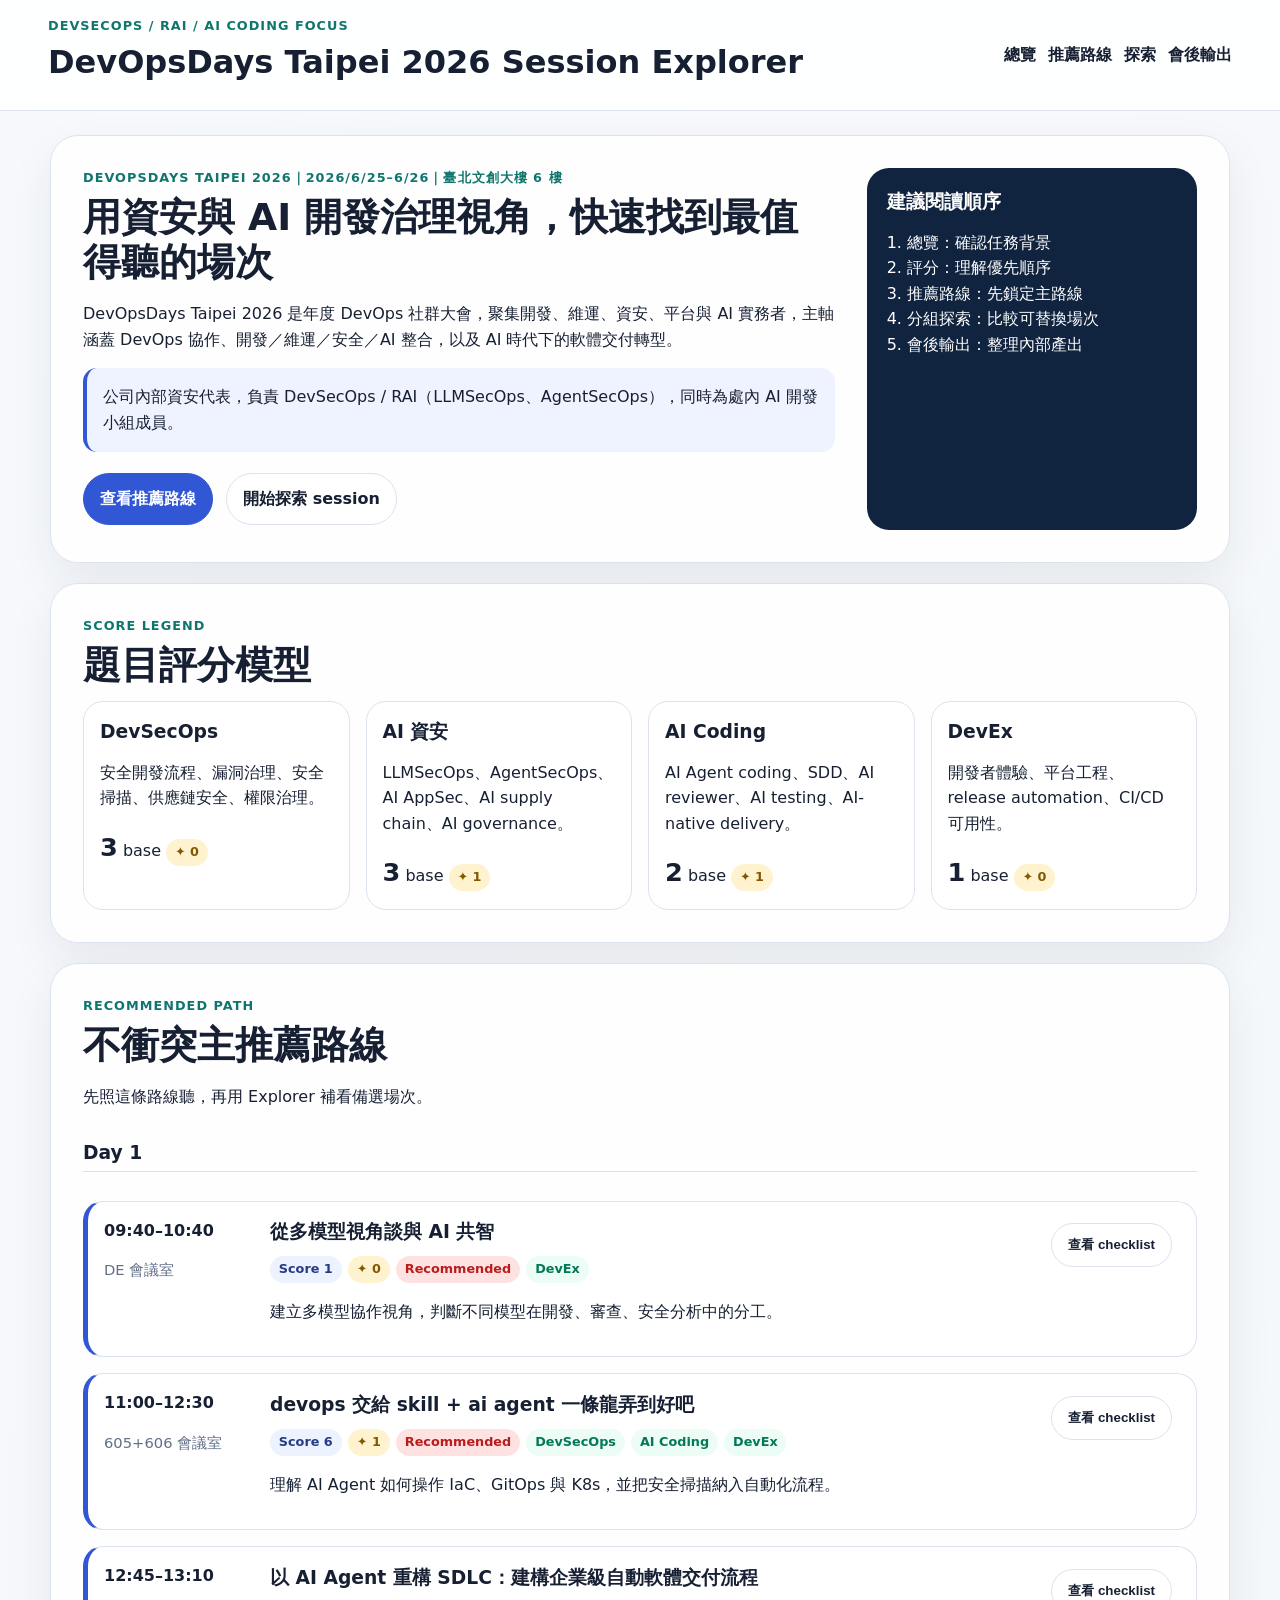
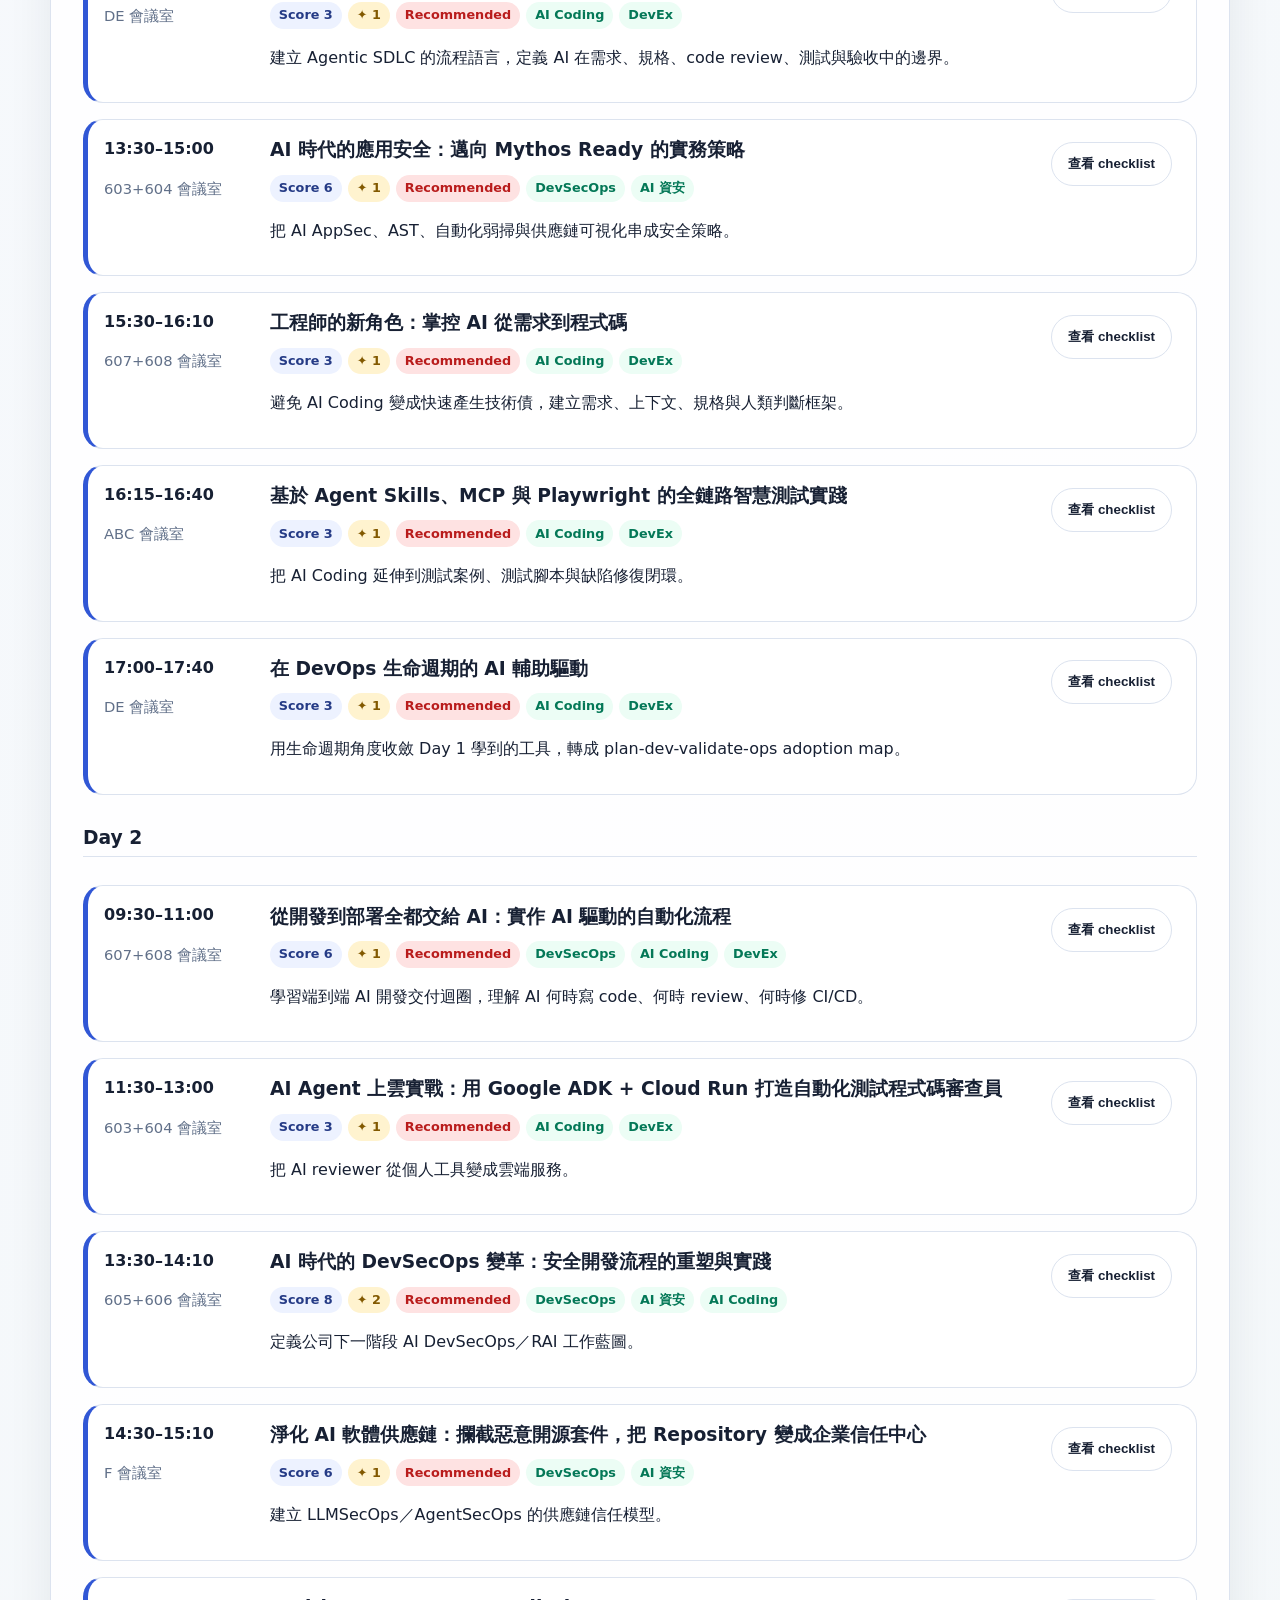
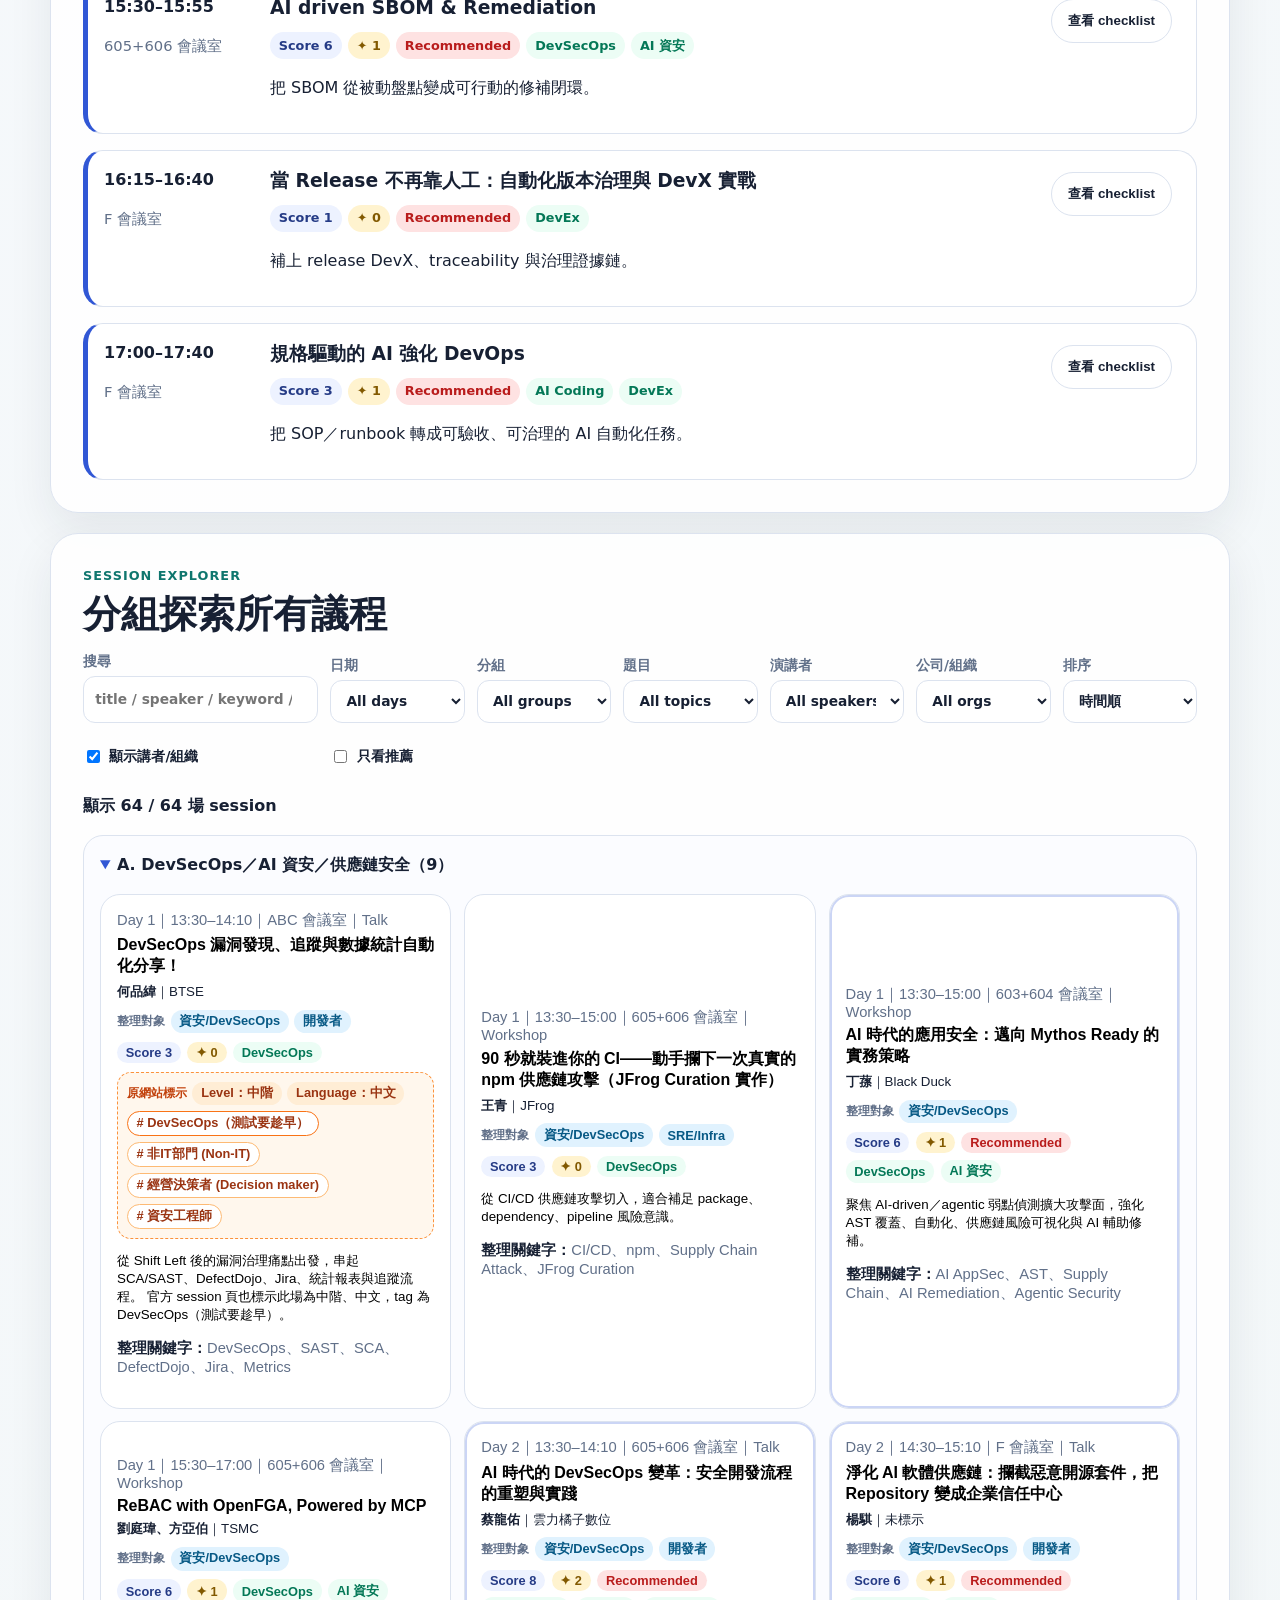
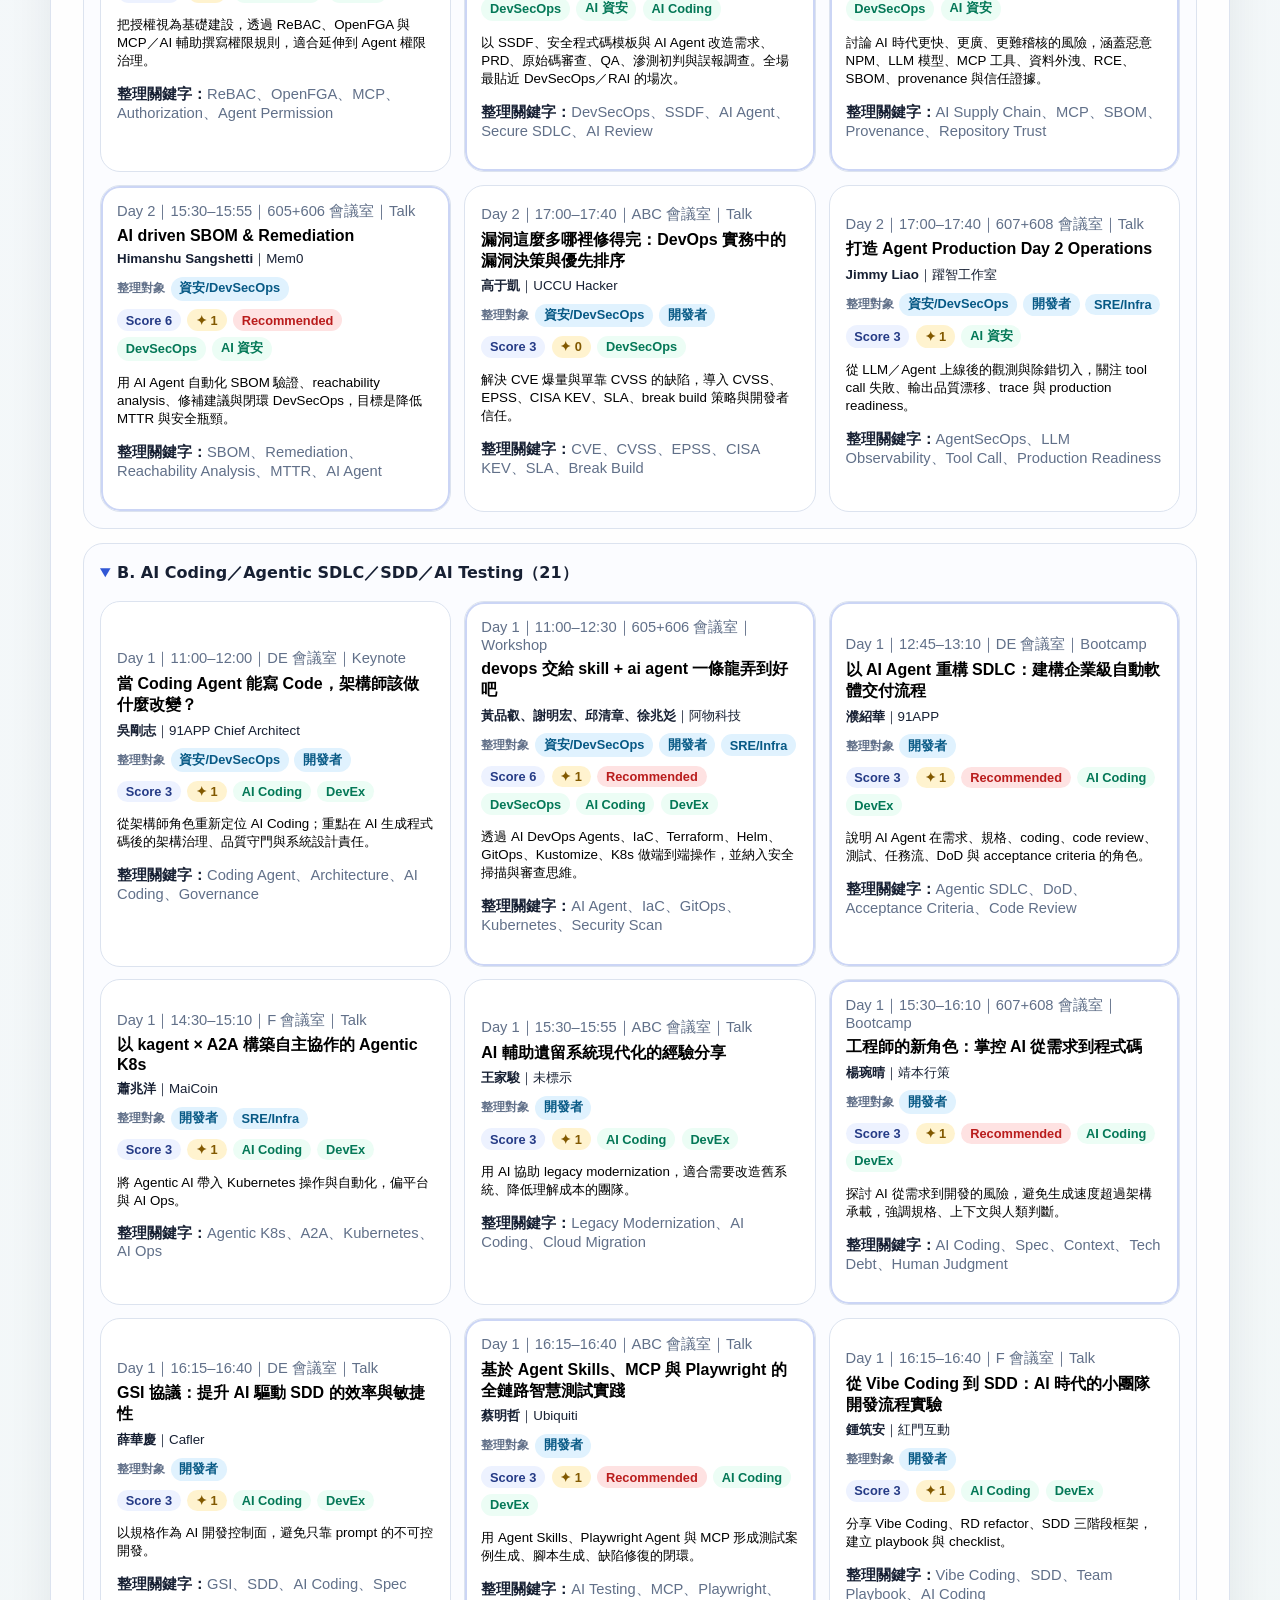
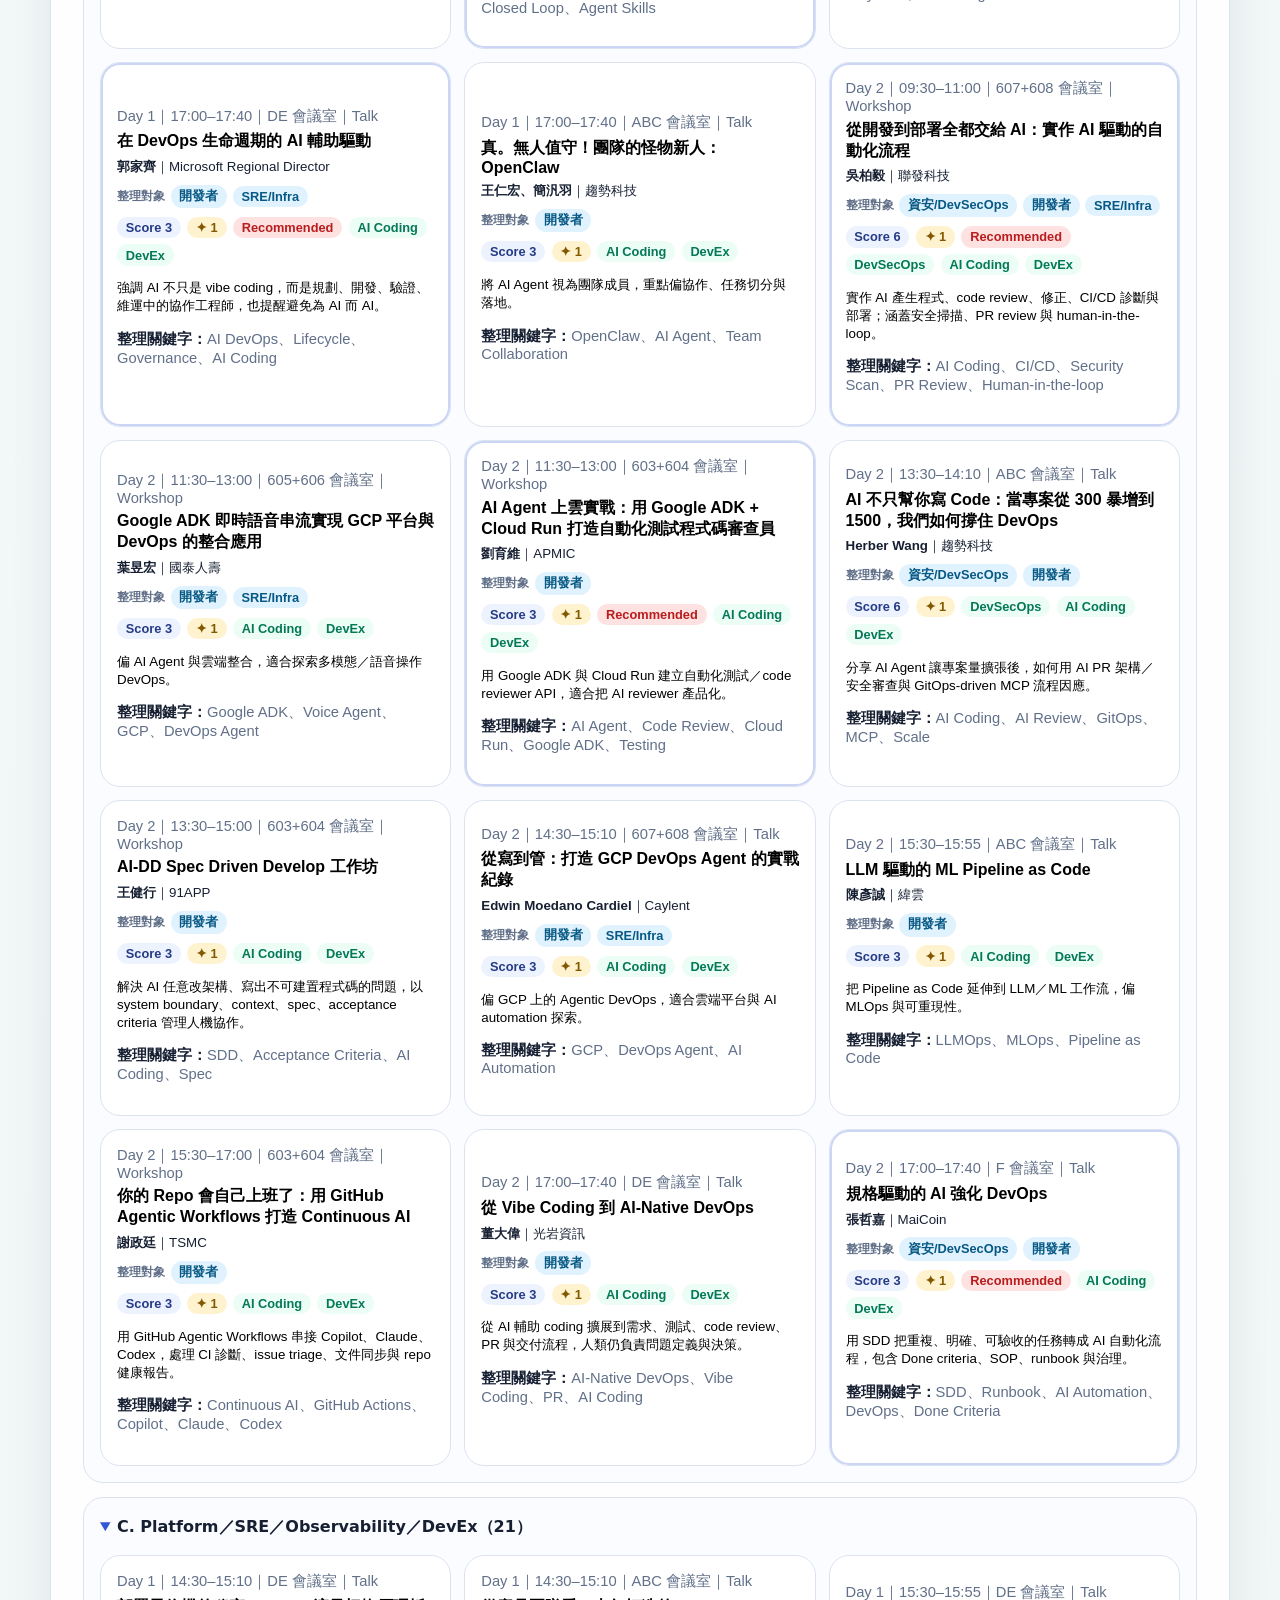
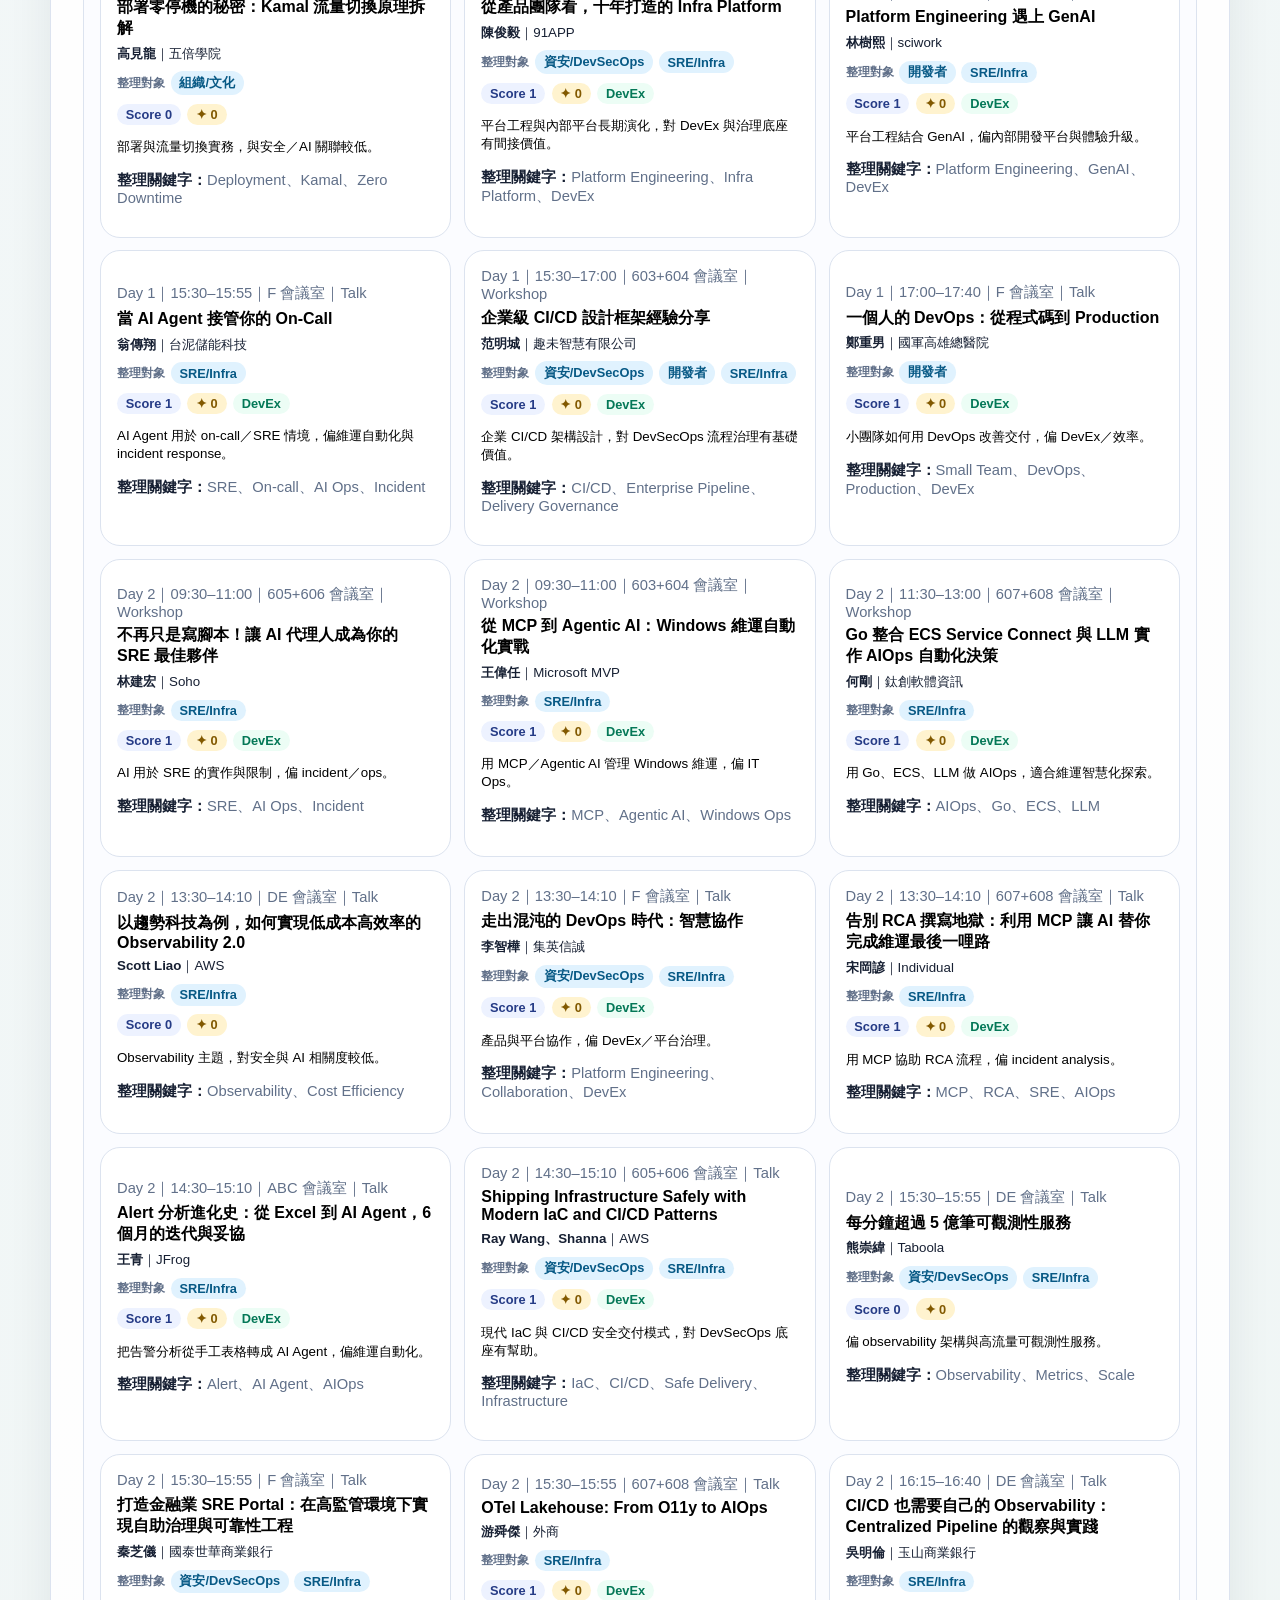
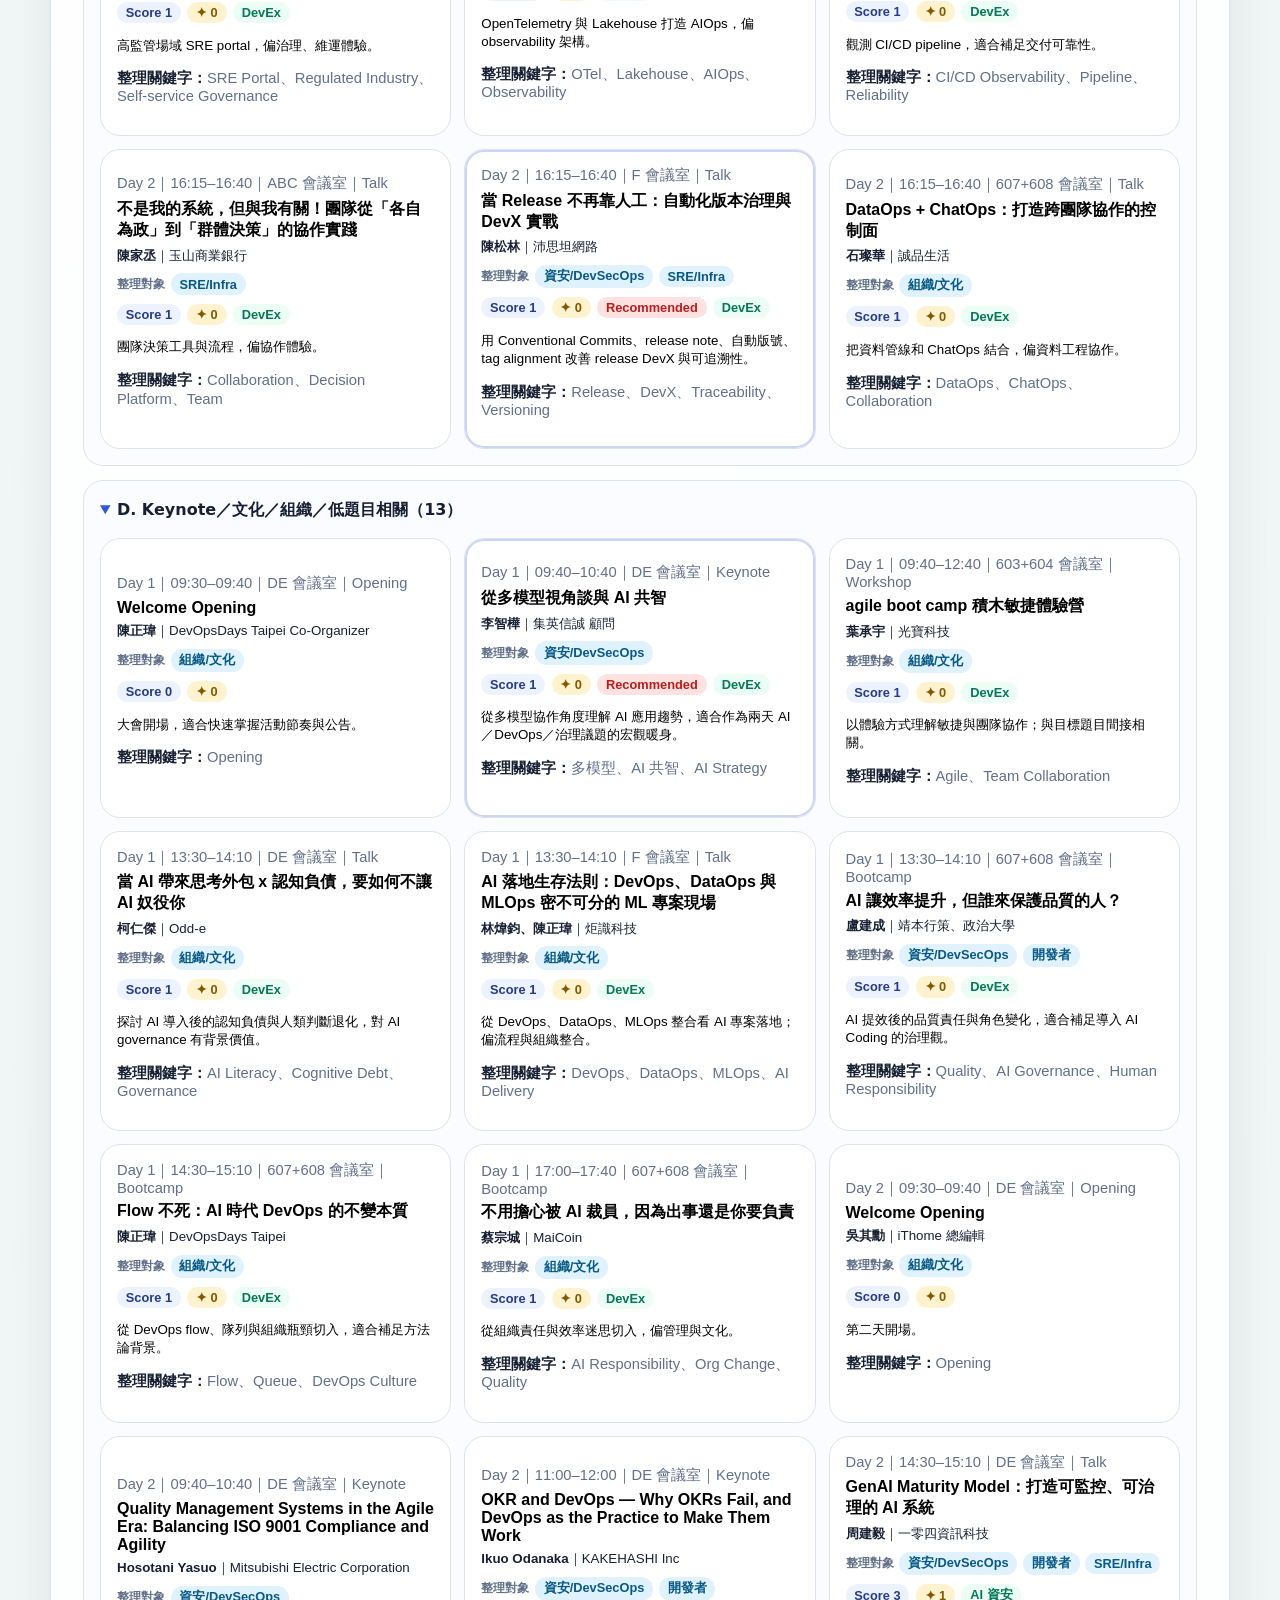
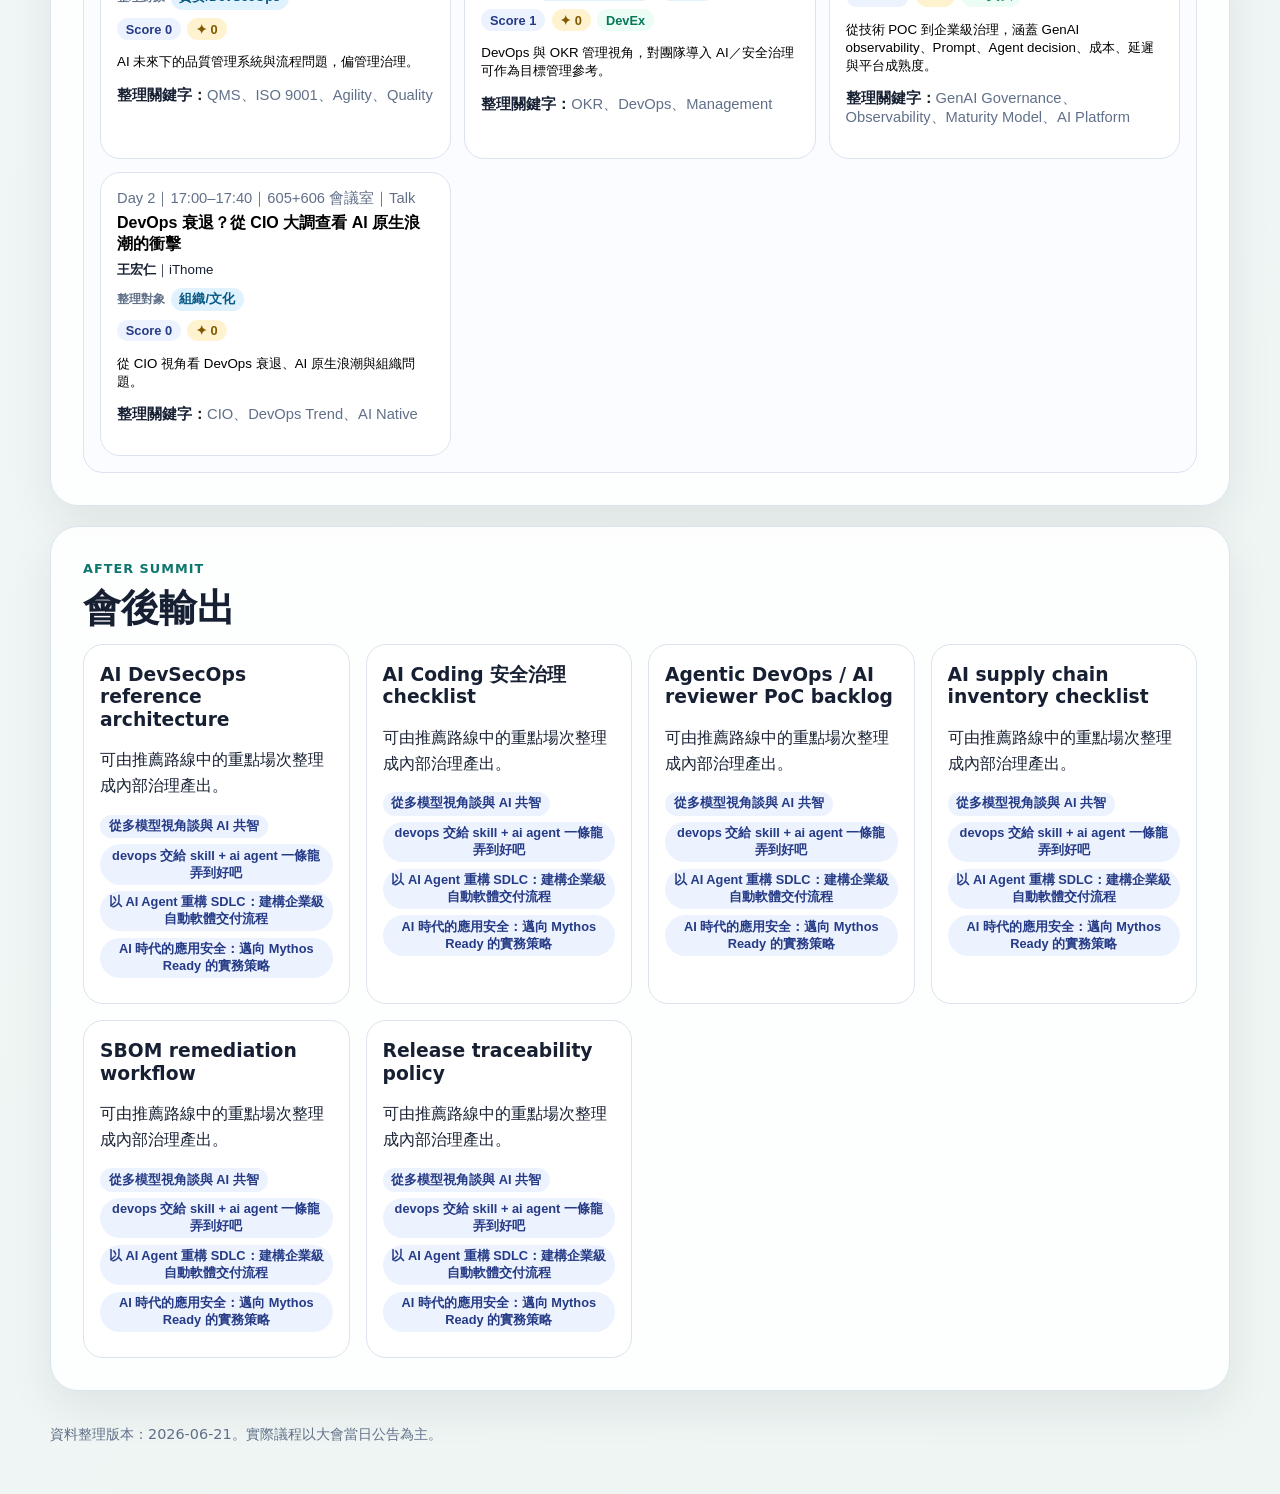
==== web-app/index.html @ 25a5f5fe "Add speaker filters and official session metadata" ====
<!doctype html>
<html lang="zh-Hant">
<head>
  <meta charset="utf-8" />
  <meta name="viewport" content="width=device-width, initial-scale=1" />
  <title>DevOpsDays Taipei 2026 Session Explorer</title>
  <link rel="stylesheet" href="styles.css" />
</head>
<body>
  <header class="site-header">
    <div>
      <p class="eyebrow">DevSecOps / RAI / AI Coding Focus</p>
      <h1>DevOpsDays Taipei 2026 Session Explorer</h1>
    </div>
    <nav aria-label="主要導覽">
      <a href="#overview">總覽</a>
      <a href="#path">推薦路線</a>
      <a href="#explorer">探索</a>
      <a href="#outcomes">會後輸出</a>
    </nav>
  </header>

  <main>
    <section id="overview" class="hero section-card">
      <div>
        <p class="eyebrow" id="summit-dates"></p>
        <h2>用資安與 AI 開發治理視角，快速找到最值得聽的場次</h2>
        <p id="summit-overview"></p>
        <p class="role" id="role-context"></p>
        <div class="hero-actions">
          <a class="button primary" href="#path">查看推薦路線</a>
          <a class="button" href="#explorer">開始探索 session</a>
        </div>
      </div>
      <aside class="reading-order" aria-labelledby="reading-order-title">
        <h3 id="reading-order-title">建議閱讀順序</h3>
        <ol>
          <li>總覽：確認任務背景</li>
          <li>評分：理解優先順序</li>
          <li>推薦路線：先鎖定主路線</li>
          <li>分組探索：比較可替換場次</li>
          <li>會後輸出：整理內部產出</li>
        </ol>
      </aside>
    </section>

    <section id="score" class="section-card">
      <div class="section-heading">
        <p class="eyebrow">Score Legend</p>
        <h2>題目評分模型</h2>
      </div>
      <div id="score-legend" class="score-grid"></div>
    </section>

    <section id="path" class="section-card">
      <div class="section-heading">
        <p class="eyebrow">Recommended Path</p>
        <h2>不衝突主推薦路線</h2>
        <p>先照這條路線聽，再用 Explorer 補看備選場次。</p>
      </div>
      <div id="recommended-path" class="timeline"></div>
    </section>

    <section id="explorer" class="section-card">
      <div class="section-heading">
        <p class="eyebrow">Session Explorer</p>
        <h2>分組探索所有議程</h2>
      </div>
      <form class="filters" id="filters">
        <label>搜尋<input id="search" type="search" placeholder="title / speaker / keyword / summary" /></label>
        <label>日期<select id="day-filter"><option value="all">All days</option></select></label>
        <label>分組<select id="group-filter"><option value="all">All groups</option></select></label>
        <label>題目<select id="topic-filter"><option value="all">All topics</option></select></label>
        <label>演講者<select id="speaker-filter"><option value="all">All speakers</option></select></label>
        <label>公司/組織<select id="company-filter"><option value="all">All orgs</option></select></label>
        <label>排序<select id="sort-filter"><option value="time">時間順</option><option value="score">分數高到低</option><option value="magic">魔力高到低</option></select></label>
        <label class="checkbox"><input id="show-speaker" type="checkbox" checked /> 顯示講者/組織</label>
        <label class="checkbox"><input id="recommended-only" type="checkbox" /> 只看推薦</label>
      </form>
      <p class="result-count" id="result-count"></p>
      <div id="session-groups" class="group-list"></div>
    </section>

    <section id="outcomes" class="section-card">
      <div class="section-heading">
        <p class="eyebrow">After Summit</p>
        <h2>會後輸出</h2>
      </div>
      <div id="outcome-cards" class="outcome-grid"></div>
    </section>
  </main>

  <footer class="site-footer">
    <p>資料整理版本：<span id="last-reviewed"></span>。實際議程以大會當日公告為主。</p>
  </footer>

  <dialog id="session-dialog">
    <article class="dialog-card">
      <button class="close" type="button" value="cancel" aria-label="關閉">×</button>
      <div id="session-detail"></div>
    </article>
  </dialog>

  <script src="data.js"></script>
  <script src="app.js"></script>
</body>
</html>
---- web-app/styles.css ----
:root {
  --bg: #f5f7fb;
  --card: #ffffff;
  --ink: #172033;
  --muted: #617089;
  --brand: #3157d5;
  --brand-2: #0f766e;
  --line: #dce3ef;
  --soft: #eef3ff;
  --magic: #fff3cf;
  --shadow: 0 18px 45px rgba(23, 32, 51, 0.08);
}

* {
  box-sizing: border-box;
}

html {
  scroll-behavior: smooth;
}

body {
  margin: 0;
  background: linear-gradient(135deg, #f7f9fd, #eef5f3);
  color: var(--ink);
  font: 16px/1.6 system-ui, -apple-system, BlinkMacSystemFont, "Segoe UI", "Noto Sans TC", "Microsoft JhengHei", sans-serif;
}

.site-header {
  position: sticky;
  top: 0;
  z-index: 10;
  display: flex;
  justify-content: space-between;
  gap: 1rem;
  align-items: center;
  padding: 1rem clamp(1rem, 4vw, 3rem);
  background: rgba(255, 255, 255, 0.88);
  backdrop-filter: blur(14px);
  border-bottom: 1px solid var(--line);
}

h1,
h2,
h3 {
  line-height: 1.2;
  margin: 0.2rem 0 0.8rem;
}

h1 {
  font-size: clamp(1.25rem, 2.5vw, 2rem);
}

h2 {
  font-size: clamp(1.5rem, 3vw, 2.35rem);
}

a {
  color: var(--brand);
  text-decoration: none;
}

nav {
  display: flex;
  gap: 0.75rem;
  flex-wrap: wrap;
}

nav a {
  color: var(--ink);
  font-weight: 700;
}

main {
  width: min(1180px, calc(100% - 2rem));
  margin: 1.5rem auto 4rem;
}

.section-card {
  margin-bottom: 1.25rem;
  padding: clamp(1rem, 3vw, 2rem);
  border: 1px solid var(--line);
  border-radius: 28px;
  background: rgba(255, 255, 255, 0.9);
  box-shadow: var(--shadow);
}

.hero {
  display: grid;
  grid-template-columns: minmax(0, 1fr) 330px;
  gap: 2rem;
}

.eyebrow {
  margin: 0 0 0.4rem;
  color: var(--brand-2);
  font-size: 0.8rem;
  font-weight: 800;
  letter-spacing: 0.08em;
  text-transform: uppercase;
}

.role {
  padding: 1rem;
  border-left: 4px solid var(--brand);
  border-radius: 14px;
  background: var(--soft);
}

.button {
  display: inline-flex;
  align-items: center;
  justify-content: center;
  margin: 0.35rem 0.5rem 0.35rem 0;
  padding: 0.75rem 1rem;
  border: 1px solid var(--line);
  border-radius: 999px;
  background: #ffffff;
  color: var(--ink);
  font-weight: 800;
  cursor: pointer;
}

.button.primary {
  border-color: var(--brand);
  background: var(--brand);
  color: #ffffff;
}

.reading-order {
  padding: 1.25rem;
  border-radius: 22px;
  background: #10233f;
  color: #ffffff;
}

.reading-order h3 {
  color: #ffffff;
}

.reading-order ol {
  padding-left: 1.25rem;
}

.score-grid,
.outcome-grid {
  display: grid;
  grid-template-columns: repeat(4, minmax(0, 1fr));
  gap: 1rem;
}

.score-card,
.outcome-card,
.session-card,
.path-card {
  padding: 1rem;
  border: 1px solid var(--line);
  border-radius: 20px;
  background: var(--card);
}

.score-values strong {
  font-size: 1.6rem;
}

.badges {
  display: flex;
  gap: 0.4rem;
  flex-wrap: wrap;
  margin: 0.55rem 0;
}

.badge {
  display: inline-flex;
  align-items: center;
  border: 0;
  border-radius: 999px;
  padding: 0.2rem 0.55rem;
  background: #edf2ff;
  color: #253b86;
  font-size: 0.8rem;
  font-weight: 800;
}

.badge.magic {
  background: var(--magic);
  color: #825900;
}

.badge.topic {
  background: #ecfdf5;
  color: #047857;
}

.badge.recommended {
  background: #fee2e2;
  color: #b91c1c;
}

.link-badge {
  cursor: pointer;
}

.timeline {
  display: grid;
  gap: 1rem;
}

.day-title {
  margin-top: 1rem;
  padding-bottom: 0.4rem;
  border-bottom: 1px solid var(--line);
}

.path-card {
  display: grid;
  grid-template-columns: 150px minmax(0, 1fr) auto;
  gap: 1rem;
  align-items: start;
  border-left: 5px solid var(--brand);
}

.meta,
.keywords,
.source-note {
  color: var(--muted);
  font-size: 0.92rem;
}

.filters {
  display: grid;
  grid-template-columns: 2fr repeat(4, 1fr) auto;
  gap: 0.75rem;
  align-items: end;
}

.filters label {
  display: grid;
  gap: 0.25rem;
  color: var(--muted);
  font-size: 0.86rem;
  font-weight: 800;
}

.filters input,
.filters select {
  width: 100%;
  padding: 0.7rem;
  border: 1px solid var(--line);
  border-radius: 12px;
  background: #ffffff;
  color: var(--ink);
  font: inherit;
}

.filters .checkbox {
  display: flex;
  align-items: center;
  gap: 0.4rem;
  padding: 0.65rem 0;
  color: var(--ink);
}

.filters .checkbox input {
  width: auto;
}

.result-count {
  font-weight: 800;
}

.group-list {
  display: grid;
  gap: 0.85rem;
}

details {
  overflow: hidden;
  border: 1px solid var(--line);
  border-radius: 20px;
  background: #fbfcff;
}

summary {
  padding: 1rem;
  cursor: pointer;
  font-weight: 900;
}

summary::marker {
  color: var(--brand);
}

.cards {
  display: grid;
  grid-template-columns: repeat(3, minmax(0, 1fr));
  gap: 0.8rem;
  padding: 0 1rem 1rem;
}

.session-card {
  width: 100%;
  text-align: left;
  cursor: pointer;
  transition: 0.18s transform, 0.18s border-color;
}

.session-card:hover,
.session-card:focus-visible {
  transform: translateY(-2px);
  border-color: var(--brand);
  outline: none;
}

.session-card.is-recommended {
  box-shadow: inset 0 0 0 2px rgba(49, 87, 213, 0.25);
}

.session-card h4 {
  margin: 0.35rem 0;
  font-size: 1rem;
}

dialog {
  width: min(860px, 100%);
  padding: 1rem;
  border: 0;
  background: transparent;
}

dialog::backdrop {
  background: rgba(15, 23, 42, 0.55);
}

.dialog-card {
  position: relative;
  overflow: auto;
  max-height: 85vh;
  padding: 1.25rem;
  border-radius: 24px;
  background: #ffffff;
  box-shadow: var(--shadow);
}

.close {
  position: absolute;
  top: 1rem;
  right: 1rem;
  width: 2.3rem;
  height: 2.3rem;
  border: 0;
  border-radius: 50%;
  background: #eef2f7;
  font-size: 1.5rem;
  cursor: pointer;
}

.checklist {
  display: grid;
  gap: 0.5rem;
  padding: 0;
}

.checklist li {
  list-style: none;
  padding: 0.65rem;
  border: 1px solid var(--line);
  border-radius: 14px;
}

.checklist label {
  display: flex;
  gap: 0.5rem;
}

@media (max-width: 900px) {
  .site-header,
  .hero {
    display: block;
  }

  .site-header nav {
    margin-top: 0.75rem;
  }

  .score-grid,
  .outcome-grid,
  .cards {
    grid-template-columns: 1fr;
  }

  .path-card,
  .filters {
    grid-template-columns: 1fr;
  }
}

.site-footer {
  width: min(1180px, calc(100% - 2rem));
  margin: -2rem auto 3rem;
  color: var(--muted);
  font-size: 0.9rem;
}

.speaker-line {
  margin: 0.25rem 0;
  color: var(--ink);
}

.badge-row-labelled,
.official-meta {
  align-items: center;
  gap: 0.35rem;
}

.badge-label {
  color: var(--muted);
  font-size: 0.76rem;
  font-weight: 900;
}

.badge-label.official {
  color: #c2410c;
}

.badge.persona {
  background: #e0f2fe;
  color: #075985;
}

.official-meta {
  display: flex;
  flex-wrap: wrap;
  margin: 0.55rem 0;
  padding: 0.55rem;
  border: 1px dashed #fb923c;
  border-radius: 14px;
  background: #fff7ed;
}

.badge.official-fact {
  background: #ffedd5;
  color: #9a3412;
}

.badge.official-tag {
  border: 1px solid #f97316;
  background: #ffffff;
  color: #9a3412;
}

.badge.official-audience {
  border: 1px solid #fdba74;
  background: #ffffff;
  color: #9a3412;
}

.keywords span {
  color: var(--ink);
  font-weight: 800;
}

@media (min-width: 901px) {
  .filters {
    grid-template-columns: minmax(220px, 1.4fr) repeat(6, minmax(120px, 0.8fr));
  }
}
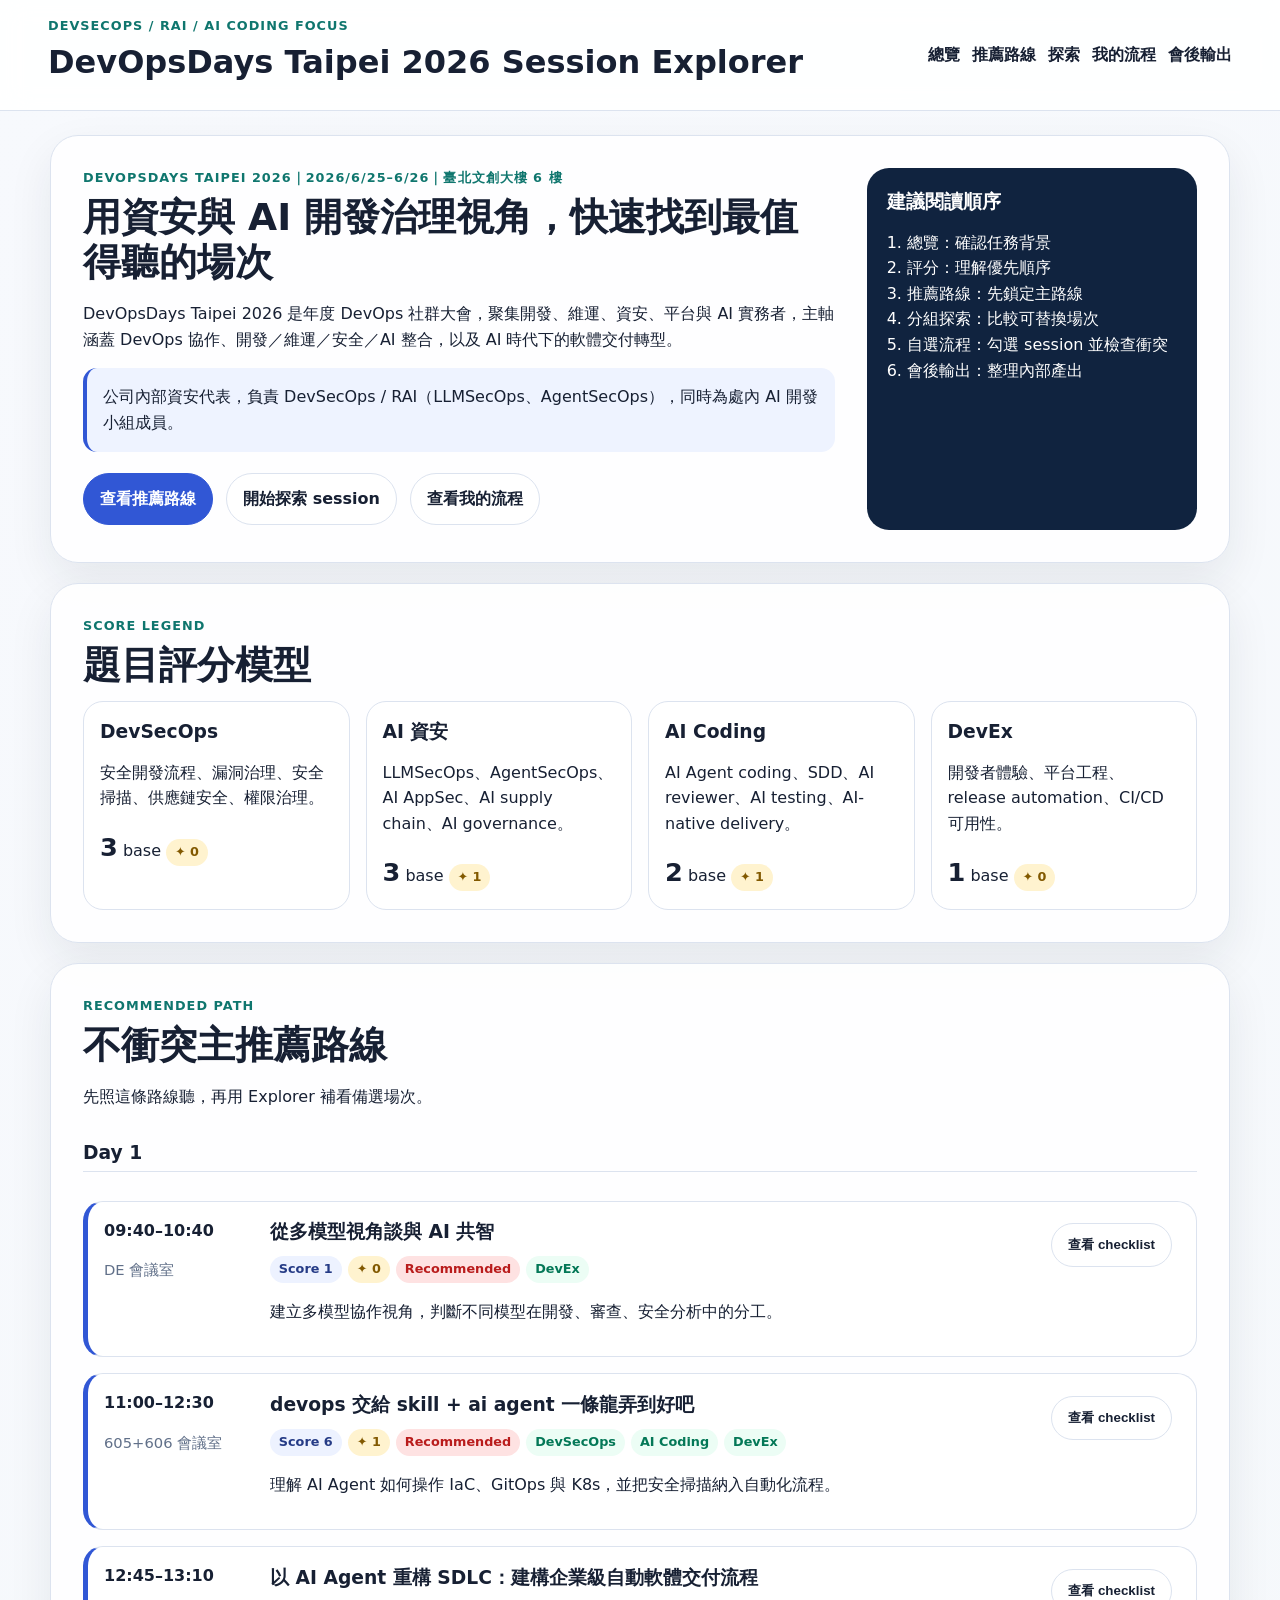
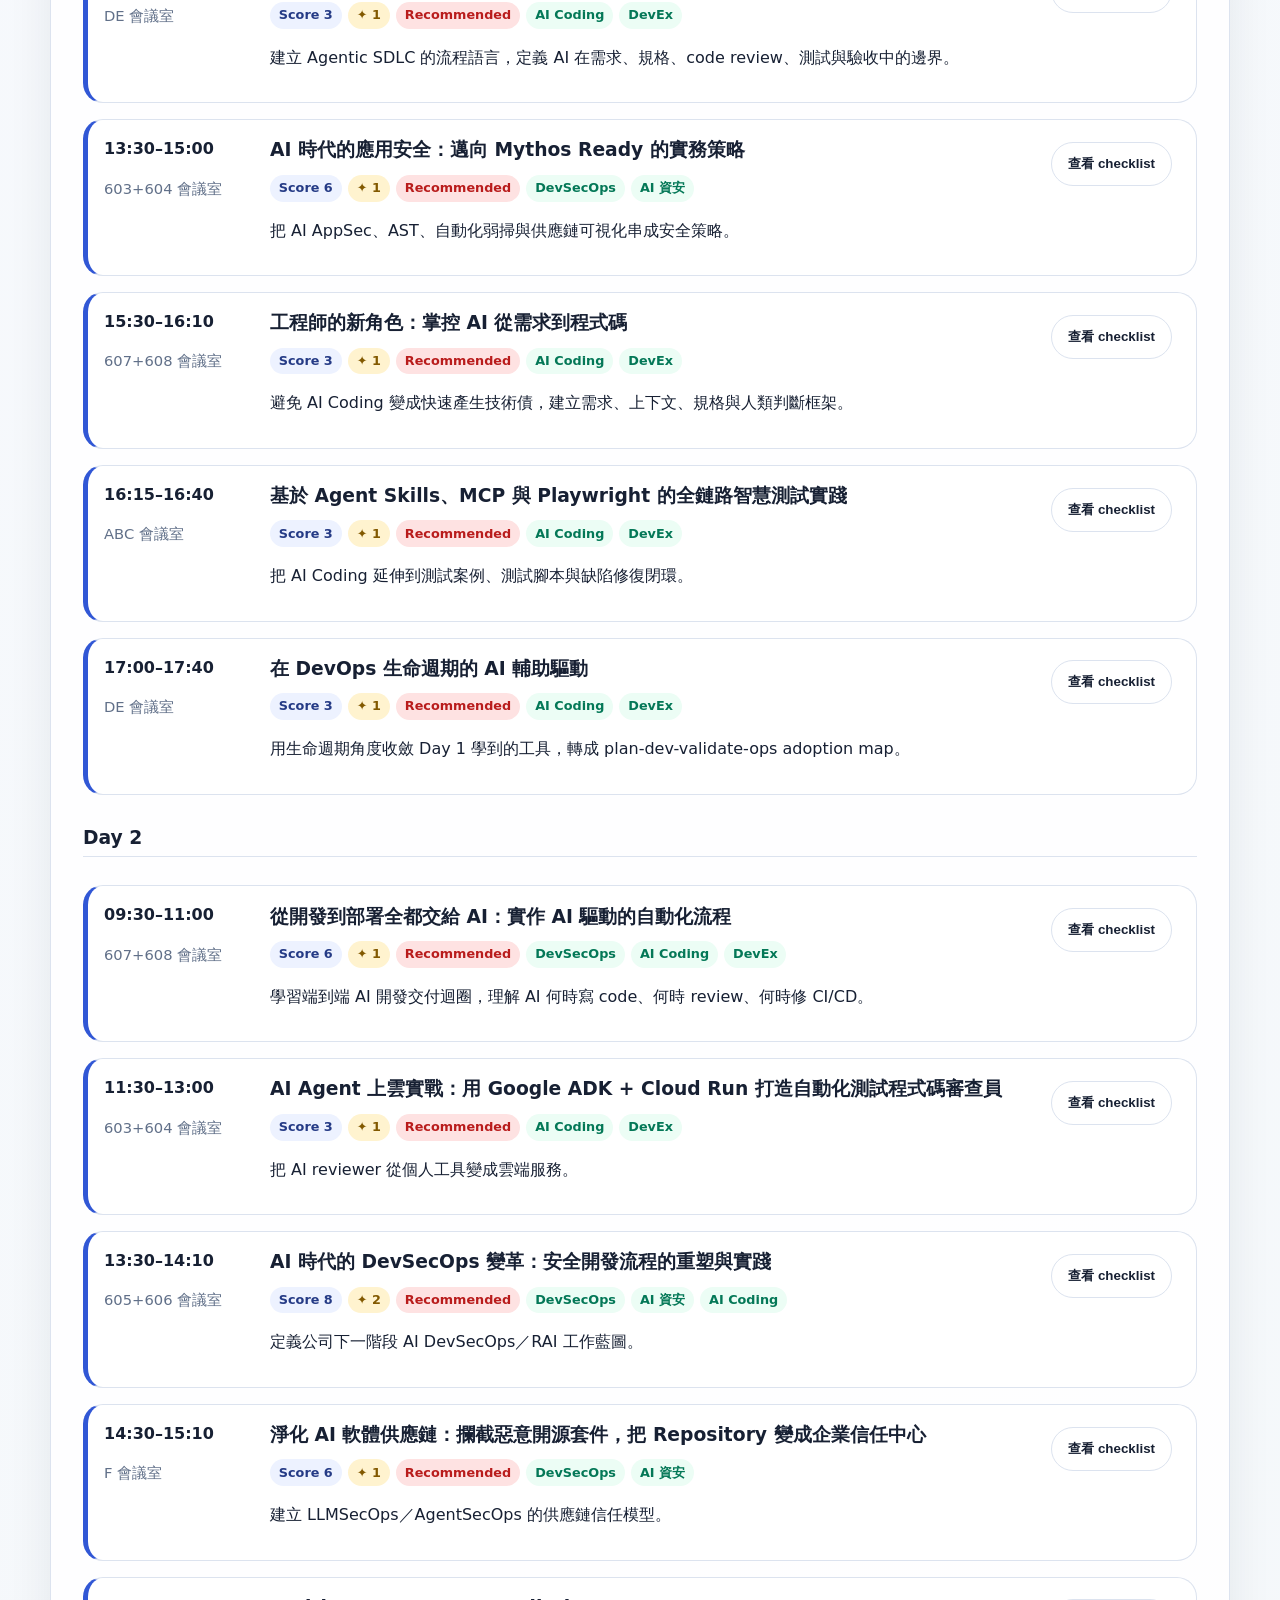
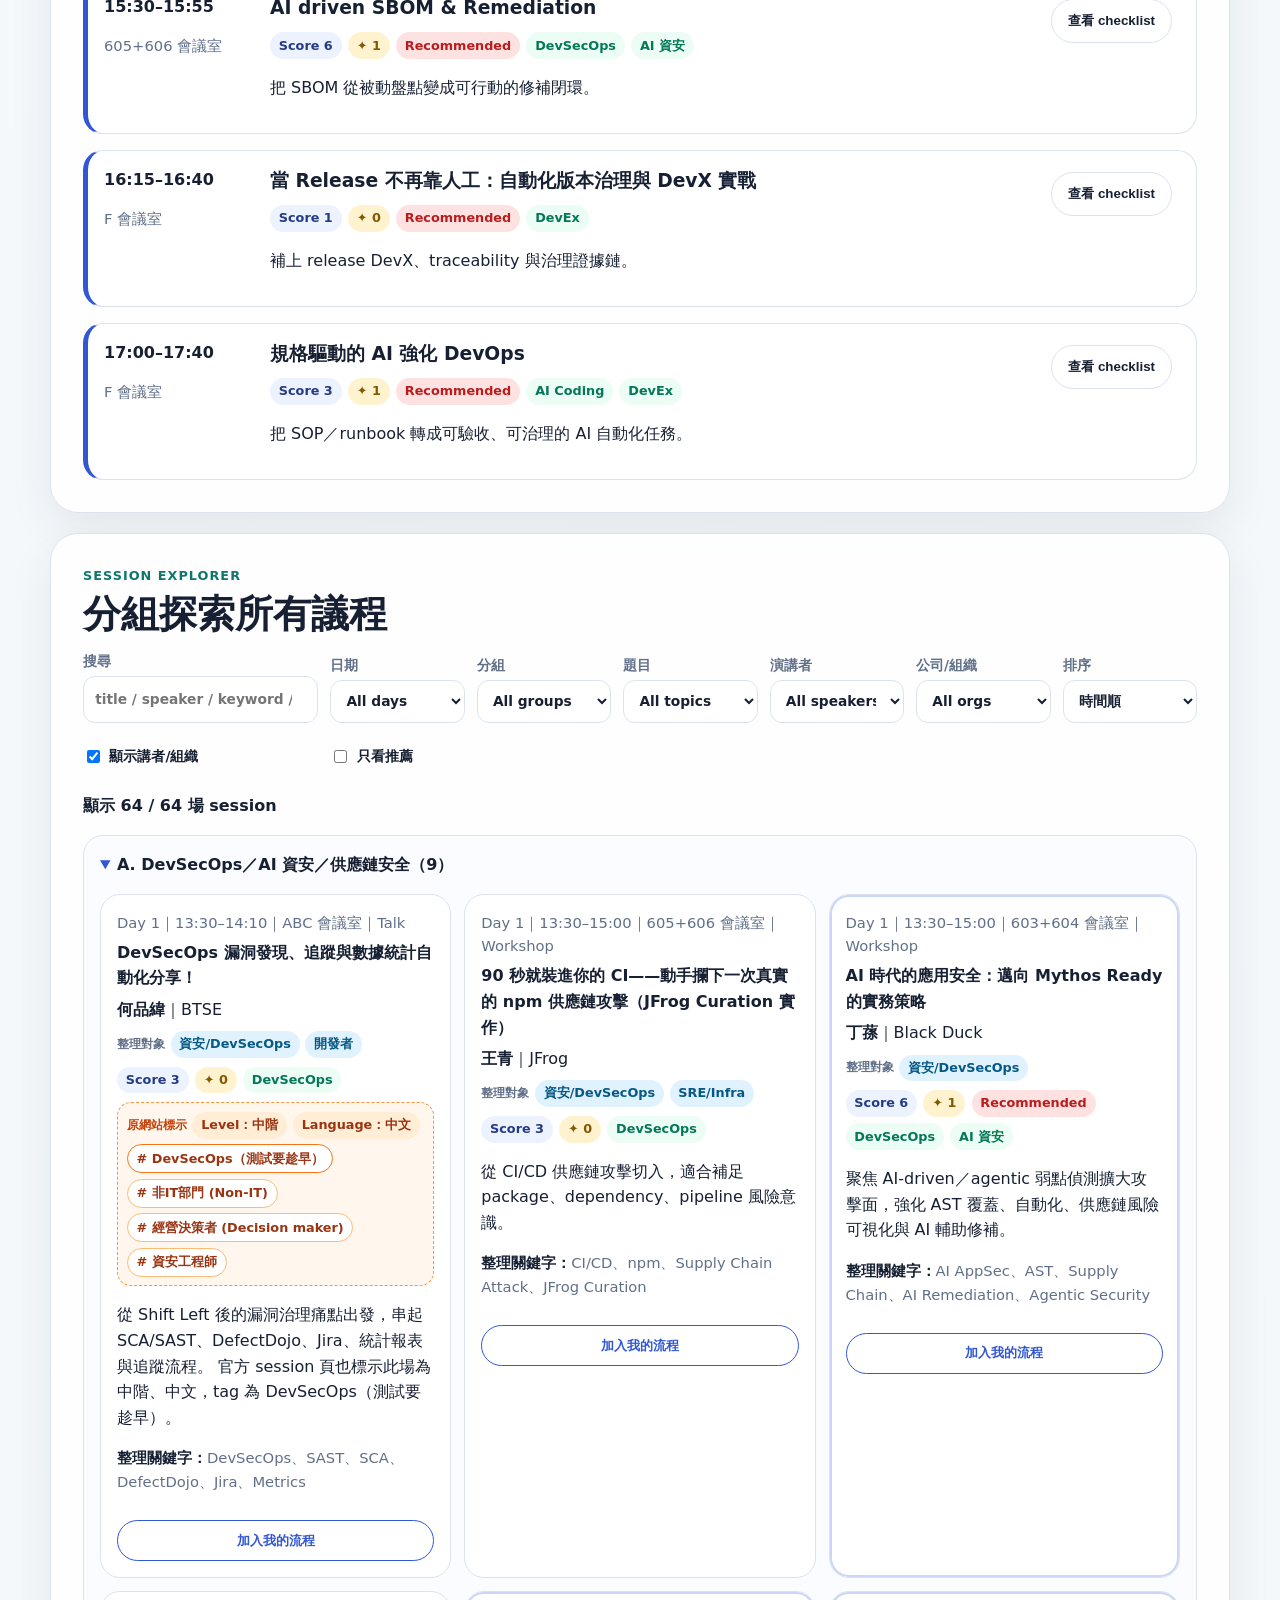
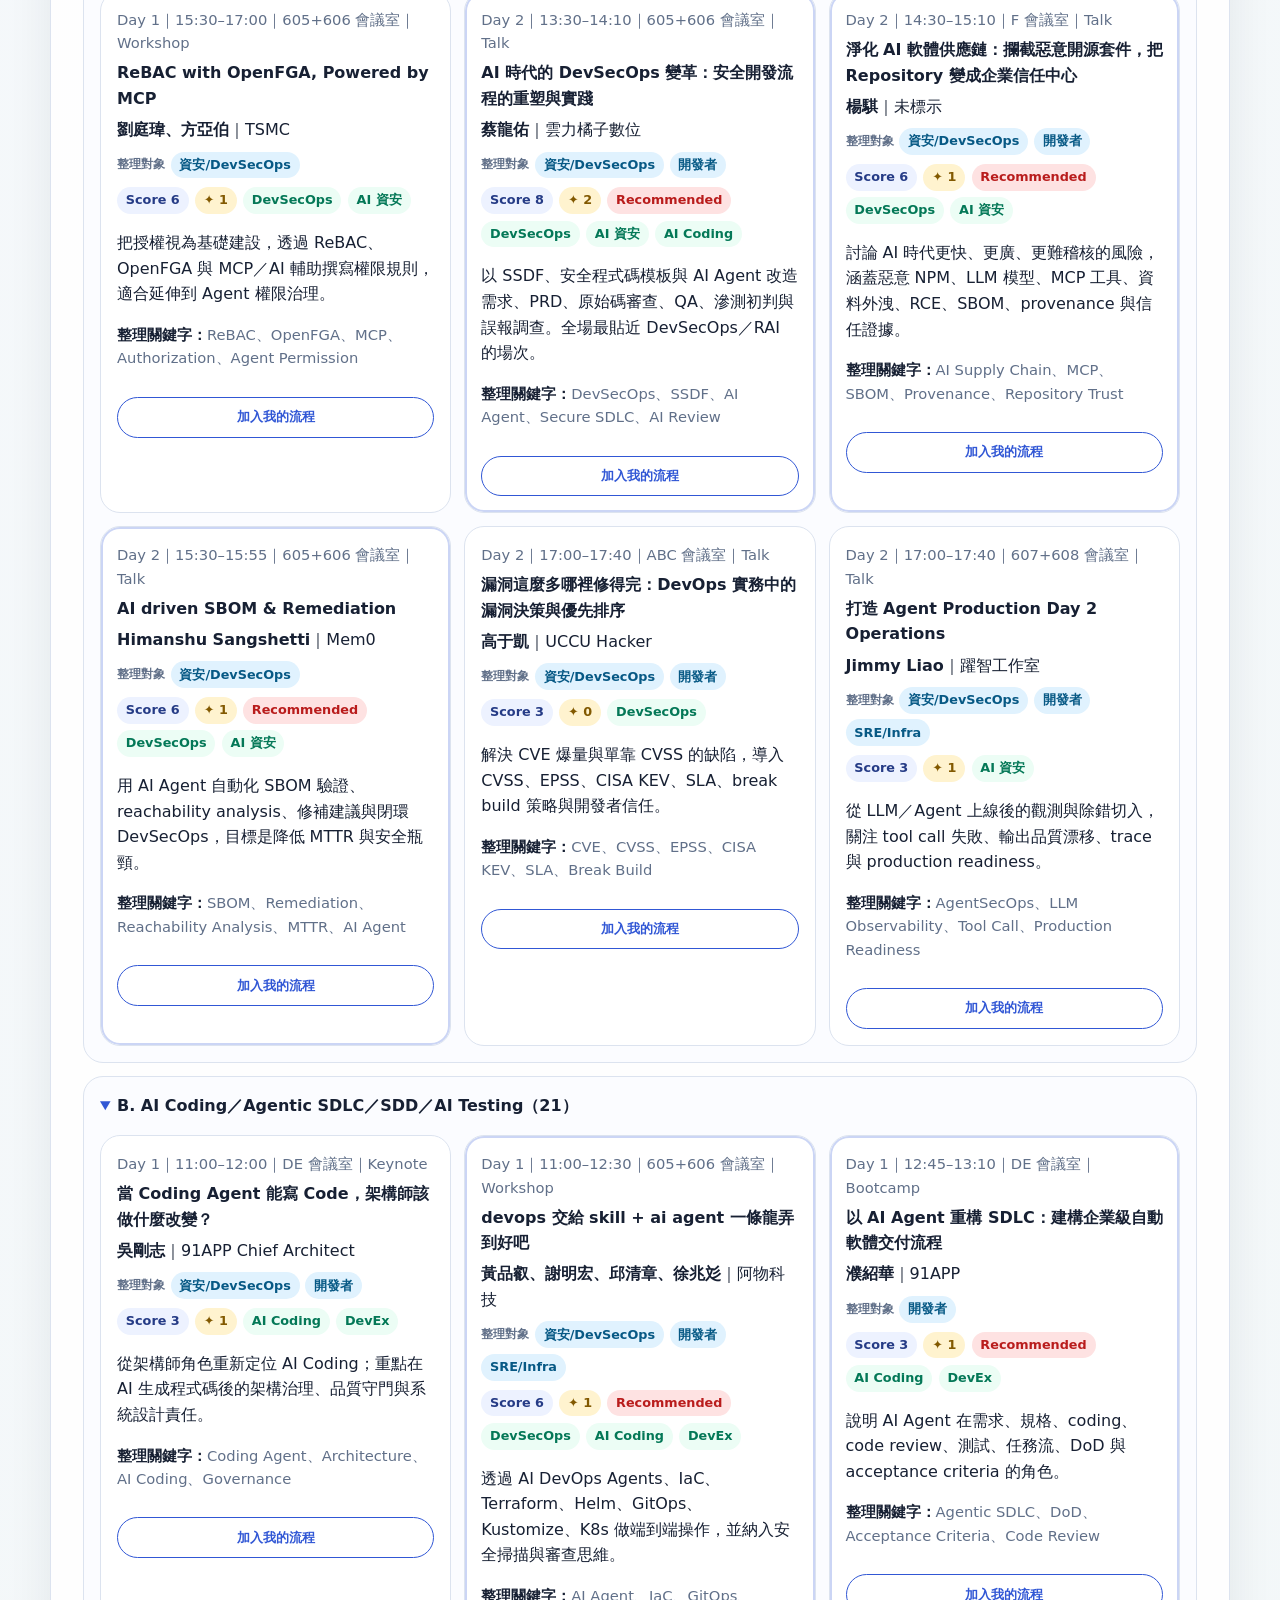
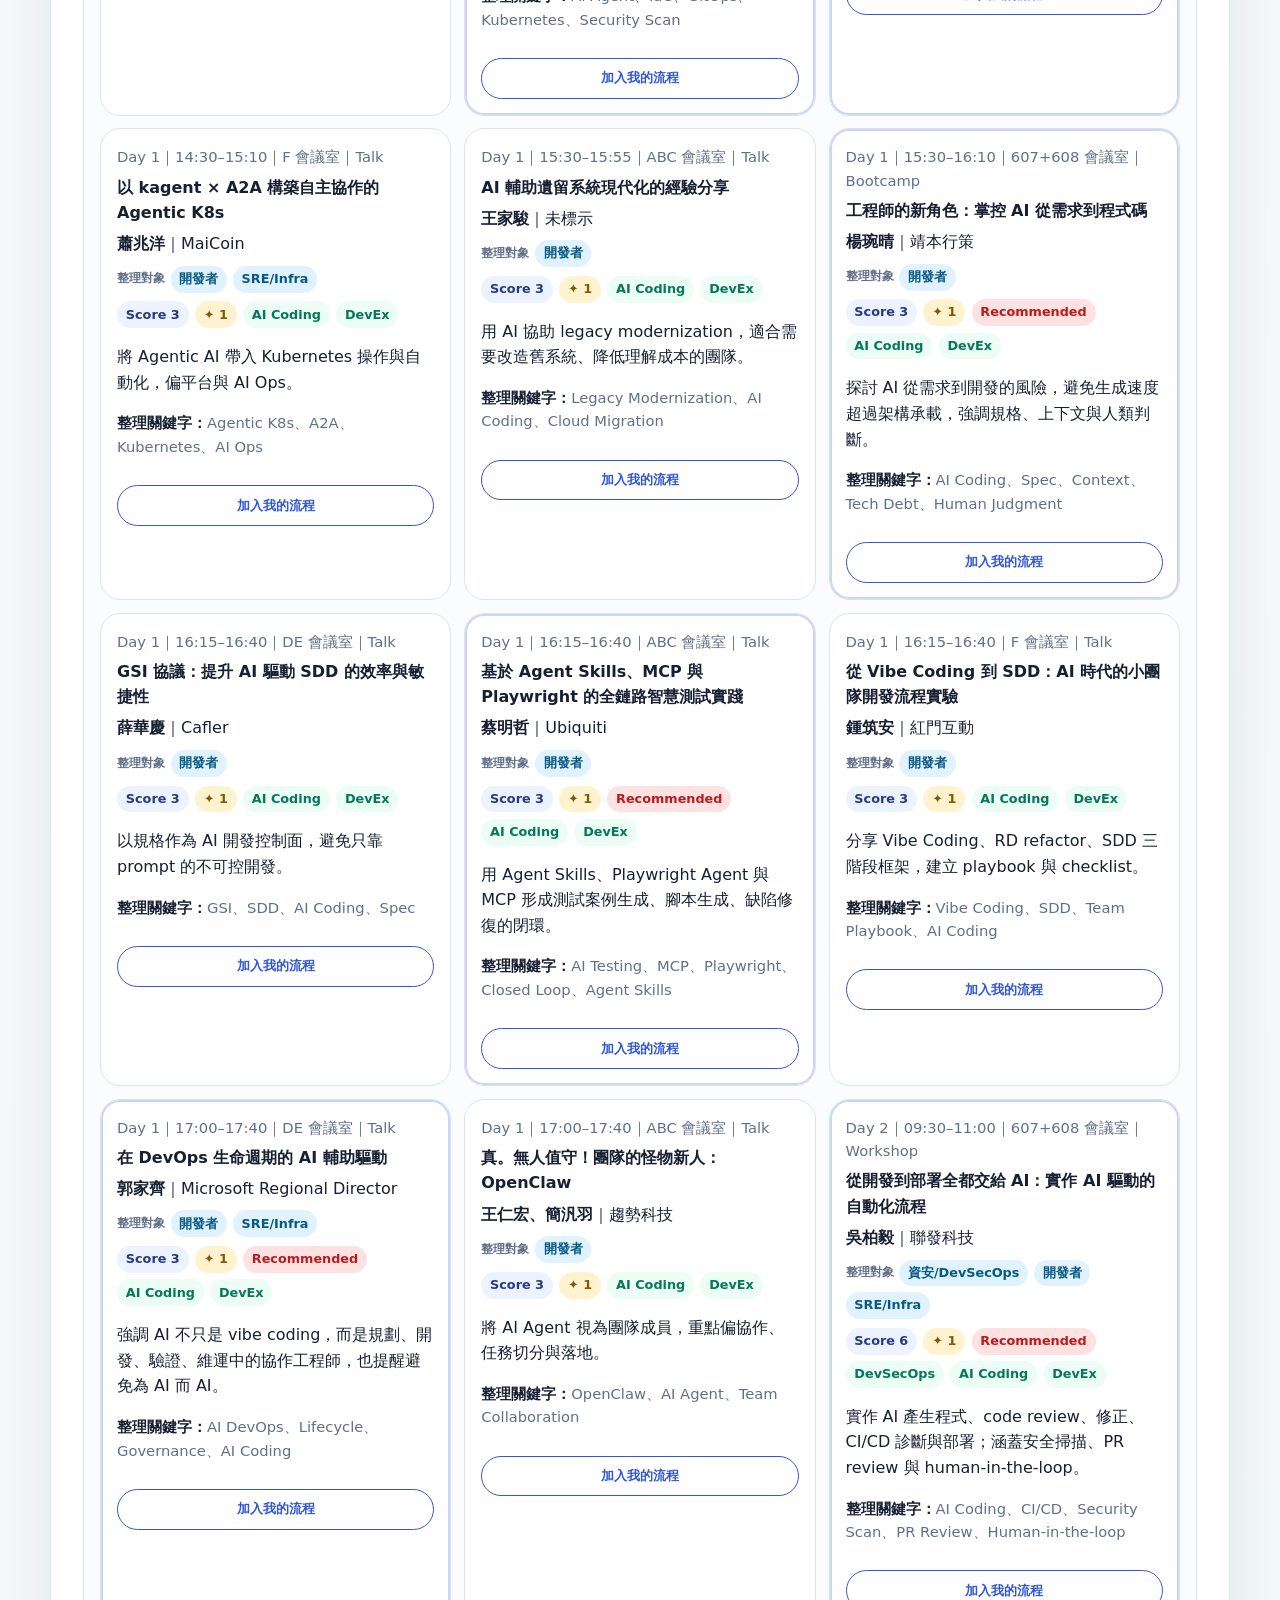
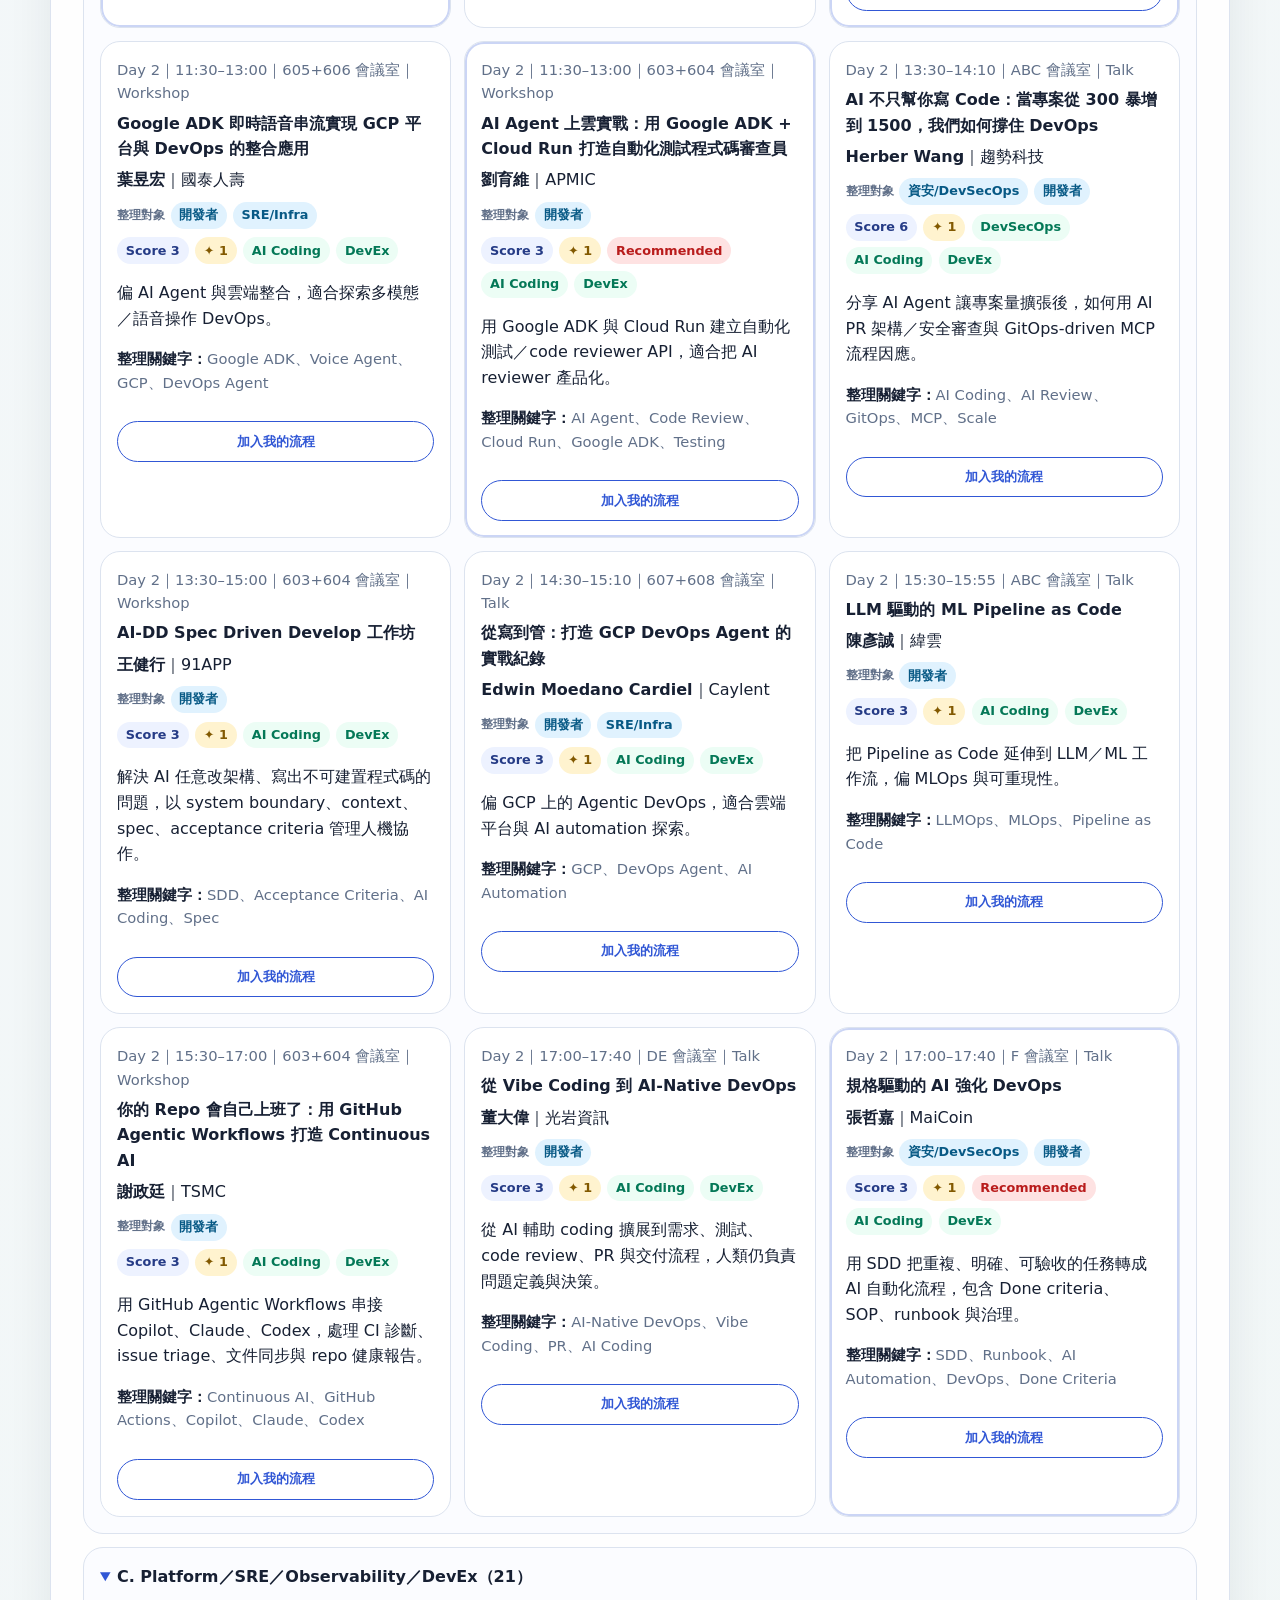
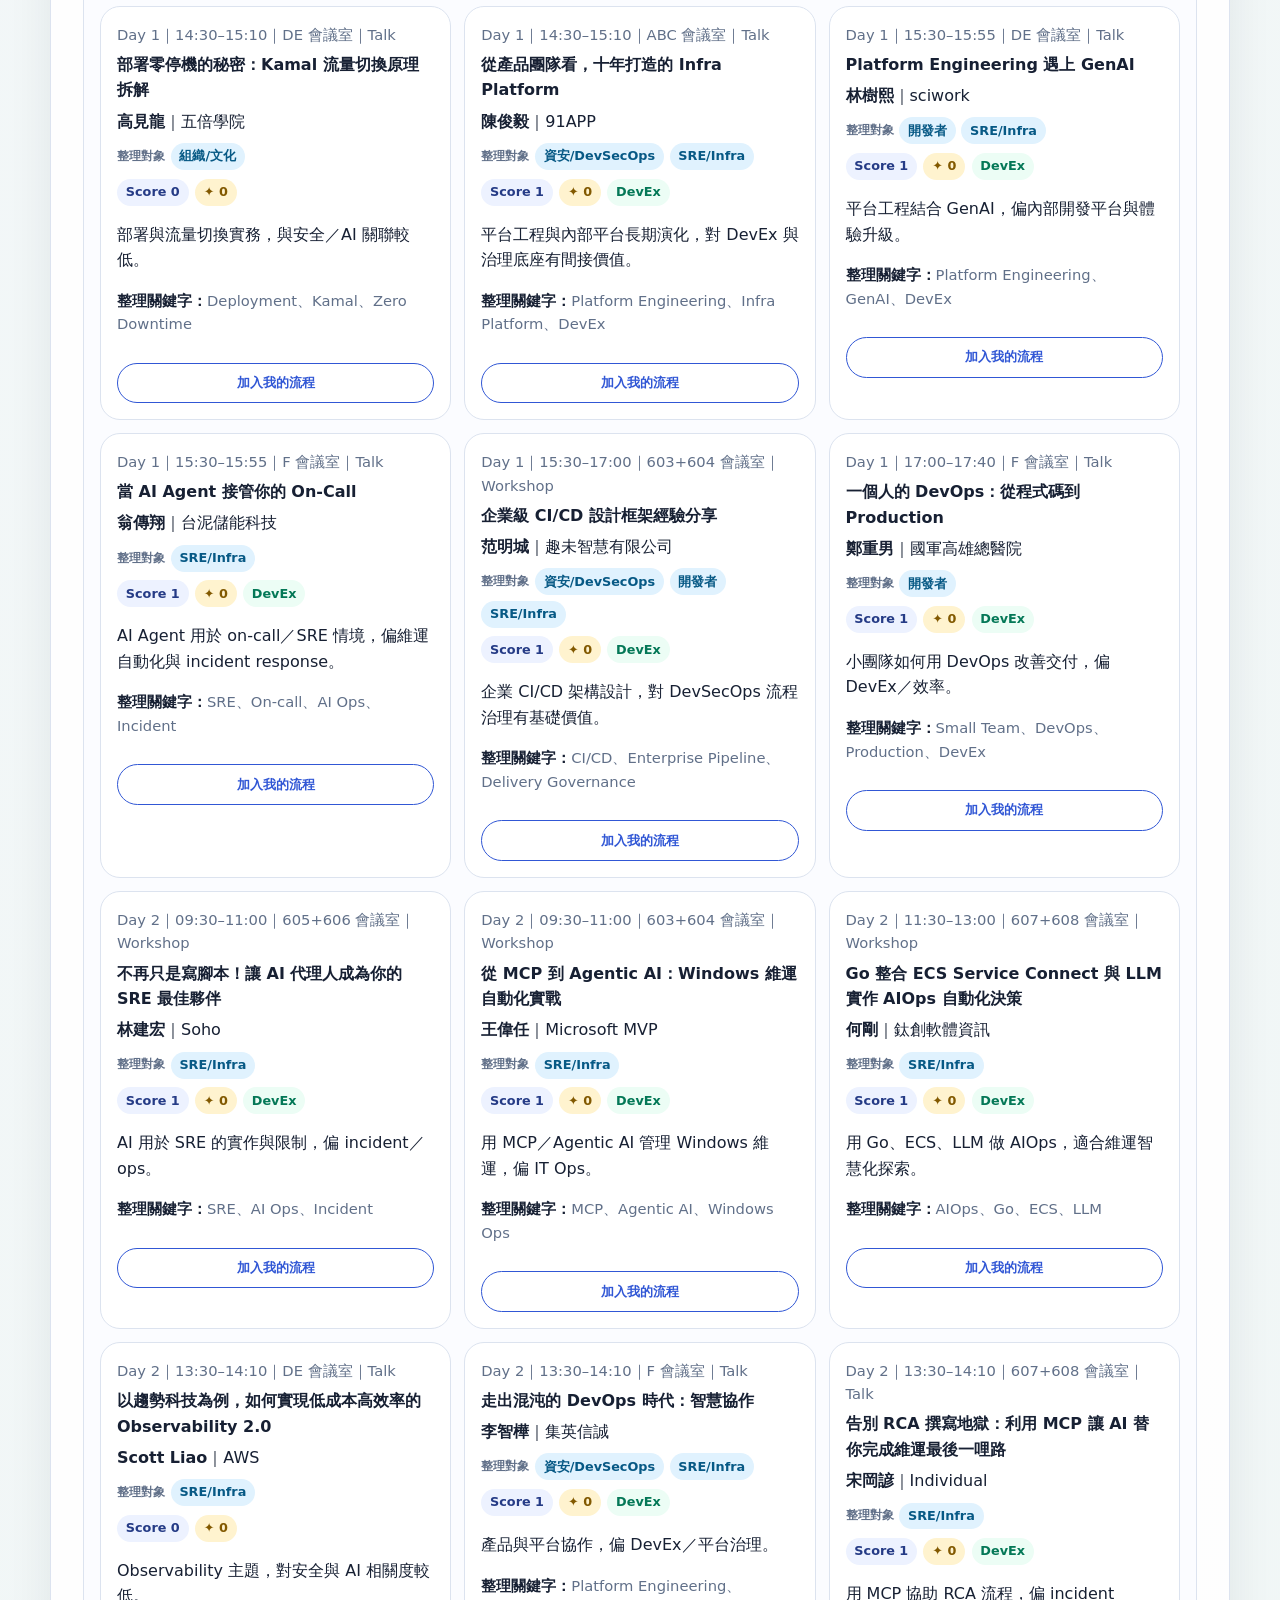
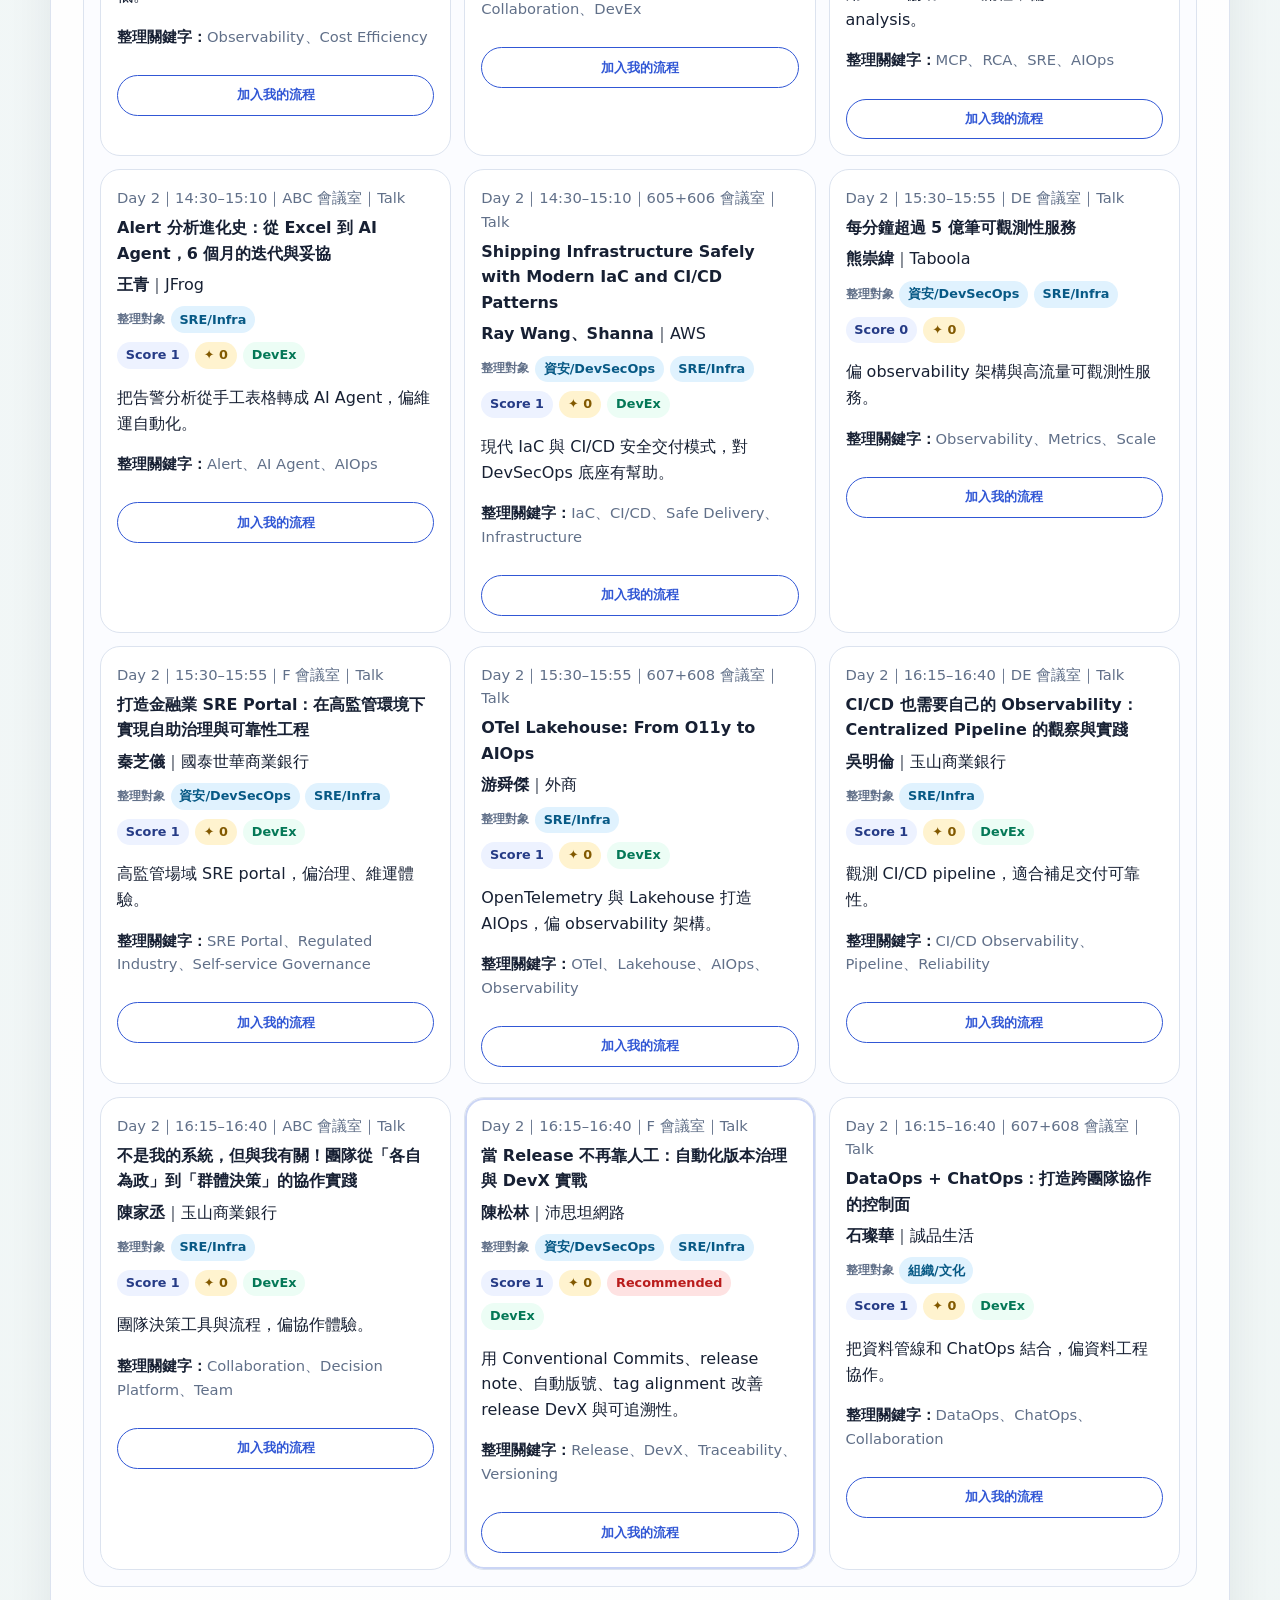
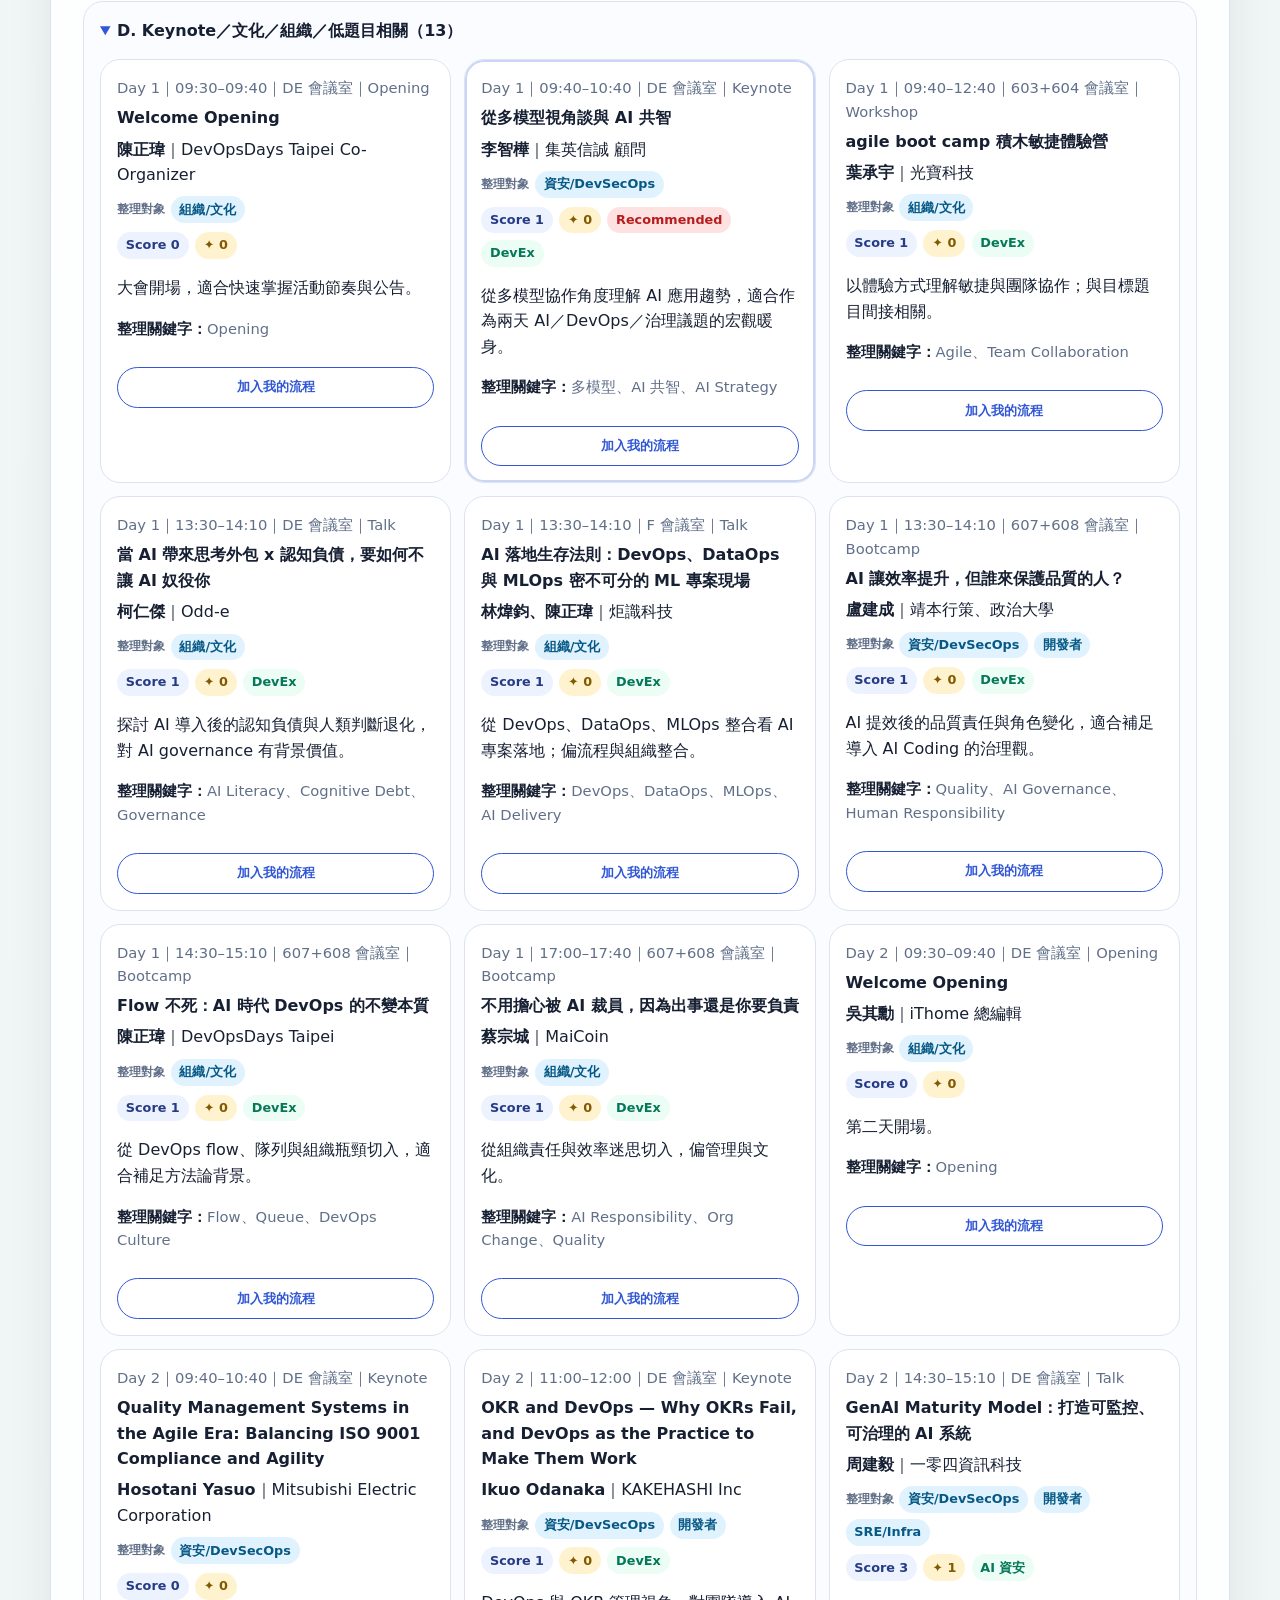
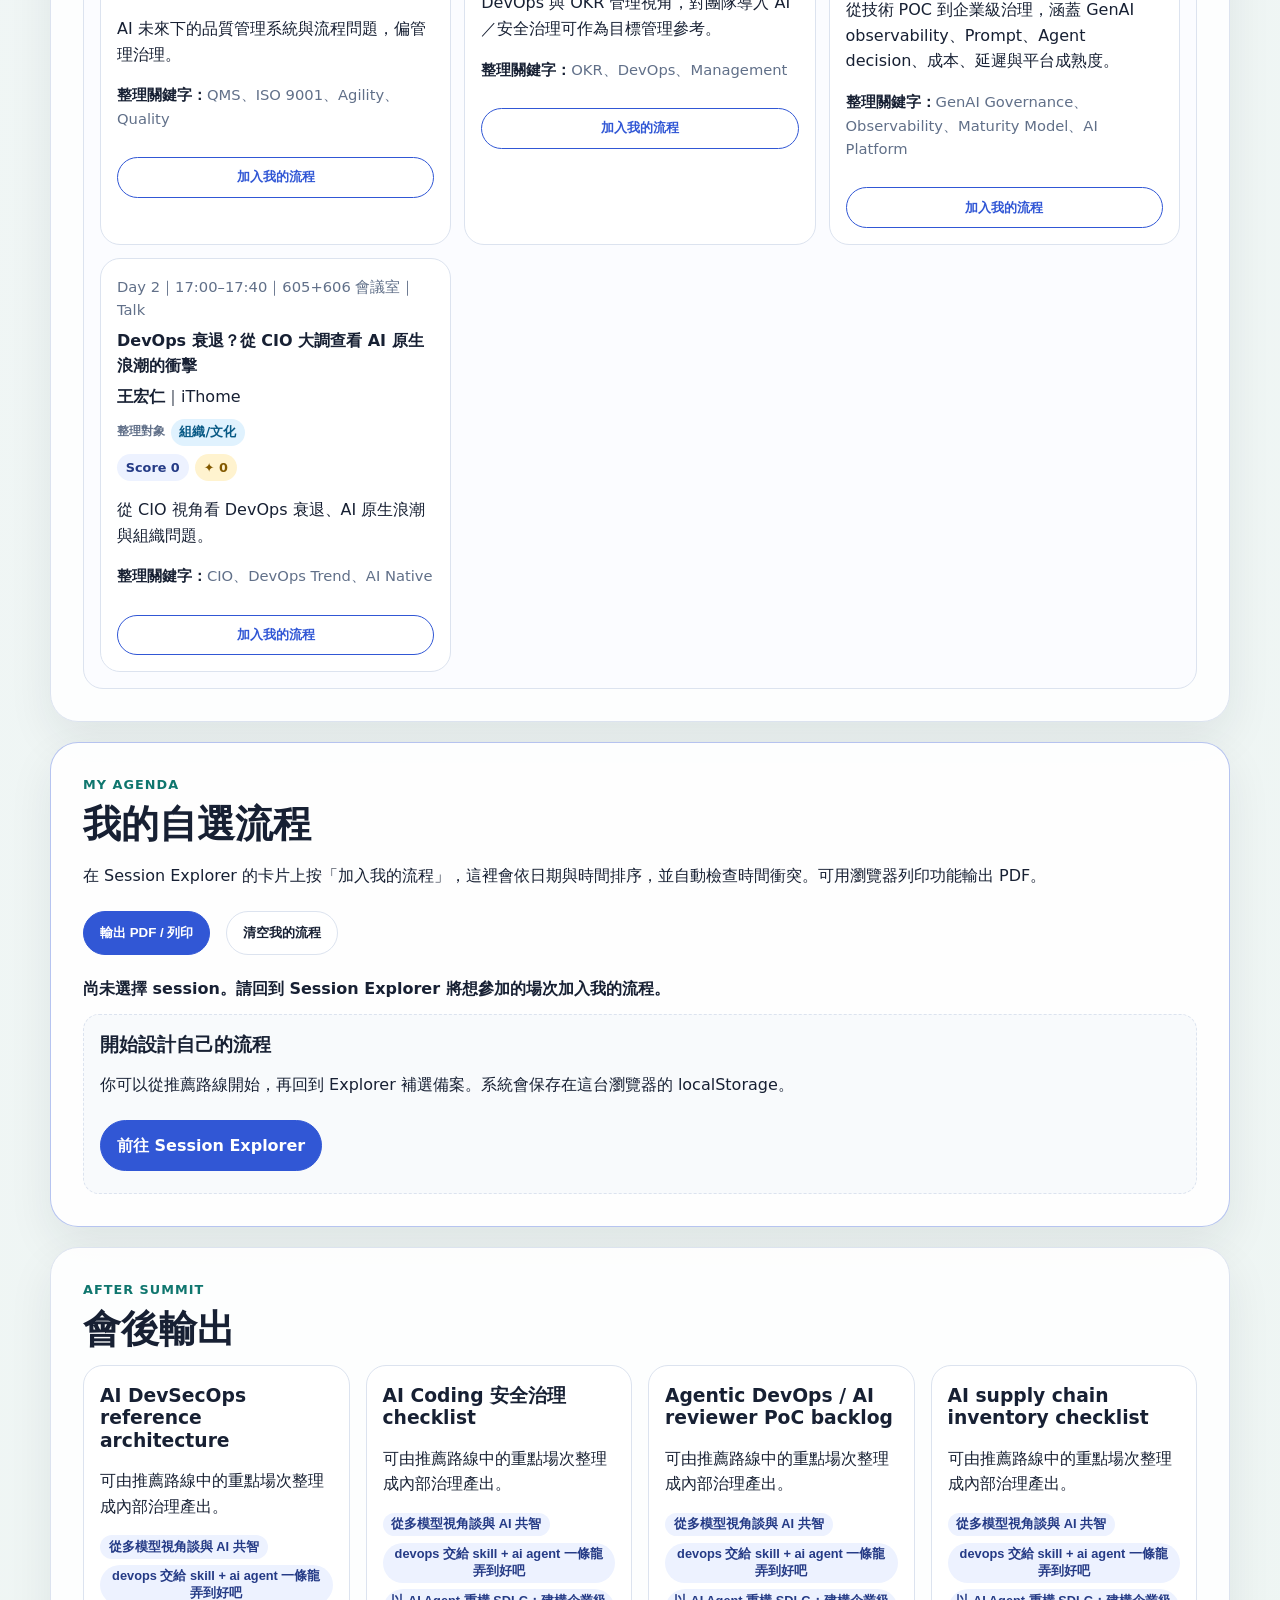
==== commit f393a53a: "Add planner toggle to session detail" ====
--- a/web-app/index.html
+++ b/web-app/index.html
@@ -16,6 +16,7 @@
       <a href="#overview">總覽</a>
       <a href="#path">推薦路線</a>
       <a href="#explorer">探索</a>
+      <a href="#planner">我的流程</a>
       <a href="#outcomes">會後輸出</a>
     </nav>
   </header>
@@ -30,6 +31,7 @@
         <div class="hero-actions">
           <a class="button primary" href="#path">查看推薦路線</a>
           <a class="button" href="#explorer">開始探索 session</a>
+          <a class="button" href="#planner">查看我的流程</a>
         </div>
       </div>
       <aside class="reading-order" aria-labelledby="reading-order-title">
@@ -39,6 +41,7 @@
           <li>評分：理解優先順序</li>
           <li>推薦路線：先鎖定主路線</li>
           <li>分組探索：比較可替換場次</li>
+          <li>自選流程：勾選 session 並檢查衝突</li>
           <li>會後輸出：整理內部產出</li>
         </ol>
       </aside>
@@ -81,6 +84,21 @@
       <div id="session-groups" class="group-list"></div>
     </section>
 
+    <section id="planner" class="section-card planner-section">
+      <div class="section-heading">
+        <p class="eyebrow">My Agenda</p>
+        <h2>我的自選流程</h2>
+        <p>在 Session Explorer 的卡片上按「加入我的流程」，這裡會依日期與時間排序，並自動檢查時間衝突。可用瀏覽器列印功能輸出 PDF。</p>
+      </div>
+      <div class="planner-actions">
+        <button class="button primary" type="button" id="print-plan">輸出 PDF / 列印</button>
+        <button class="button" type="button" id="clear-plan">清空我的流程</button>
+      </div>
+      <div id="planner-alerts" class="planner-alerts" aria-live="polite"></div>
+      <div id="planner-summary" class="planner-summary"></div>
+      <div id="planner-result" class="planner-result"></div>
+    </section>
+
     <section id="outcomes" class="section-card">
       <div class="section-heading">
         <p class="eyebrow">After Summit</p>
--- a/web-app/styles.css
+++ b/web-app/styles.css
@@ -465,3 +465,149 @@
     grid-template-columns: minmax(220px, 1.4fr) repeat(6, minmax(120px, 0.8fr));
   }
 }
+
+.session-open-area {
+  display: block;
+  width: 100%;
+  text-align: left;
+  cursor: pointer;
+}
+
+.session-open-area:focus-visible {
+  outline: 3px solid rgba(49, 87, 213, 0.35);
+  outline-offset: 4px;
+  border-radius: 14px;
+}
+
+.plan-toggle {
+  width: 100%;
+  margin-top: 0.75rem;
+  padding: 0.65rem 0.85rem;
+  border: 1px solid var(--brand);
+  border-radius: 999px;
+  background: #ffffff;
+  color: var(--brand);
+  font-weight: 900;
+  cursor: pointer;
+}
+
+.plan-toggle.is-selected {
+  background: var(--brand);
+  color: #ffffff;
+}
+
+.planner-section {
+  border-color: rgba(49, 87, 213, 0.35);
+}
+
+.planner-actions {
+  display: flex;
+  flex-wrap: wrap;
+  gap: 0.5rem;
+  margin-bottom: 1rem;
+}
+
+.planner-summary {
+  margin: 0.75rem 0;
+  font-weight: 900;
+}
+
+.conflict-box,
+.success-box,
+.empty-planner {
+  padding: 1rem;
+  border-radius: 16px;
+}
+
+.conflict-box {
+  border: 1px solid #f97316;
+  background: #fff7ed;
+  color: #9a3412;
+}
+
+.success-box {
+  border: 1px solid #34d399;
+  background: #ecfdf5;
+  color: #047857;
+}
+
+.empty-planner {
+  border: 1px dashed var(--line);
+  background: #f8fafc;
+}
+
+.planner-result {
+  display: grid;
+  gap: 0.85rem;
+}
+
+.planner-item {
+  display: grid;
+  grid-template-columns: 150px minmax(0, 1fr) auto;
+  gap: 1rem;
+  align-items: start;
+  padding: 1rem;
+  border: 1px solid var(--line);
+  border-left: 5px solid var(--brand-2);
+  border-radius: 18px;
+  background: #ffffff;
+}
+
+.planner-item.has-conflict {
+  border-left-color: #f97316;
+  background: #fff7ed;
+}
+
+.planner-time {
+  display: grid;
+  gap: 0.25rem;
+  color: var(--muted);
+}
+
+.planner-time strong {
+  color: var(--ink);
+}
+
+@media (max-width: 900px) {
+  .planner-item {
+    grid-template-columns: 1fr;
+  }
+}
+
+@media print {
+  .site-header,
+  #overview,
+  #score,
+  #path,
+  #explorer,
+  #outcomes,
+  .planner-actions,
+  dialog {
+    display: none !important;
+  }
+
+  body {
+    background: #ffffff;
+  }
+
+  main,
+  .planner-section {
+    width: 100%;
+    margin: 0;
+    box-shadow: none;
+    border: 0;
+  }
+
+  .planner-section {
+    display: block !important;
+  }
+}
+
+.dialog-plan-action {
+  margin: 1rem 0;
+}
+
+.dialog-plan-action .plan-toggle {
+  width: auto;
+  min-width: 12rem;
+}
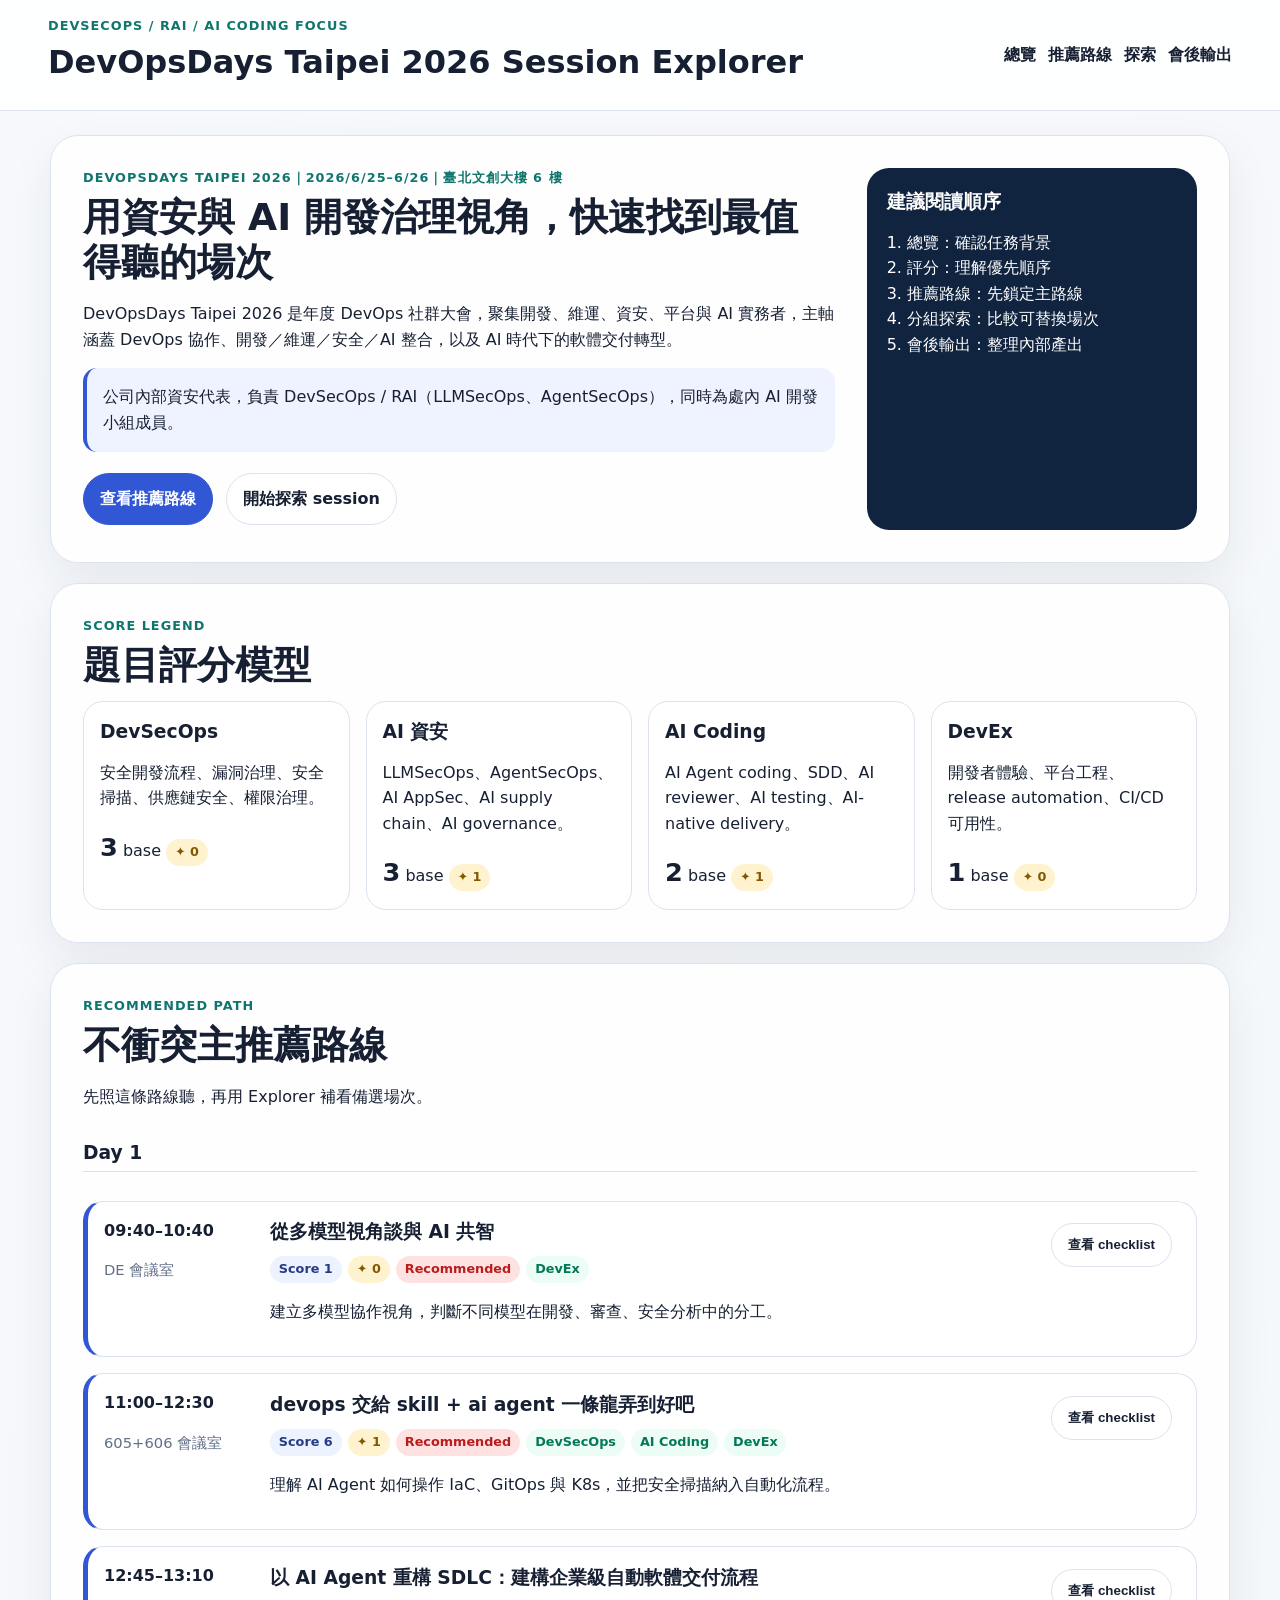
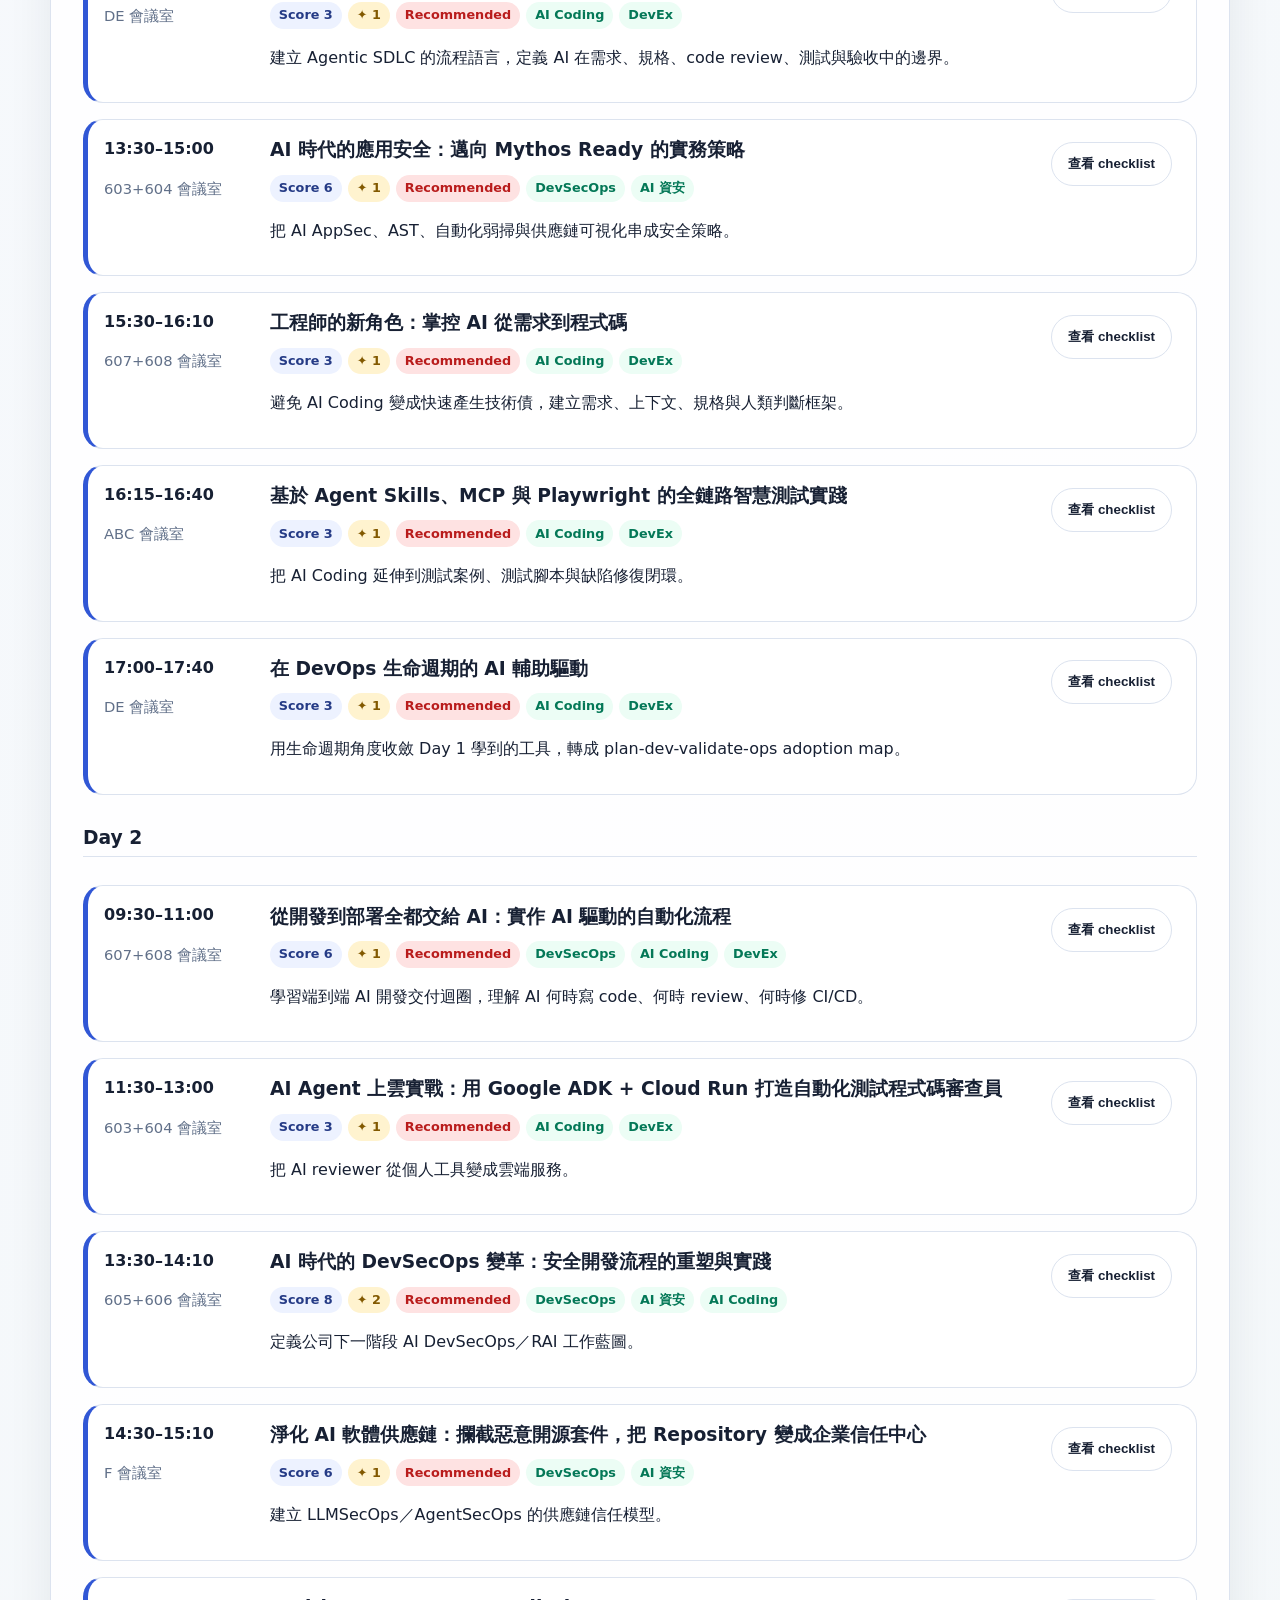
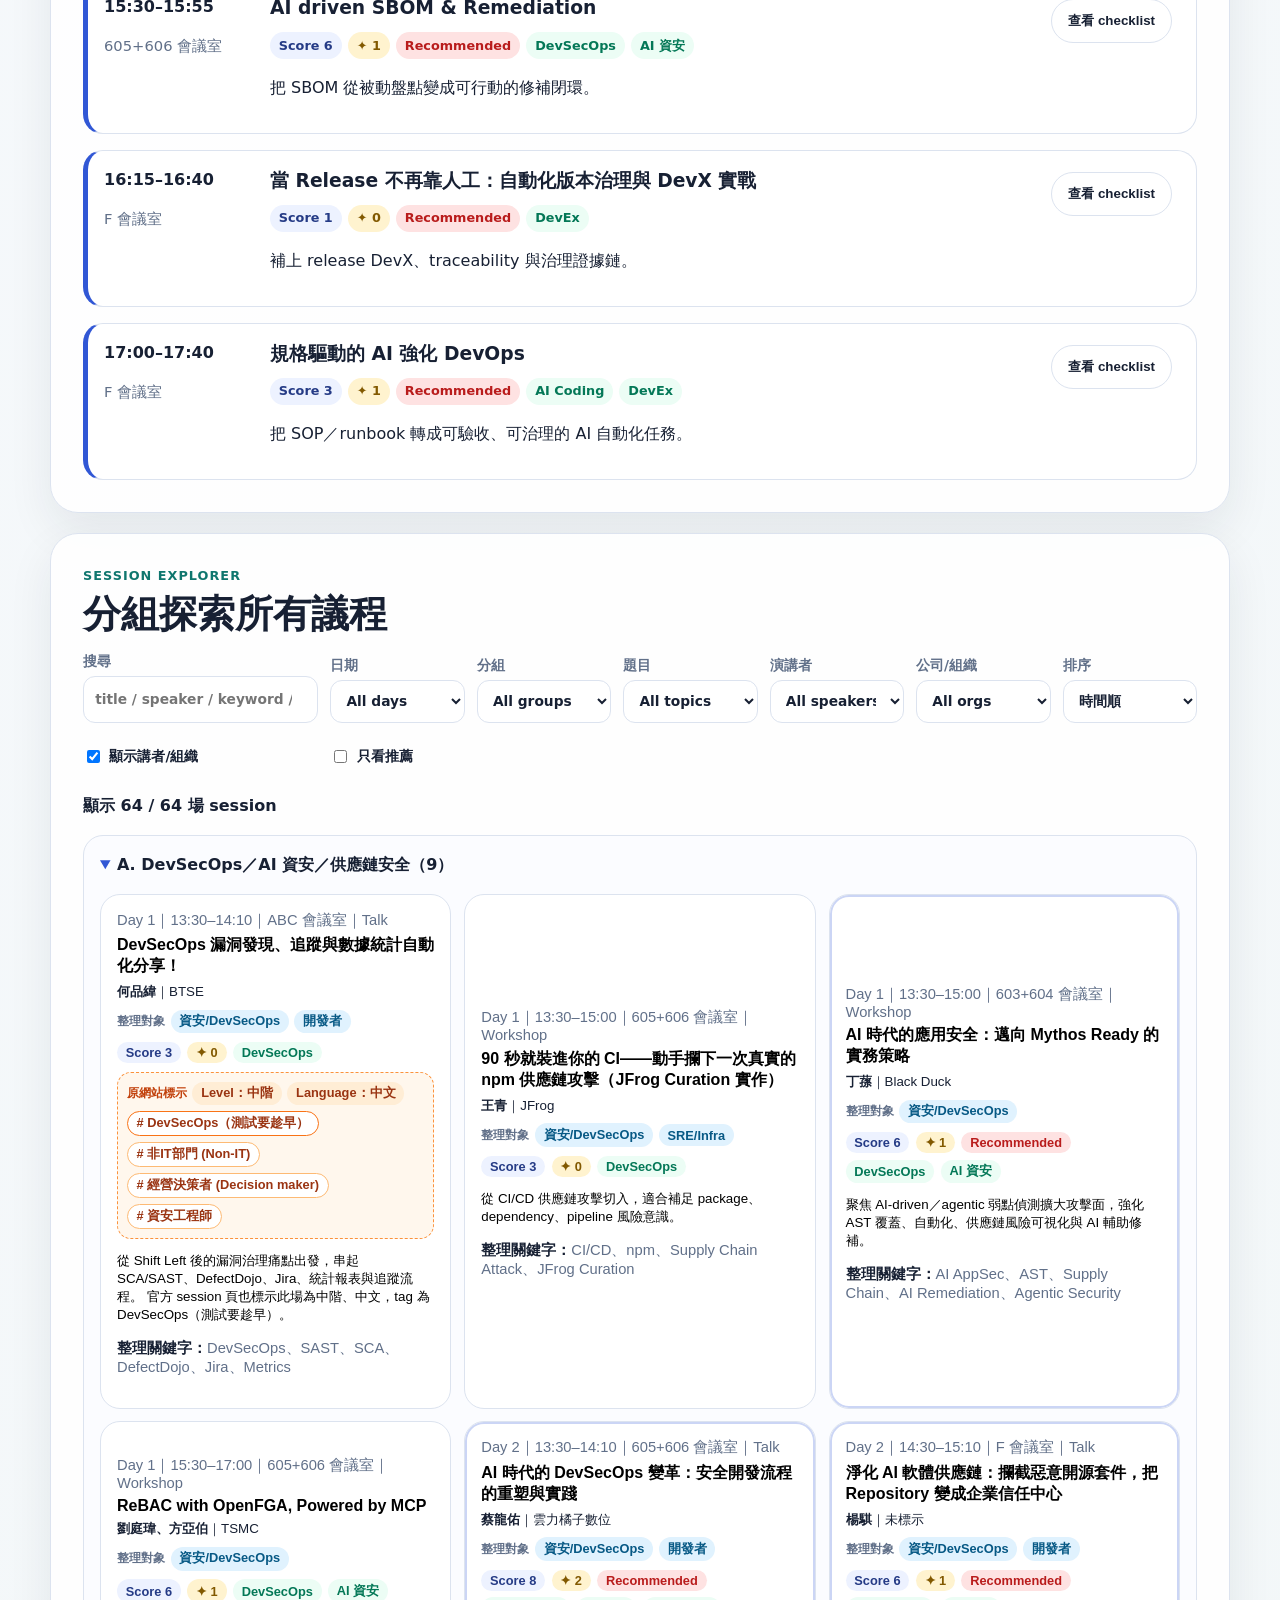
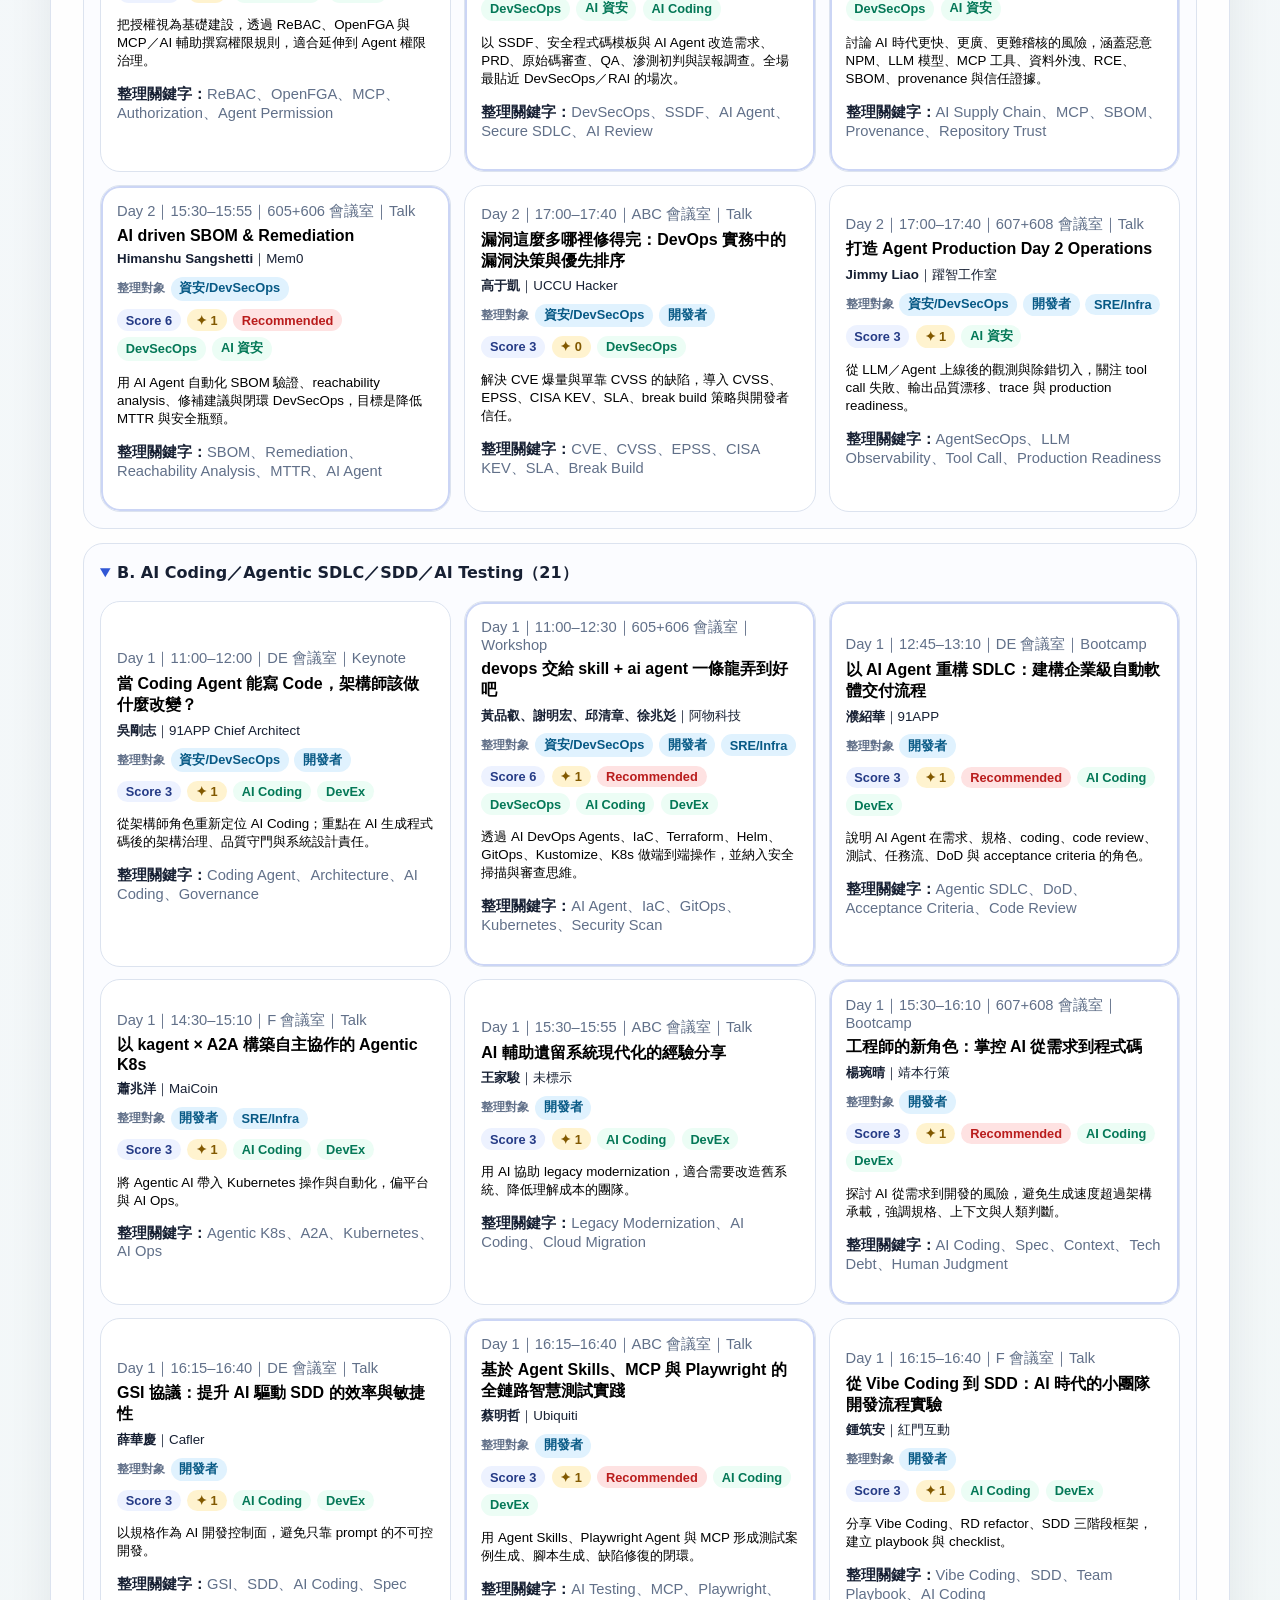
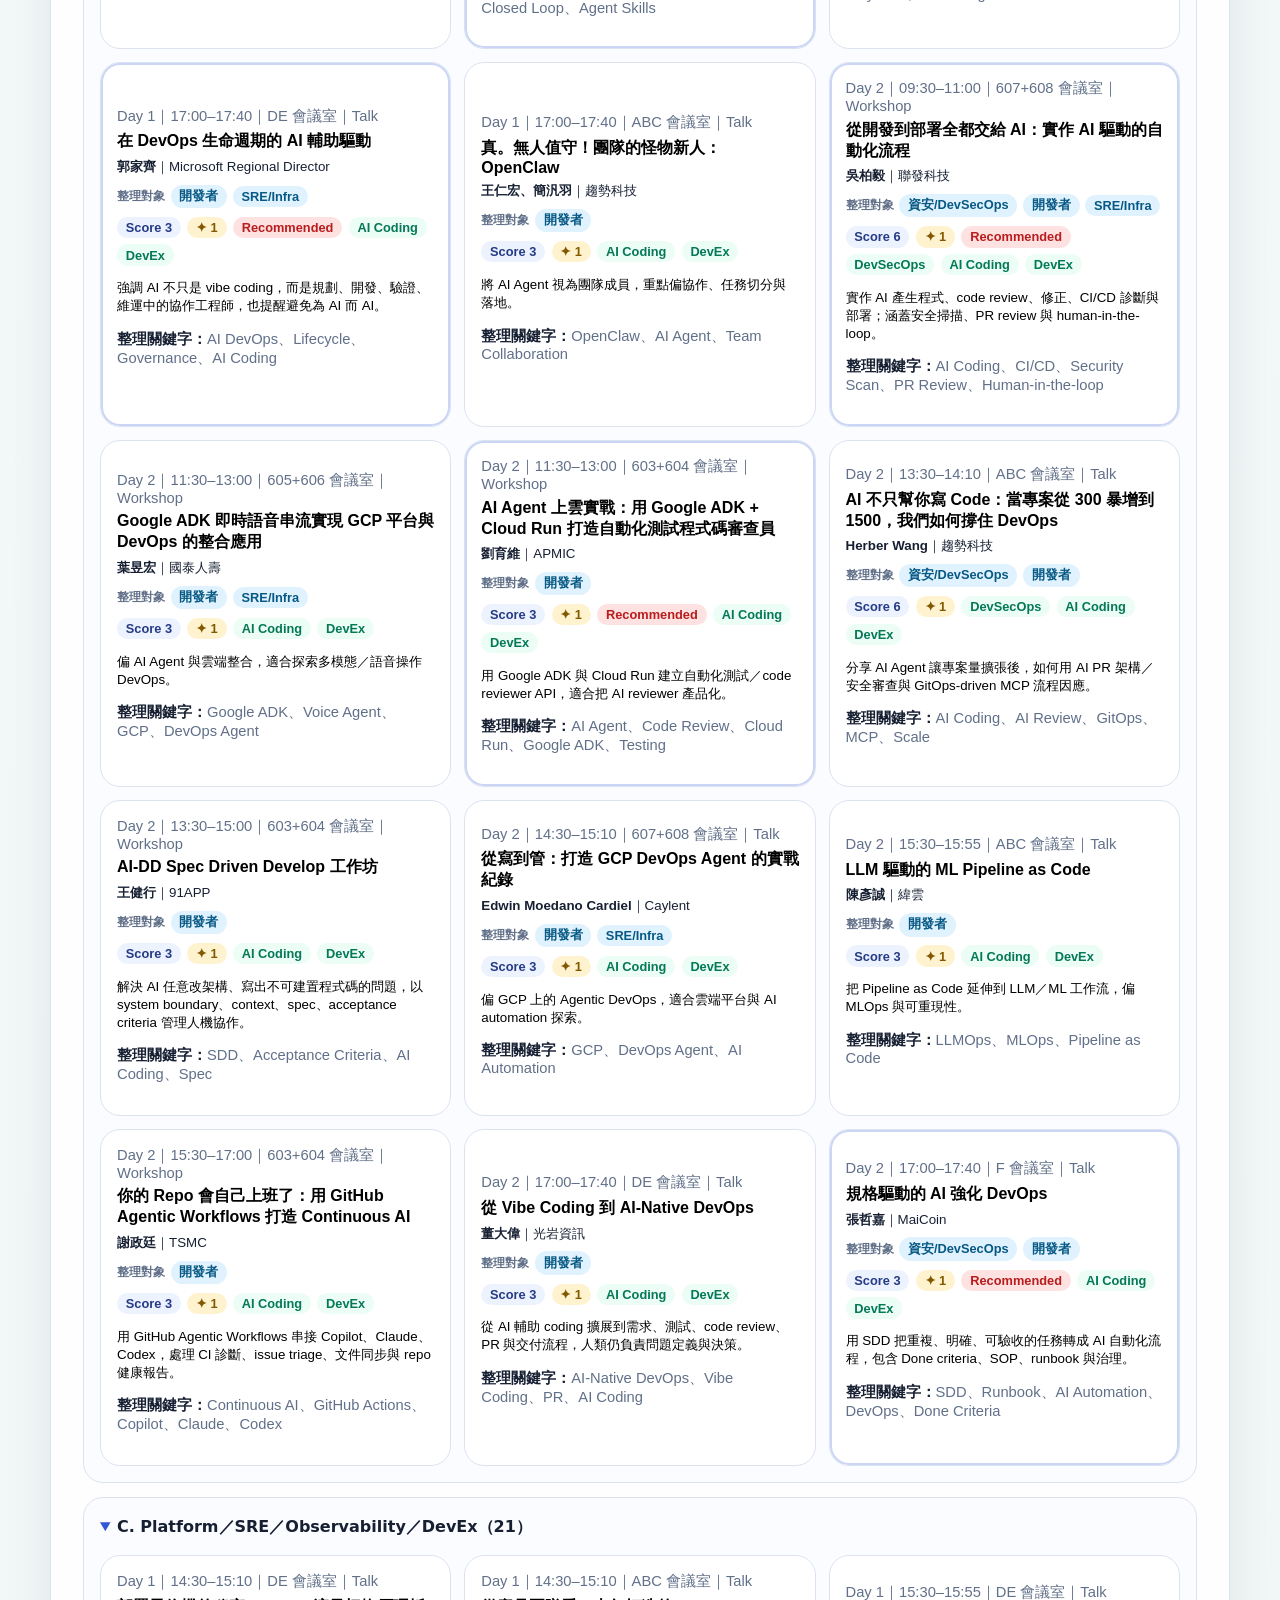
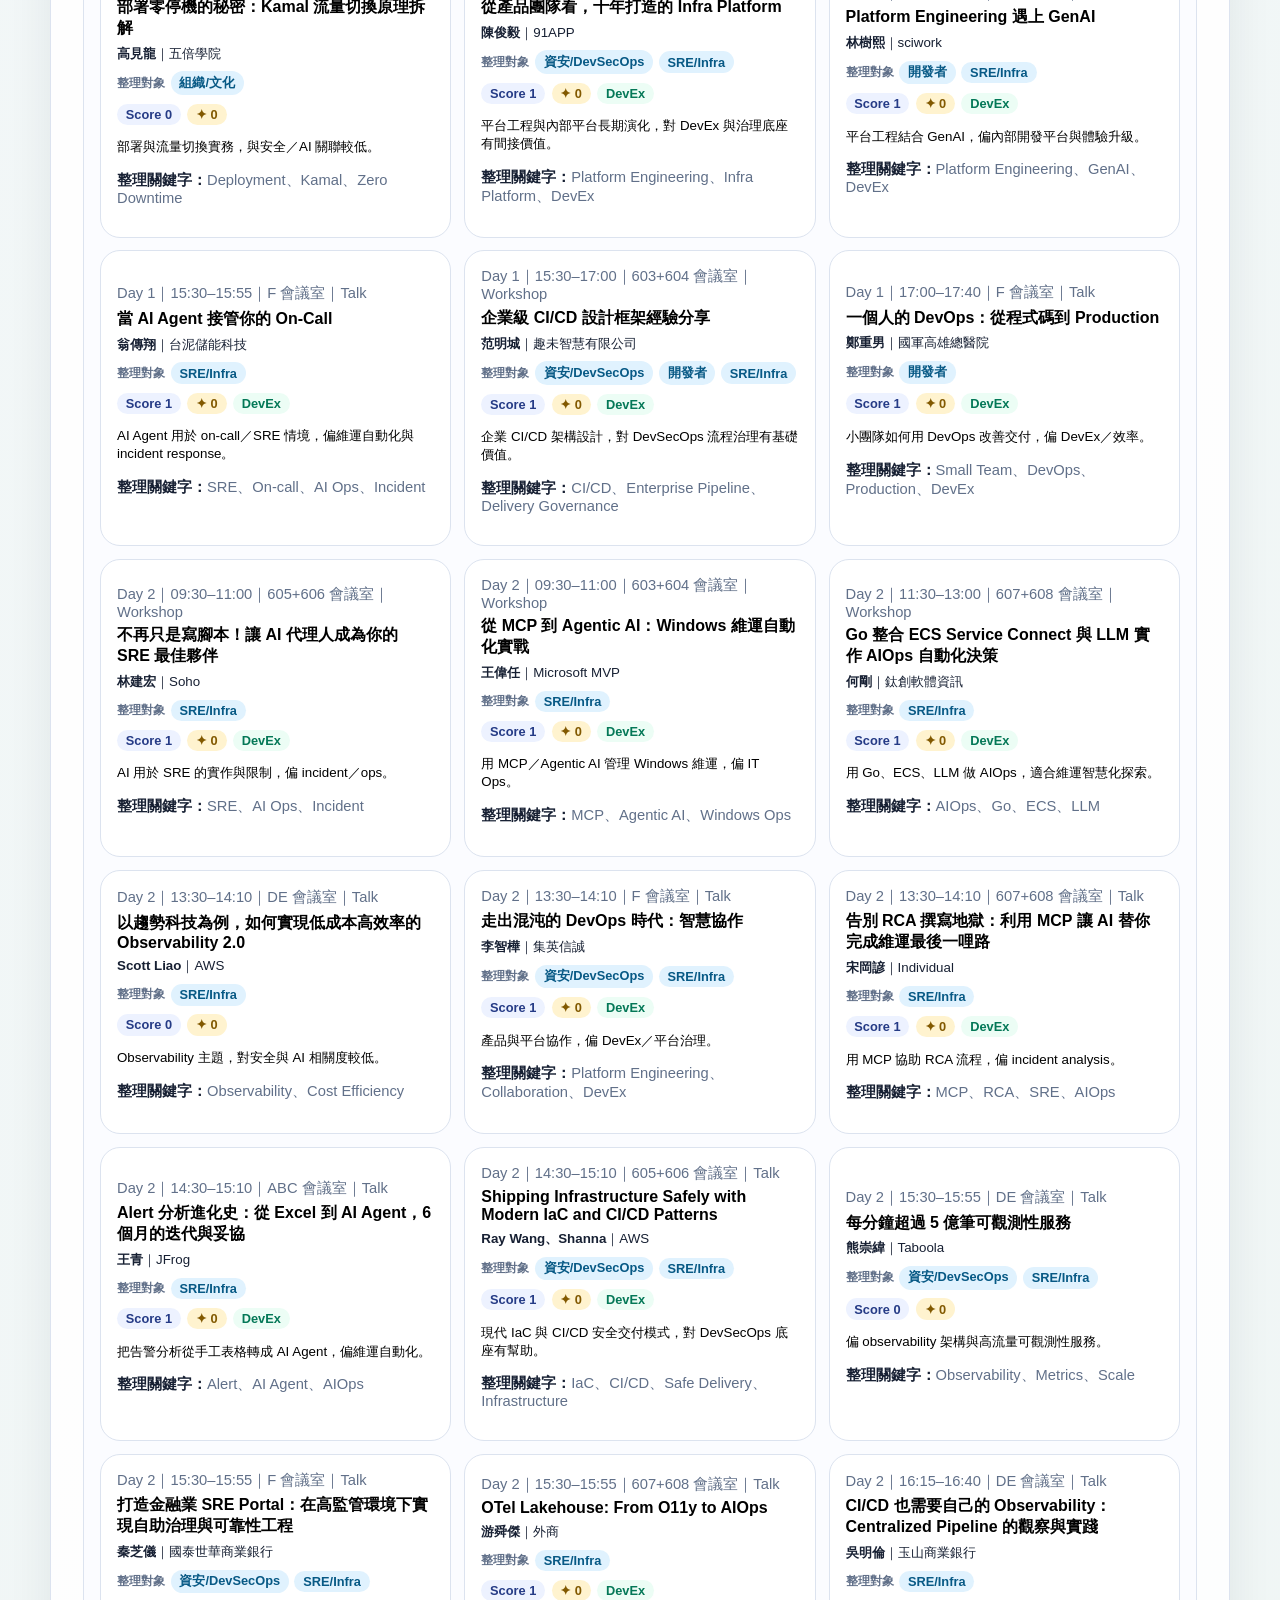
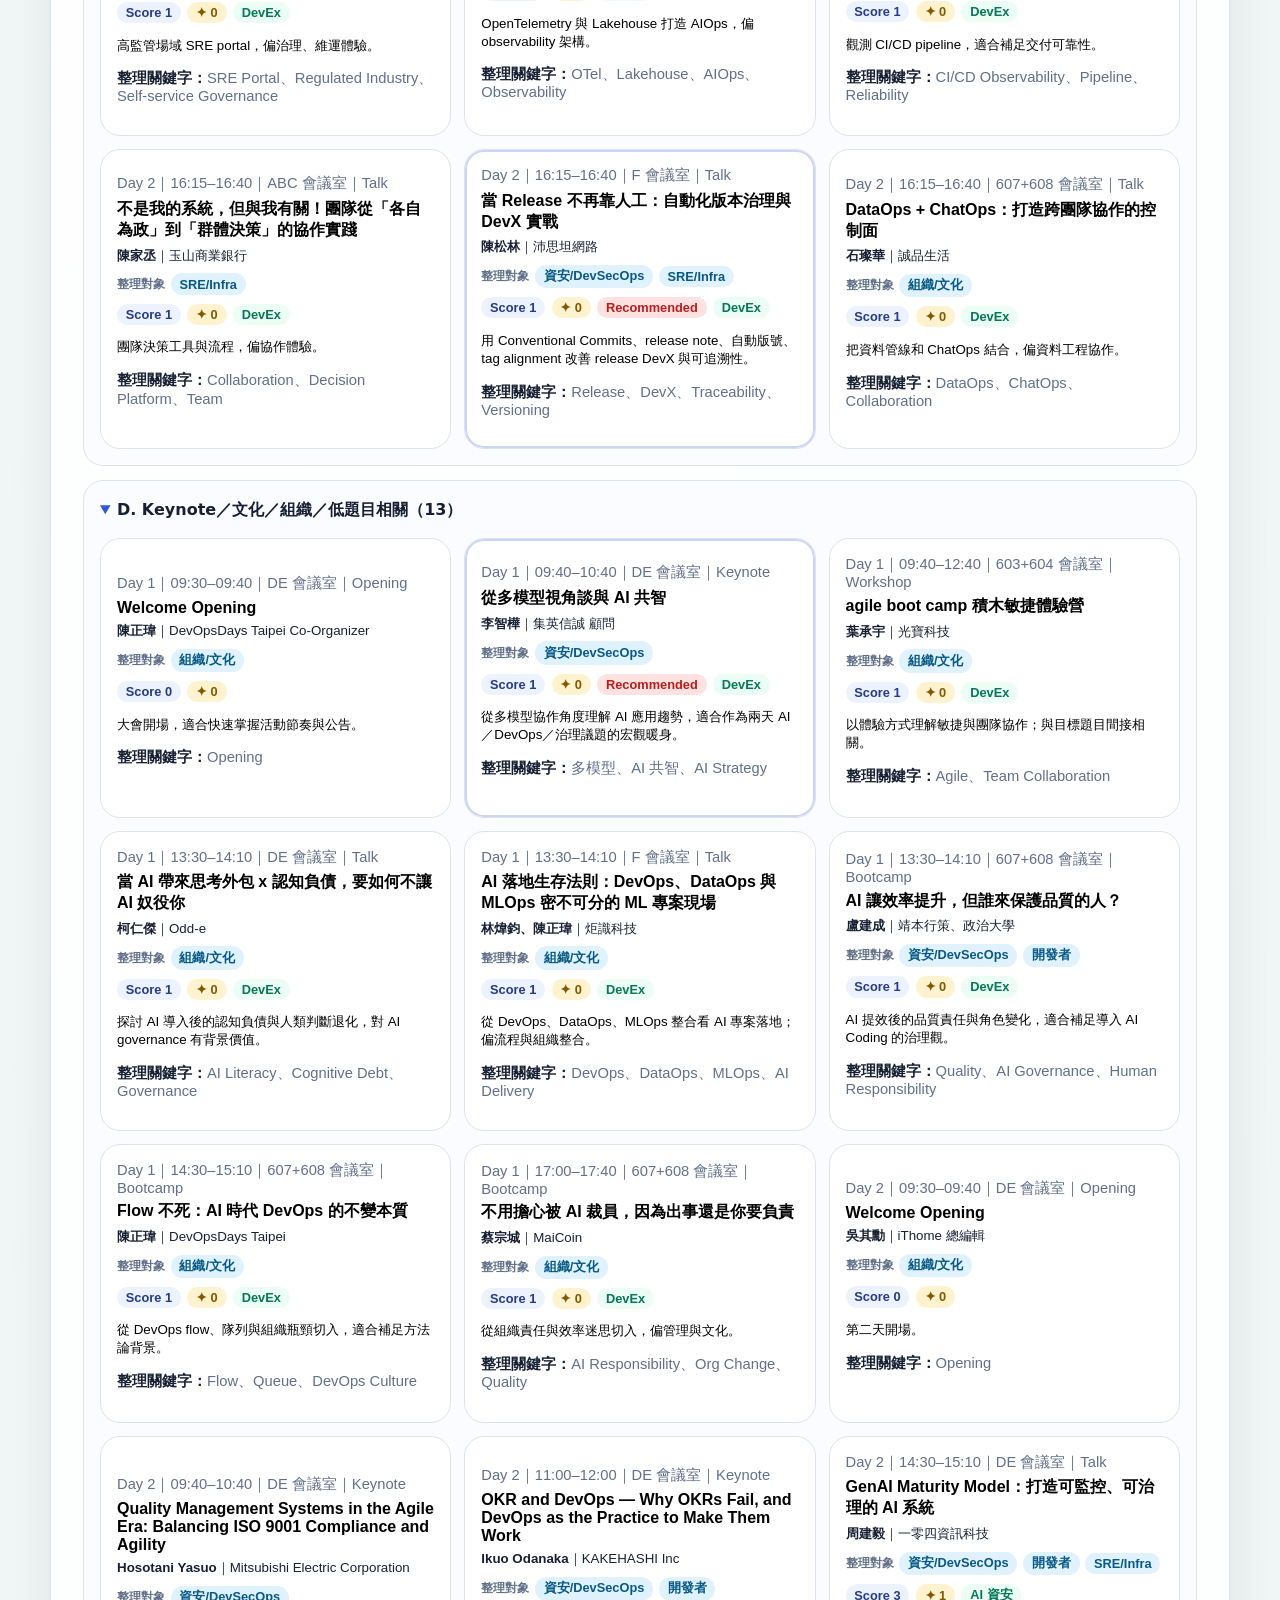
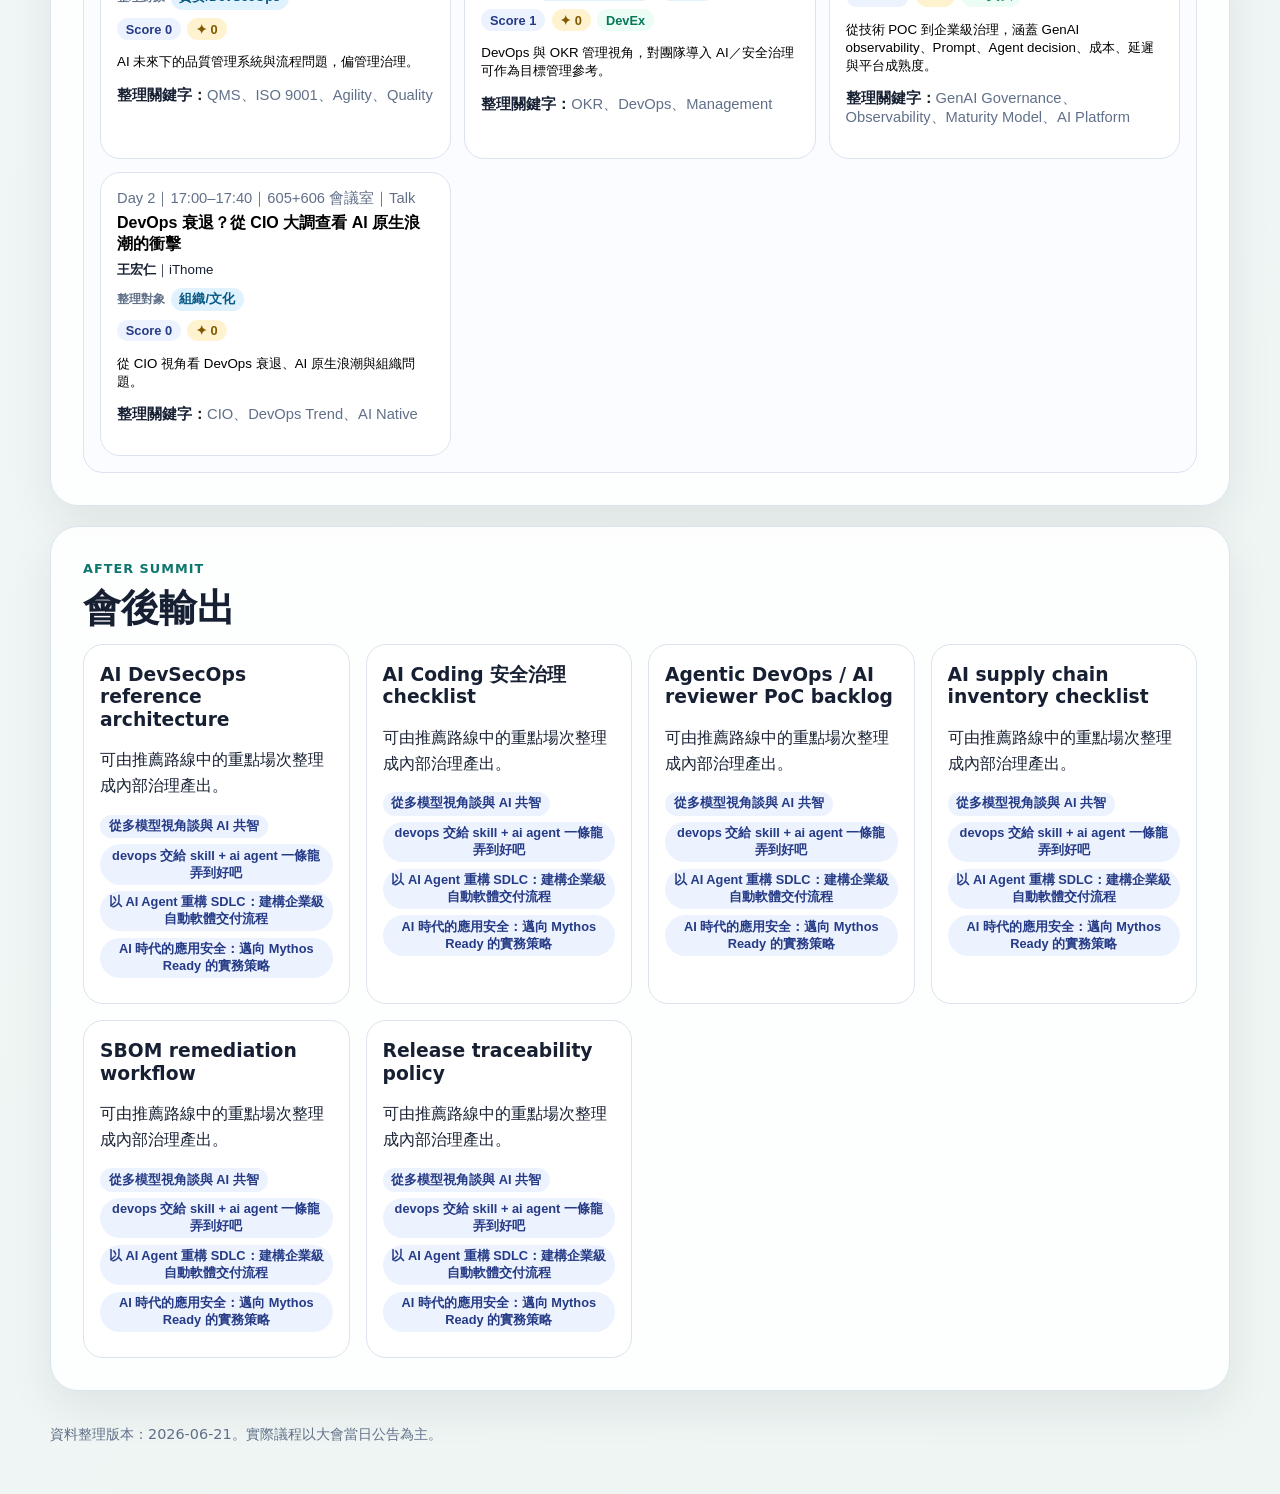
==== commit 136673e7: "Merge pull request #2 from bggJoe/codex/-devopsdays-taipei-2026-j3nmez Add zero-build static Session" ====
--- a/web-app/index.html
+++ b/web-app/index.html
@@ -16,7 +16,6 @@
       <a href="#overview">總覽</a>
       <a href="#path">推薦路線</a>
       <a href="#explorer">探索</a>
-      <a href="#planner">我的流程</a>
       <a href="#outcomes">會後輸出</a>
     </nav>
   </header>
@@ -31,7 +30,6 @@
         <div class="hero-actions">
           <a class="button primary" href="#path">查看推薦路線</a>
           <a class="button" href="#explorer">開始探索 session</a>
-          <a class="button" href="#planner">查看我的流程</a>
         </div>
       </div>
       <aside class="reading-order" aria-labelledby="reading-order-title">
@@ -41,7 +39,6 @@
           <li>評分：理解優先順序</li>
           <li>推薦路線：先鎖定主路線</li>
           <li>分組探索：比較可替換場次</li>
-          <li>自選流程：勾選 session 並檢查衝突</li>
           <li>會後輸出：整理內部產出</li>
         </ol>
       </aside>
@@ -84,21 +81,6 @@
       <div id="session-groups" class="group-list"></div>
     </section>
 
-    <section id="planner" class="section-card planner-section">
-      <div class="section-heading">
-        <p class="eyebrow">My Agenda</p>
-        <h2>我的自選流程</h2>
-        <p>在 Session Explorer 的卡片上按「加入我的流程」，這裡會依日期與時間排序，並自動檢查時間衝突。可用瀏覽器列印功能輸出 PDF。</p>
-      </div>
-      <div class="planner-actions">
-        <button class="button primary" type="button" id="print-plan">輸出 PDF / 列印</button>
-        <button class="button" type="button" id="clear-plan">清空我的流程</button>
-      </div>
-      <div id="planner-alerts" class="planner-alerts" aria-live="polite"></div>
-      <div id="planner-summary" class="planner-summary"></div>
-      <div id="planner-result" class="planner-result"></div>
-    </section>
-
     <section id="outcomes" class="section-card">
       <div class="section-heading">
         <p class="eyebrow">After Summit</p>
--- a/web-app/styles.css
+++ b/web-app/styles.css
@@ -465,149 +465,3 @@
     grid-template-columns: minmax(220px, 1.4fr) repeat(6, minmax(120px, 0.8fr));
   }
 }
-
-.session-open-area {
-  display: block;
-  width: 100%;
-  text-align: left;
-  cursor: pointer;
-}
-
-.session-open-area:focus-visible {
-  outline: 3px solid rgba(49, 87, 213, 0.35);
-  outline-offset: 4px;
-  border-radius: 14px;
-}
-
-.plan-toggle {
-  width: 100%;
-  margin-top: 0.75rem;
-  padding: 0.65rem 0.85rem;
-  border: 1px solid var(--brand);
-  border-radius: 999px;
-  background: #ffffff;
-  color: var(--brand);
-  font-weight: 900;
-  cursor: pointer;
-}
-
-.plan-toggle.is-selected {
-  background: var(--brand);
-  color: #ffffff;
-}
-
-.planner-section {
-  border-color: rgba(49, 87, 213, 0.35);
-}
-
-.planner-actions {
-  display: flex;
-  flex-wrap: wrap;
-  gap: 0.5rem;
-  margin-bottom: 1rem;
-}
-
-.planner-summary {
-  margin: 0.75rem 0;
-  font-weight: 900;
-}
-
-.conflict-box,
-.success-box,
-.empty-planner {
-  padding: 1rem;
-  border-radius: 16px;
-}
-
-.conflict-box {
-  border: 1px solid #f97316;
-  background: #fff7ed;
-  color: #9a3412;
-}
-
-.success-box {
-  border: 1px solid #34d399;
-  background: #ecfdf5;
-  color: #047857;
-}
-
-.empty-planner {
-  border: 1px dashed var(--line);
-  background: #f8fafc;
-}
-
-.planner-result {
-  display: grid;
-  gap: 0.85rem;
-}
-
-.planner-item {
-  display: grid;
-  grid-template-columns: 150px minmax(0, 1fr) auto;
-  gap: 1rem;
-  align-items: start;
-  padding: 1rem;
-  border: 1px solid var(--line);
-  border-left: 5px solid var(--brand-2);
-  border-radius: 18px;
-  background: #ffffff;
-}
-
-.planner-item.has-conflict {
-  border-left-color: #f97316;
-  background: #fff7ed;
-}
-
-.planner-time {
-  display: grid;
-  gap: 0.25rem;
-  color: var(--muted);
-}
-
-.planner-time strong {
-  color: var(--ink);
-}
-
-@media (max-width: 900px) {
-  .planner-item {
-    grid-template-columns: 1fr;
-  }
-}
-
-@media print {
-  .site-header,
-  #overview,
-  #score,
-  #path,
-  #explorer,
-  #outcomes,
-  .planner-actions,
-  dialog {
-    display: none !important;
-  }
-
-  body {
-    background: #ffffff;
-  }
-
-  main,
-  .planner-section {
-    width: 100%;
-    margin: 0;
-    box-shadow: none;
-    border: 0;
-  }
-
-  .planner-section {
-    display: block !important;
-  }
-}
-
-.dialog-plan-action {
-  margin: 1rem 0;
-}
-
-.dialog-plan-action .plan-toggle {
-  width: auto;
-  min-width: 12rem;
-}
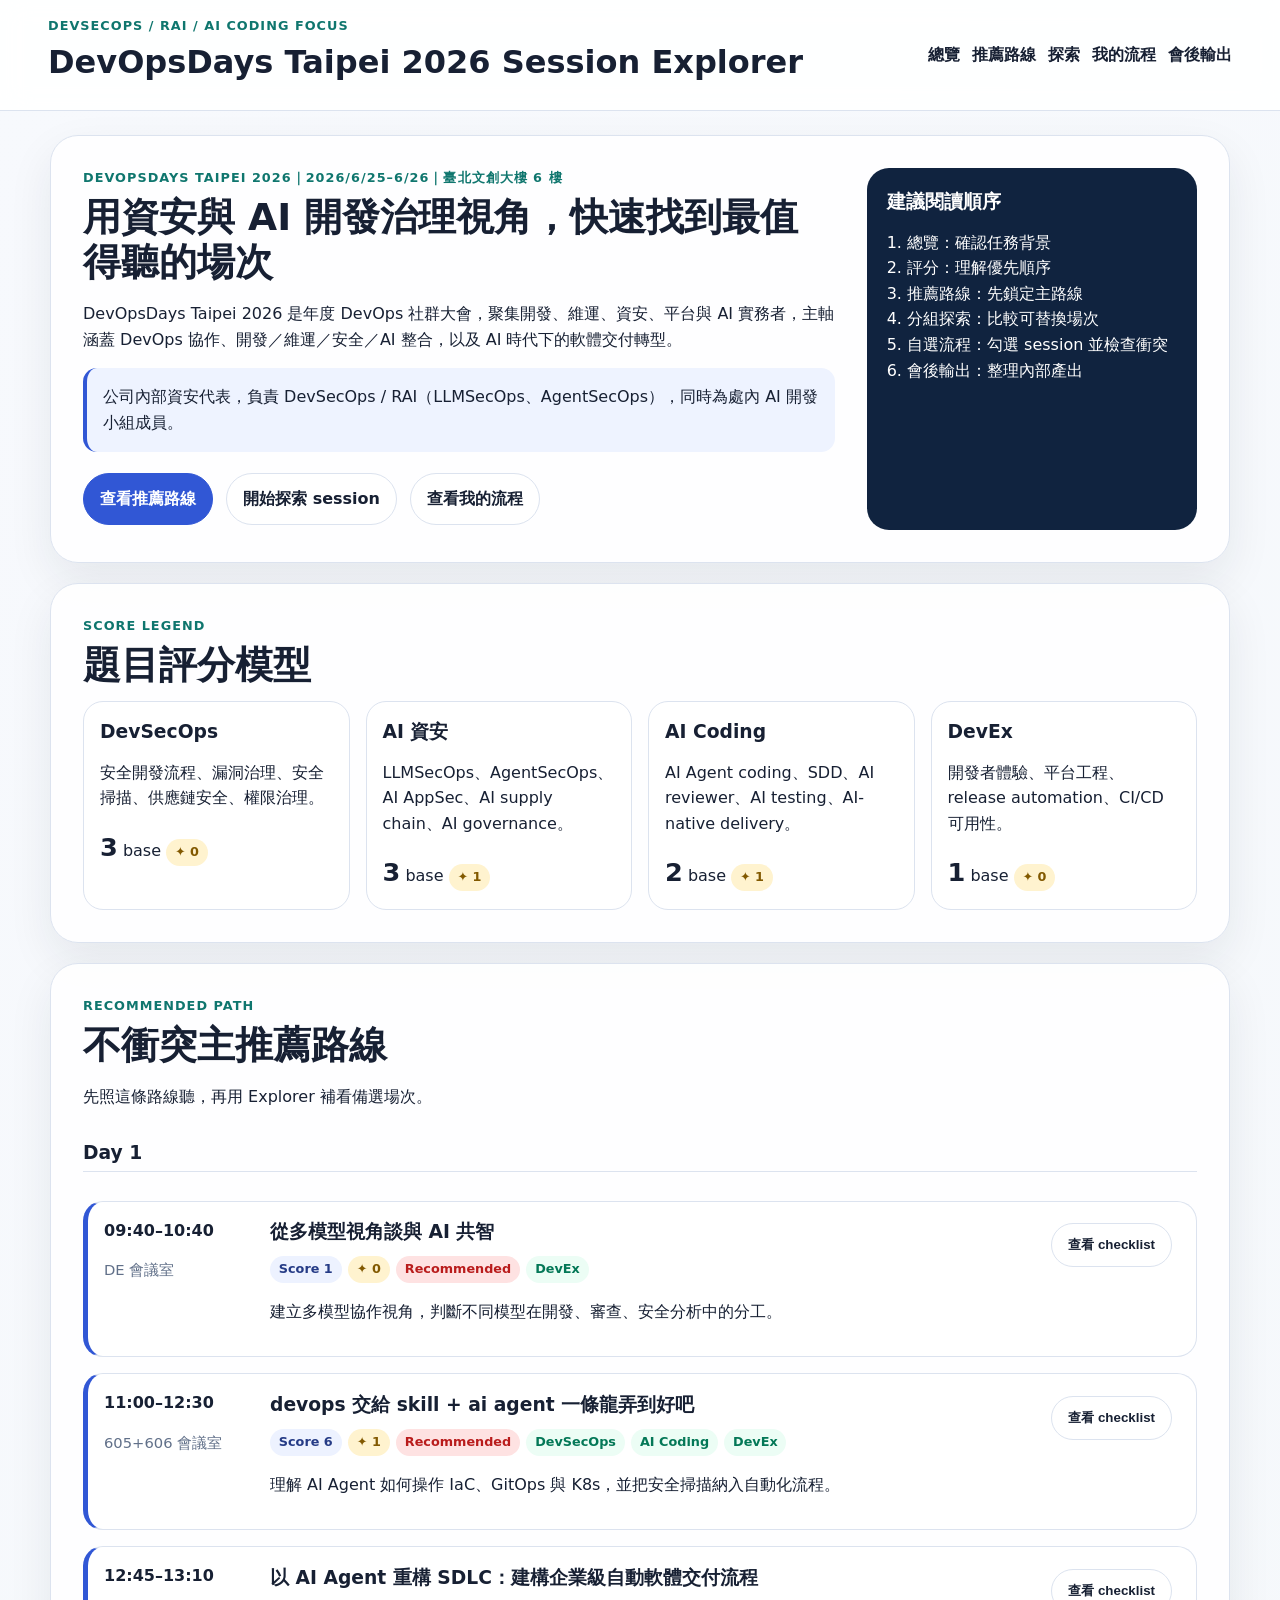
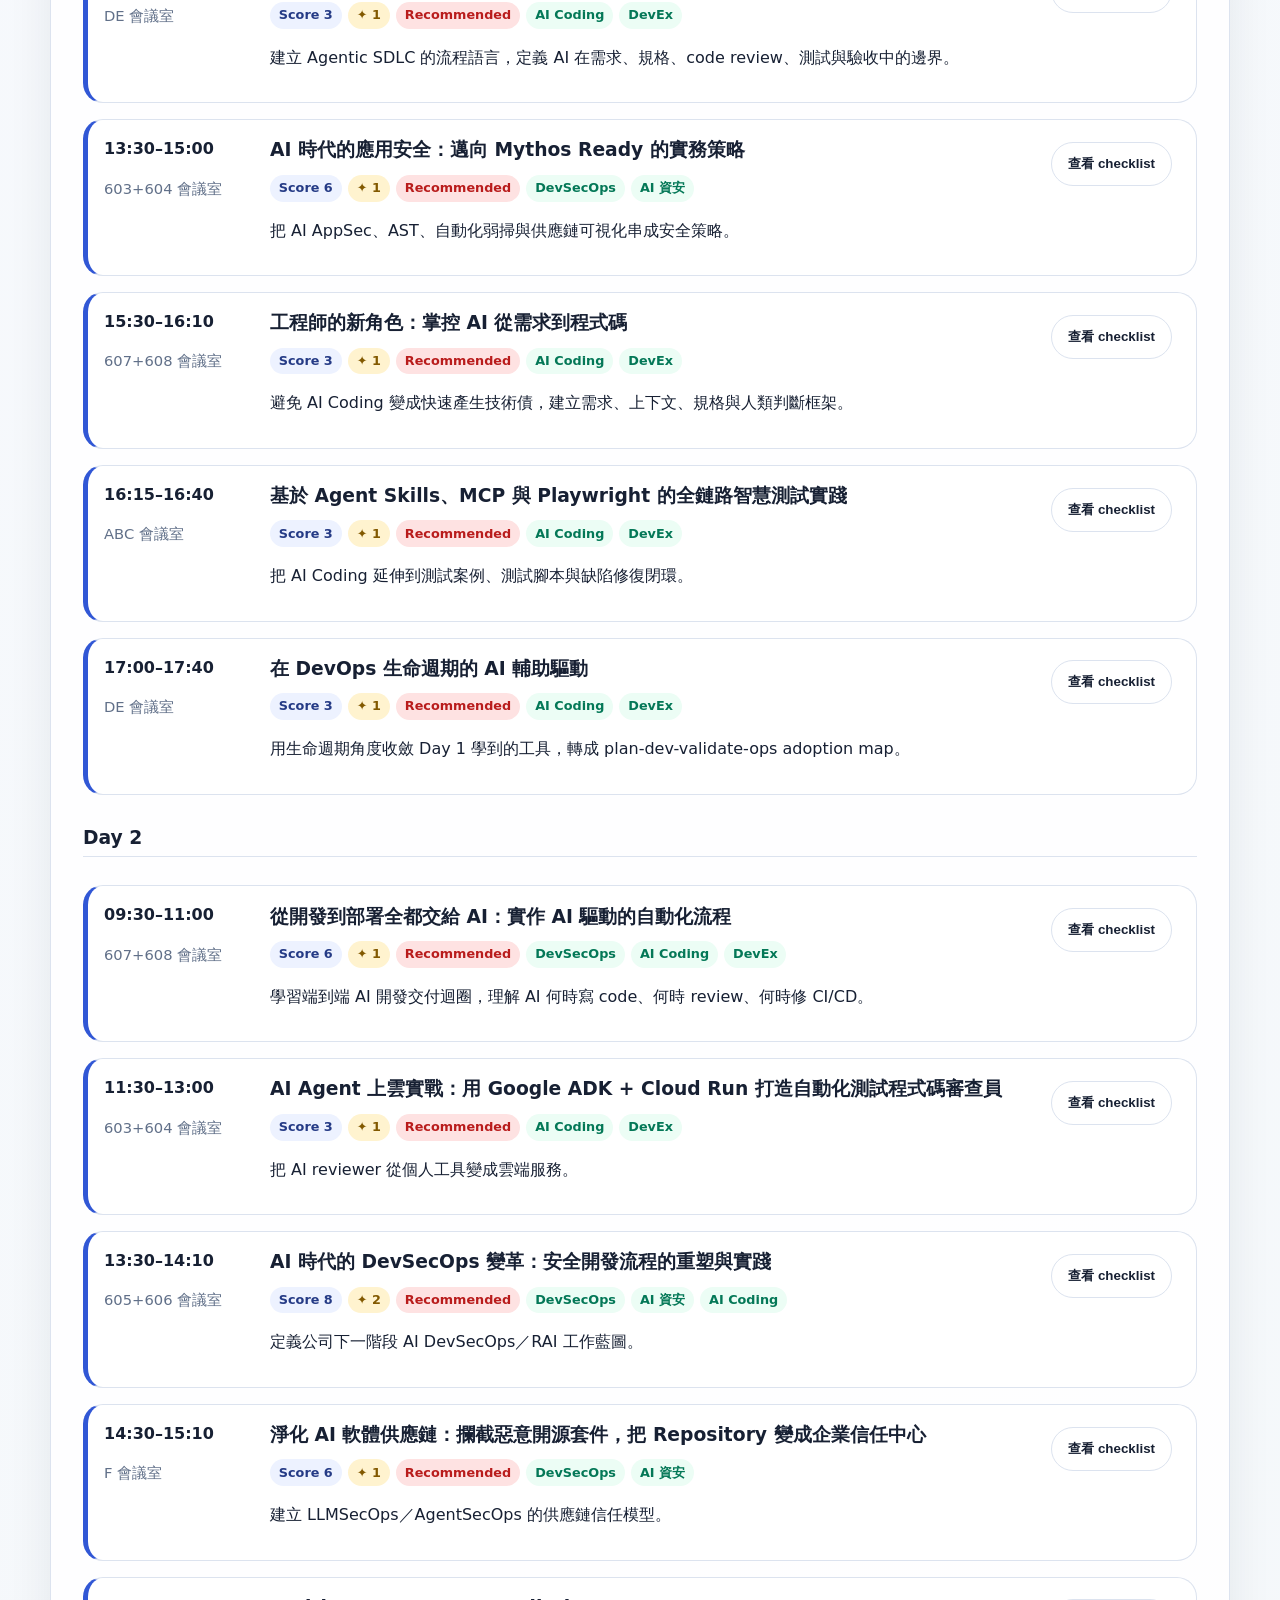
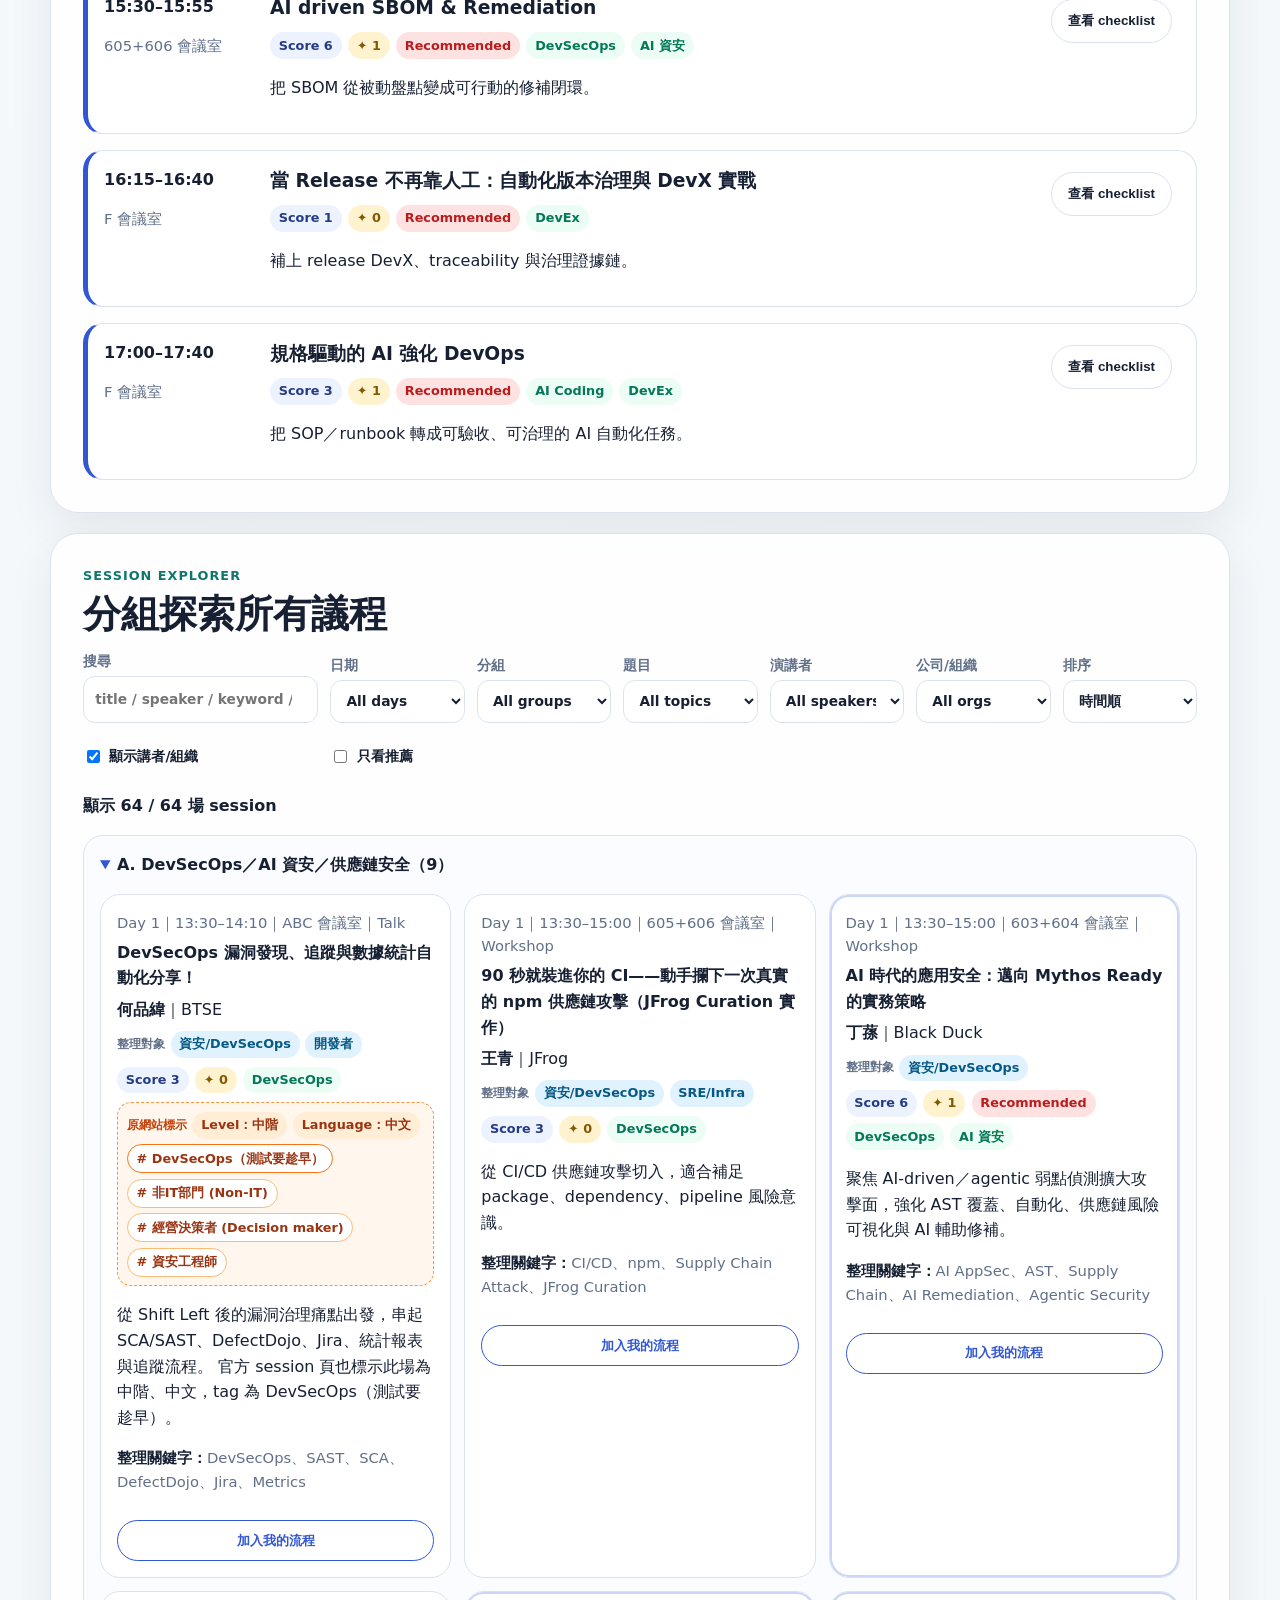
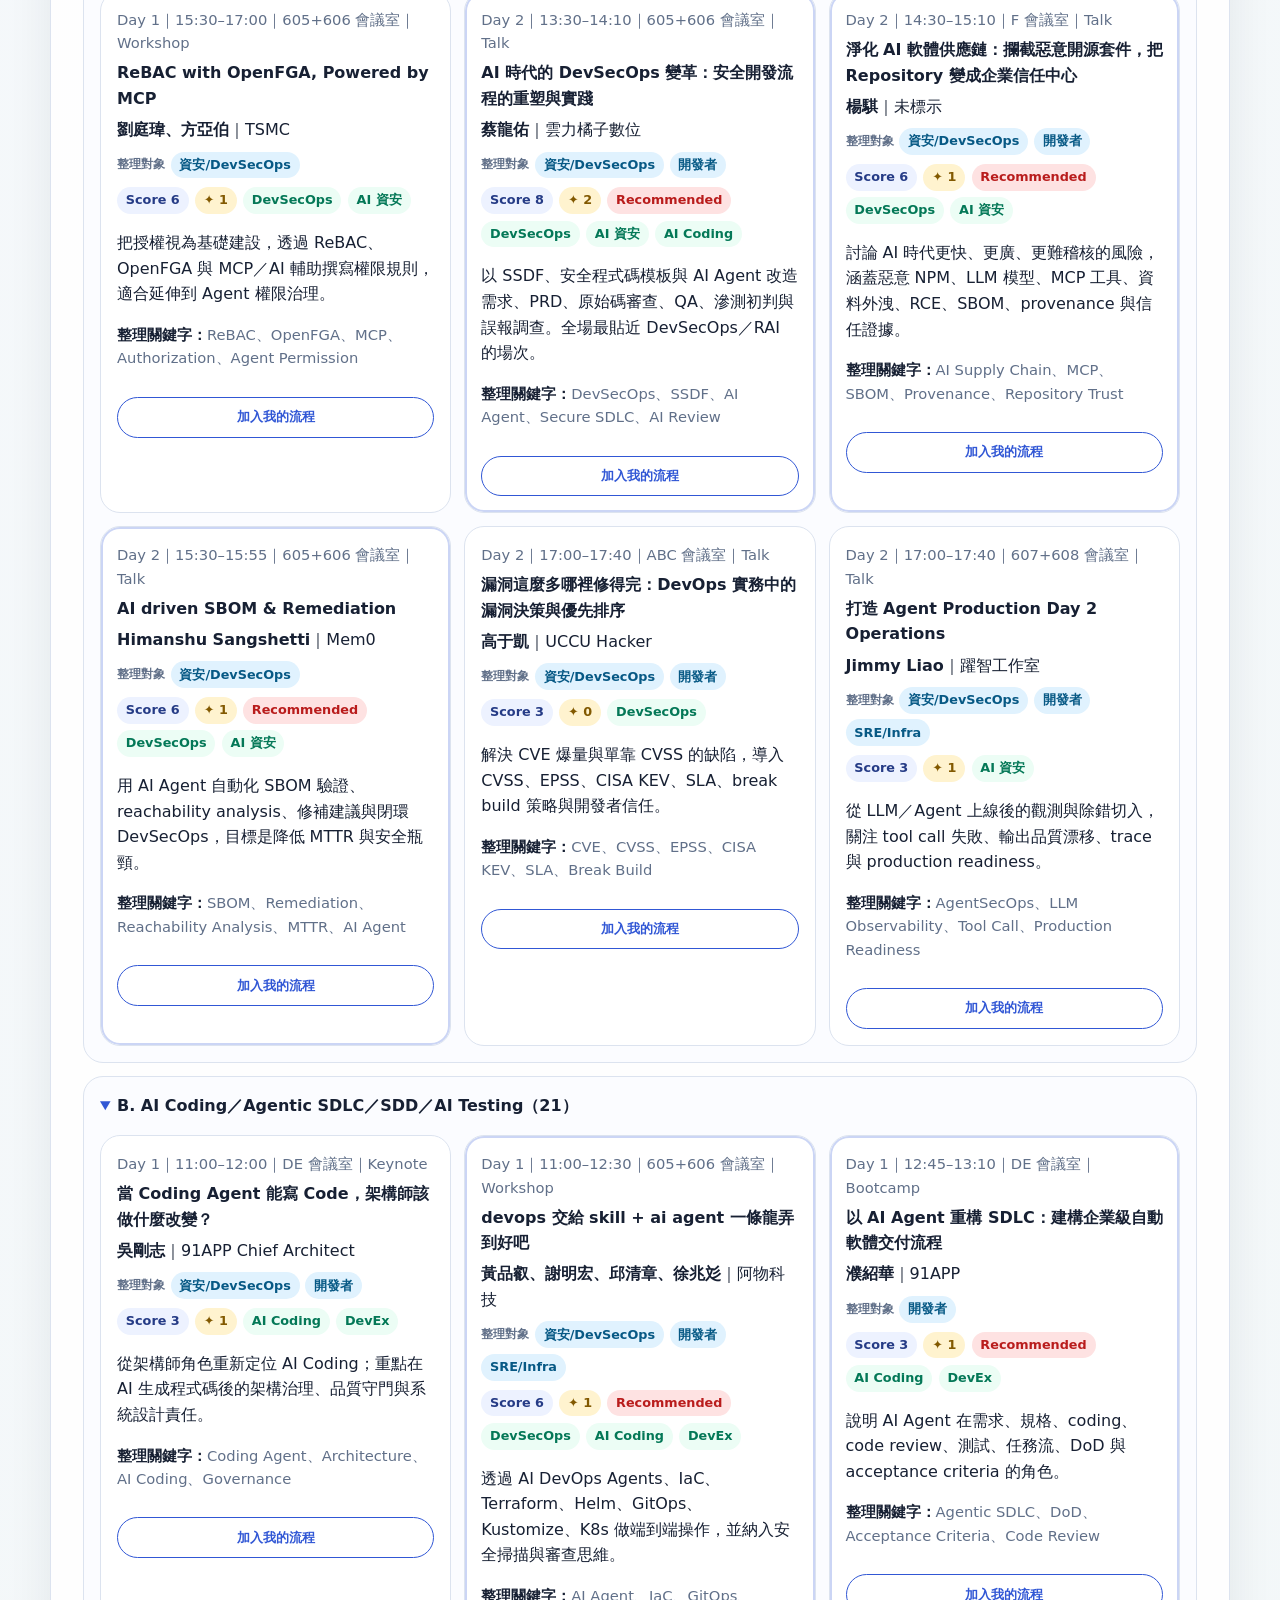
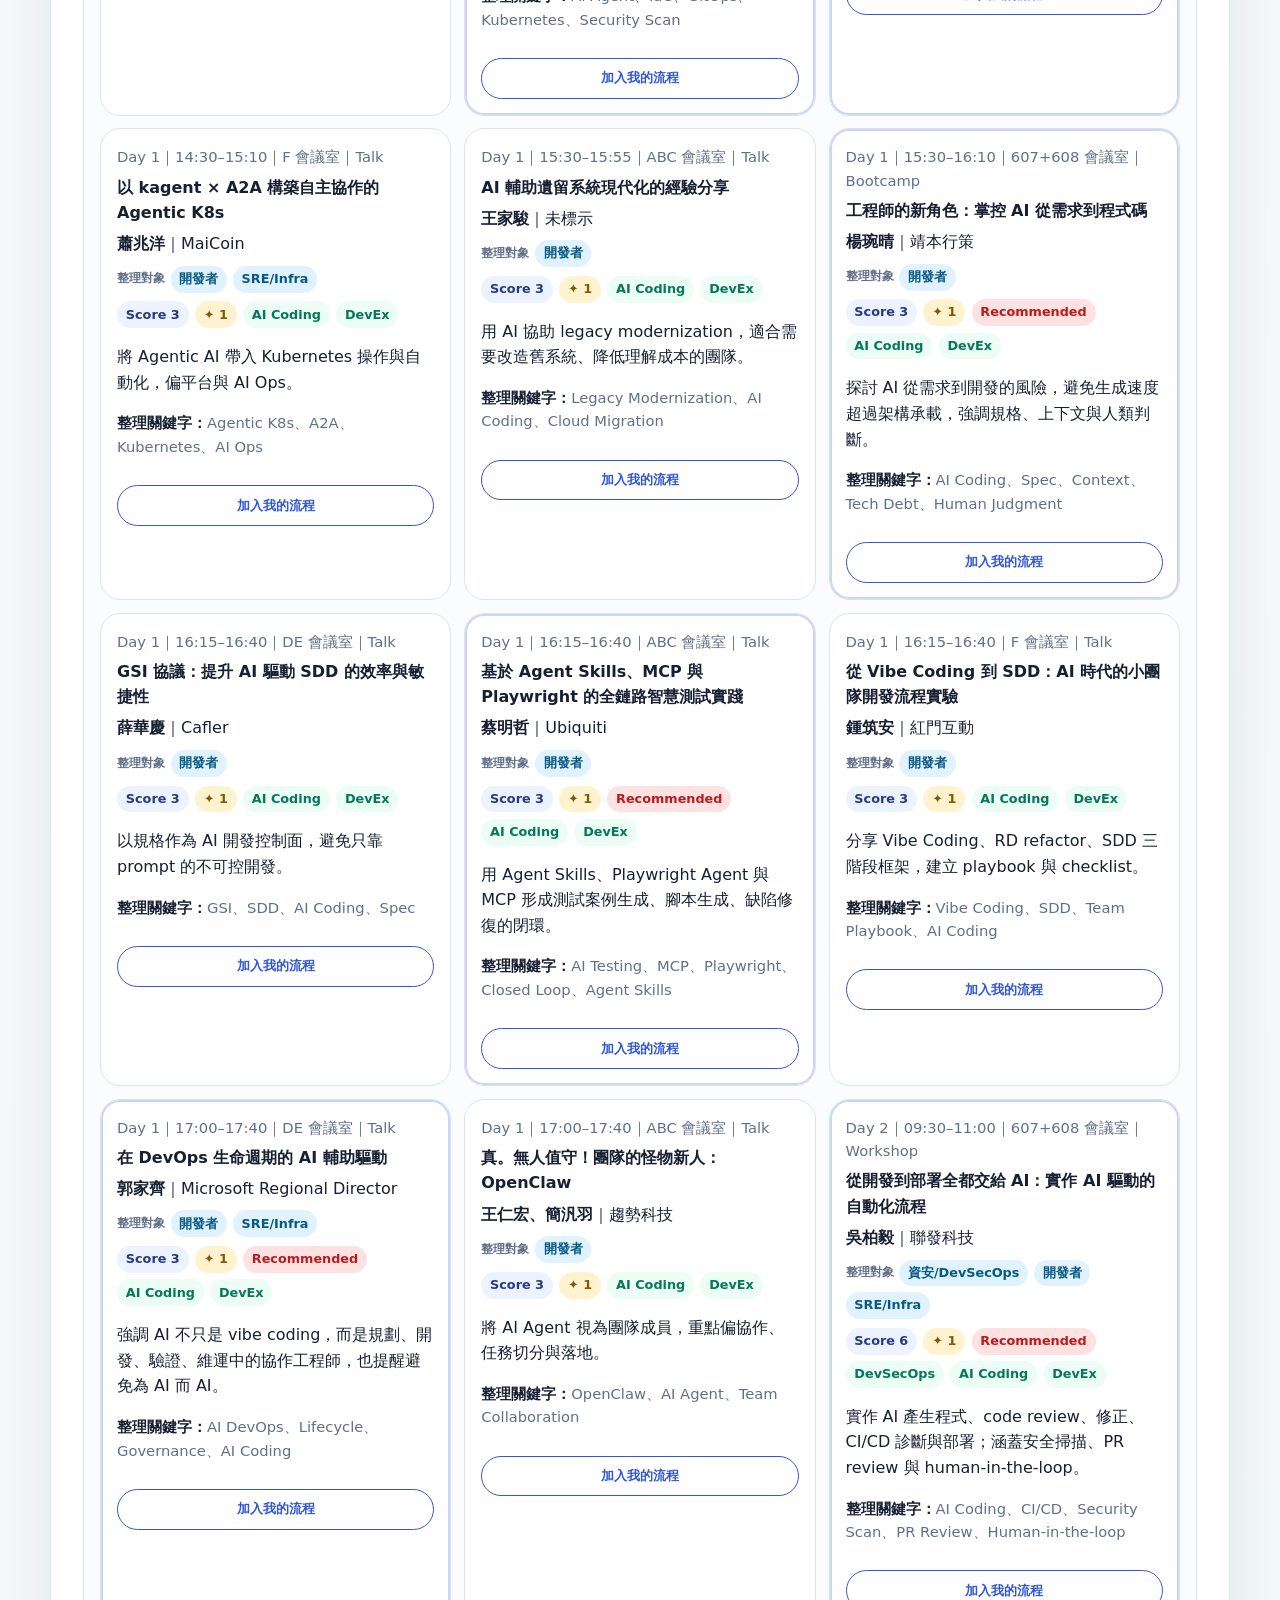
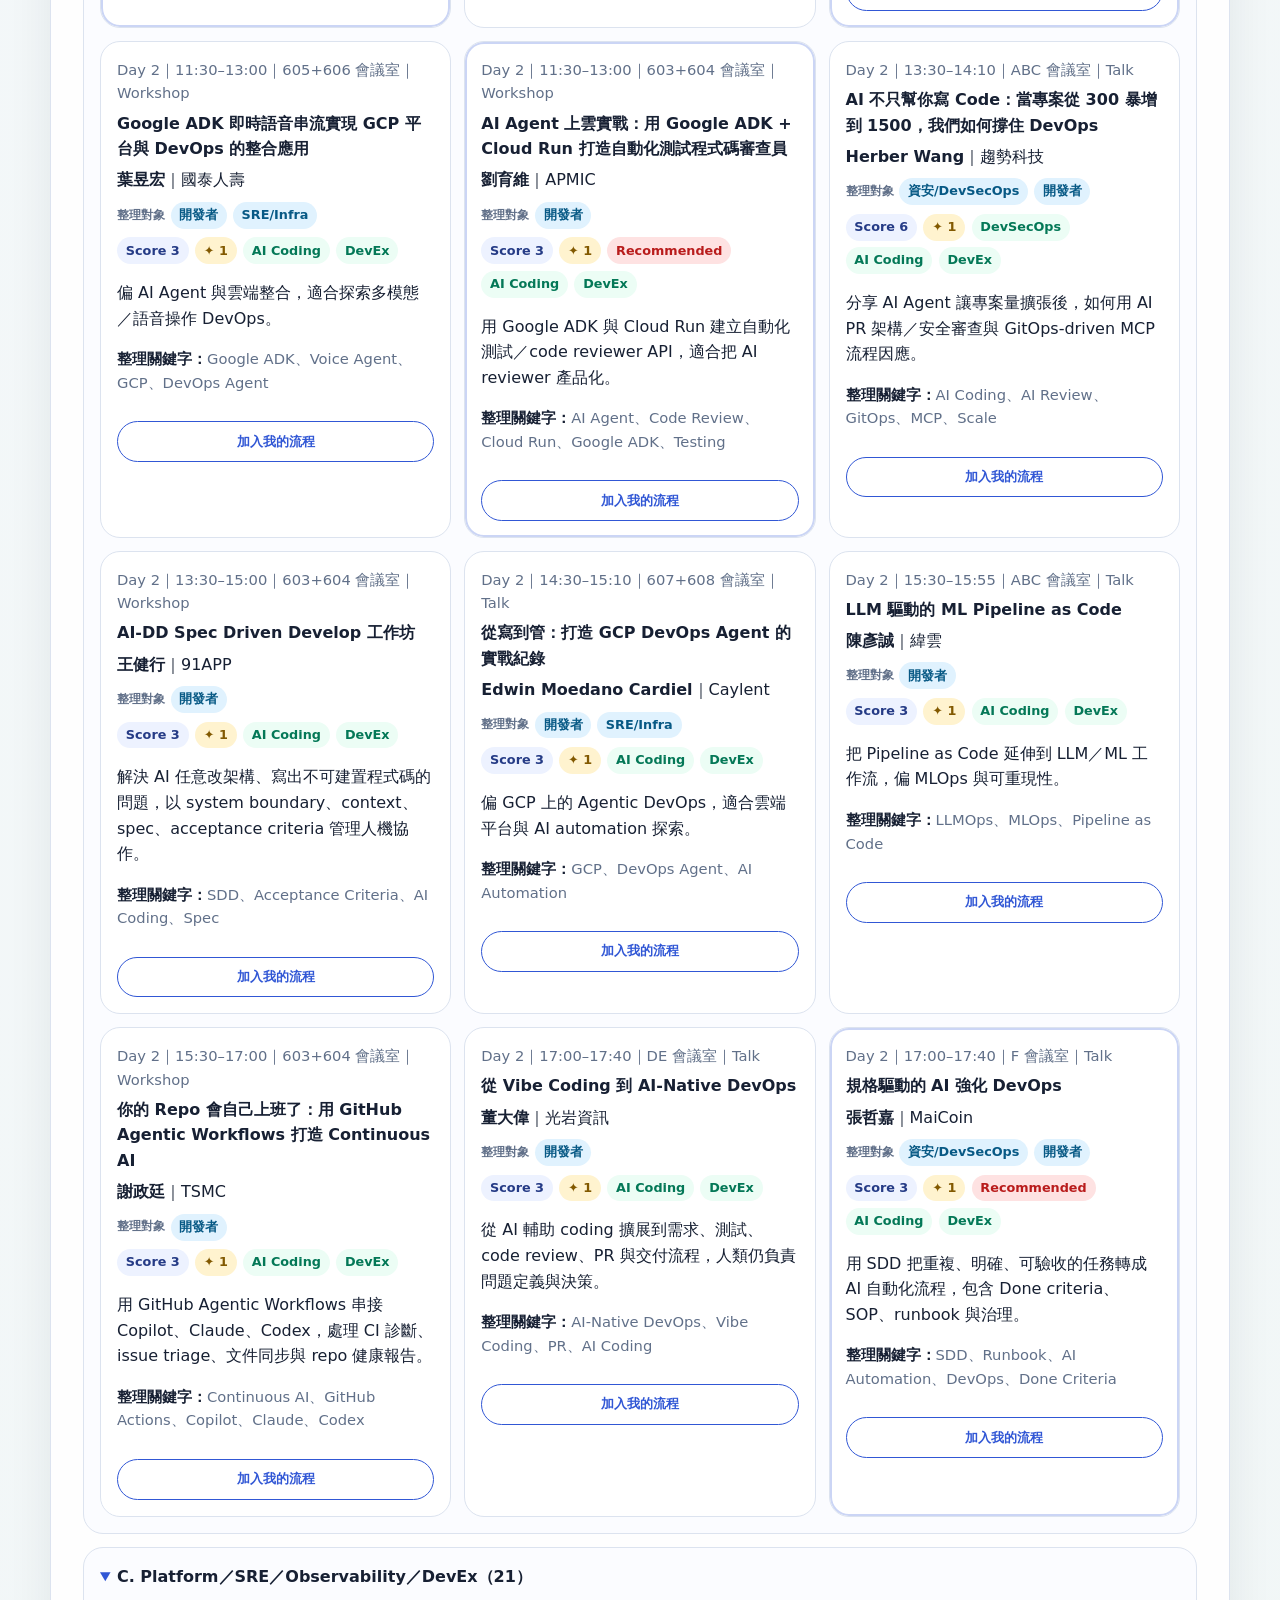
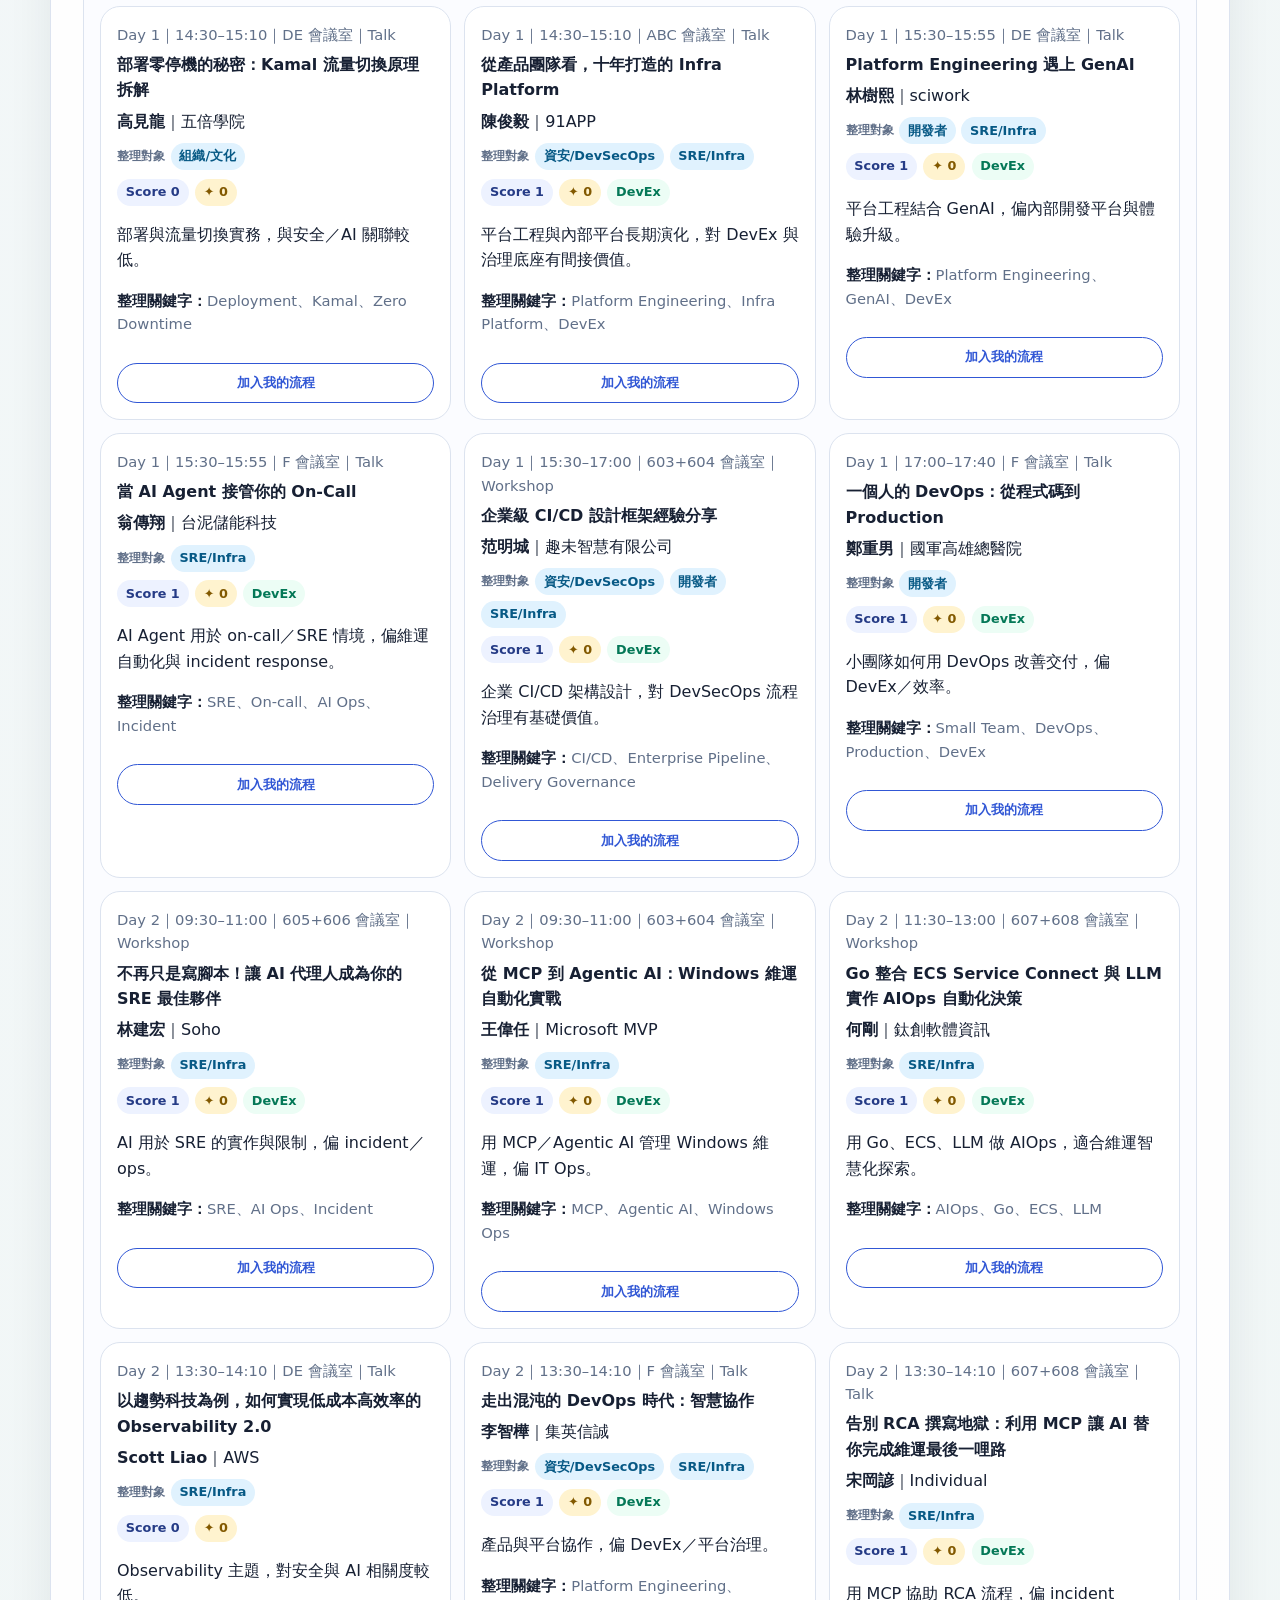
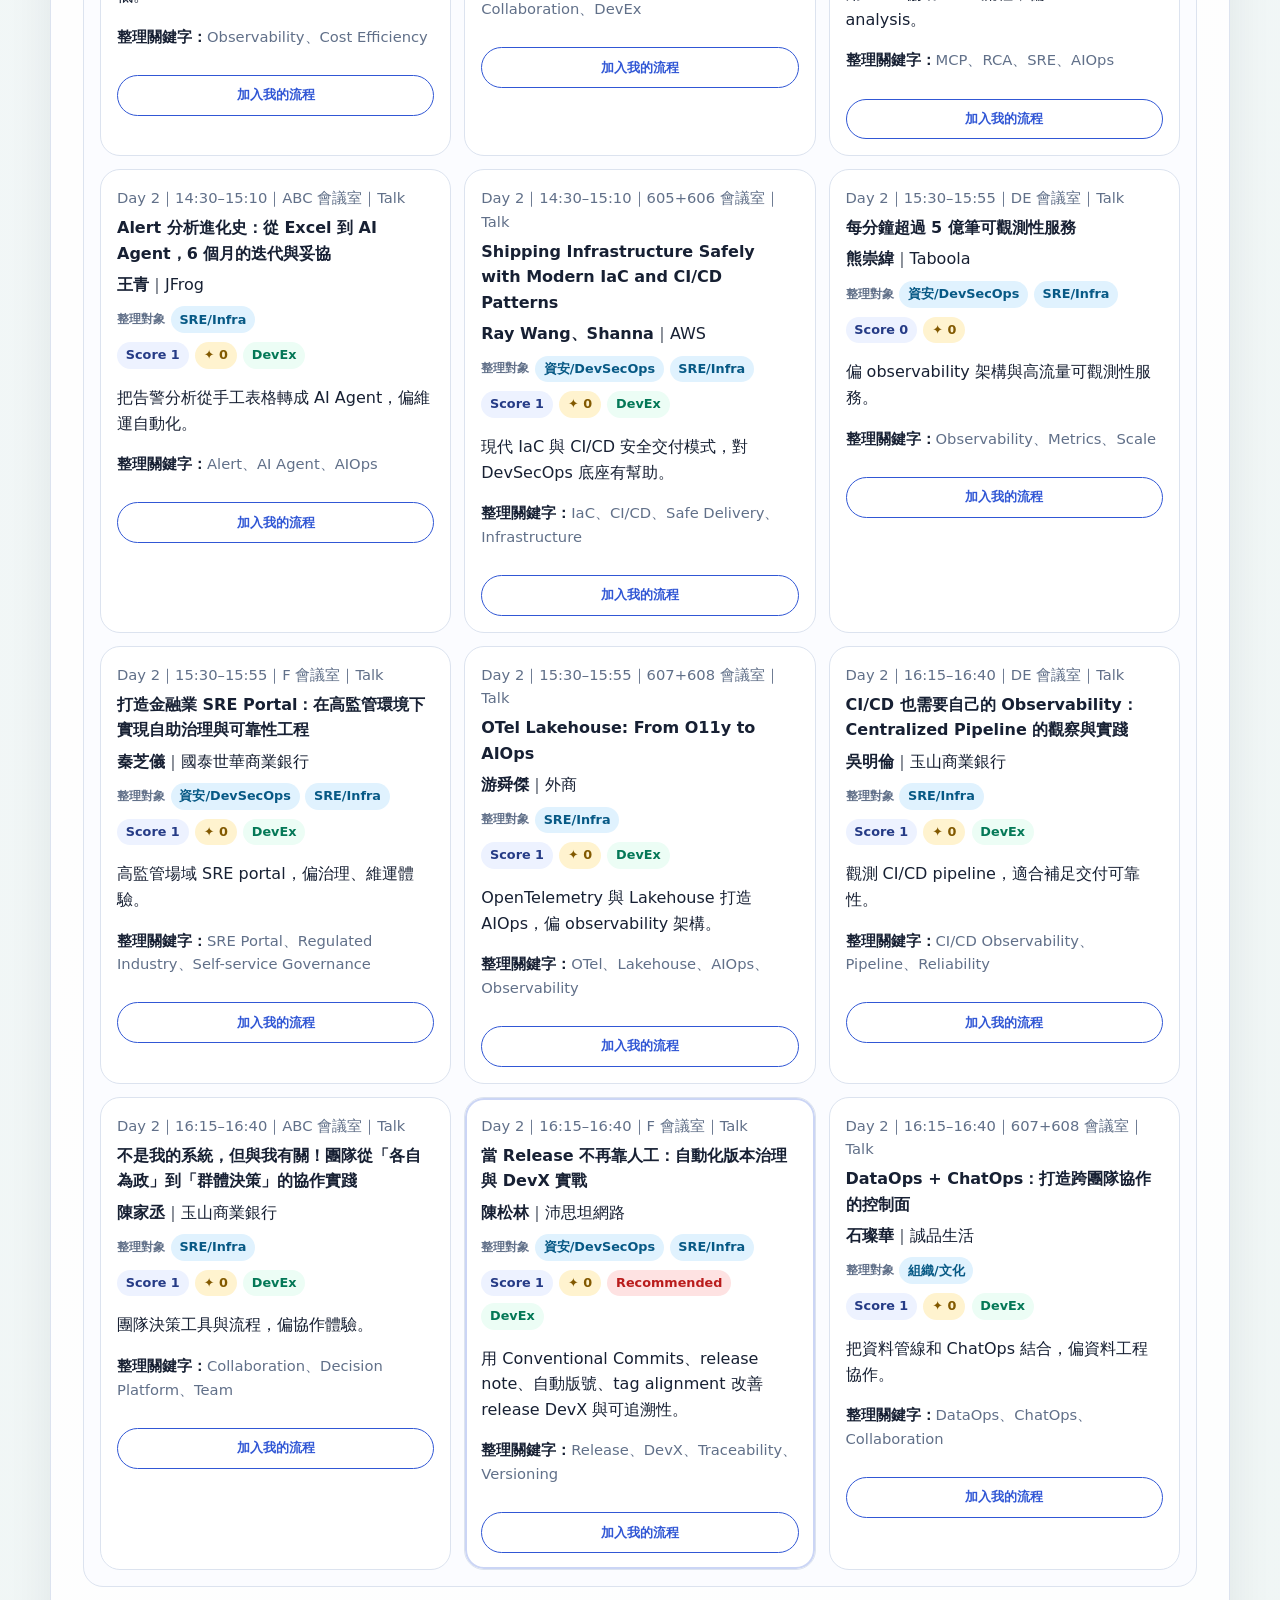
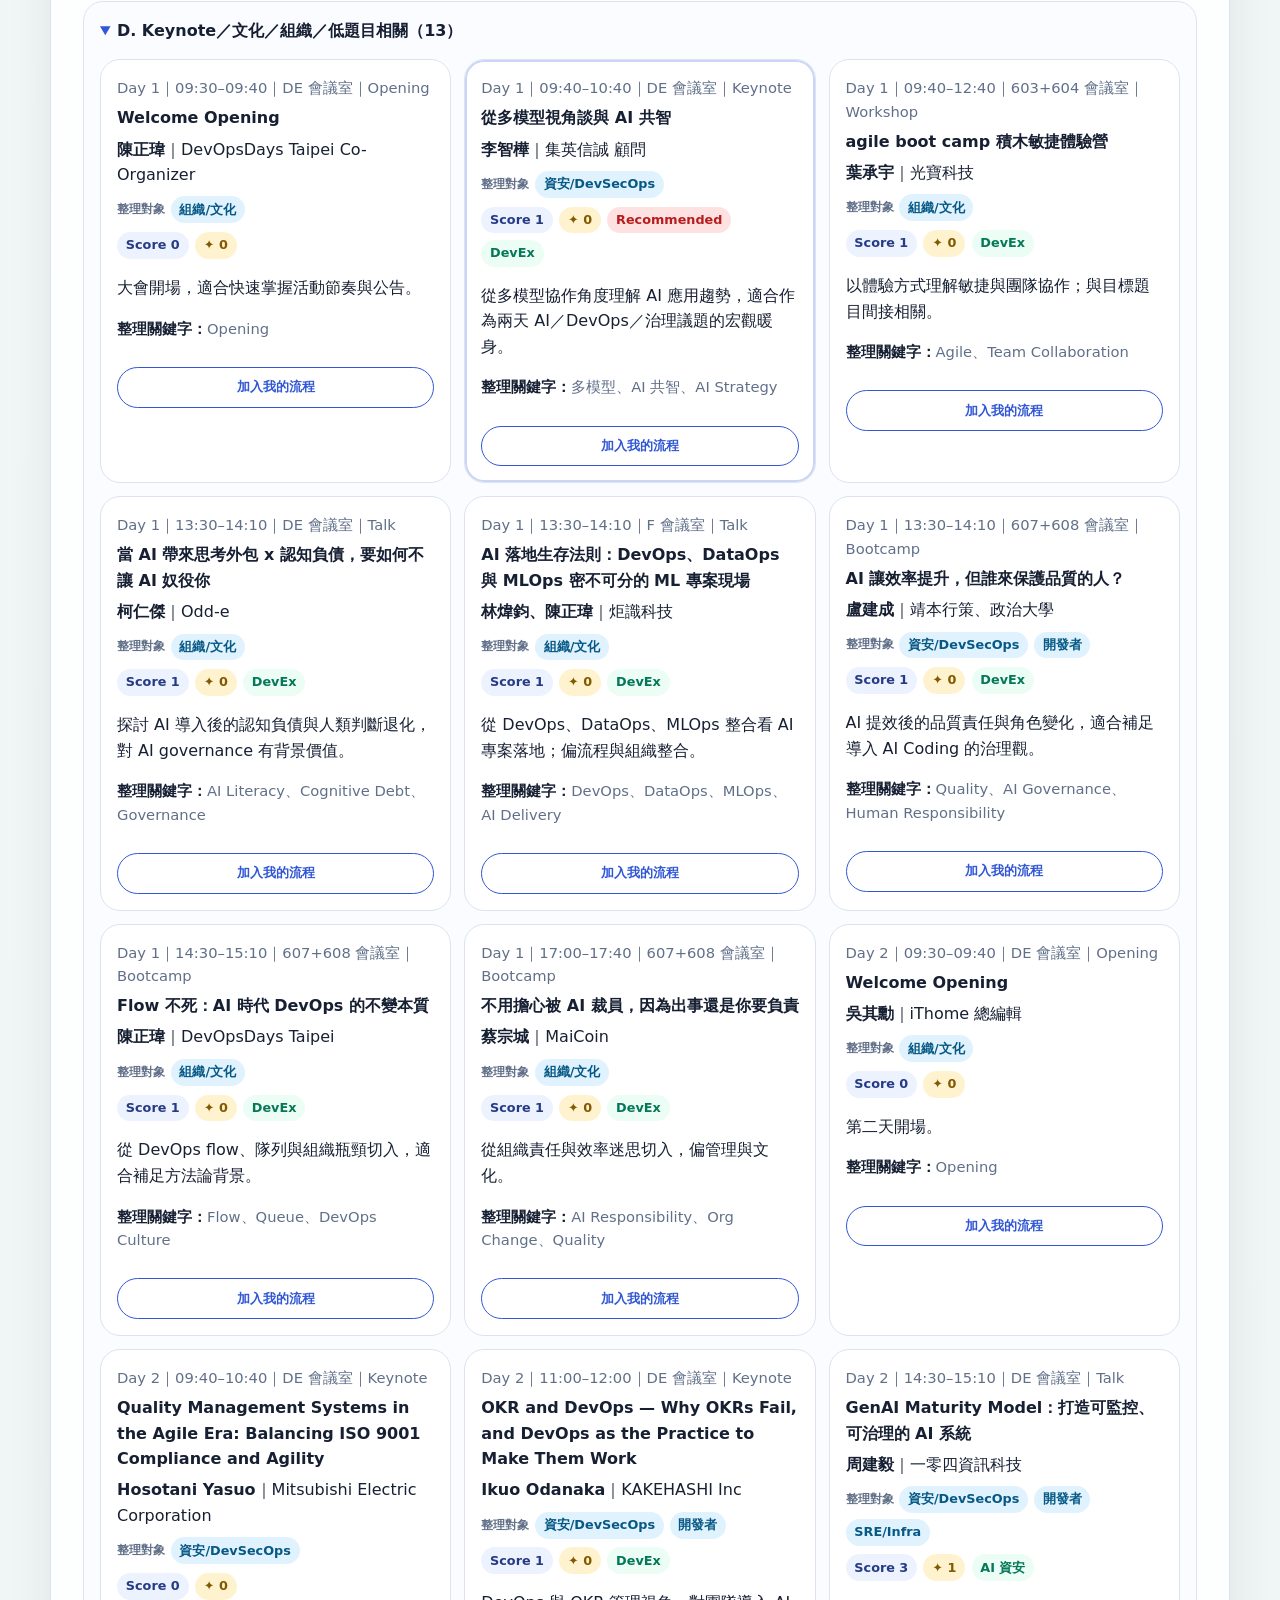
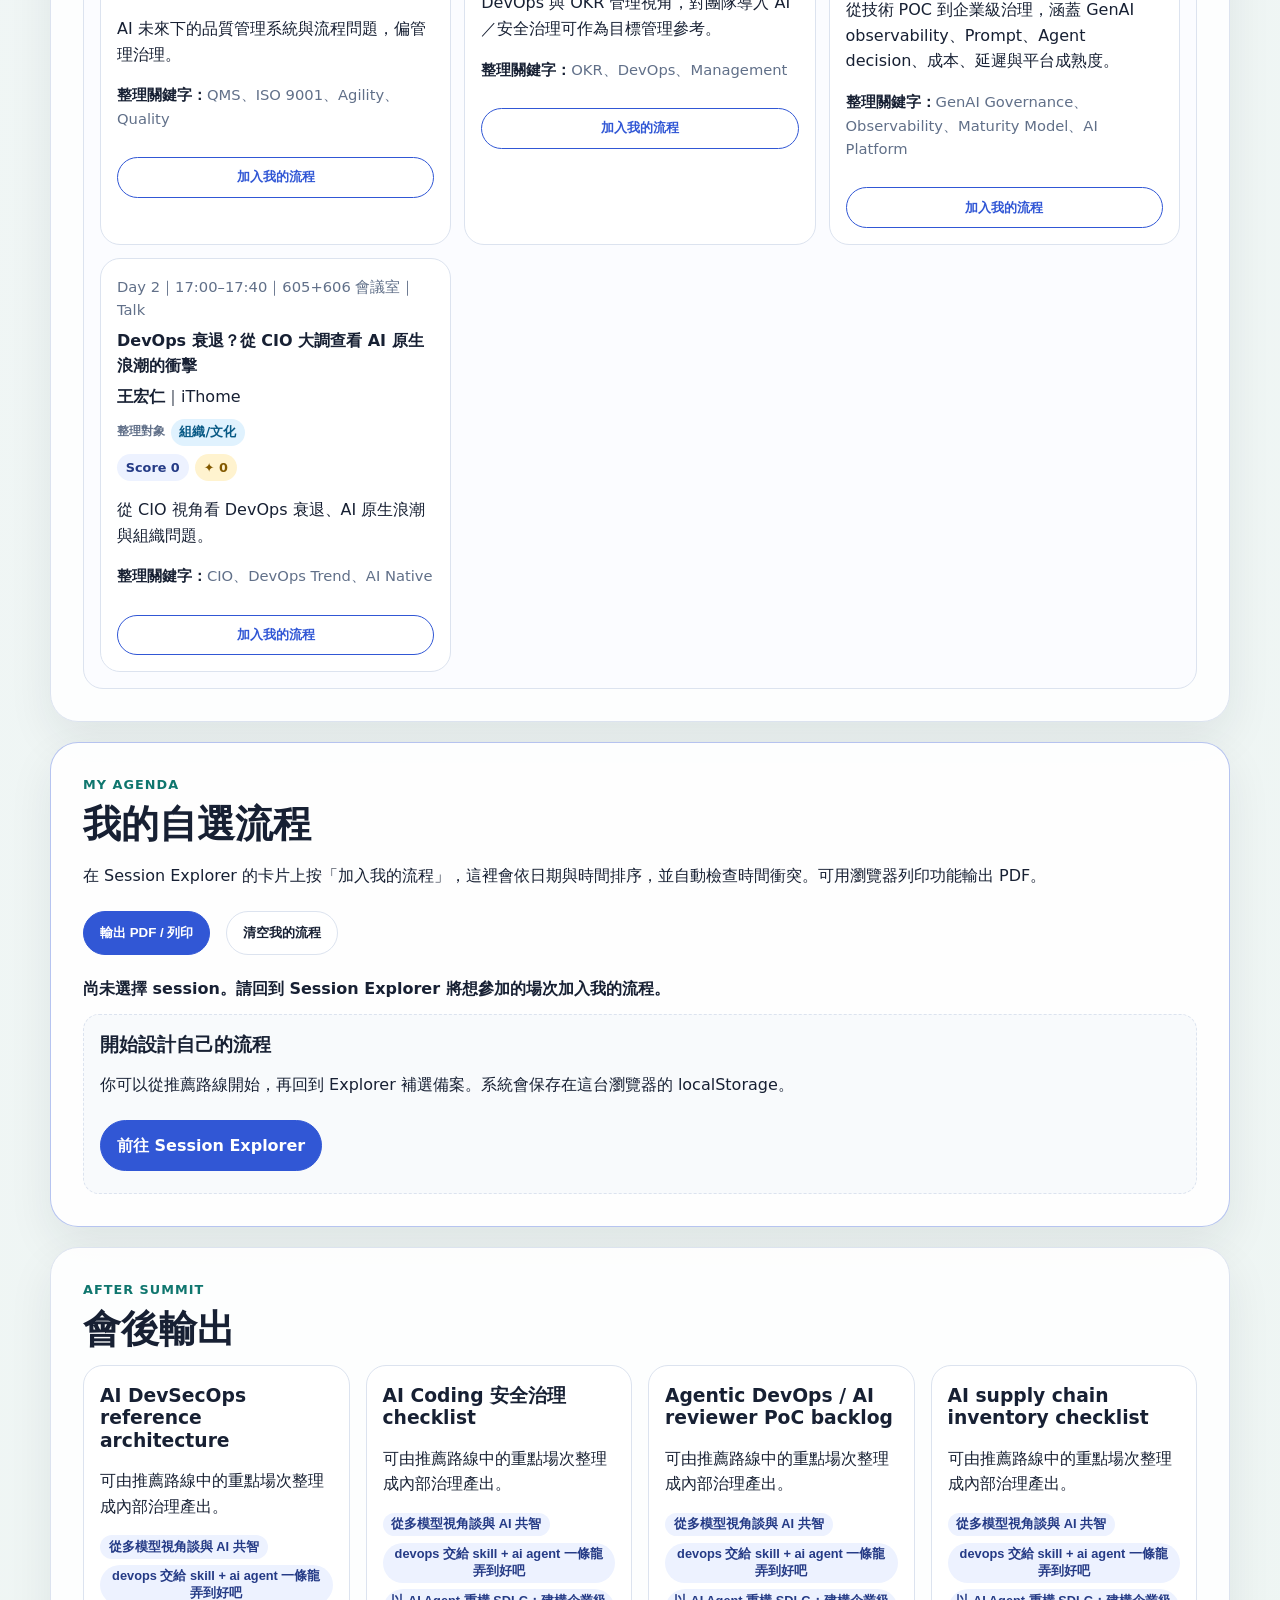
==== commit 08b63e2e: "Merge pull request #3 from bggJoe/codex/-devopsdays-taipei-2026-incpfw Add zero-build static `web-ap" ====
--- a/web-app/index.html
+++ b/web-app/index.html
@@ -16,6 +16,7 @@
       <a href="#overview">總覽</a>
       <a href="#path">推薦路線</a>
       <a href="#explorer">探索</a>
+      <a href="#planner">我的流程</a>
       <a href="#outcomes">會後輸出</a>
     </nav>
   </header>
@@ -30,6 +31,7 @@
         <div class="hero-actions">
           <a class="button primary" href="#path">查看推薦路線</a>
           <a class="button" href="#explorer">開始探索 session</a>
+          <a class="button" href="#planner">查看我的流程</a>
         </div>
       </div>
       <aside class="reading-order" aria-labelledby="reading-order-title">
@@ -39,6 +41,7 @@
           <li>評分：理解優先順序</li>
           <li>推薦路線：先鎖定主路線</li>
           <li>分組探索：比較可替換場次</li>
+          <li>自選流程：勾選 session 並檢查衝突</li>
           <li>會後輸出：整理內部產出</li>
         </ol>
       </aside>
@@ -81,6 +84,21 @@
       <div id="session-groups" class="group-list"></div>
     </section>
 
+    <section id="planner" class="section-card planner-section">
+      <div class="section-heading">
+        <p class="eyebrow">My Agenda</p>
+        <h2>我的自選流程</h2>
+        <p>在 Session Explorer 的卡片上按「加入我的流程」，這裡會依日期與時間排序，並自動檢查時間衝突。可用瀏覽器列印功能輸出 PDF。</p>
+      </div>
+      <div class="planner-actions">
+        <button class="button primary" type="button" id="print-plan">輸出 PDF / 列印</button>
+        <button class="button" type="button" id="clear-plan">清空我的流程</button>
+      </div>
+      <div id="planner-alerts" class="planner-alerts" aria-live="polite"></div>
+      <div id="planner-summary" class="planner-summary"></div>
+      <div id="planner-result" class="planner-result"></div>
+    </section>
+
     <section id="outcomes" class="section-card">
       <div class="section-heading">
         <p class="eyebrow">After Summit</p>
--- a/web-app/styles.css
+++ b/web-app/styles.css
@@ -465,3 +465,149 @@
     grid-template-columns: minmax(220px, 1.4fr) repeat(6, minmax(120px, 0.8fr));
   }
 }
+
+.session-open-area {
+  display: block;
+  width: 100%;
+  text-align: left;
+  cursor: pointer;
+}
+
+.session-open-area:focus-visible {
+  outline: 3px solid rgba(49, 87, 213, 0.35);
+  outline-offset: 4px;
+  border-radius: 14px;
+}
+
+.plan-toggle {
+  width: 100%;
+  margin-top: 0.75rem;
+  padding: 0.65rem 0.85rem;
+  border: 1px solid var(--brand);
+  border-radius: 999px;
+  background: #ffffff;
+  color: var(--brand);
+  font-weight: 900;
+  cursor: pointer;
+}
+
+.plan-toggle.is-selected {
+  background: var(--brand);
+  color: #ffffff;
+}
+
+.planner-section {
+  border-color: rgba(49, 87, 213, 0.35);
+}
+
+.planner-actions {
+  display: flex;
+  flex-wrap: wrap;
+  gap: 0.5rem;
+  margin-bottom: 1rem;
+}
+
+.planner-summary {
+  margin: 0.75rem 0;
+  font-weight: 900;
+}
+
+.conflict-box,
+.success-box,
+.empty-planner {
+  padding: 1rem;
+  border-radius: 16px;
+}
+
+.conflict-box {
+  border: 1px solid #f97316;
+  background: #fff7ed;
+  color: #9a3412;
+}
+
+.success-box {
+  border: 1px solid #34d399;
+  background: #ecfdf5;
+  color: #047857;
+}
+
+.empty-planner {
+  border: 1px dashed var(--line);
+  background: #f8fafc;
+}
+
+.planner-result {
+  display: grid;
+  gap: 0.85rem;
+}
+
+.planner-item {
+  display: grid;
+  grid-template-columns: 150px minmax(0, 1fr) auto;
+  gap: 1rem;
+  align-items: start;
+  padding: 1rem;
+  border: 1px solid var(--line);
+  border-left: 5px solid var(--brand-2);
+  border-radius: 18px;
+  background: #ffffff;
+}
+
+.planner-item.has-conflict {
+  border-left-color: #f97316;
+  background: #fff7ed;
+}
+
+.planner-time {
+  display: grid;
+  gap: 0.25rem;
+  color: var(--muted);
+}
+
+.planner-time strong {
+  color: var(--ink);
+}
+
+@media (max-width: 900px) {
+  .planner-item {
+    grid-template-columns: 1fr;
+  }
+}
+
+@media print {
+  .site-header,
+  #overview,
+  #score,
+  #path,
+  #explorer,
+  #outcomes,
+  .planner-actions,
+  dialog {
+    display: none !important;
+  }
+
+  body {
+    background: #ffffff;
+  }
+
+  main,
+  .planner-section {
+    width: 100%;
+    margin: 0;
+    box-shadow: none;
+    border: 0;
+  }
+
+  .planner-section {
+    display: block !important;
+  }
+}
+
+.dialog-plan-action {
+  margin: 1rem 0;
+}
+
+.dialog-plan-action .plan-toggle {
+  width: auto;
+  min-width: 12rem;
+}
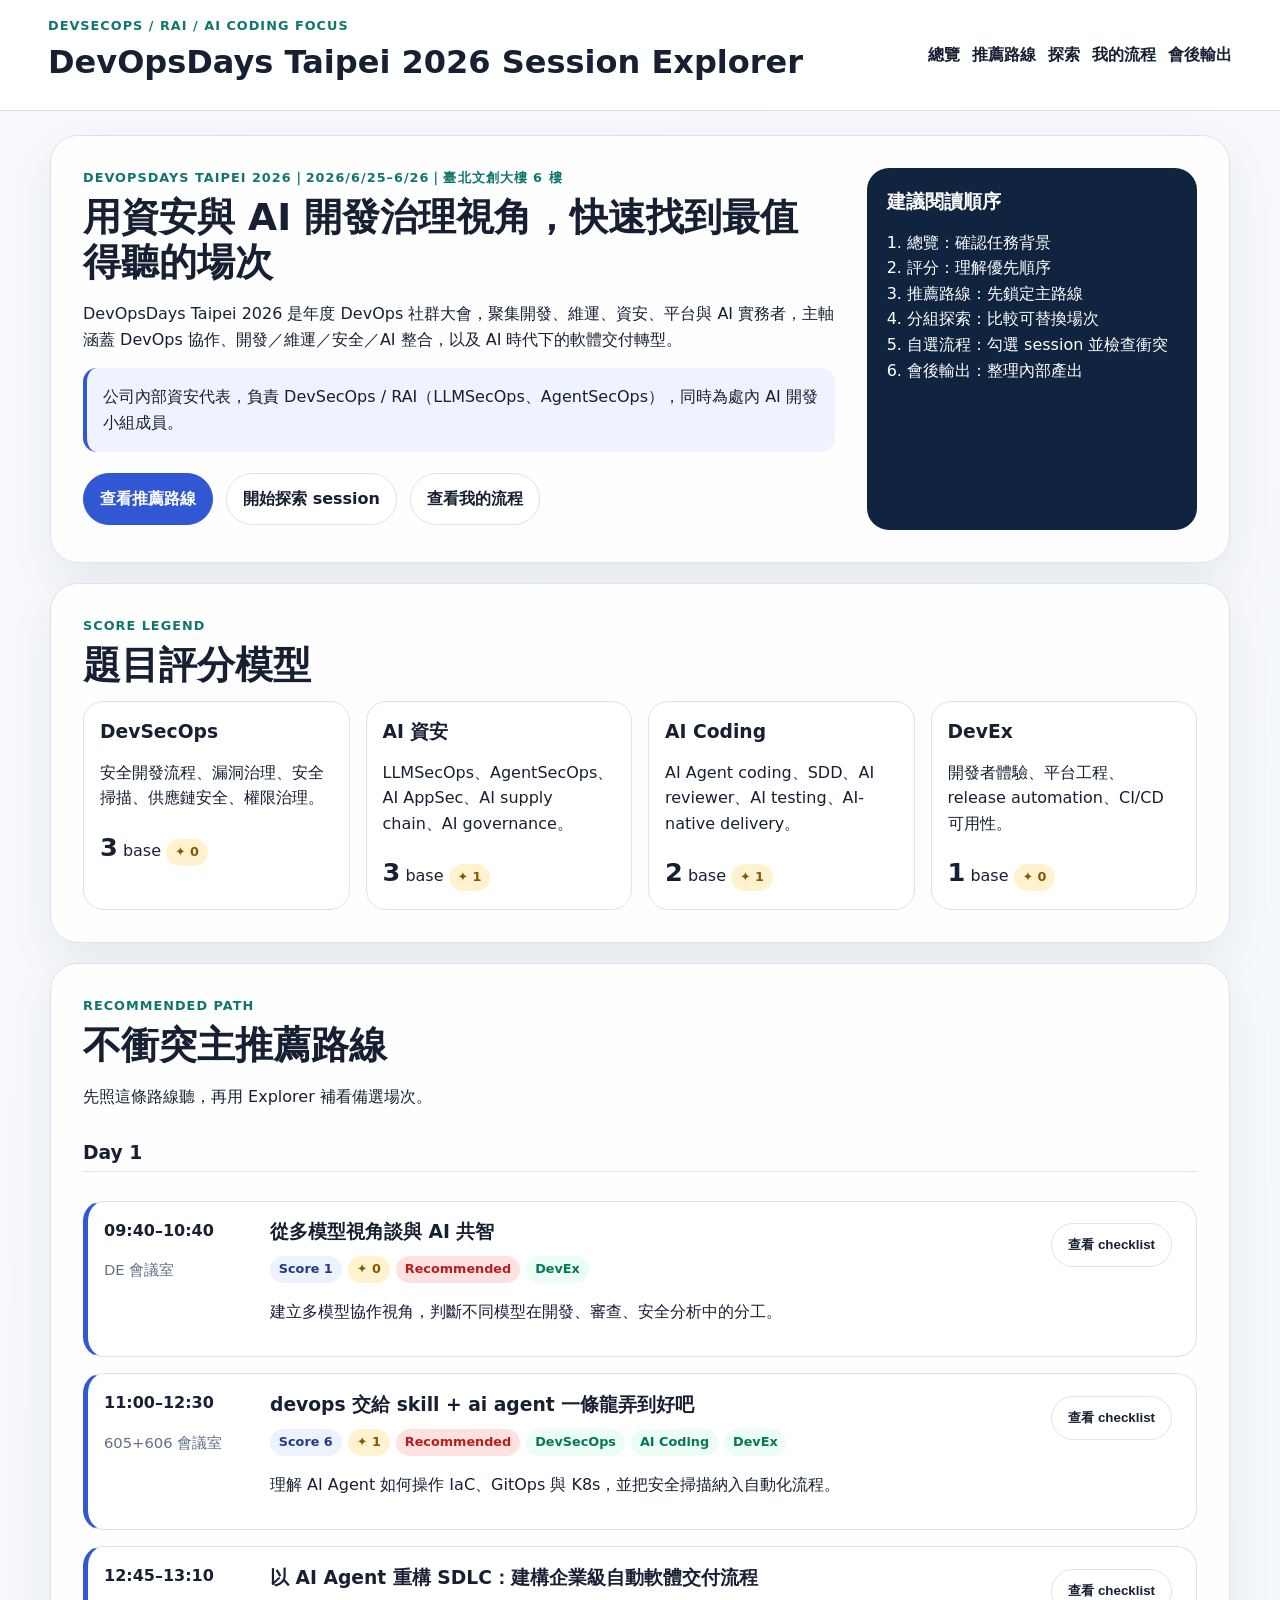
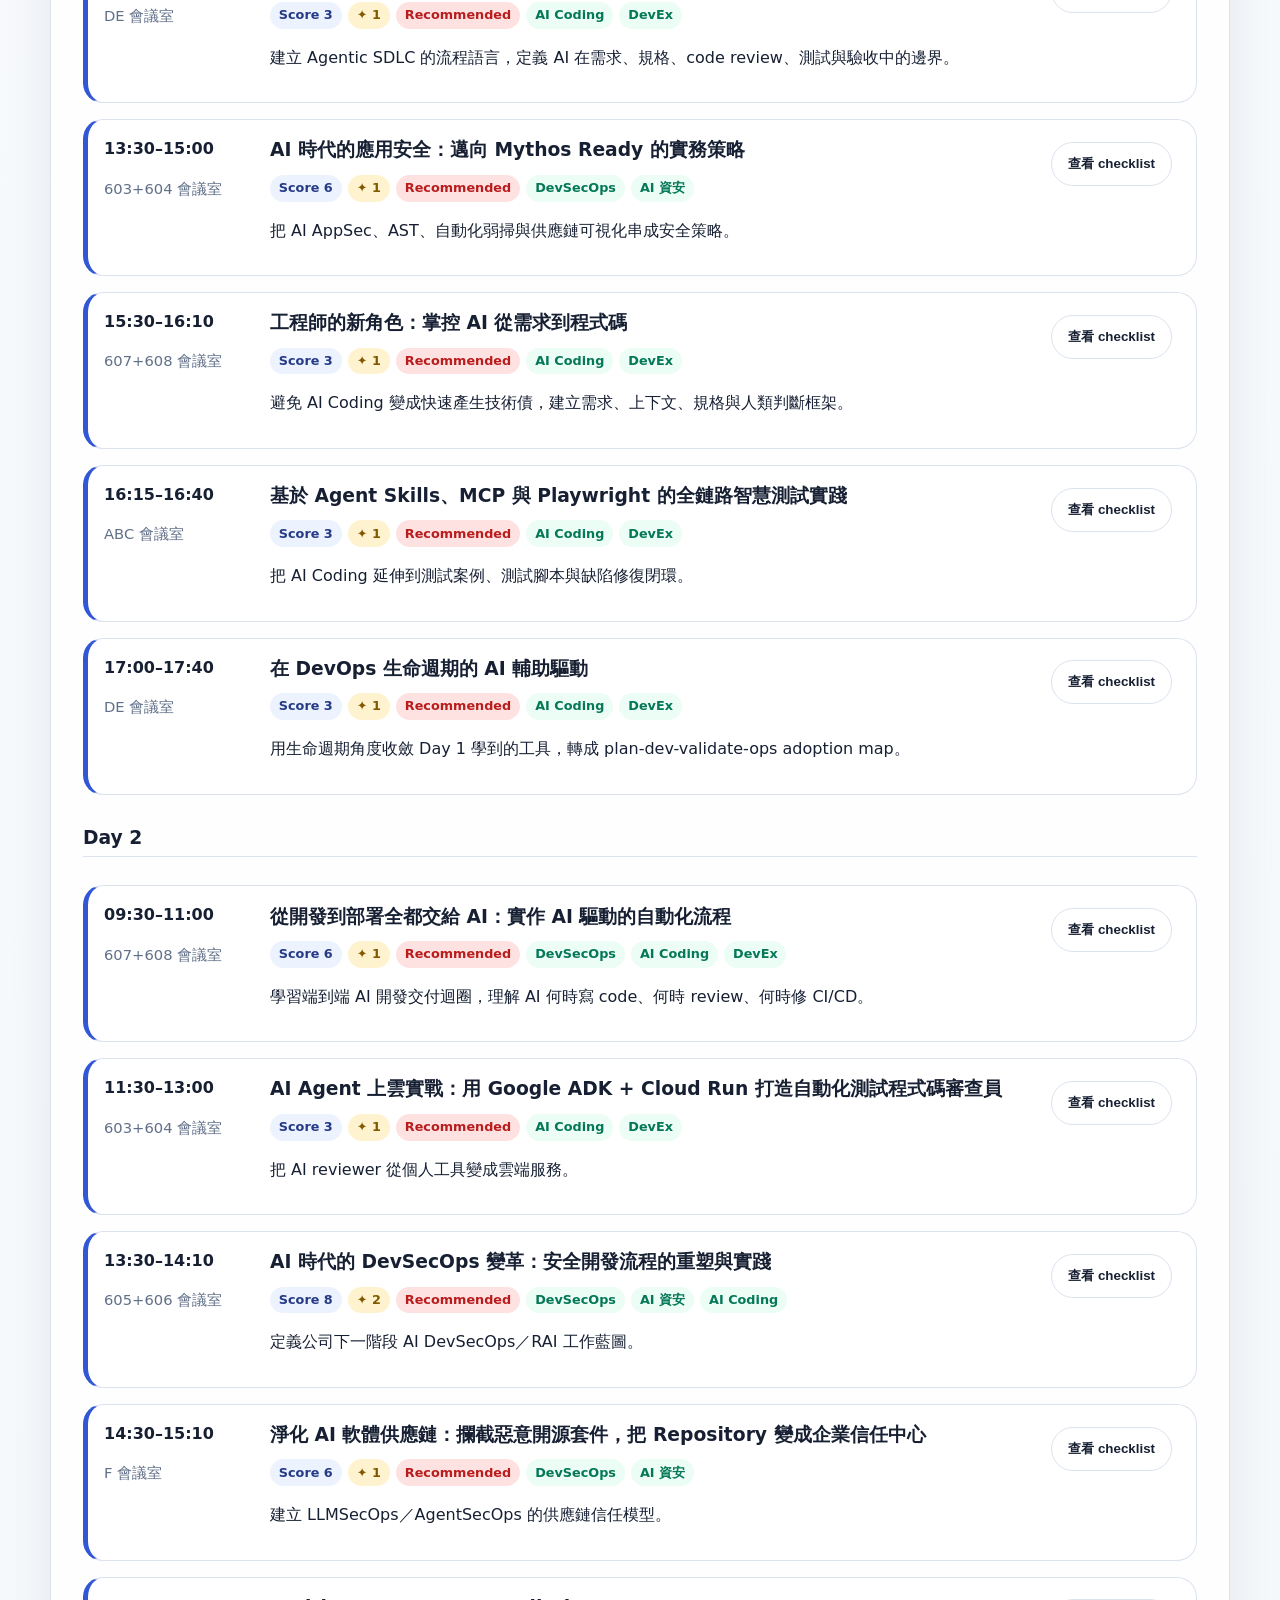
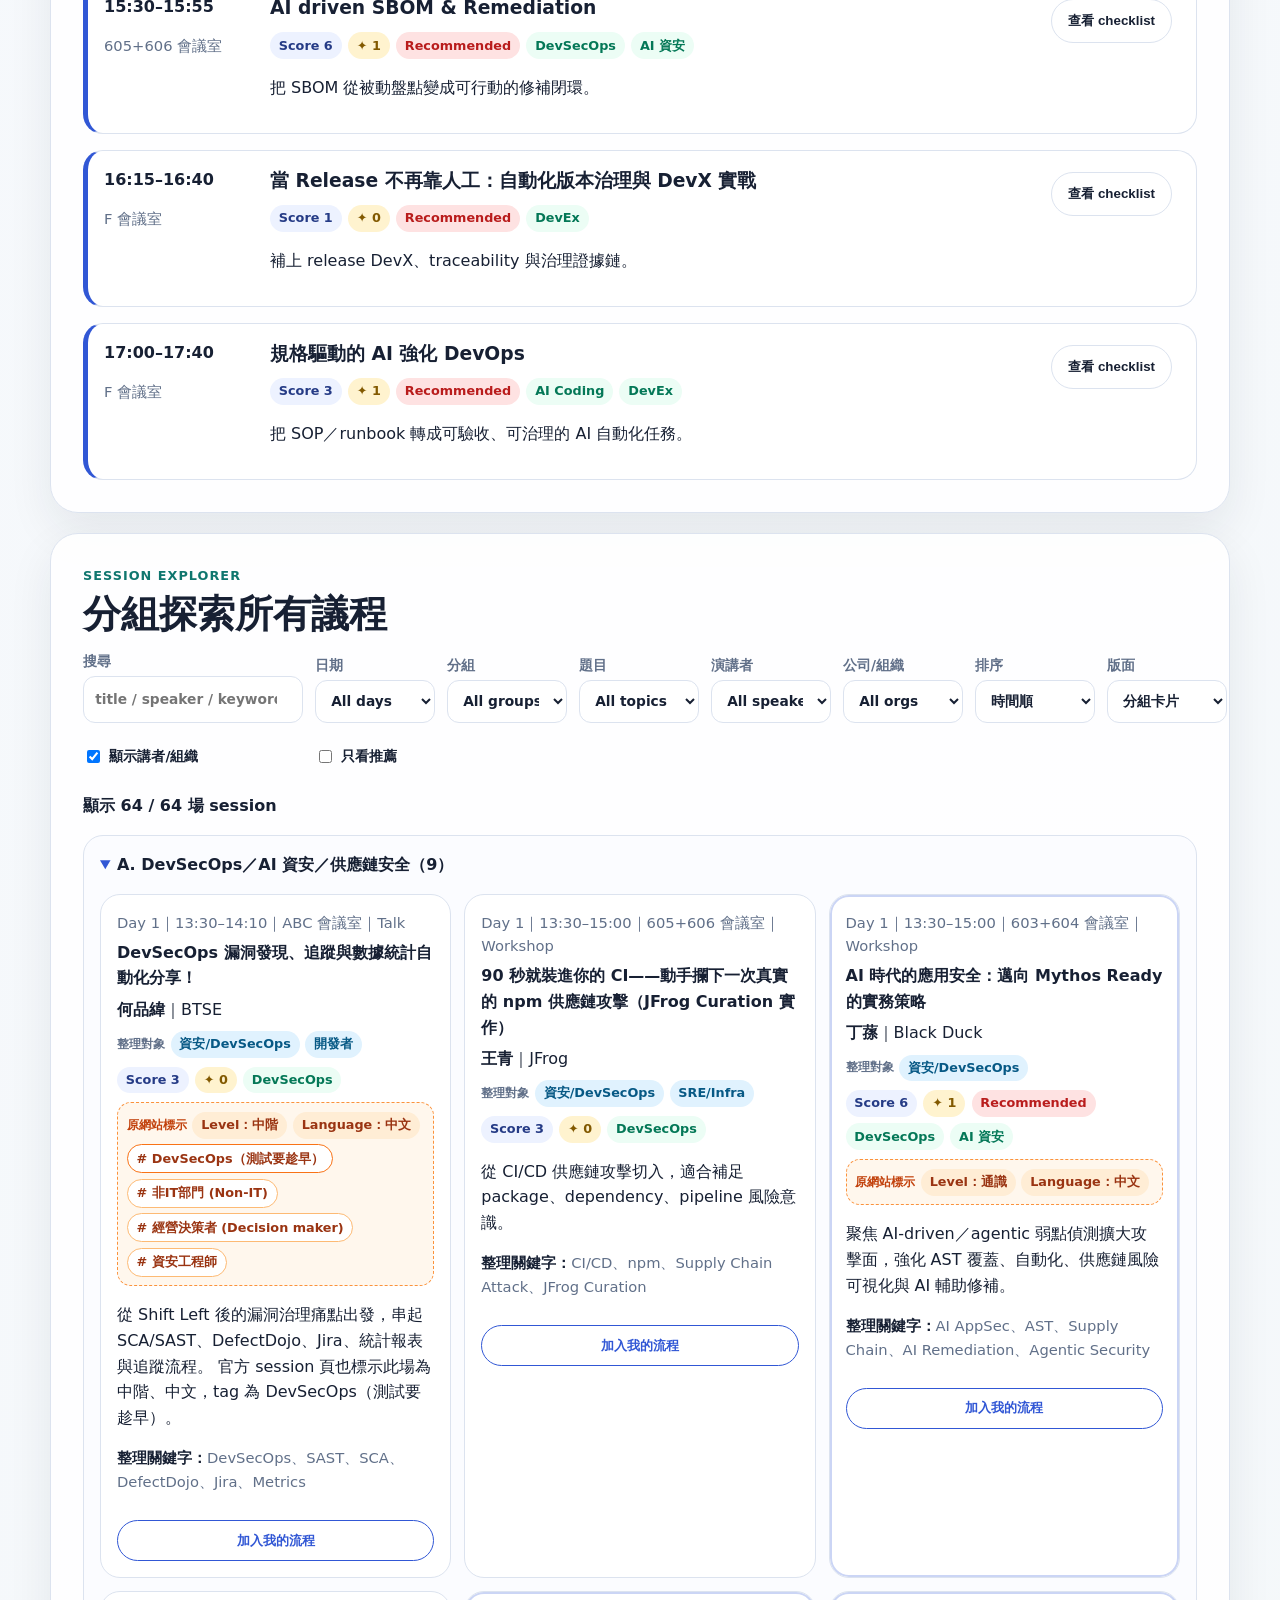
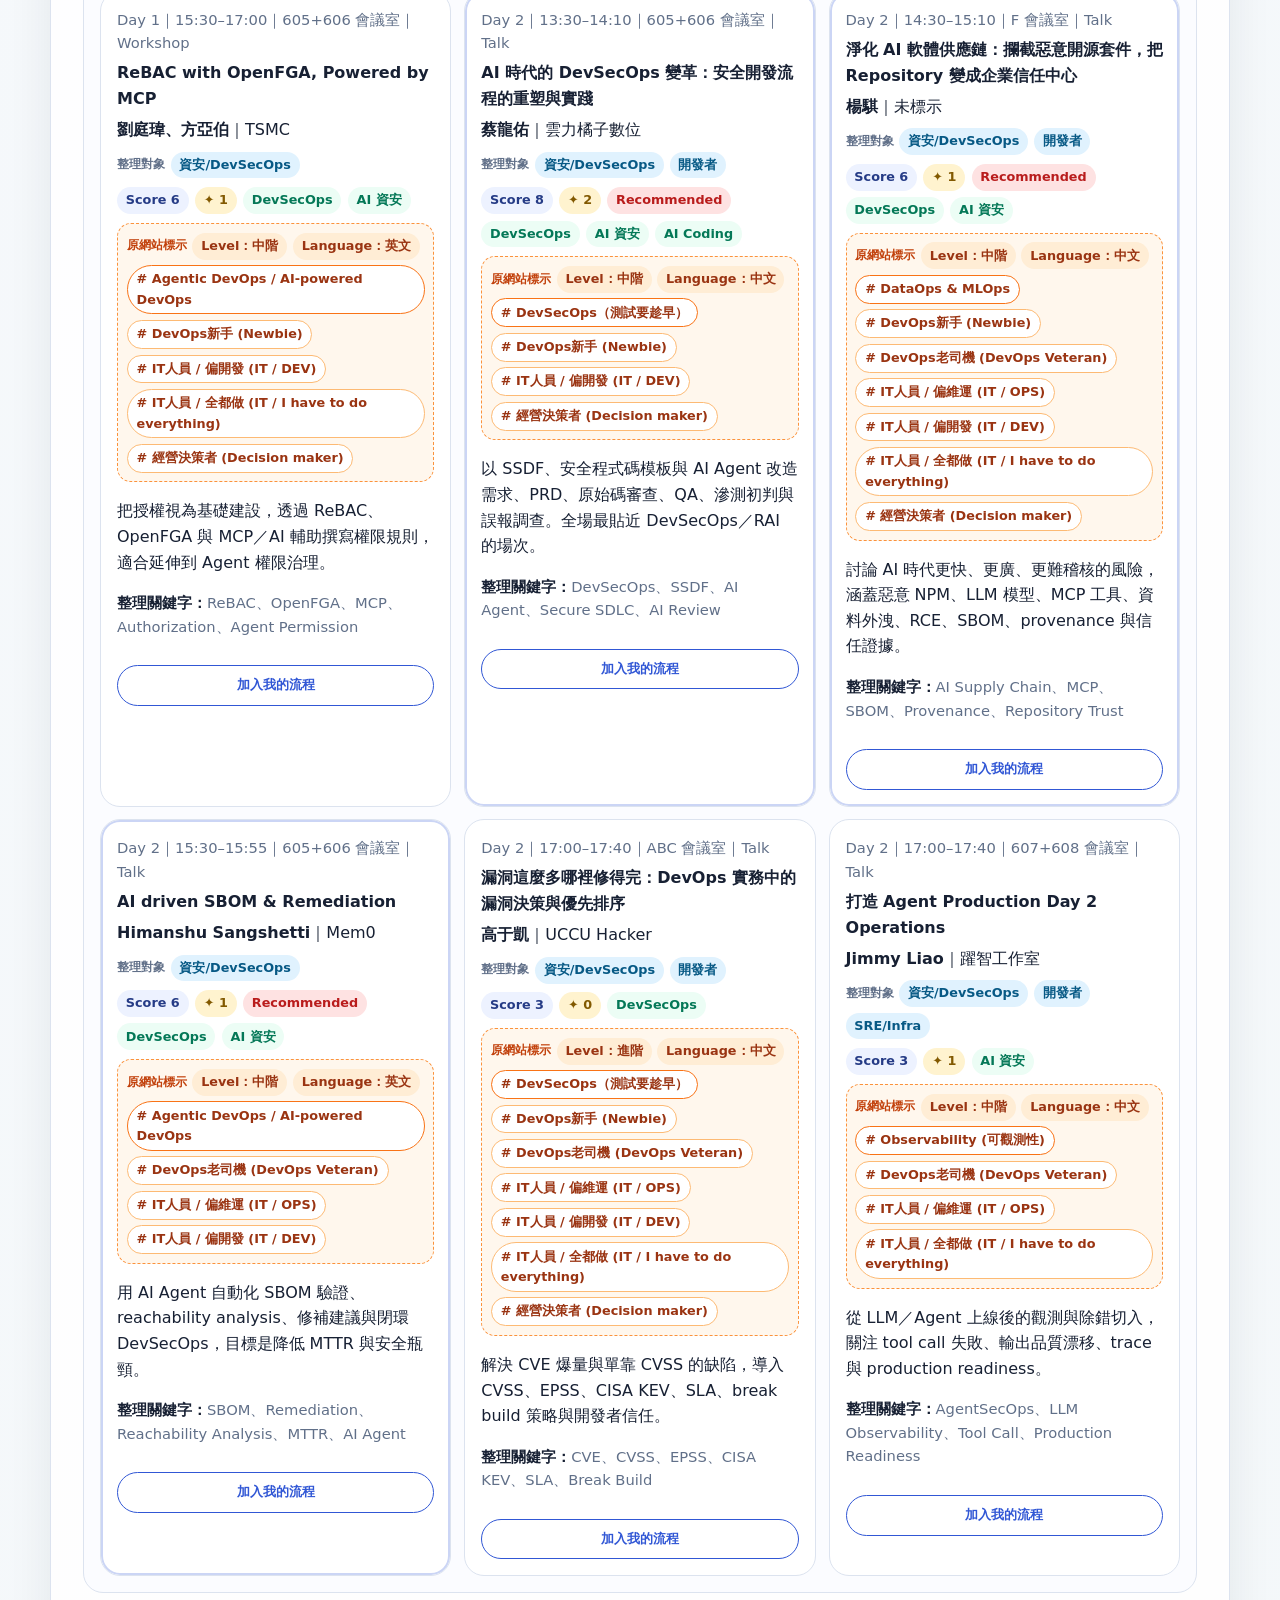
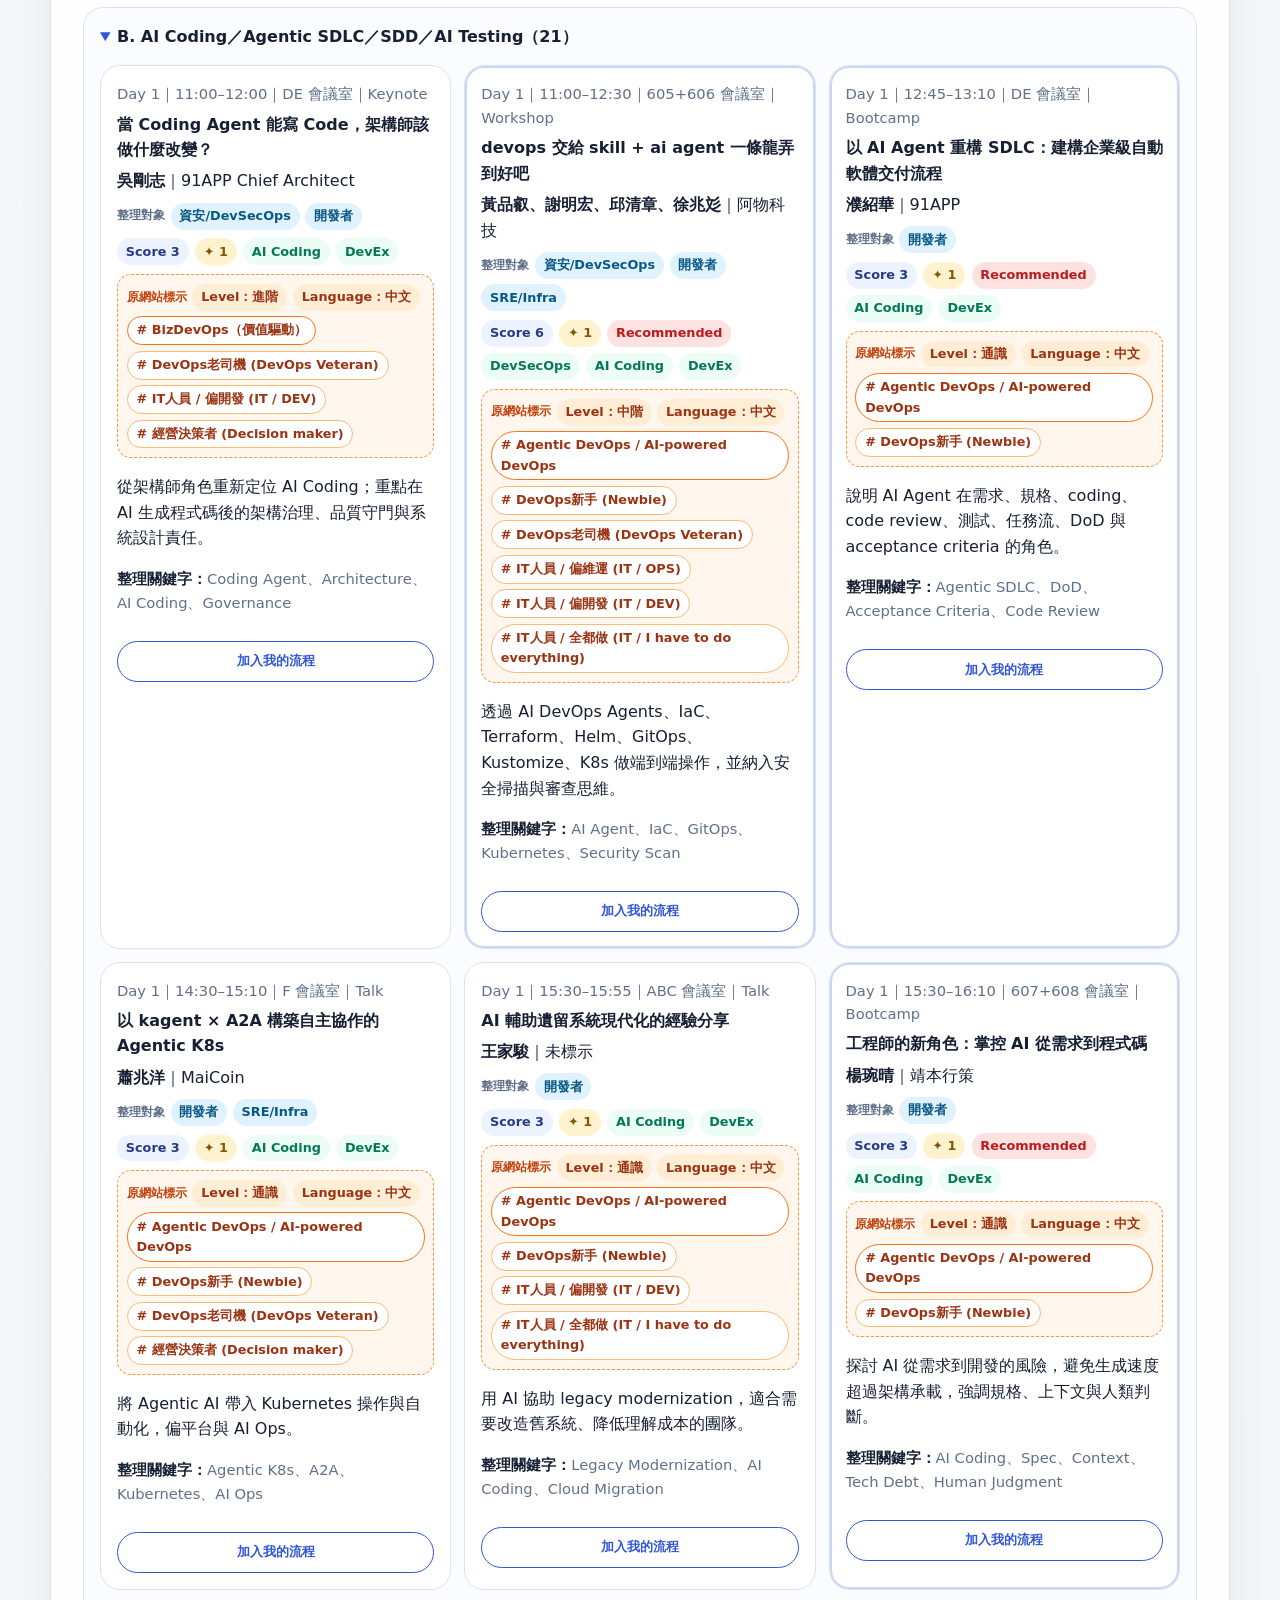
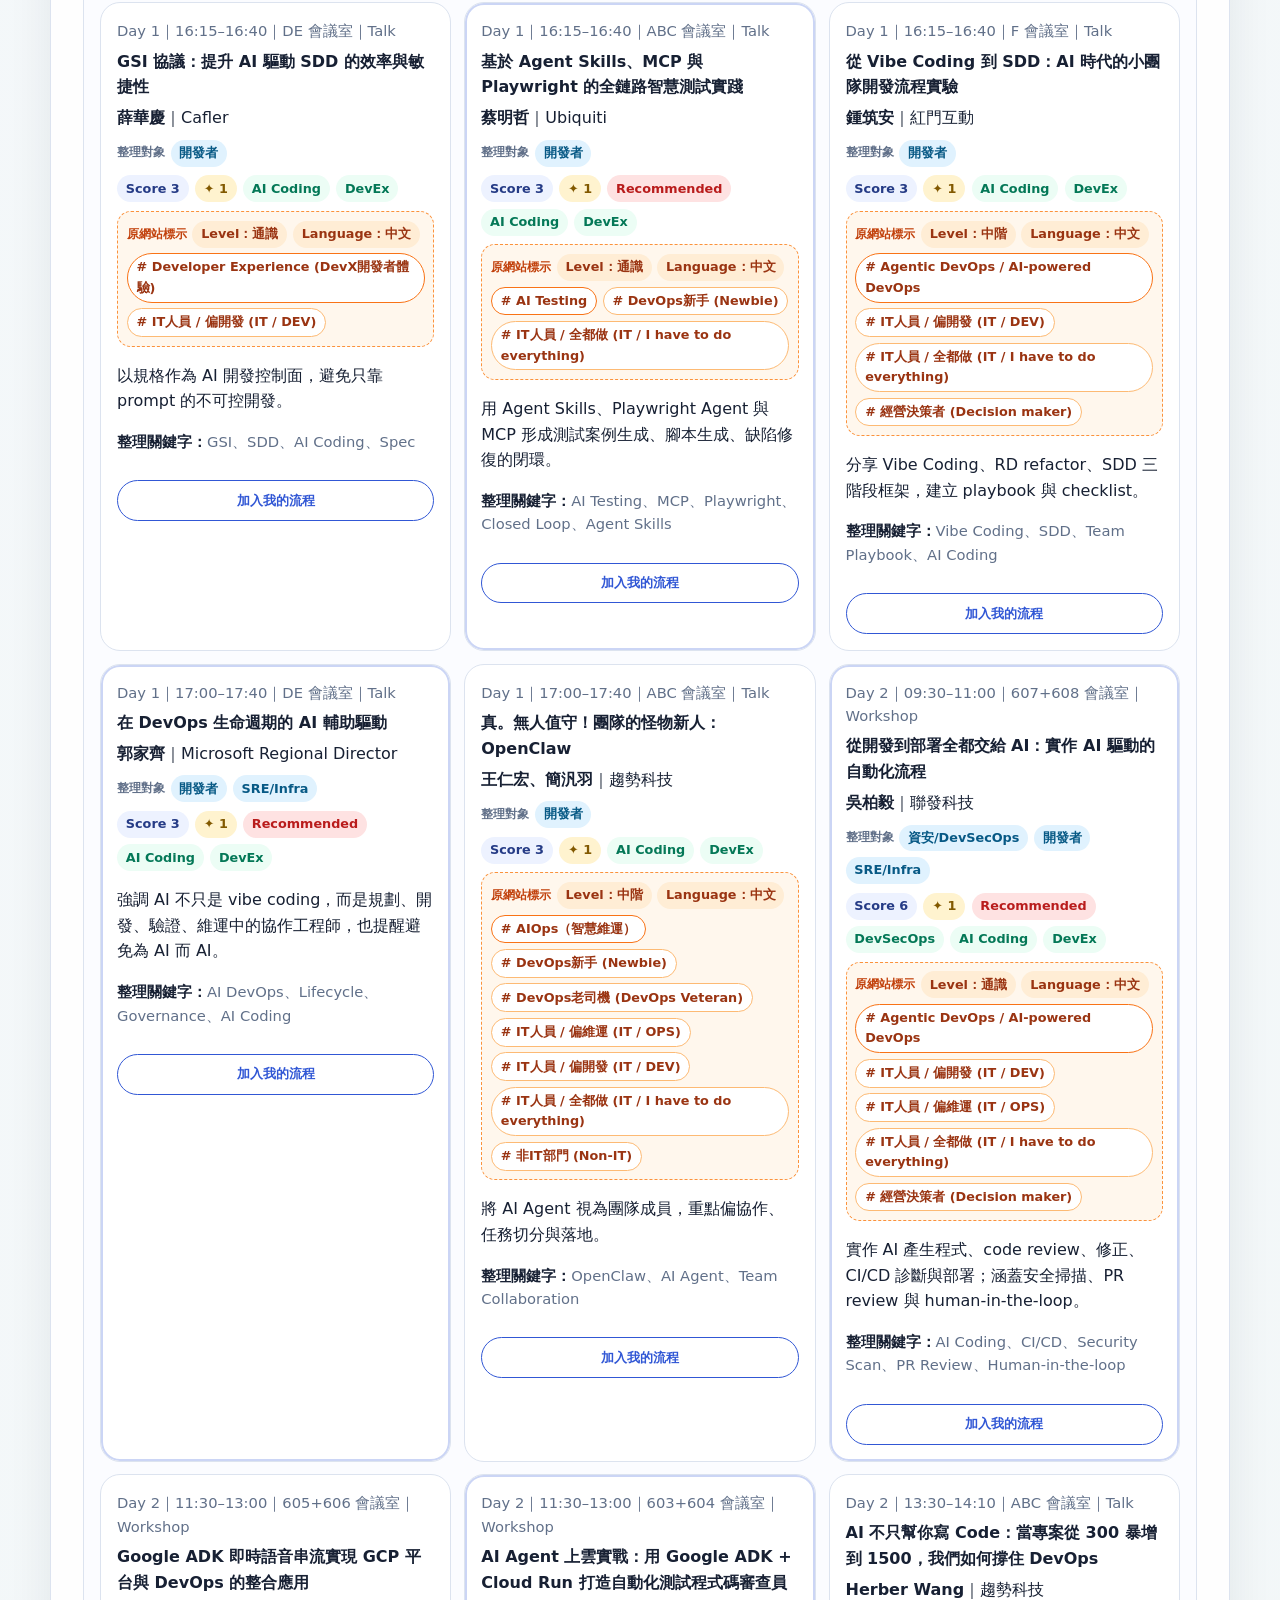
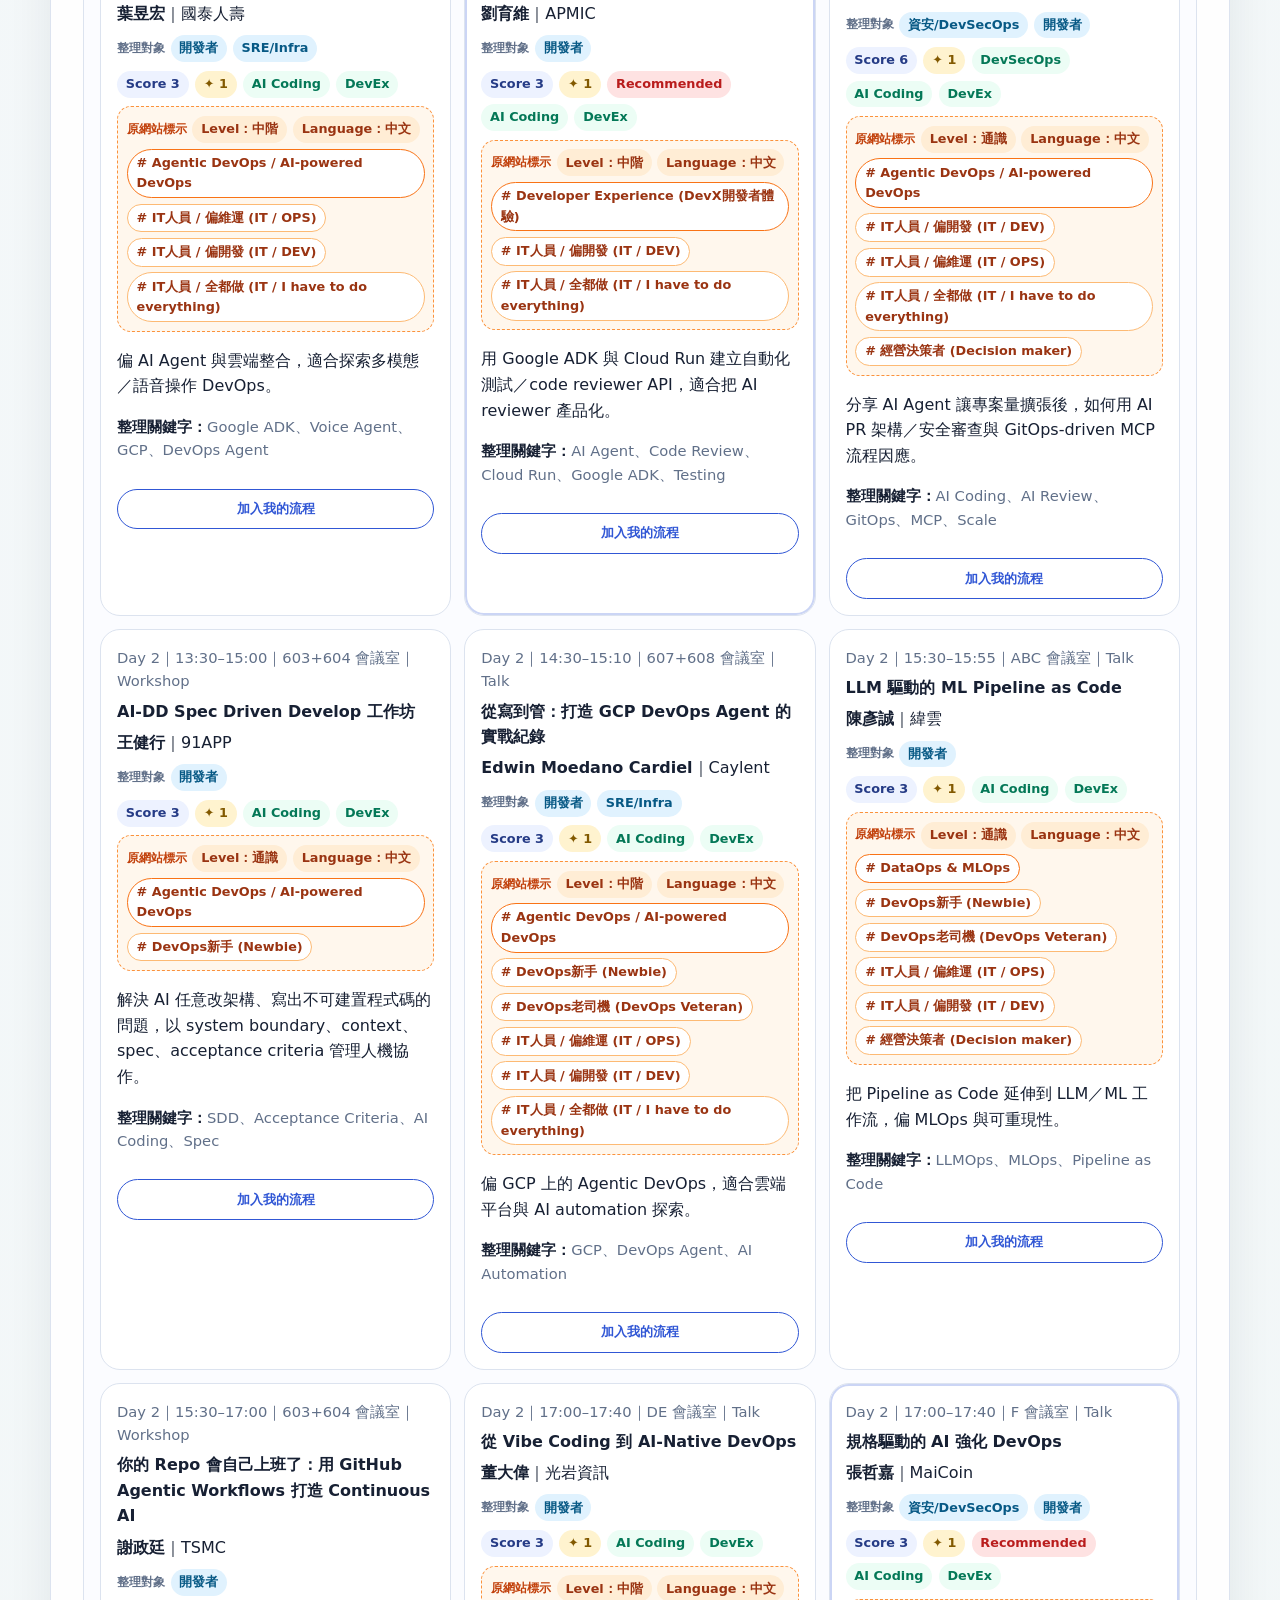
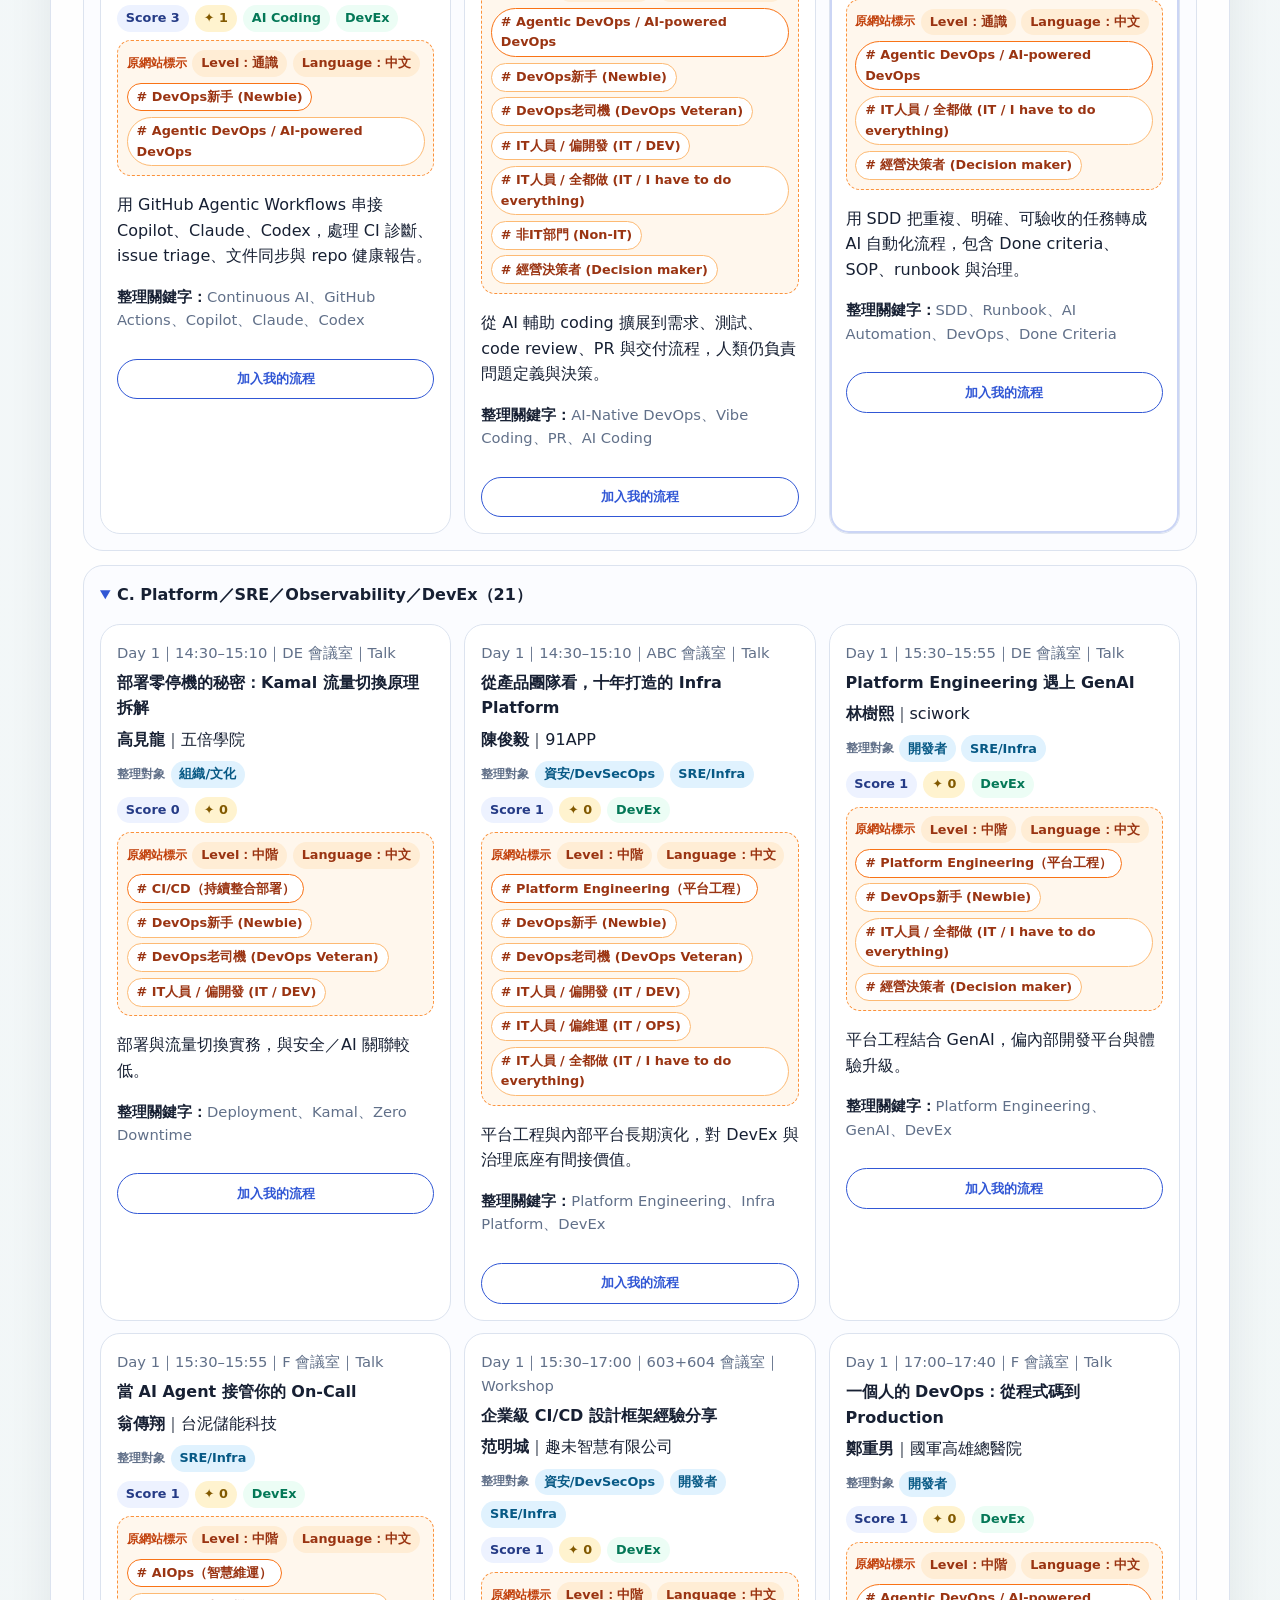
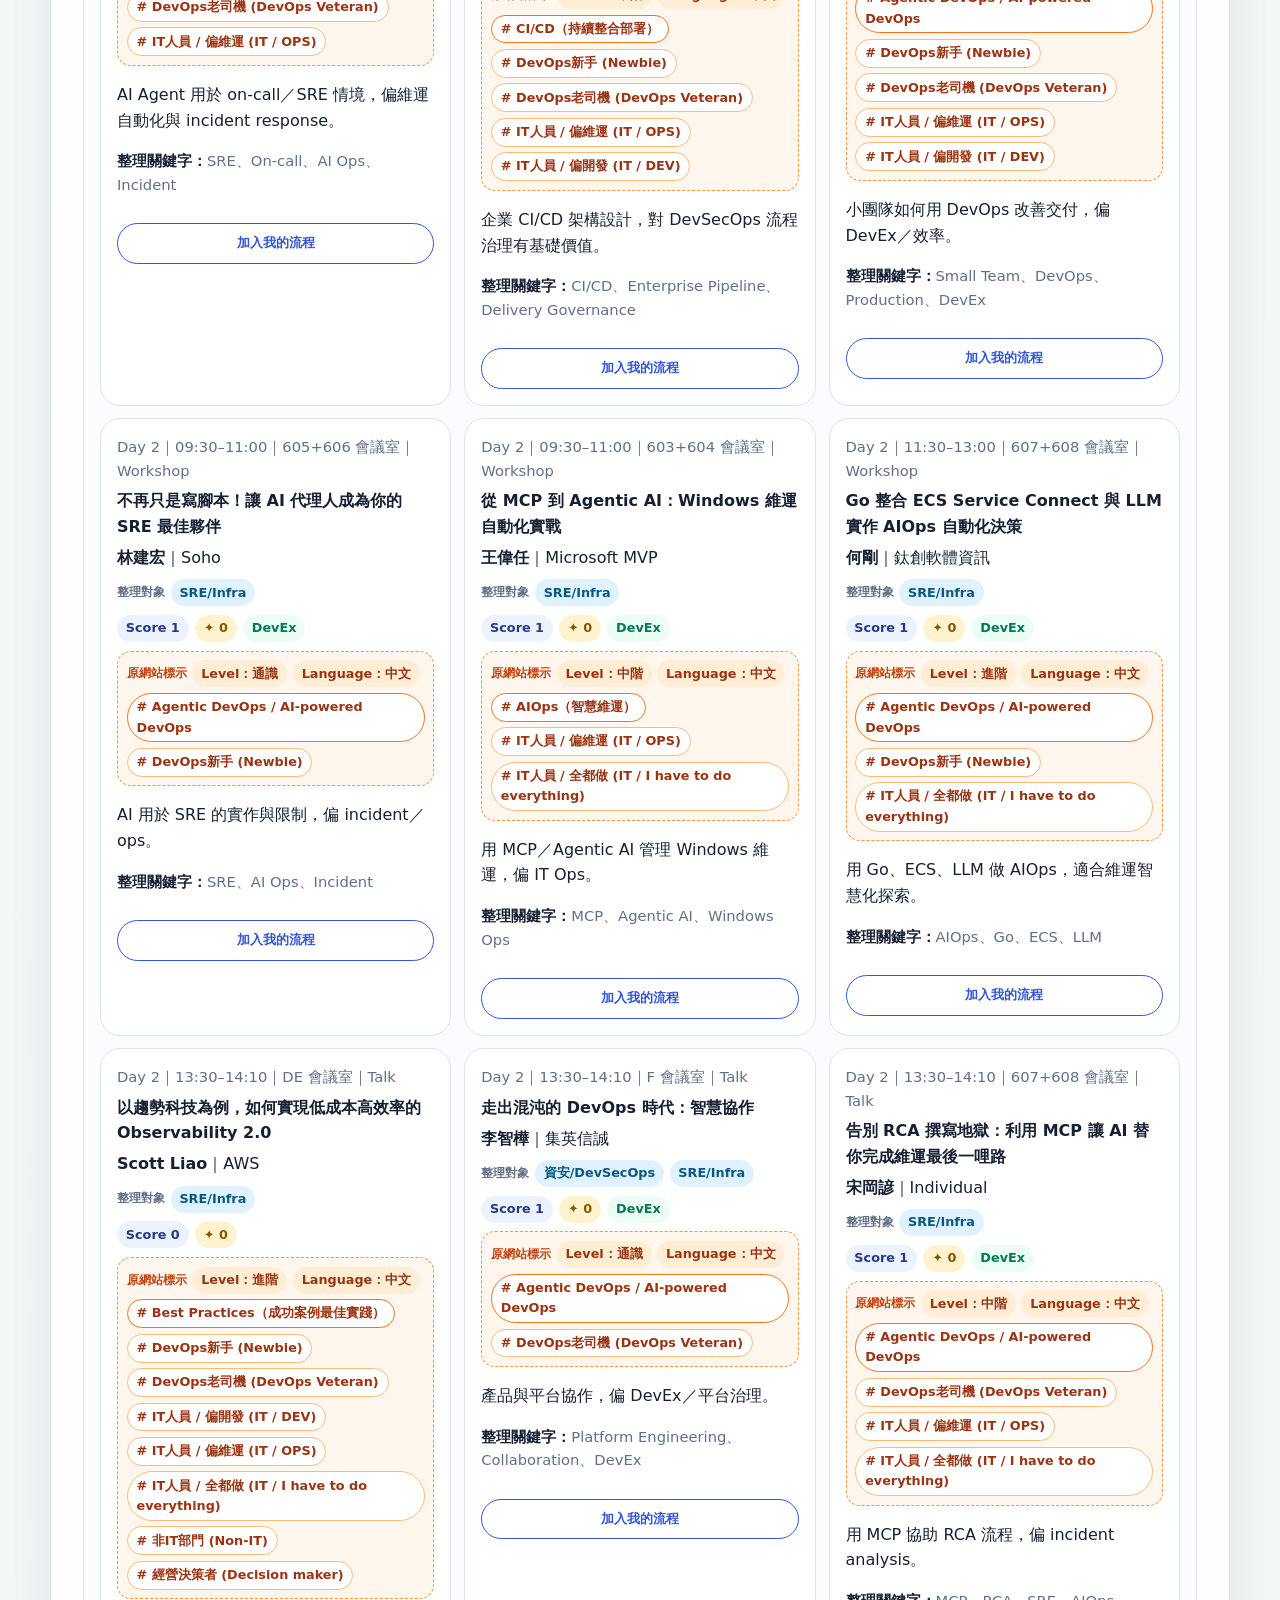
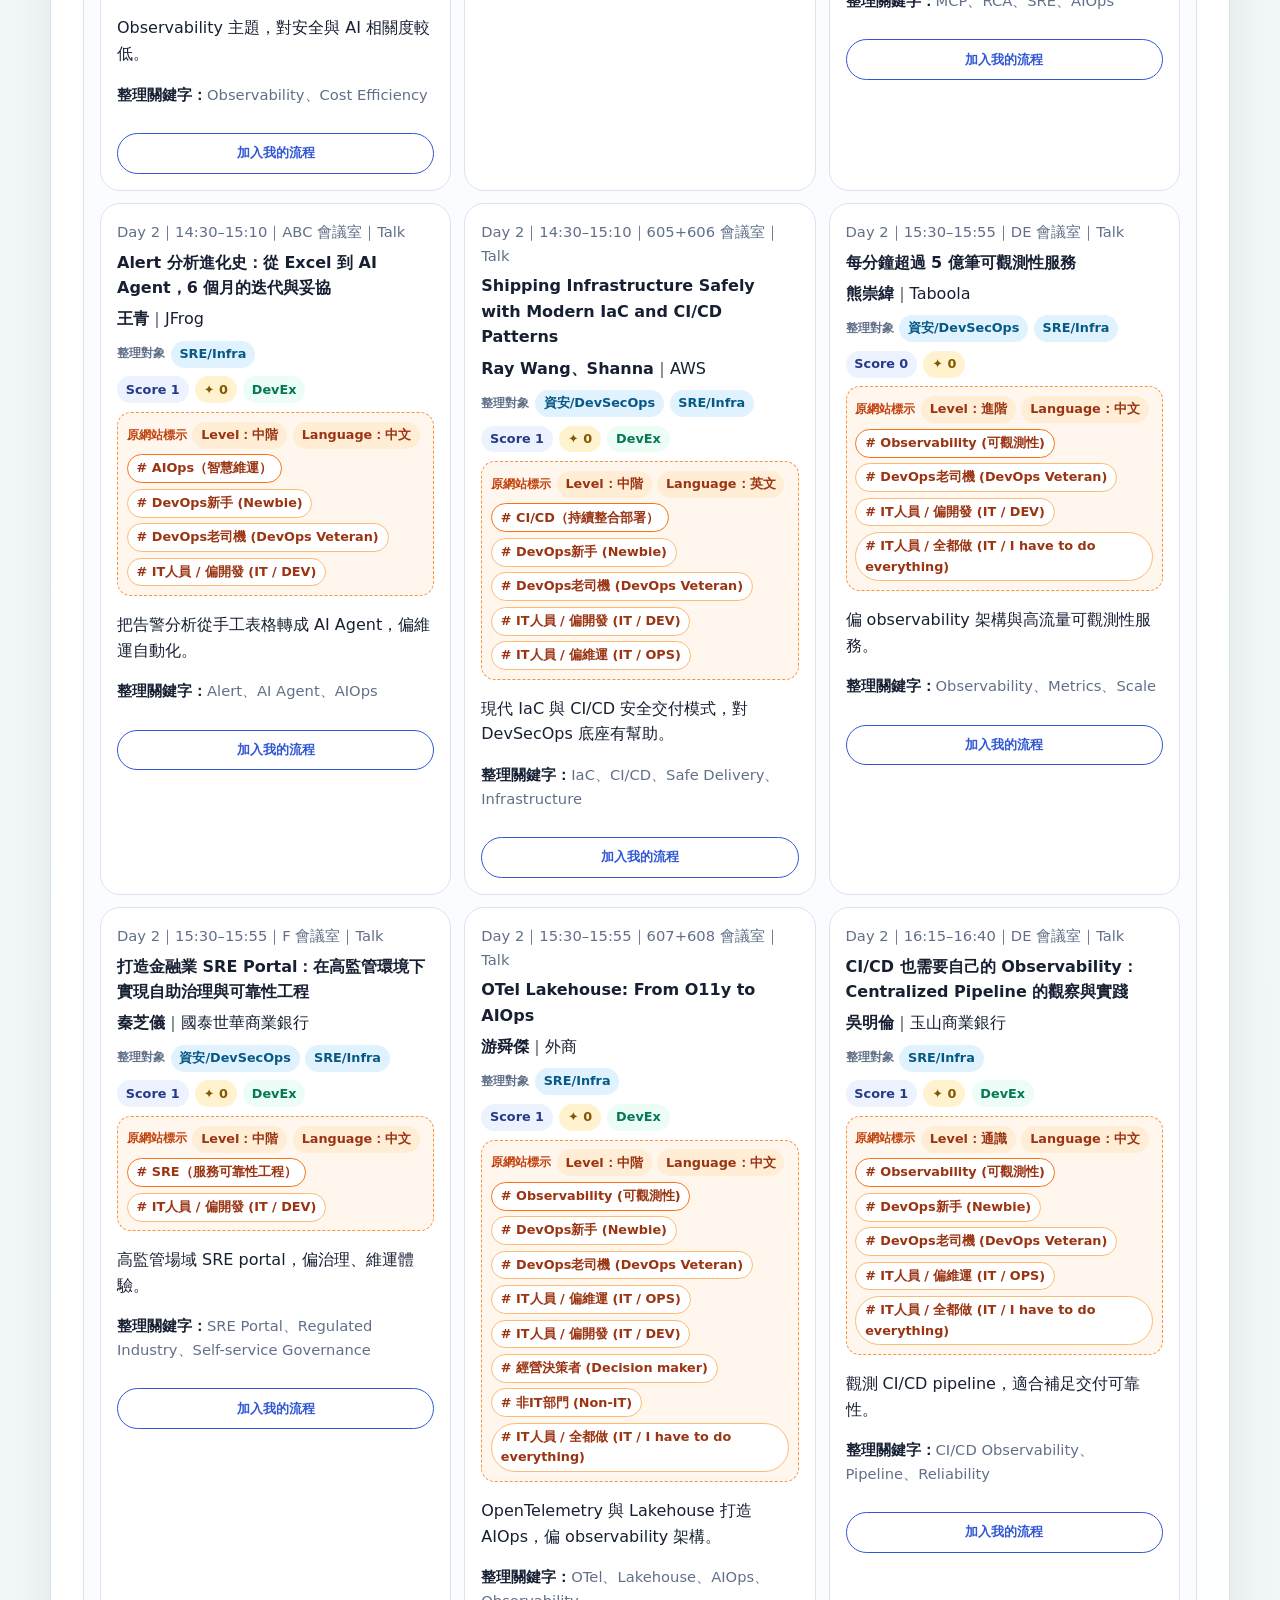
==== commit 05de2330: "Backfill session URLs and add time layout" ====
--- a/web-app/index.html
+++ b/web-app/index.html
@@ -77,6 +77,7 @@
         <label>演講者<select id="speaker-filter"><option value="all">All speakers</option></select></label>
         <label>公司/組織<select id="company-filter"><option value="all">All orgs</option></select></label>
         <label>排序<select id="sort-filter"><option value="time">時間順</option><option value="score">分數高到低</option><option value="magic">魔力高到低</option></select></label>
+        <label>版面<select id="layout-filter"><option value="group">分組卡片</option><option value="time">依 day/time</option></select></label>
         <label class="checkbox"><input id="show-speaker" type="checkbox" checked /> 顯示講者/組織</label>
         <label class="checkbox"><input id="recommended-only" type="checkbox" /> 只看推薦</label>
       </form>
--- a/web-app/styles.css
+++ b/web-app/styles.css
@@ -611,3 +611,57 @@
   width: auto;
   min-width: 12rem;
 }
+
+.time-day-section {
+  display: grid;
+  gap: 0.75rem;
+}
+
+.time-layout {
+  display: grid;
+  gap: 1rem;
+}
+
+.time-slot {
+  display: grid;
+  grid-template-columns: 120px minmax(0, 1fr);
+  gap: 1rem;
+  align-items: start;
+  padding: 0.75rem;
+  border: 1px solid var(--line);
+  border-radius: 20px;
+  background: #fbfcff;
+}
+
+.time-slot-label {
+  position: sticky;
+  top: 5.5rem;
+  color: var(--brand);
+  font-weight: 950;
+}
+
+.time-slot-cards {
+  display: grid;
+  grid-template-columns: repeat(2, minmax(0, 1fr));
+  gap: 0.8rem;
+}
+
+@media (min-width: 901px) {
+  .filters {
+    grid-template-columns: minmax(220px, 1.4fr) repeat(7, minmax(120px, 0.8fr));
+  }
+}
+
+@media (max-width: 900px) {
+  .time-slot {
+    grid-template-columns: 1fr;
+  }
+
+  .time-slot-label {
+    position: static;
+  }
+
+  .time-slot-cards {
+    grid-template-columns: 1fr;
+  }
+}
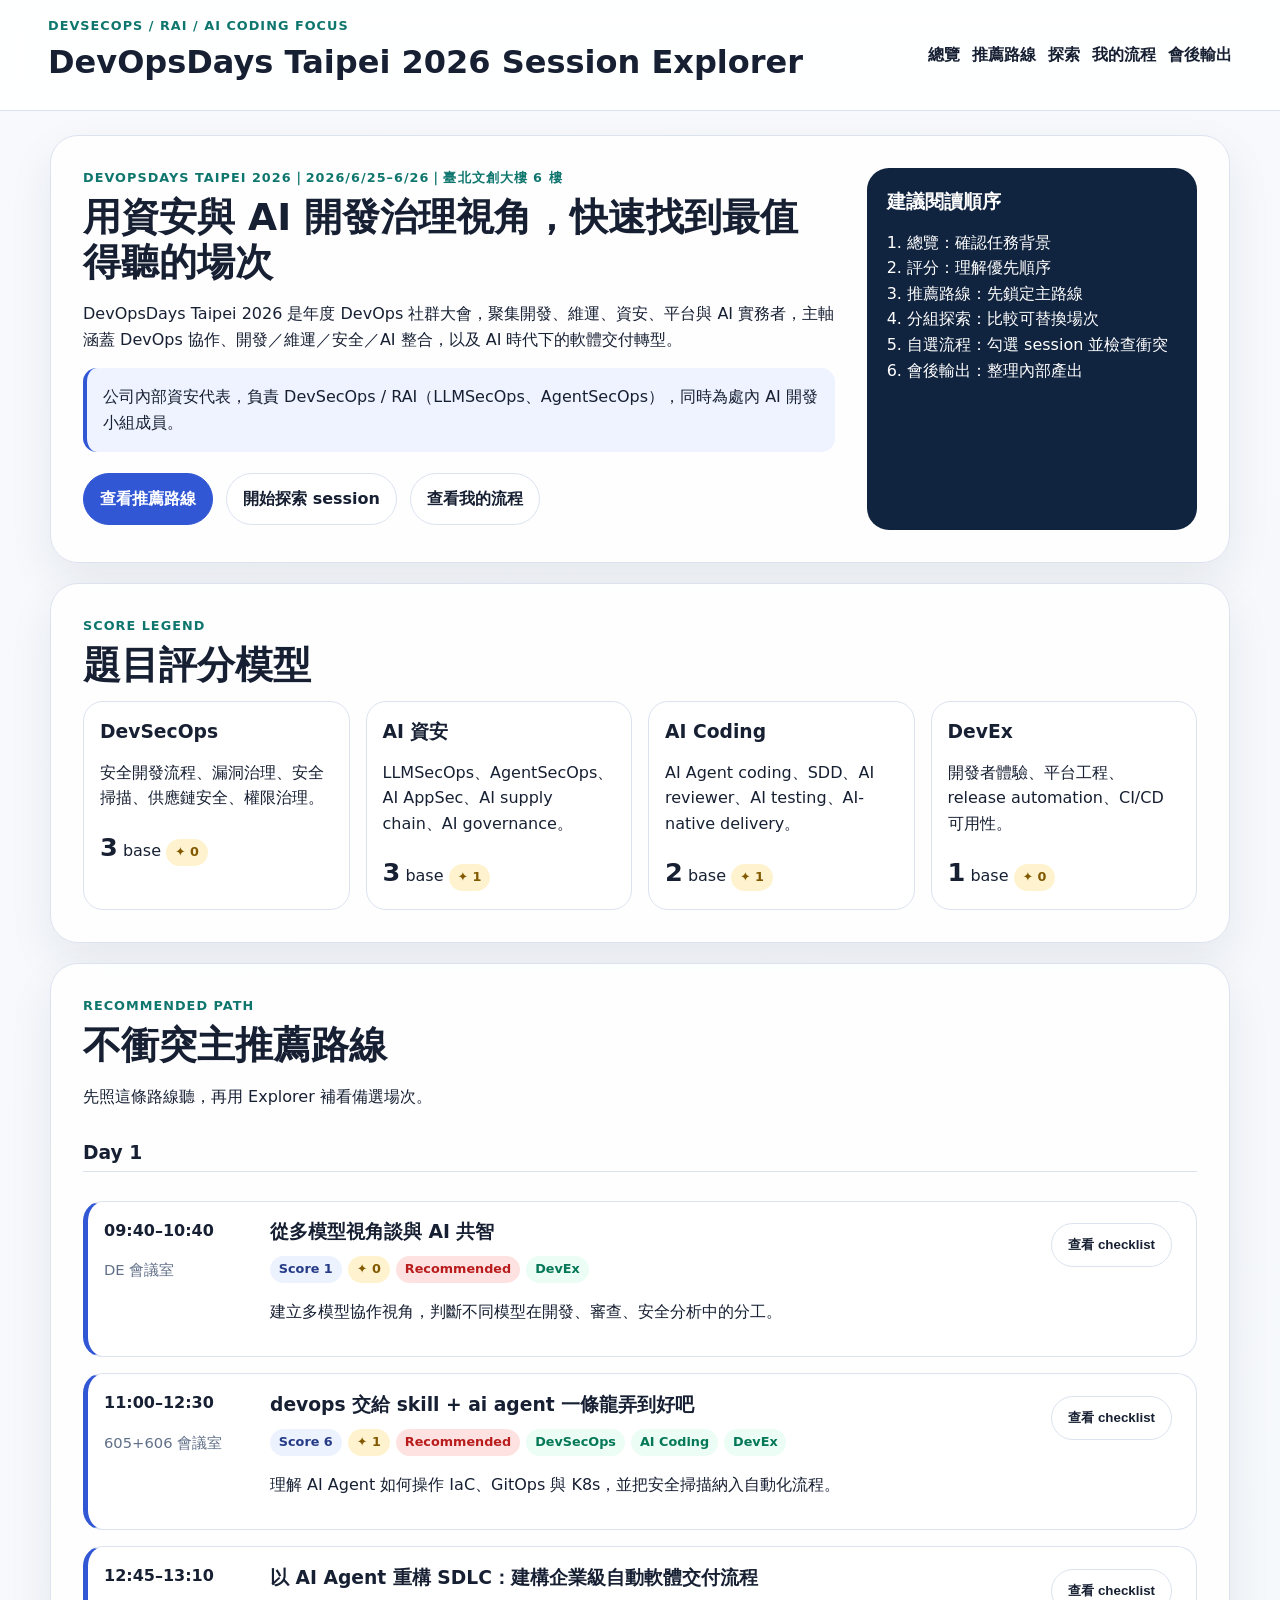
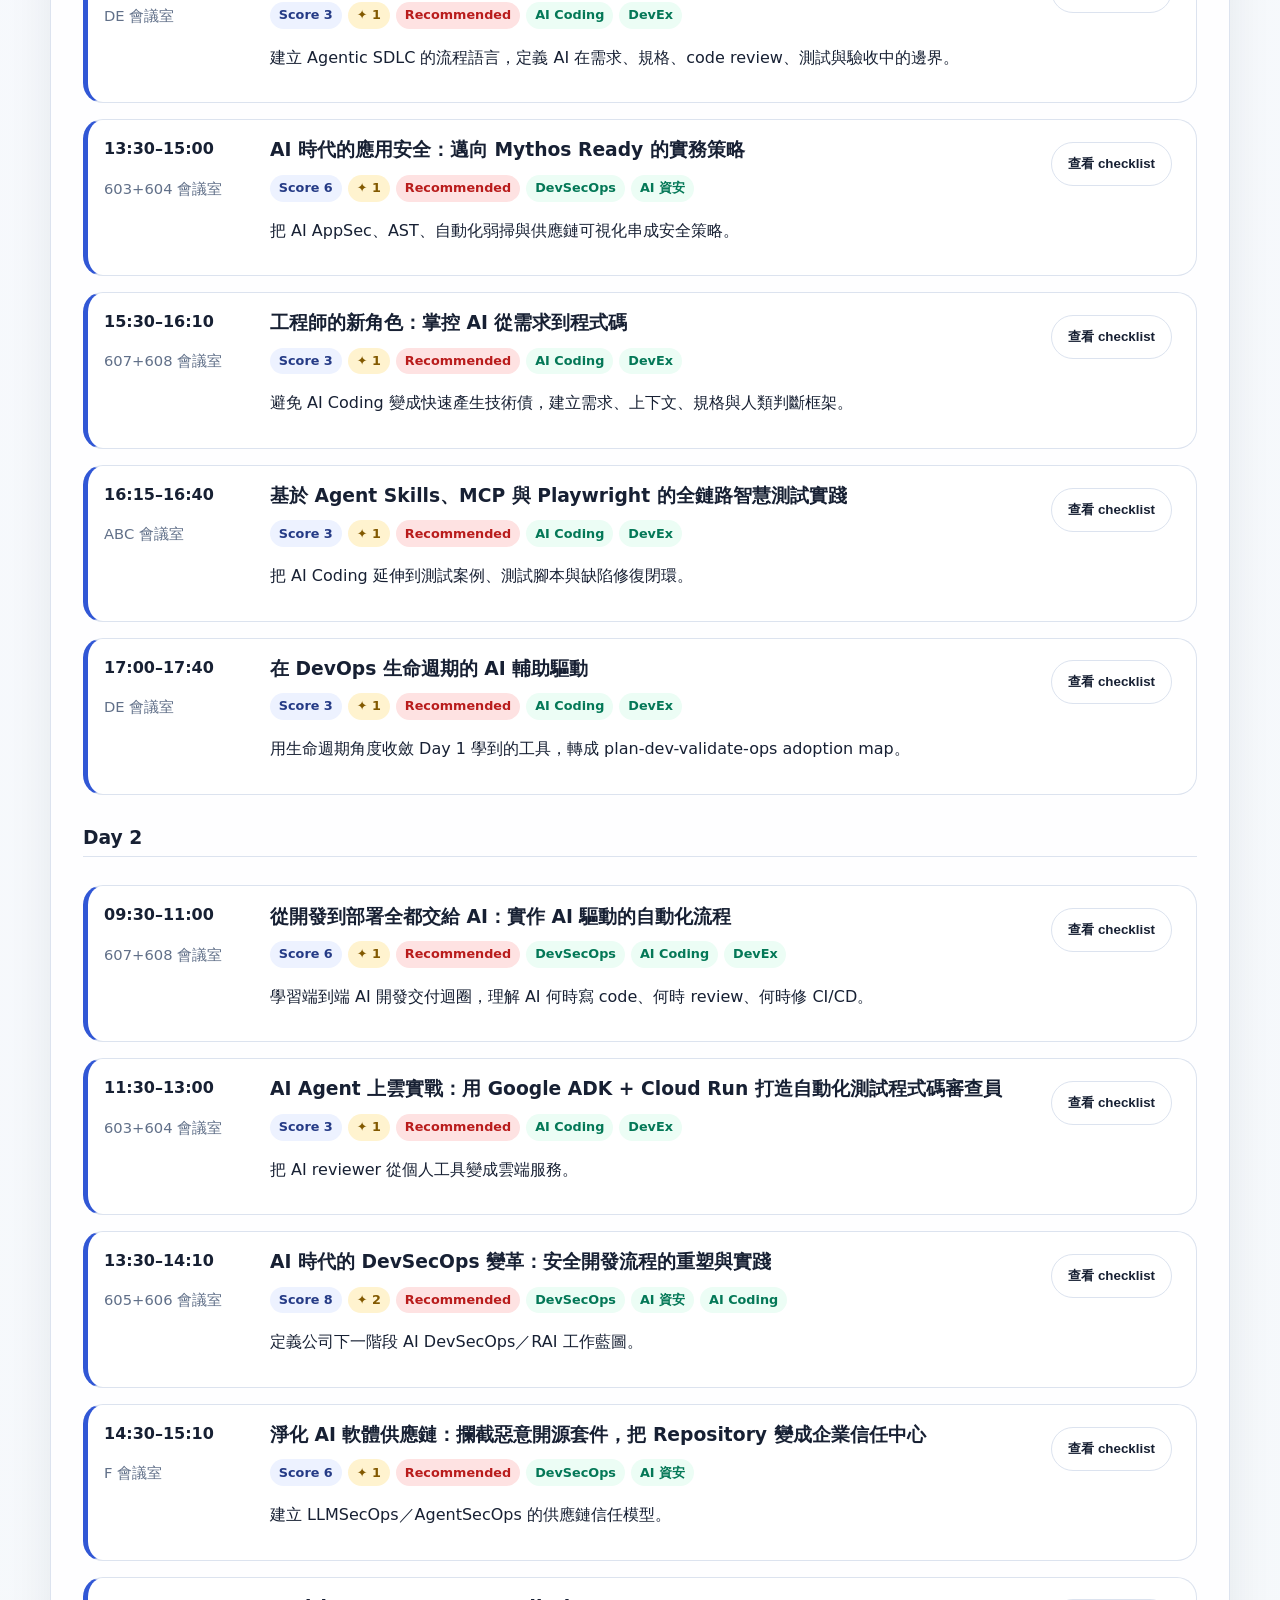
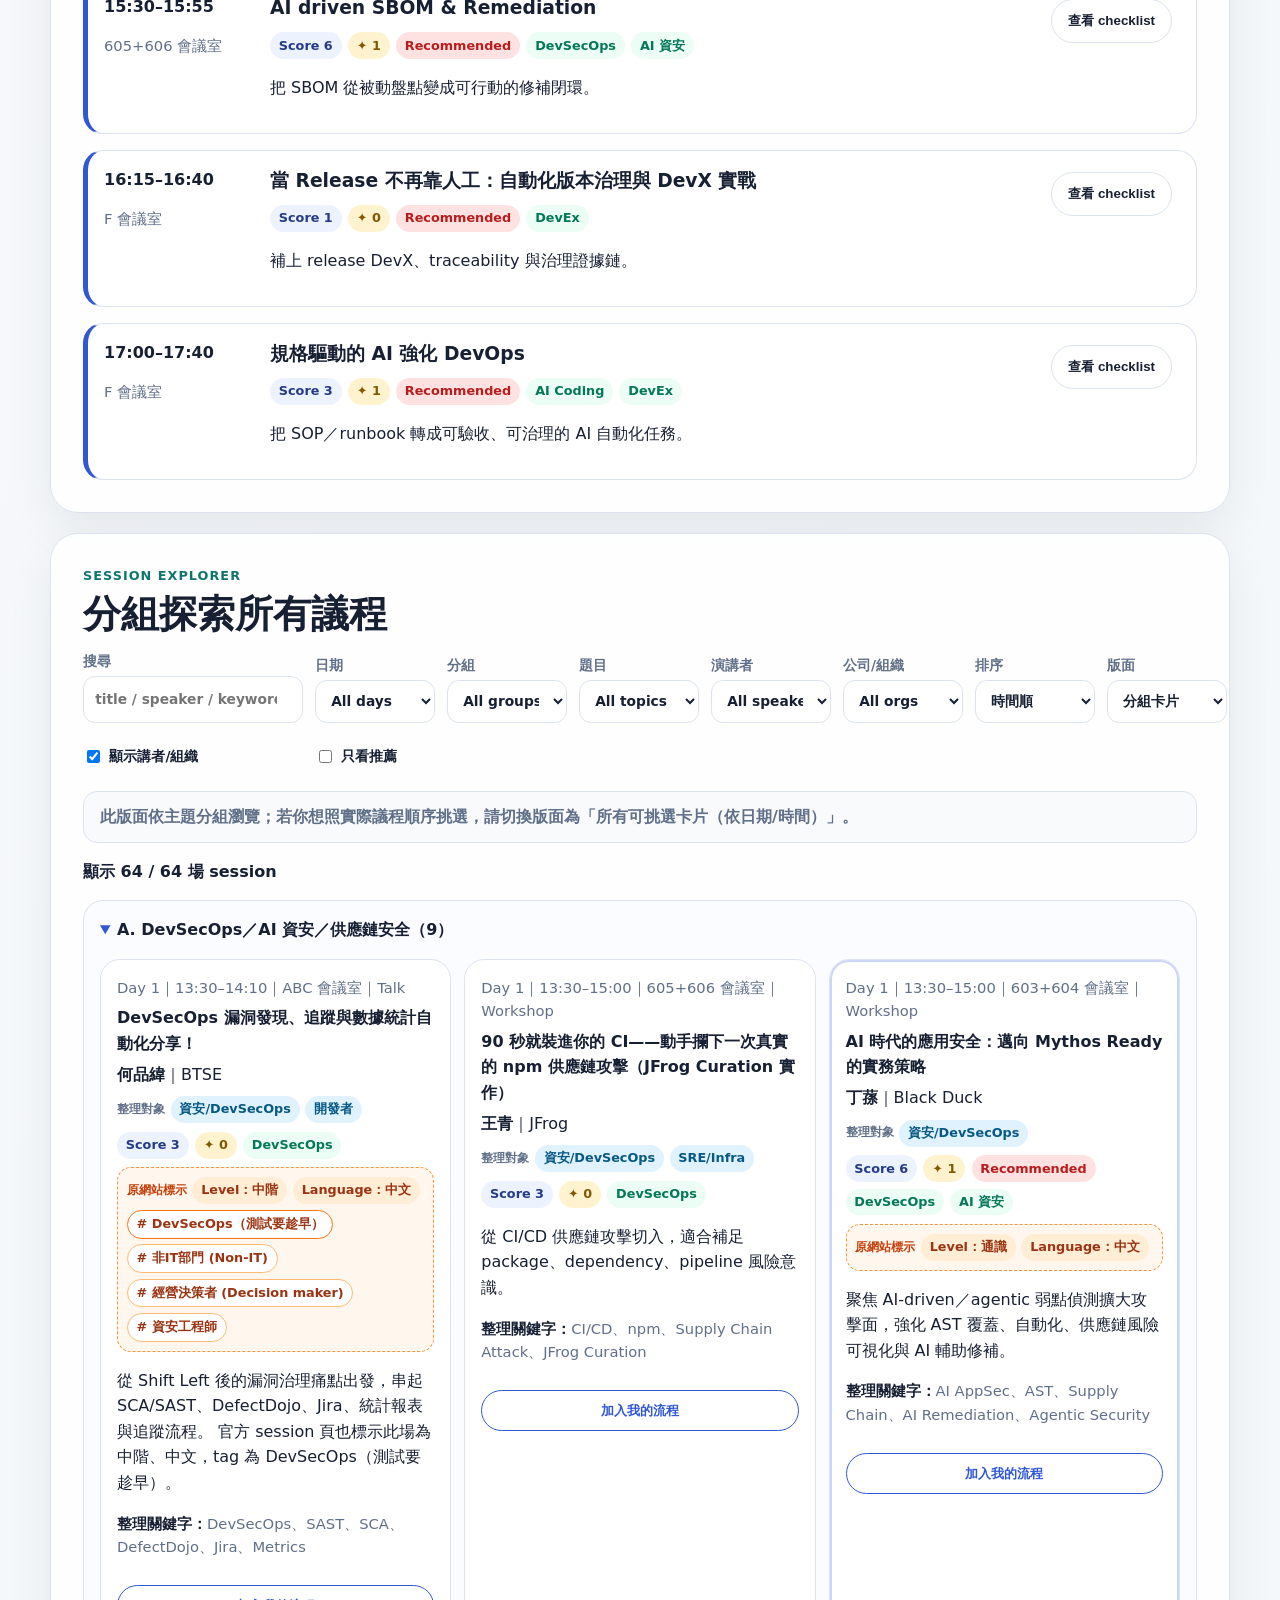
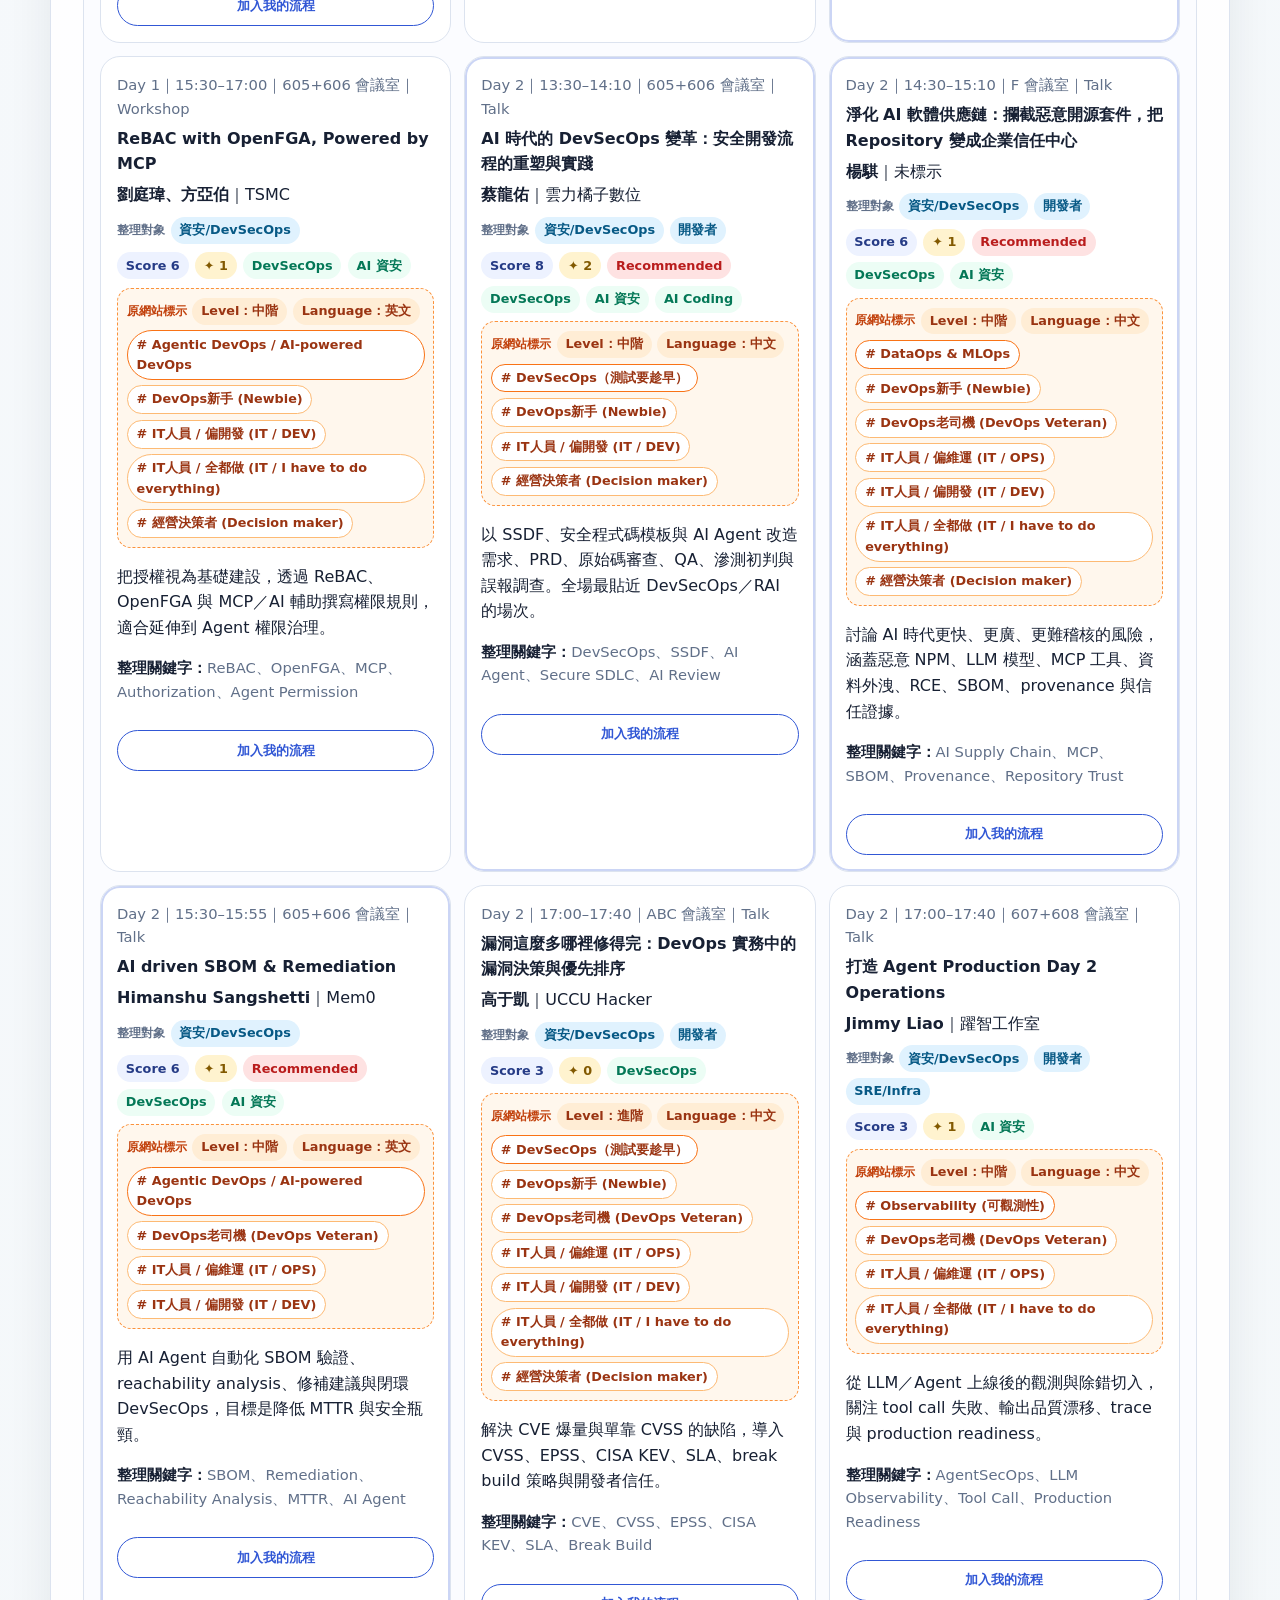
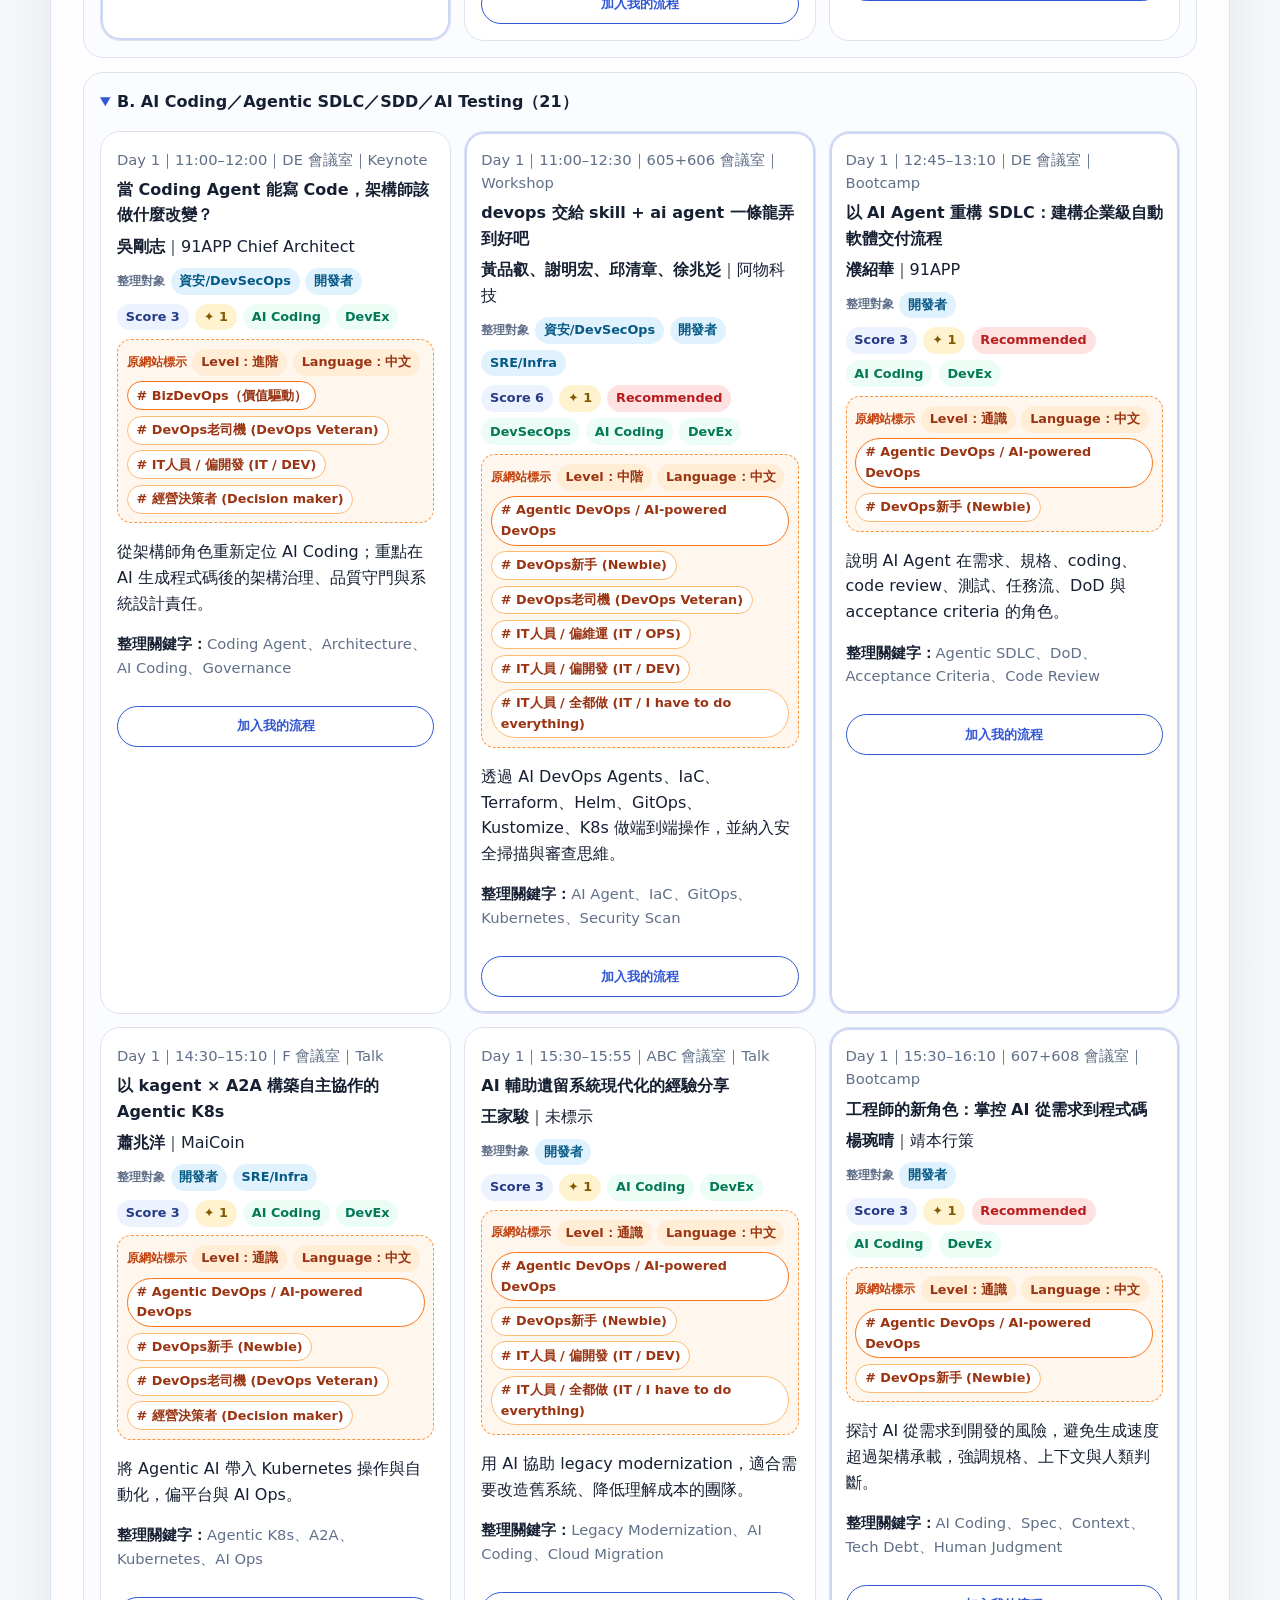
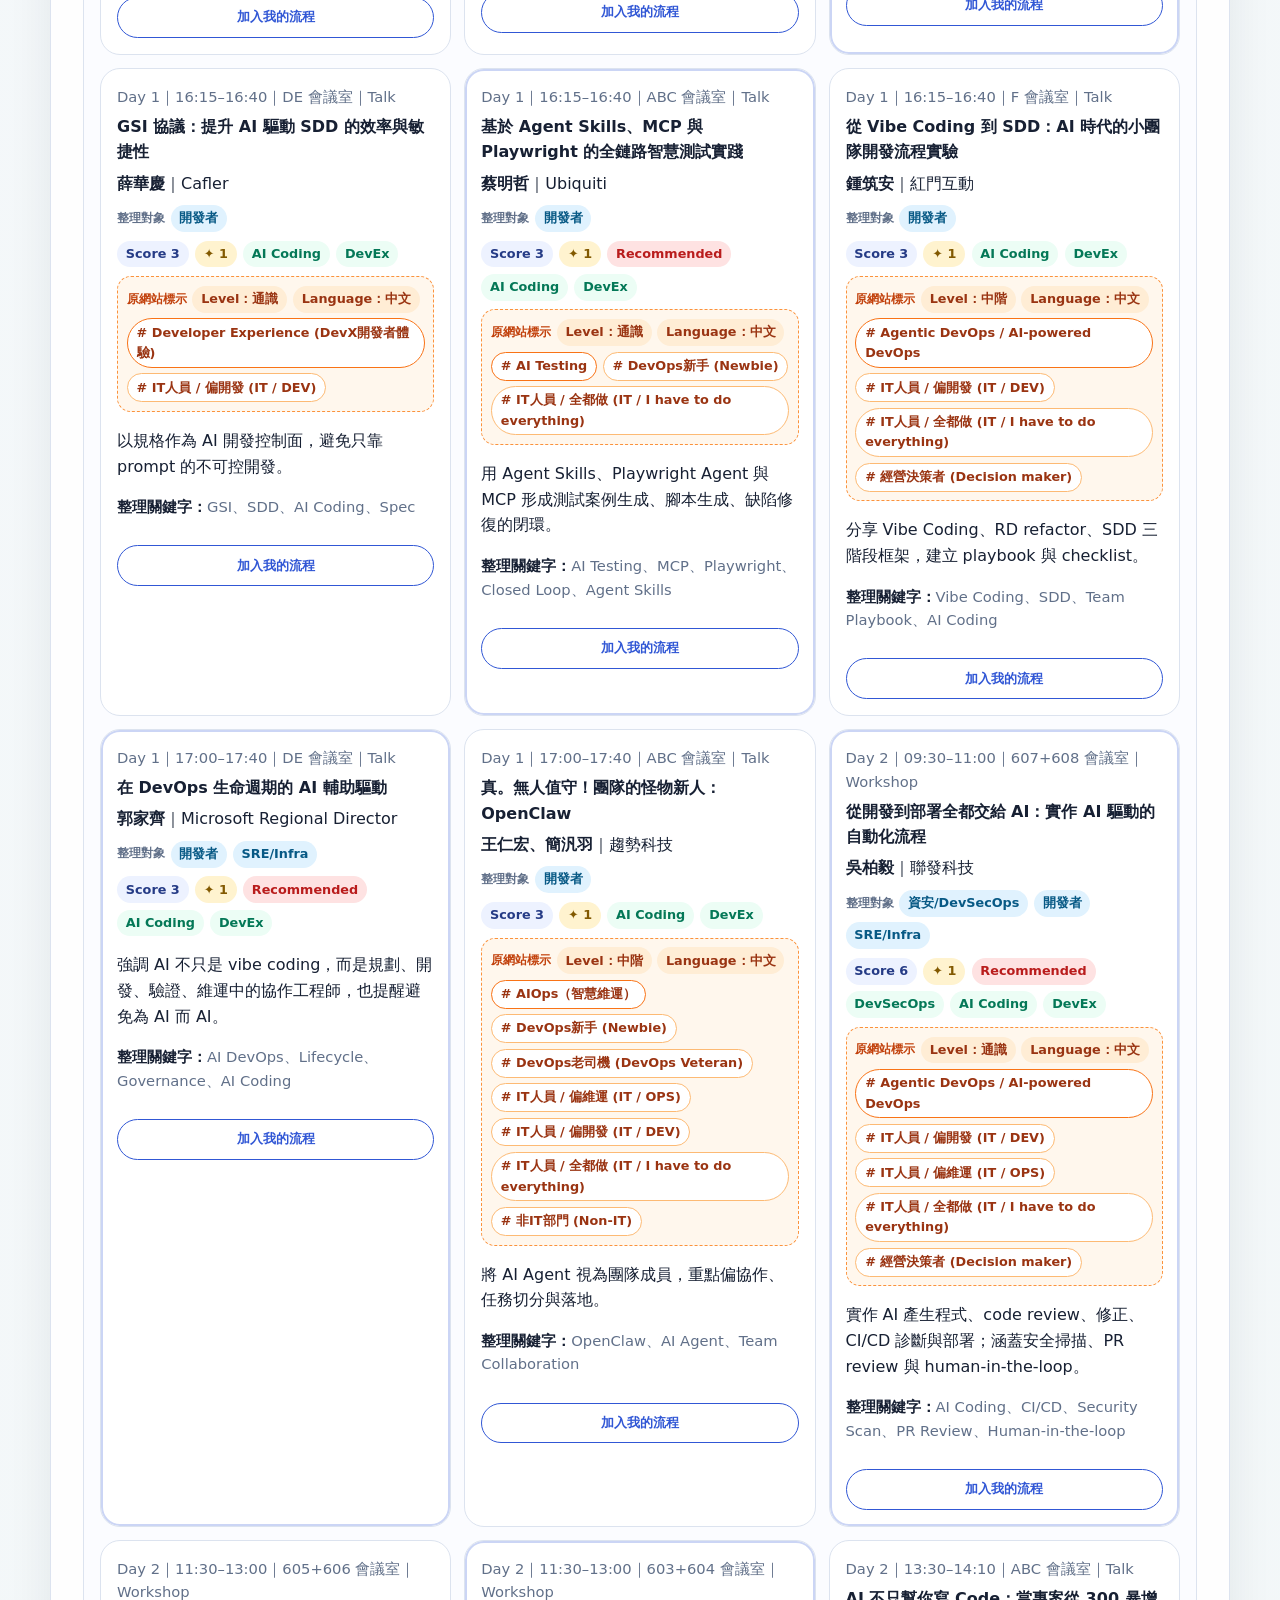
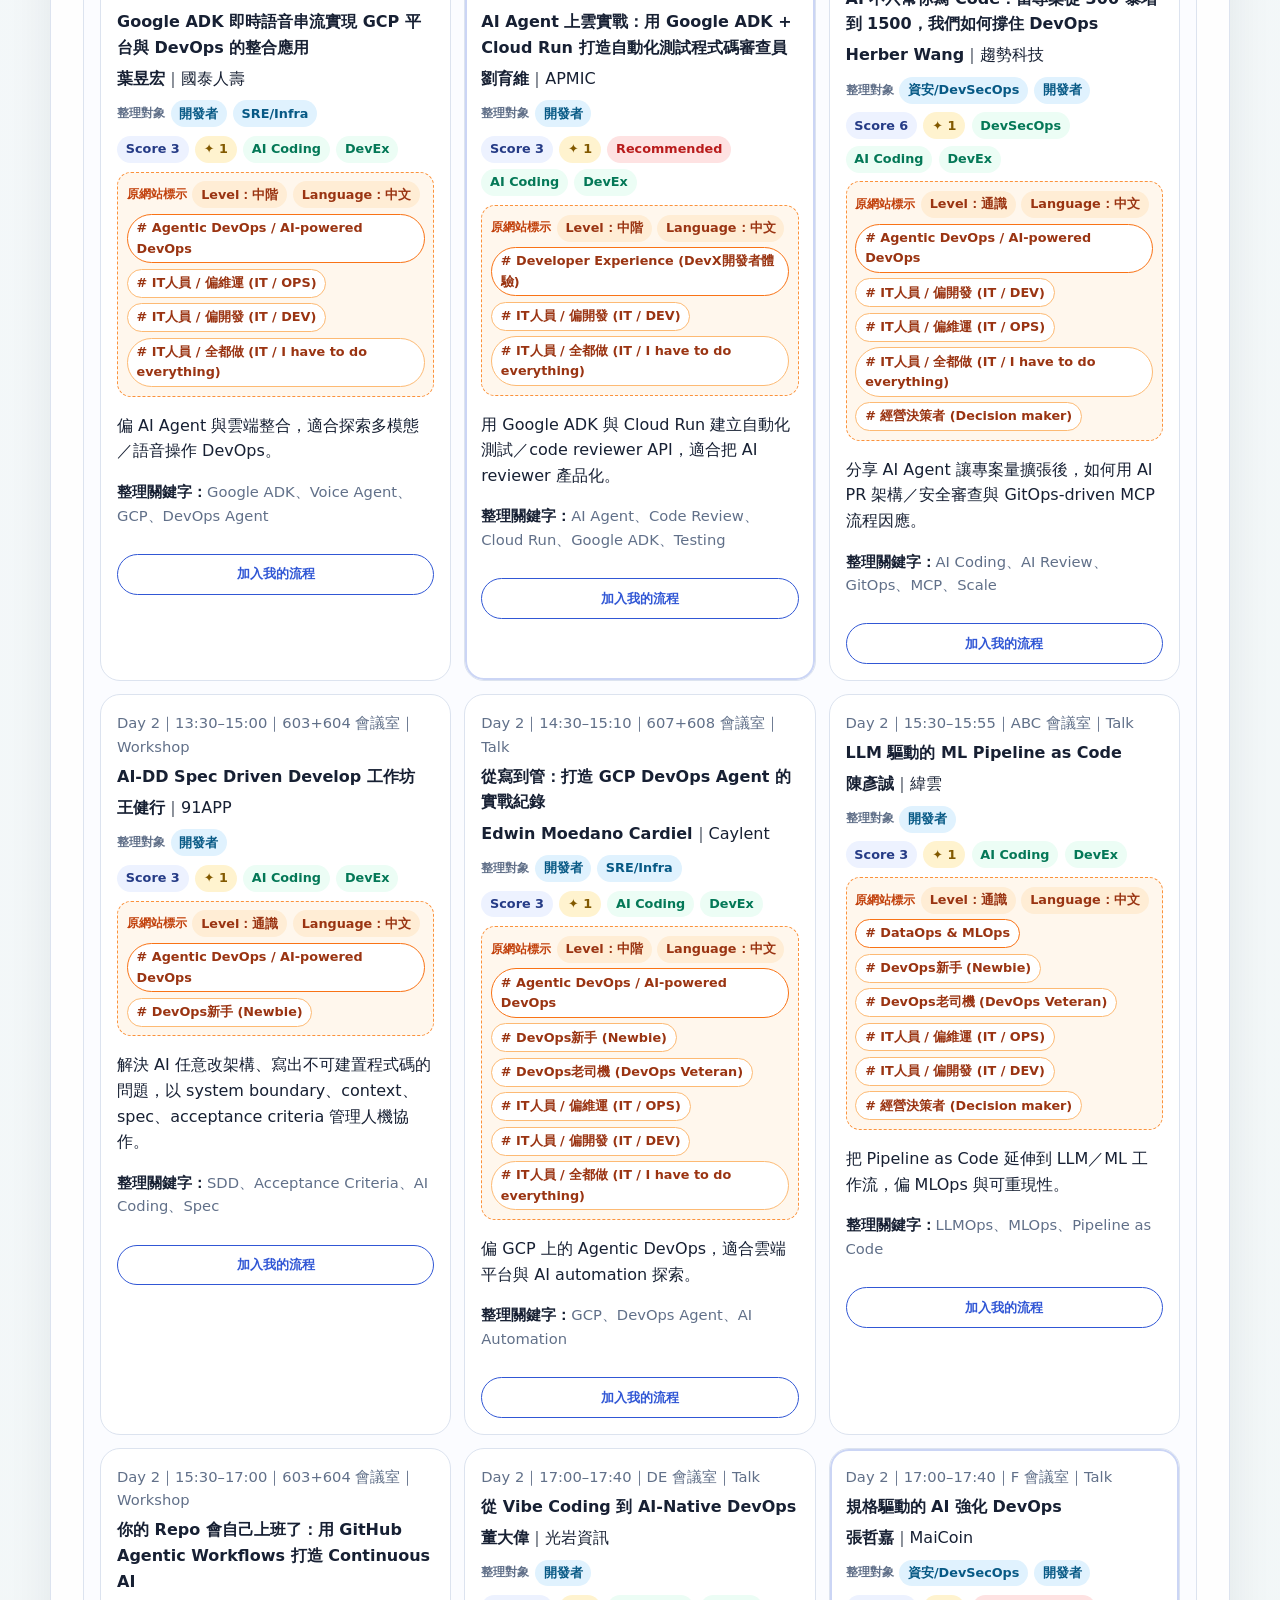
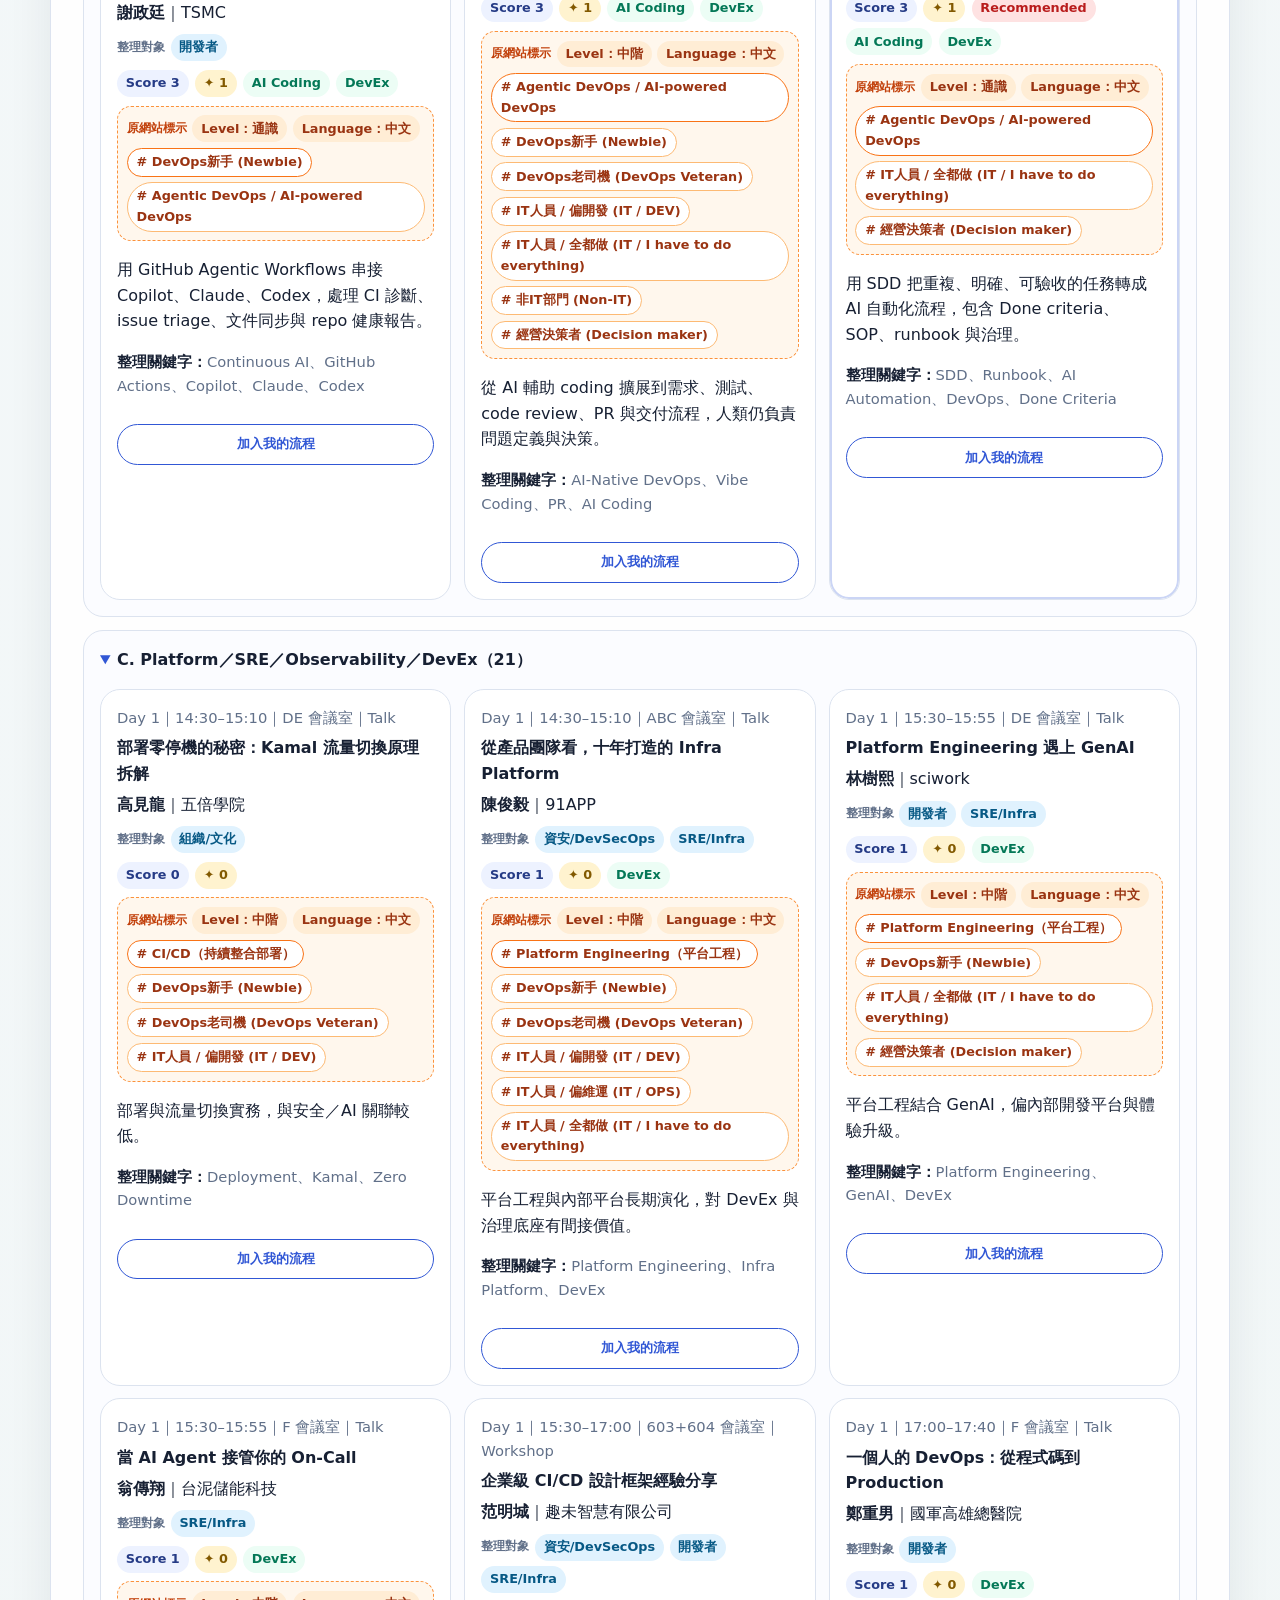
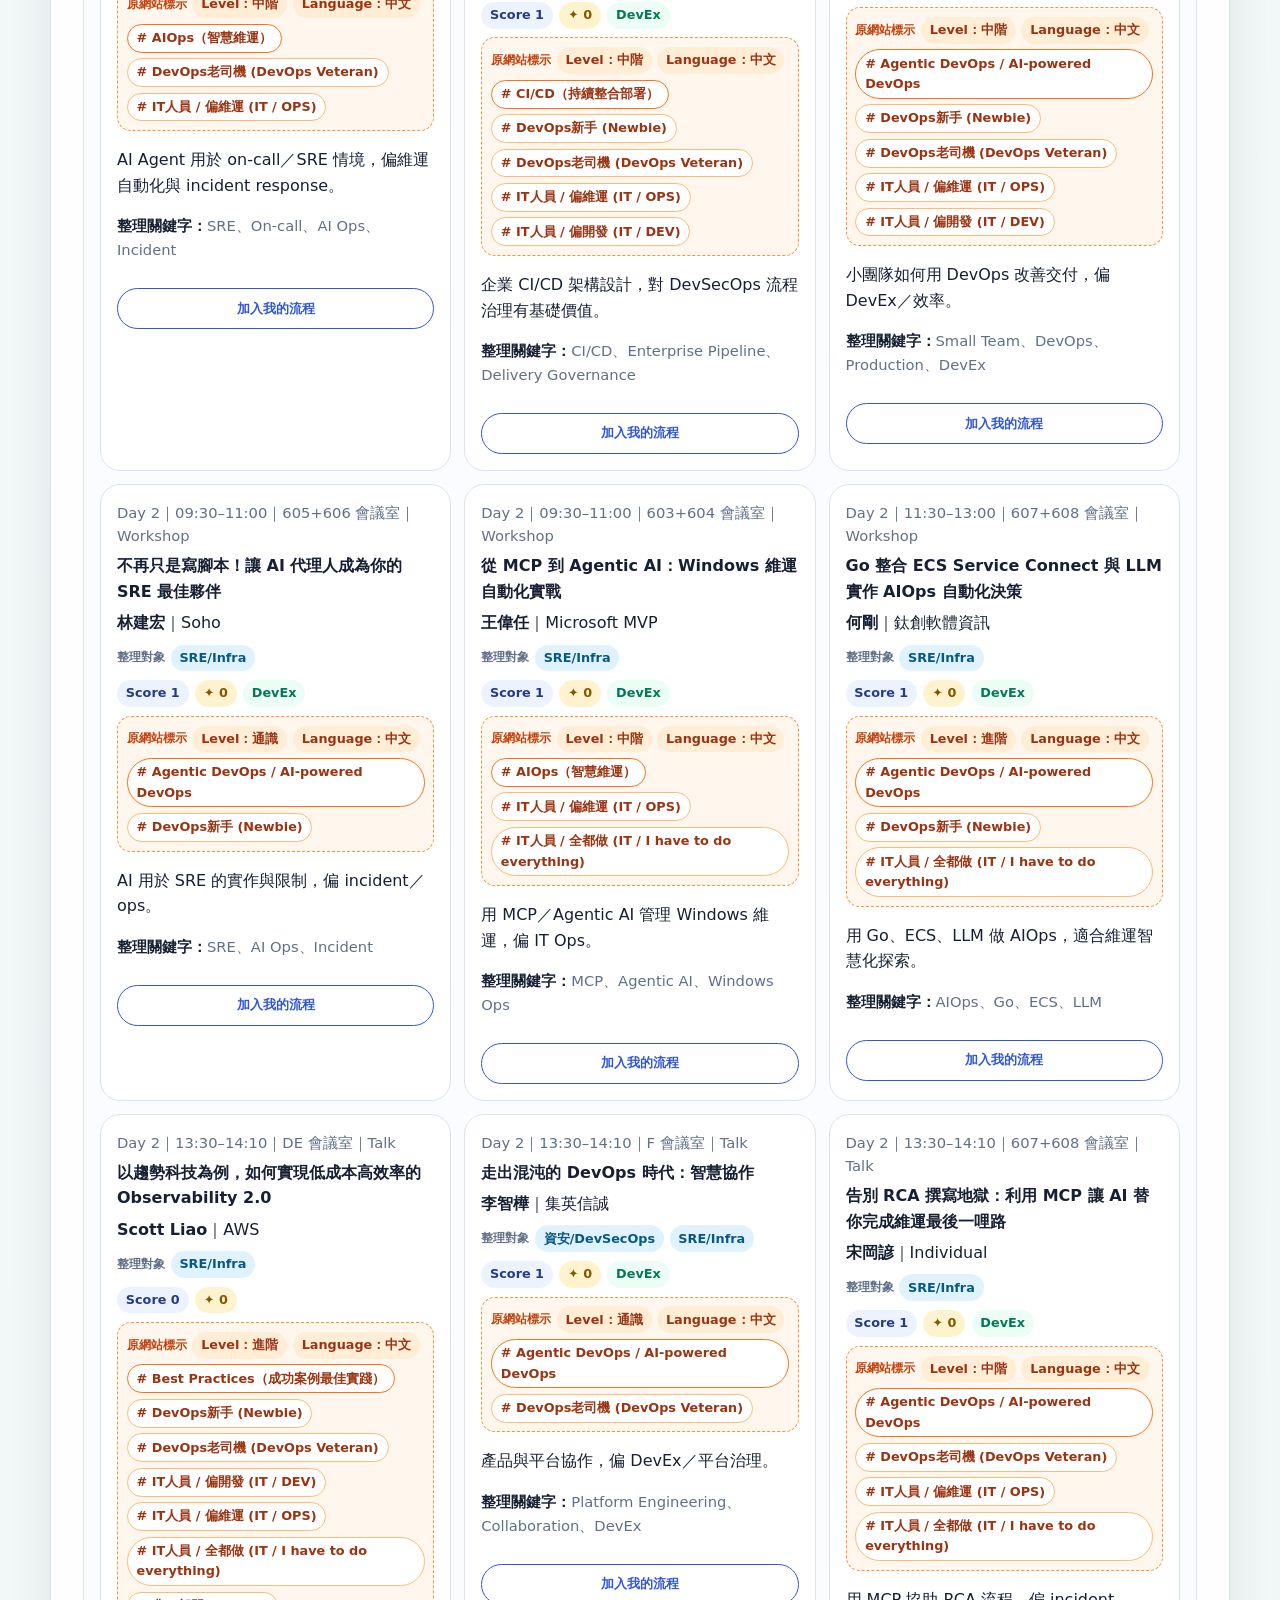
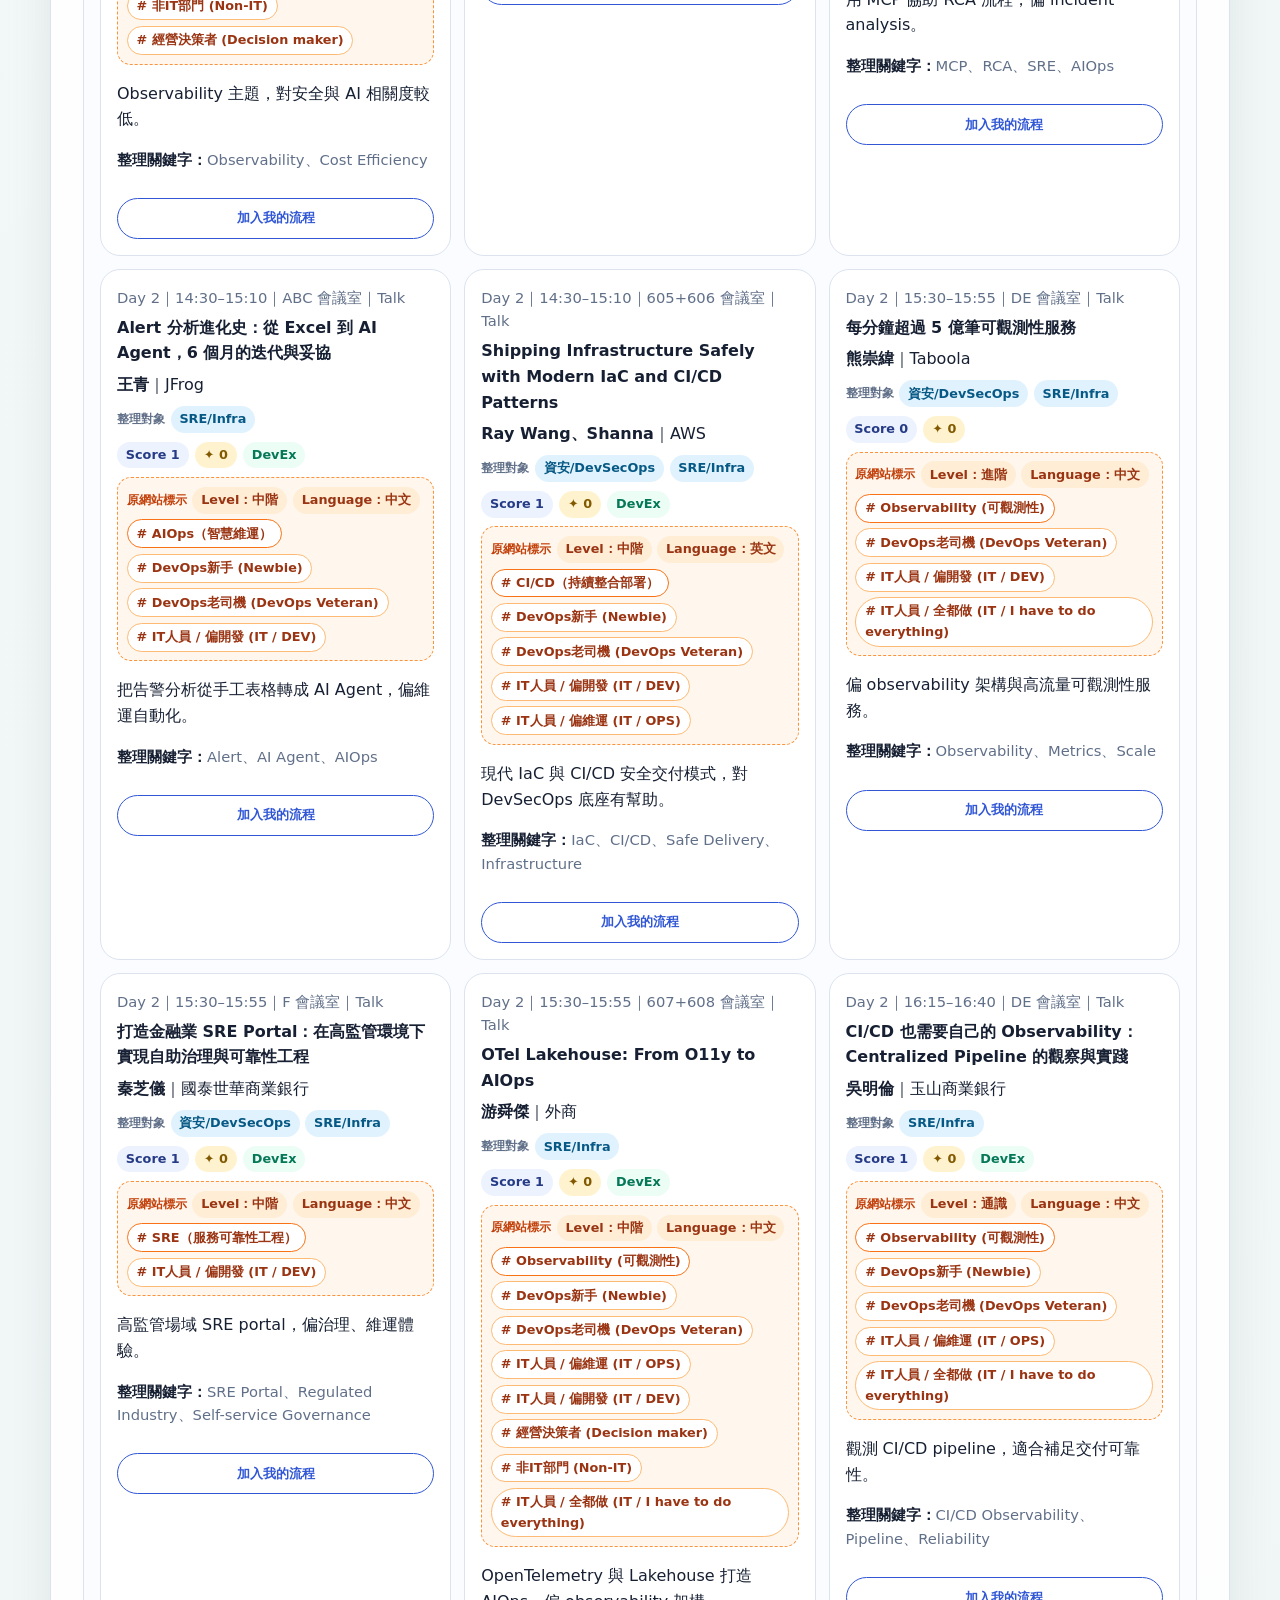
==== commit d8eac4cc: "Clarify chronological explorer layout" ====
--- a/web-app/index.html
+++ b/web-app/index.html
@@ -77,10 +77,11 @@
         <label>演講者<select id="speaker-filter"><option value="all">All speakers</option></select></label>
         <label>公司/組織<select id="company-filter"><option value="all">All orgs</option></select></label>
         <label>排序<select id="sort-filter"><option value="time">時間順</option><option value="score">分數高到低</option><option value="magic">魔力高到低</option></select></label>
-        <label>版面<select id="layout-filter"><option value="group">分組卡片</option><option value="time">依 day/time</option></select></label>
+        <label>版面<select id="layout-filter"><option value="group">分組卡片</option><option value="time">所有可挑選卡片（依日期/時間）</option></select></label>
         <label class="checkbox"><input id="show-speaker" type="checkbox" checked /> 顯示講者/組織</label>
         <label class="checkbox"><input id="recommended-only" type="checkbox" /> 只看推薦</label>
       </form>
+      <p class="layout-help" id="layout-help"></p>
       <p class="result-count" id="result-count"></p>
       <div id="session-groups" class="group-list"></div>
     </section>
--- a/web-app/styles.css
+++ b/web-app/styles.css
@@ -665,3 +665,24 @@
     grid-template-columns: 1fr;
   }
 }
+
+.layout-help {
+  margin: 0.85rem 0;
+  padding: 0.75rem 1rem;
+  border: 1px solid var(--line);
+  border-radius: 14px;
+  background: #f8fafc;
+  color: var(--muted);
+  font-weight: 700;
+}
+
+.time-slot-label {
+  display: grid;
+  gap: 0.25rem;
+}
+
+.time-slot-label small {
+  color: var(--muted);
+  font-size: 0.78rem;
+  font-weight: 800;
+}
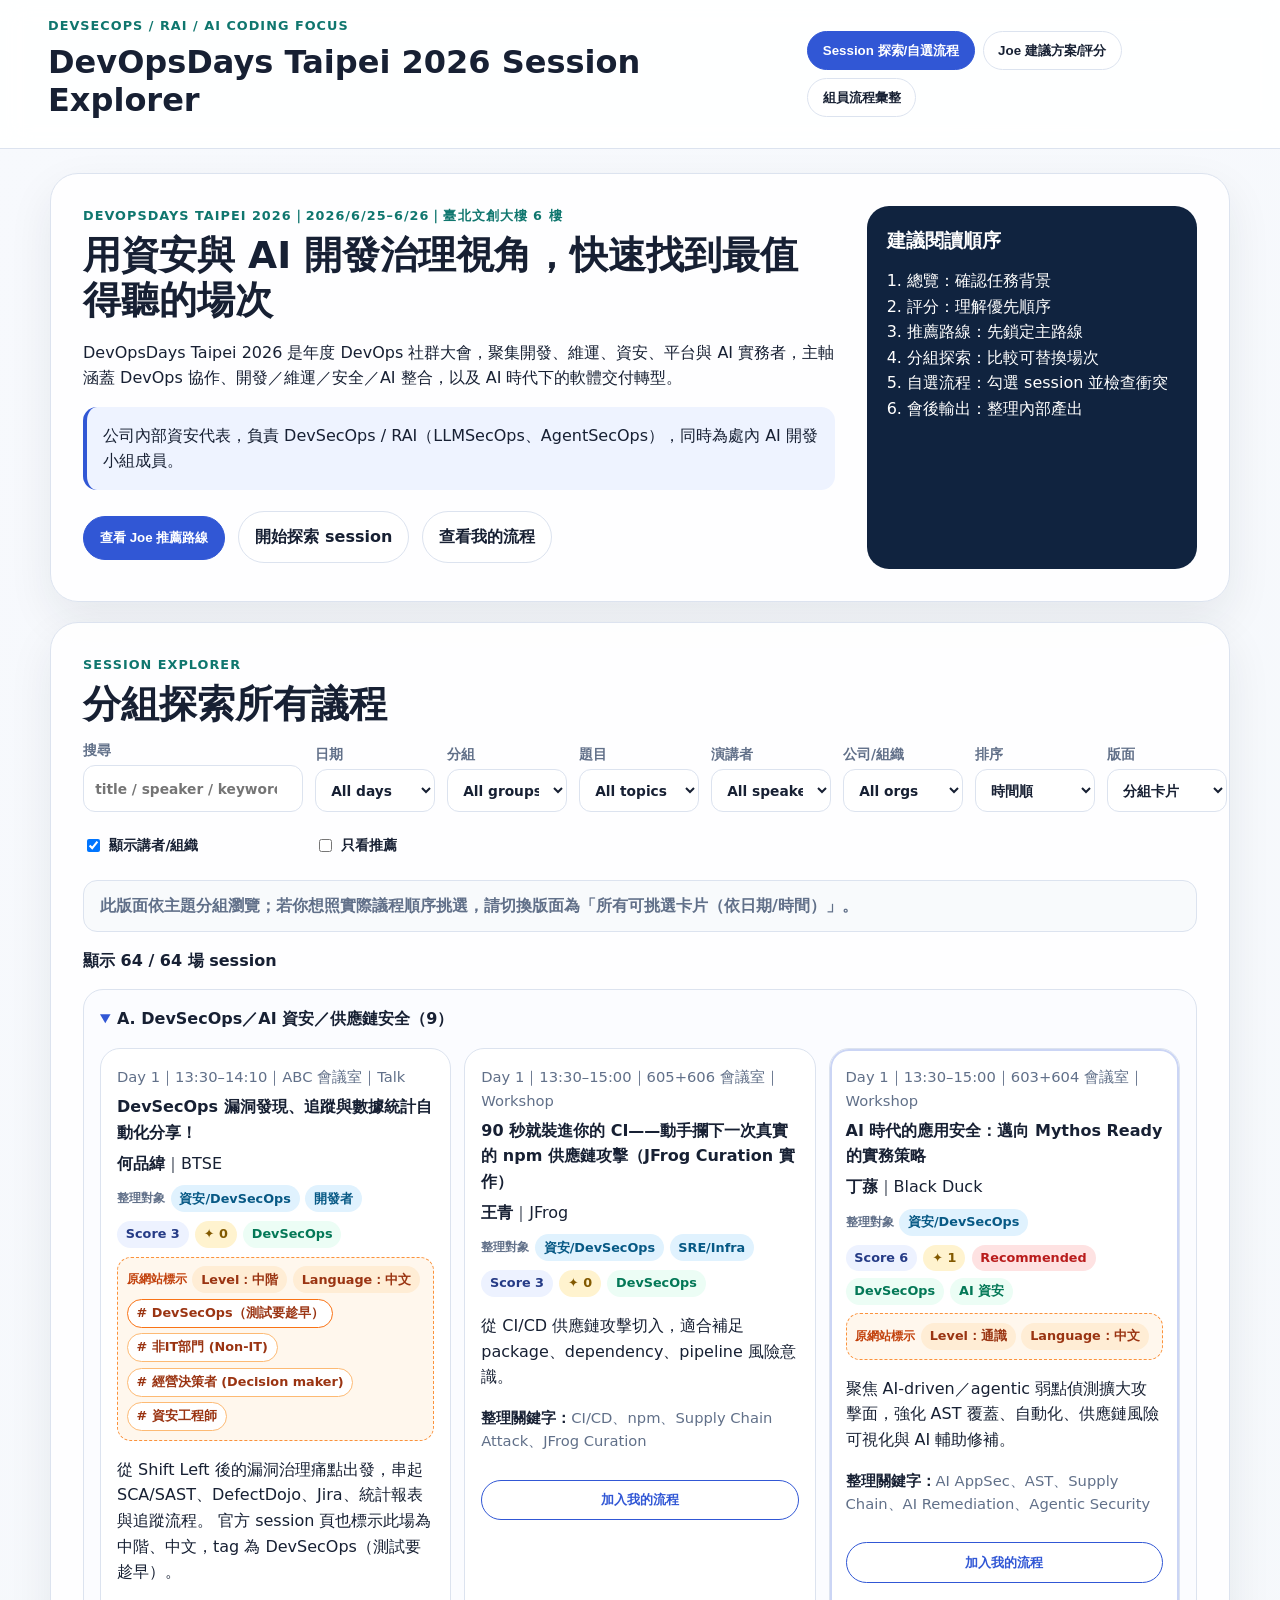
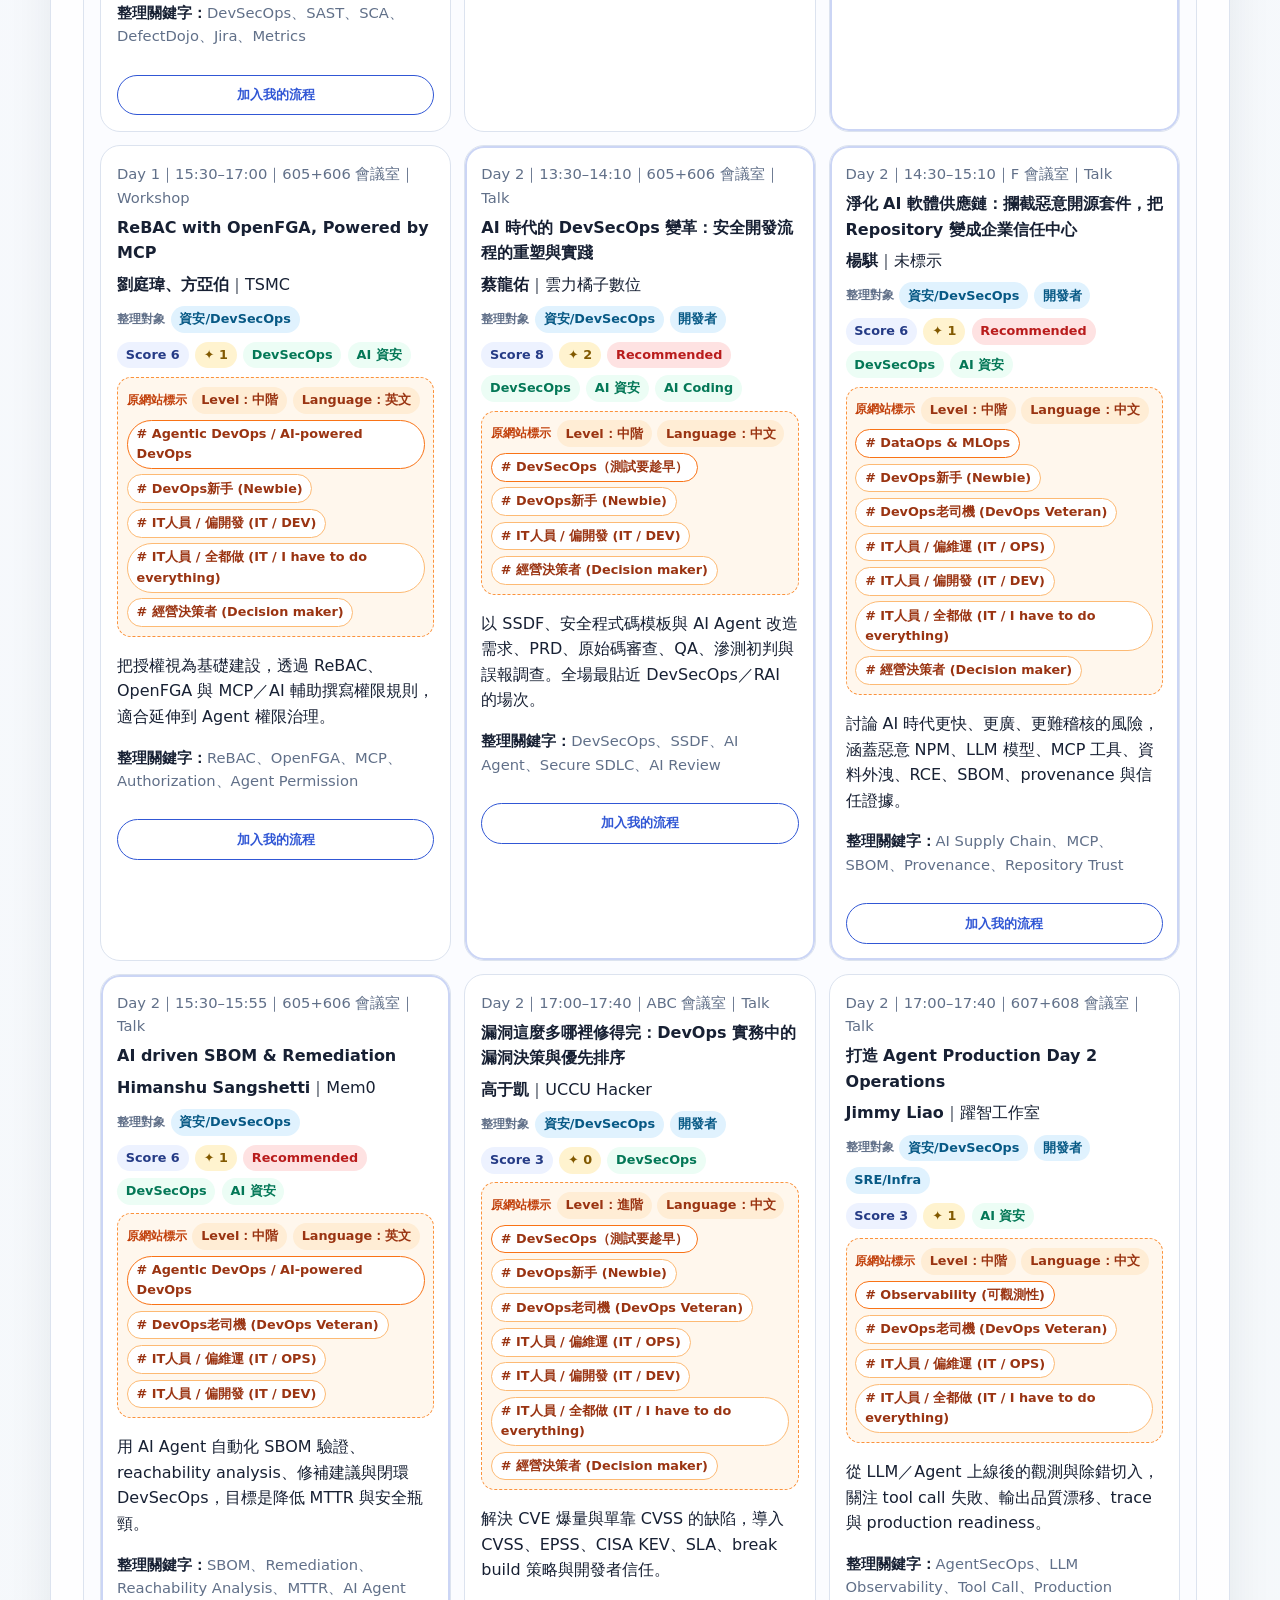
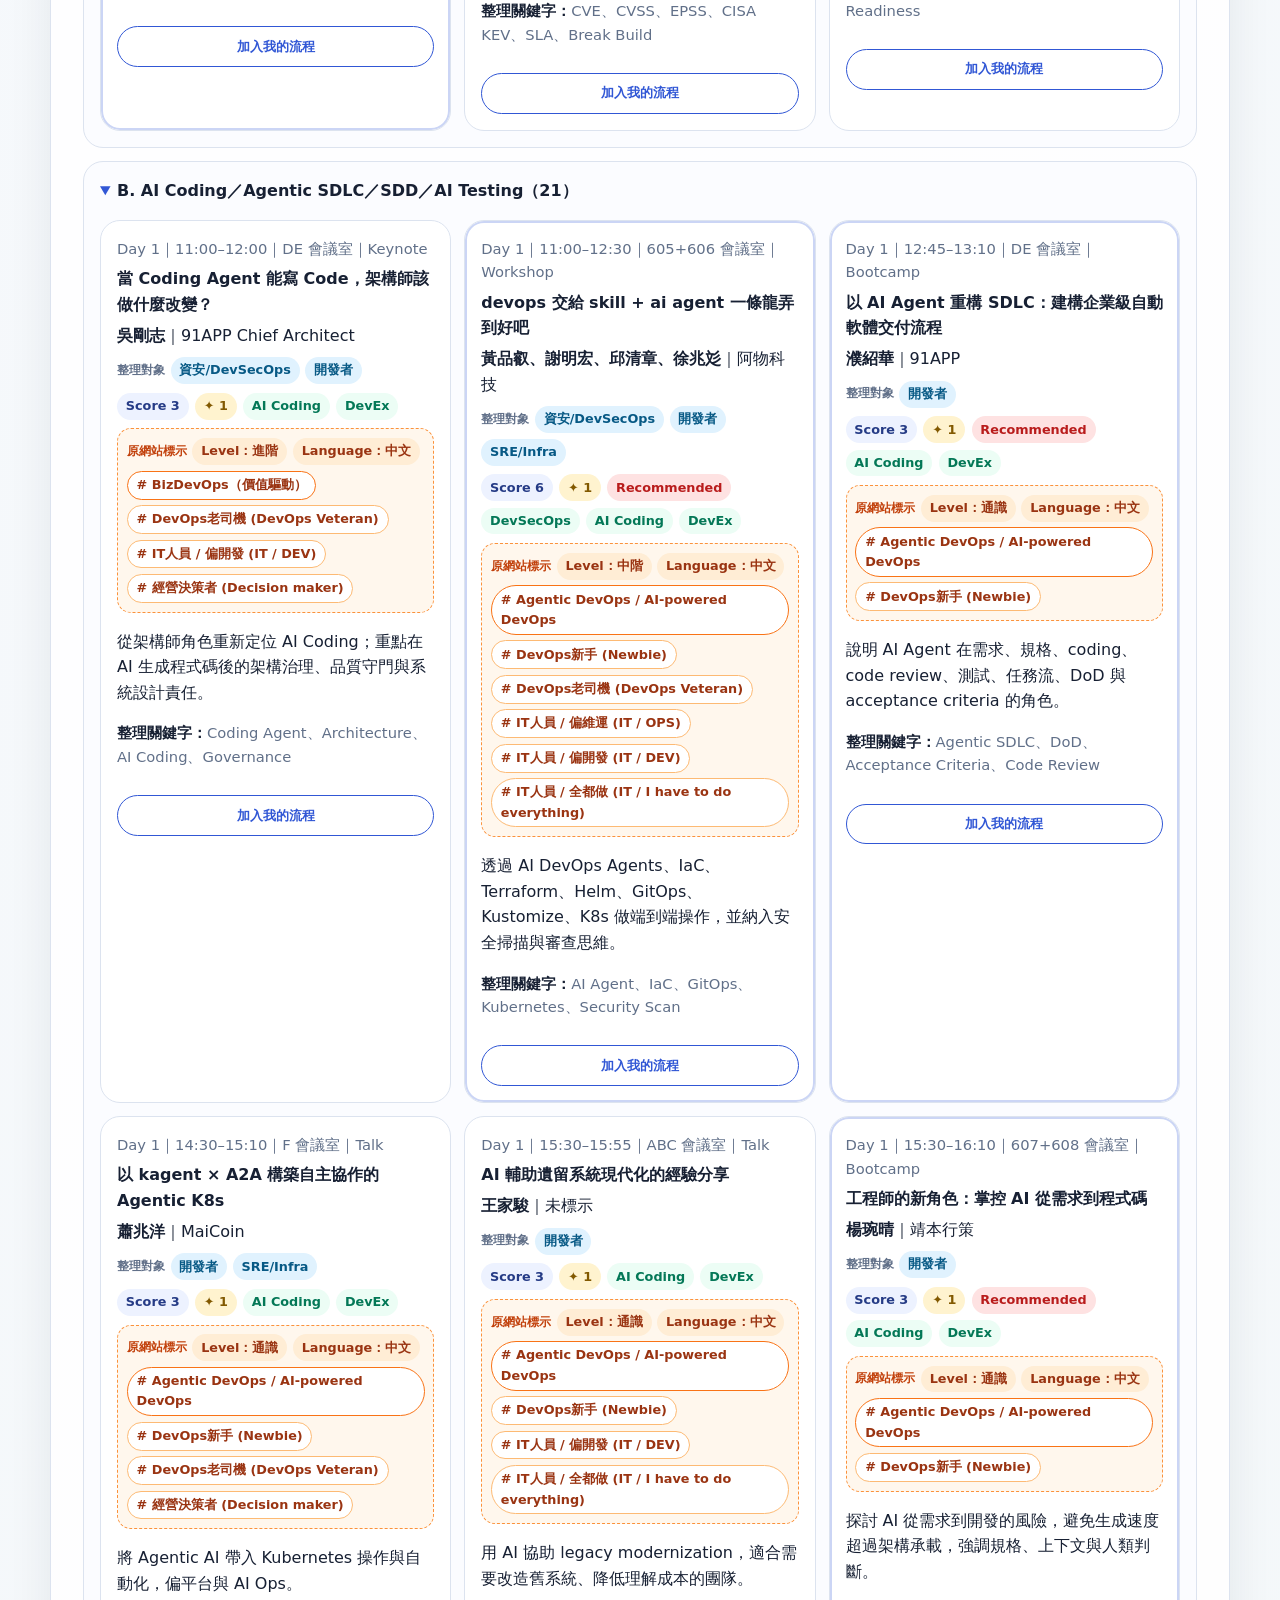
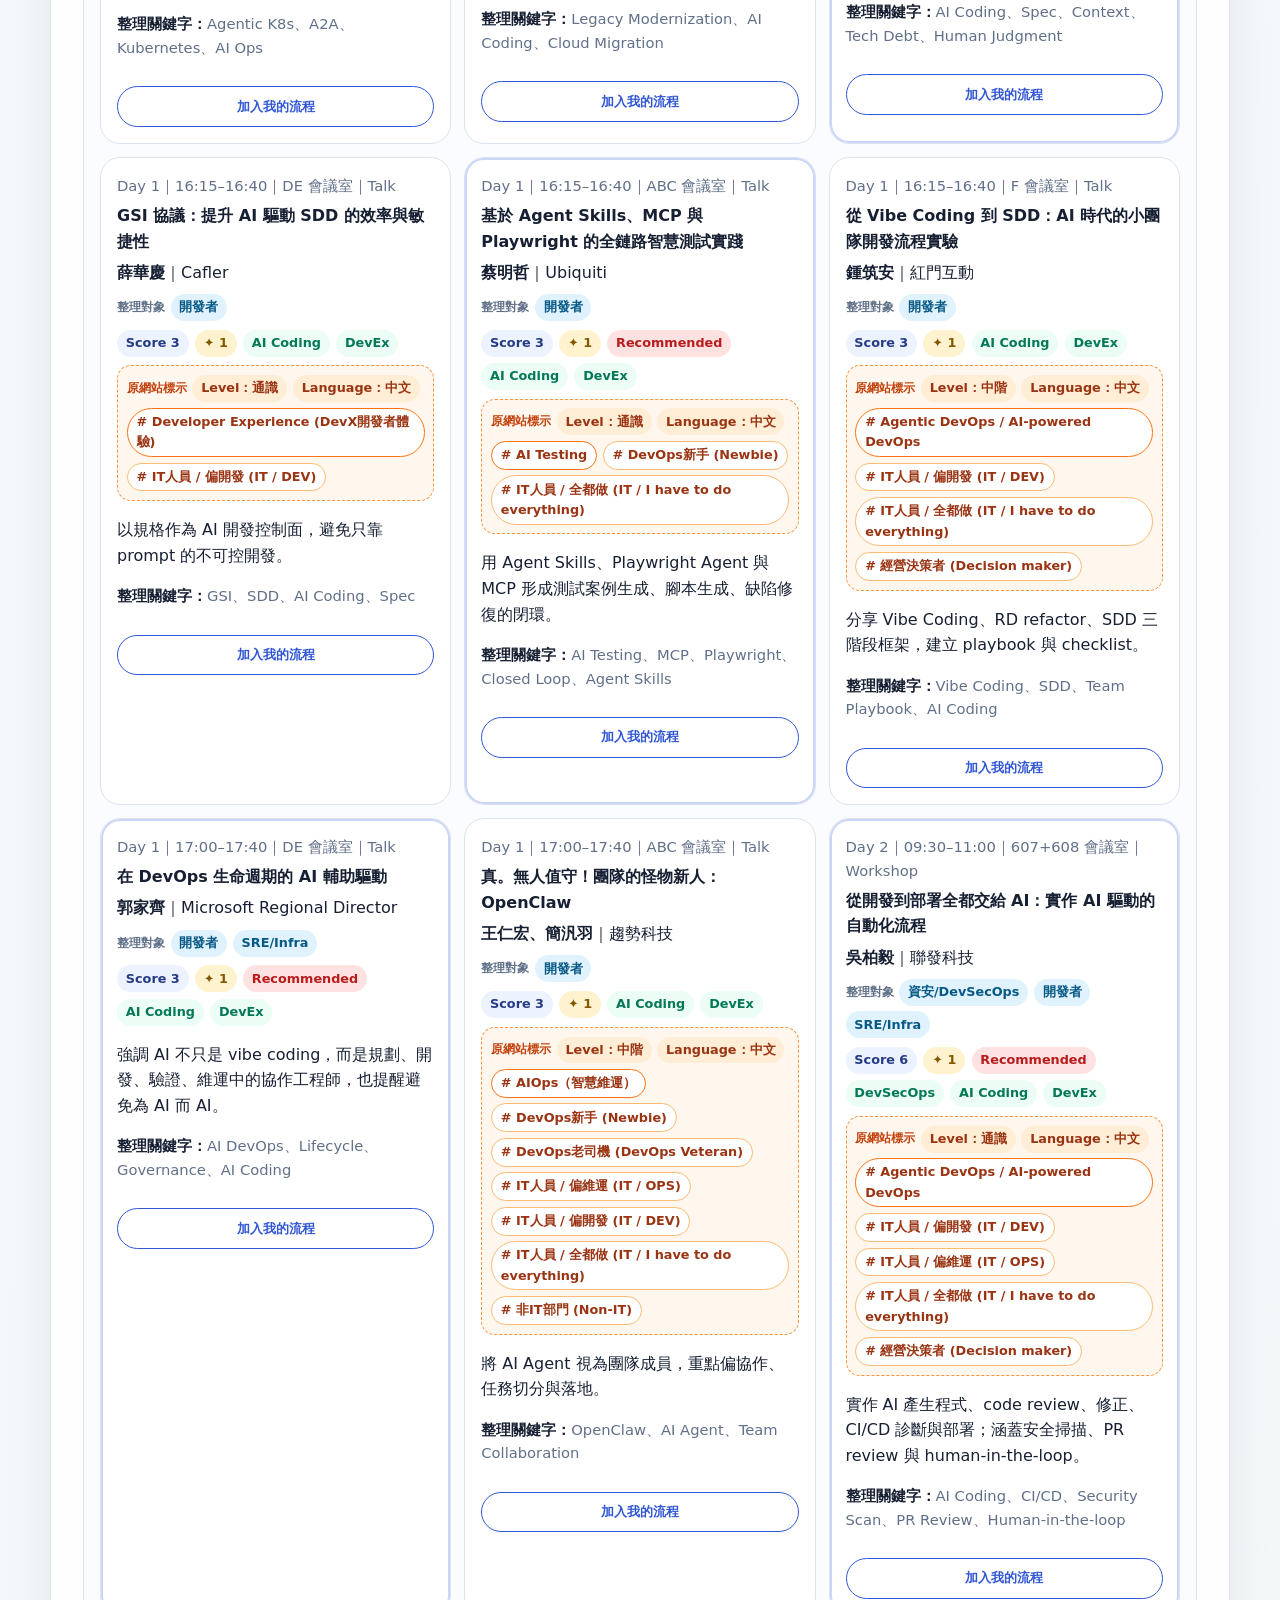
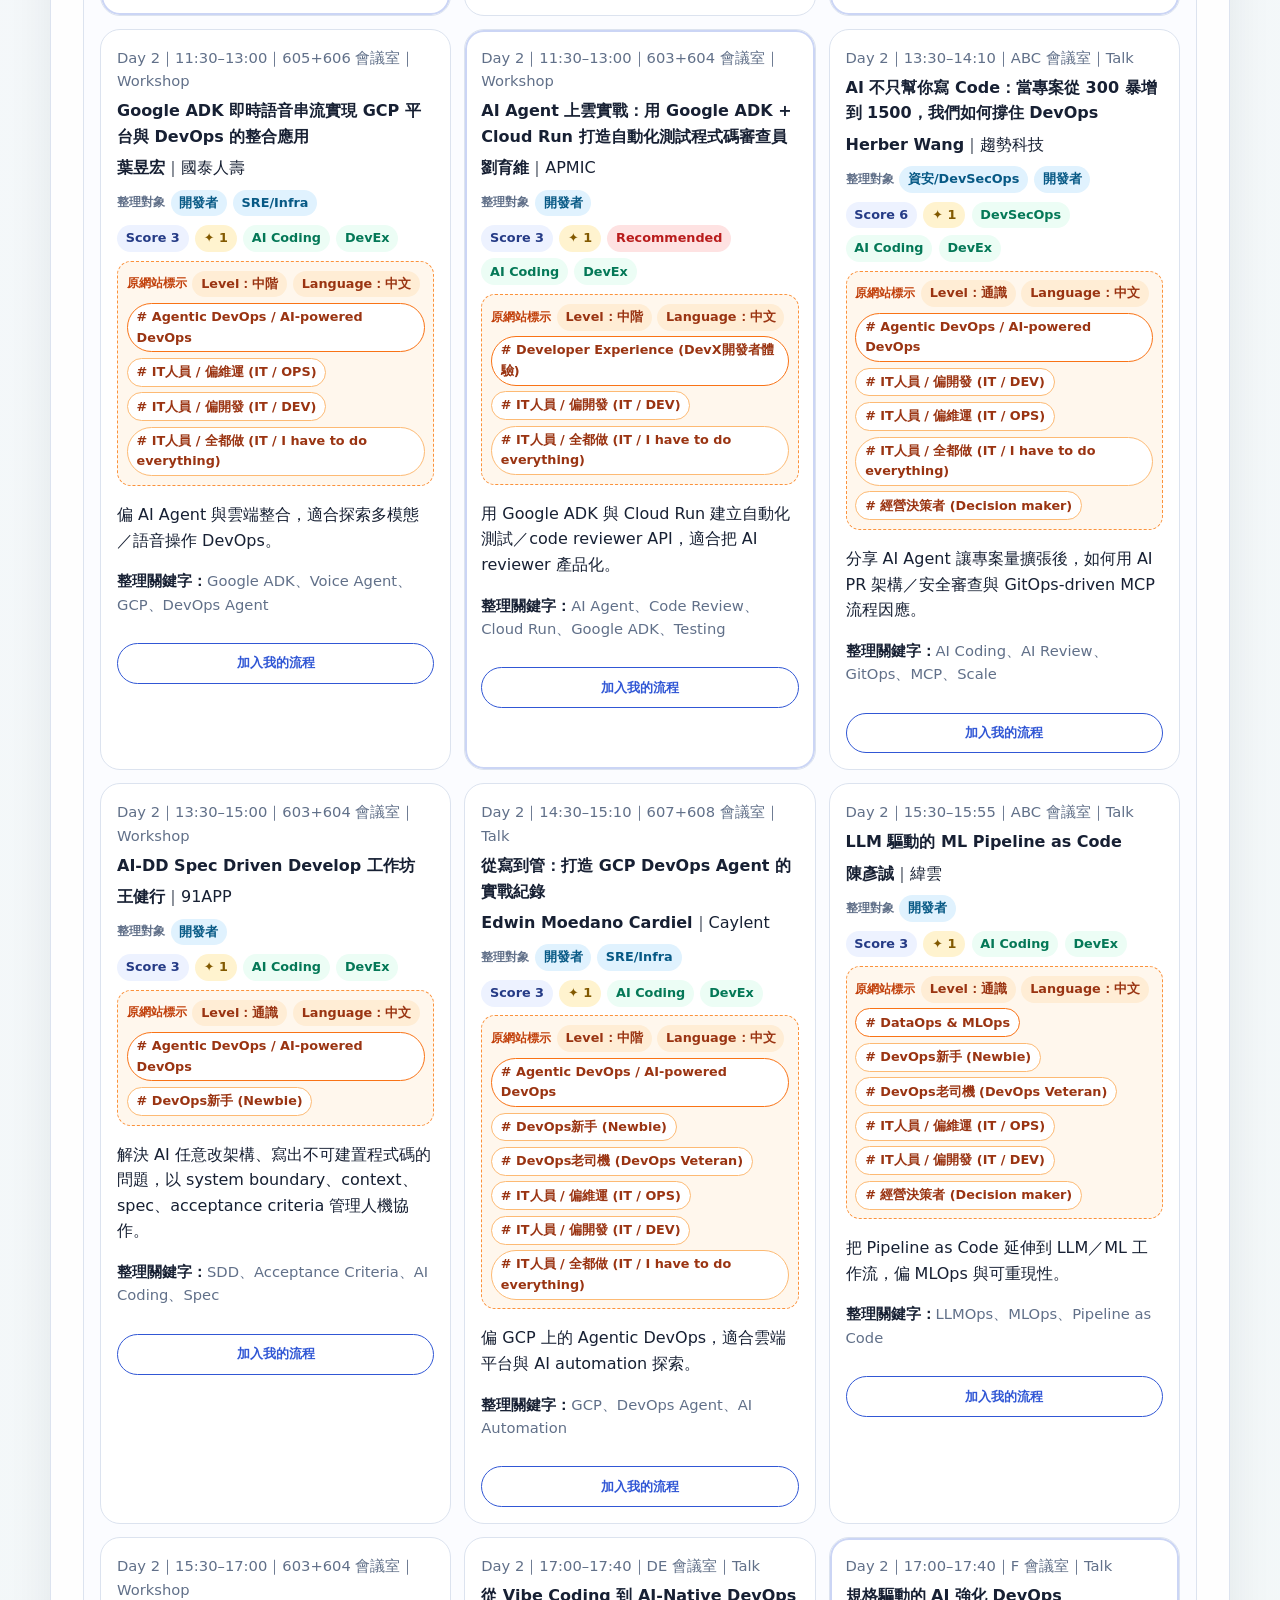
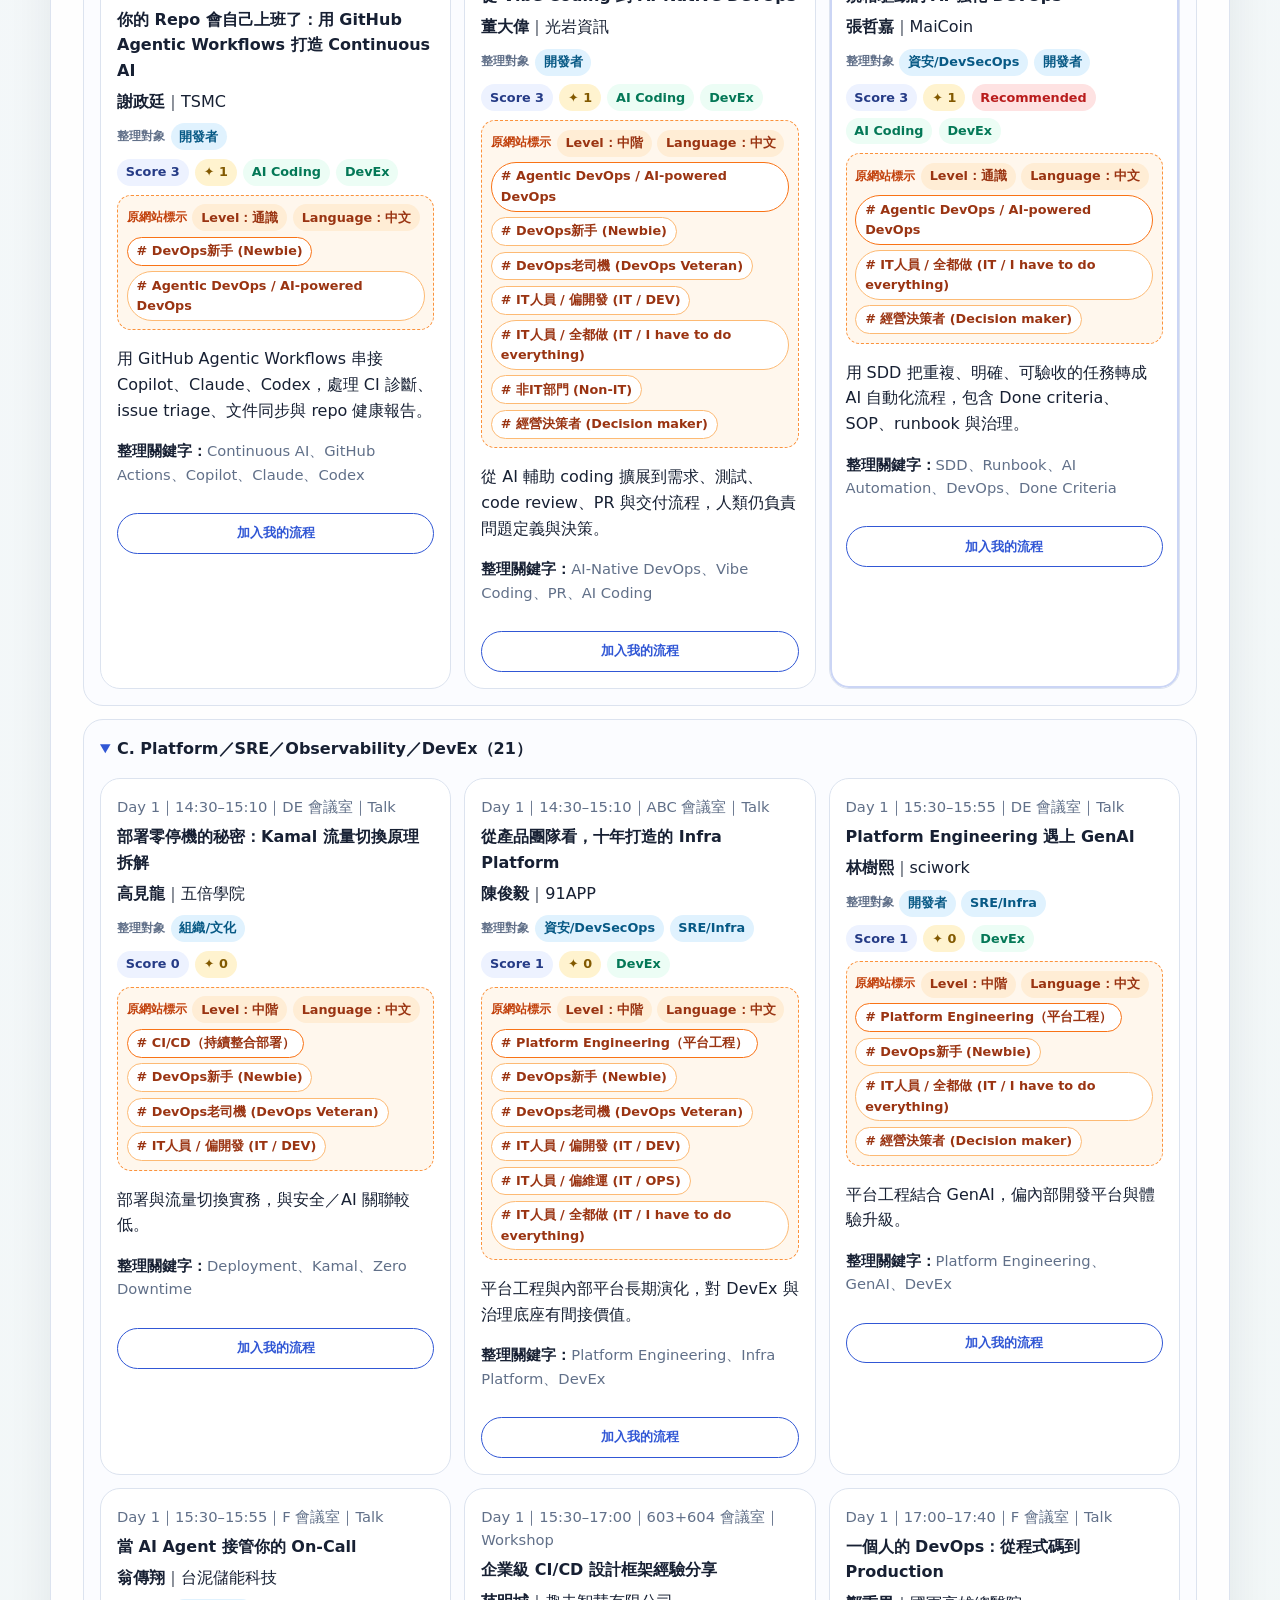
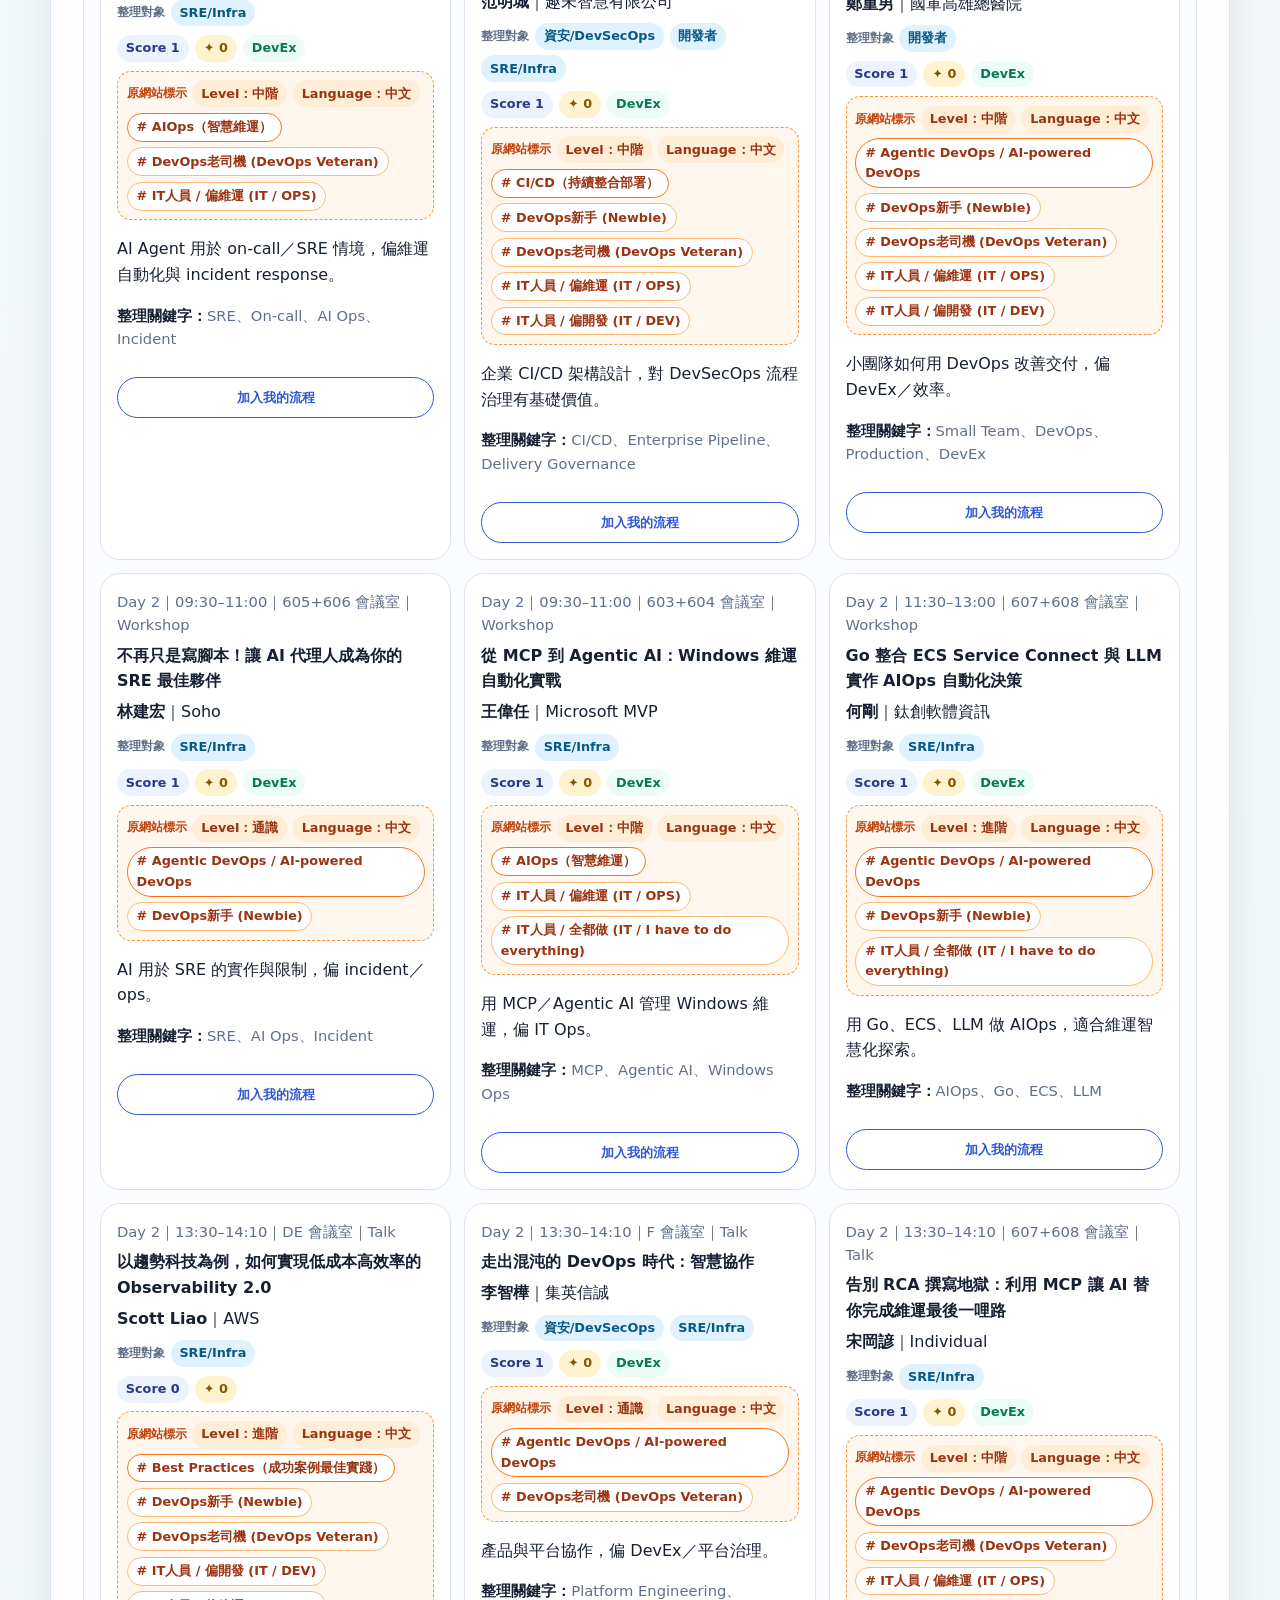
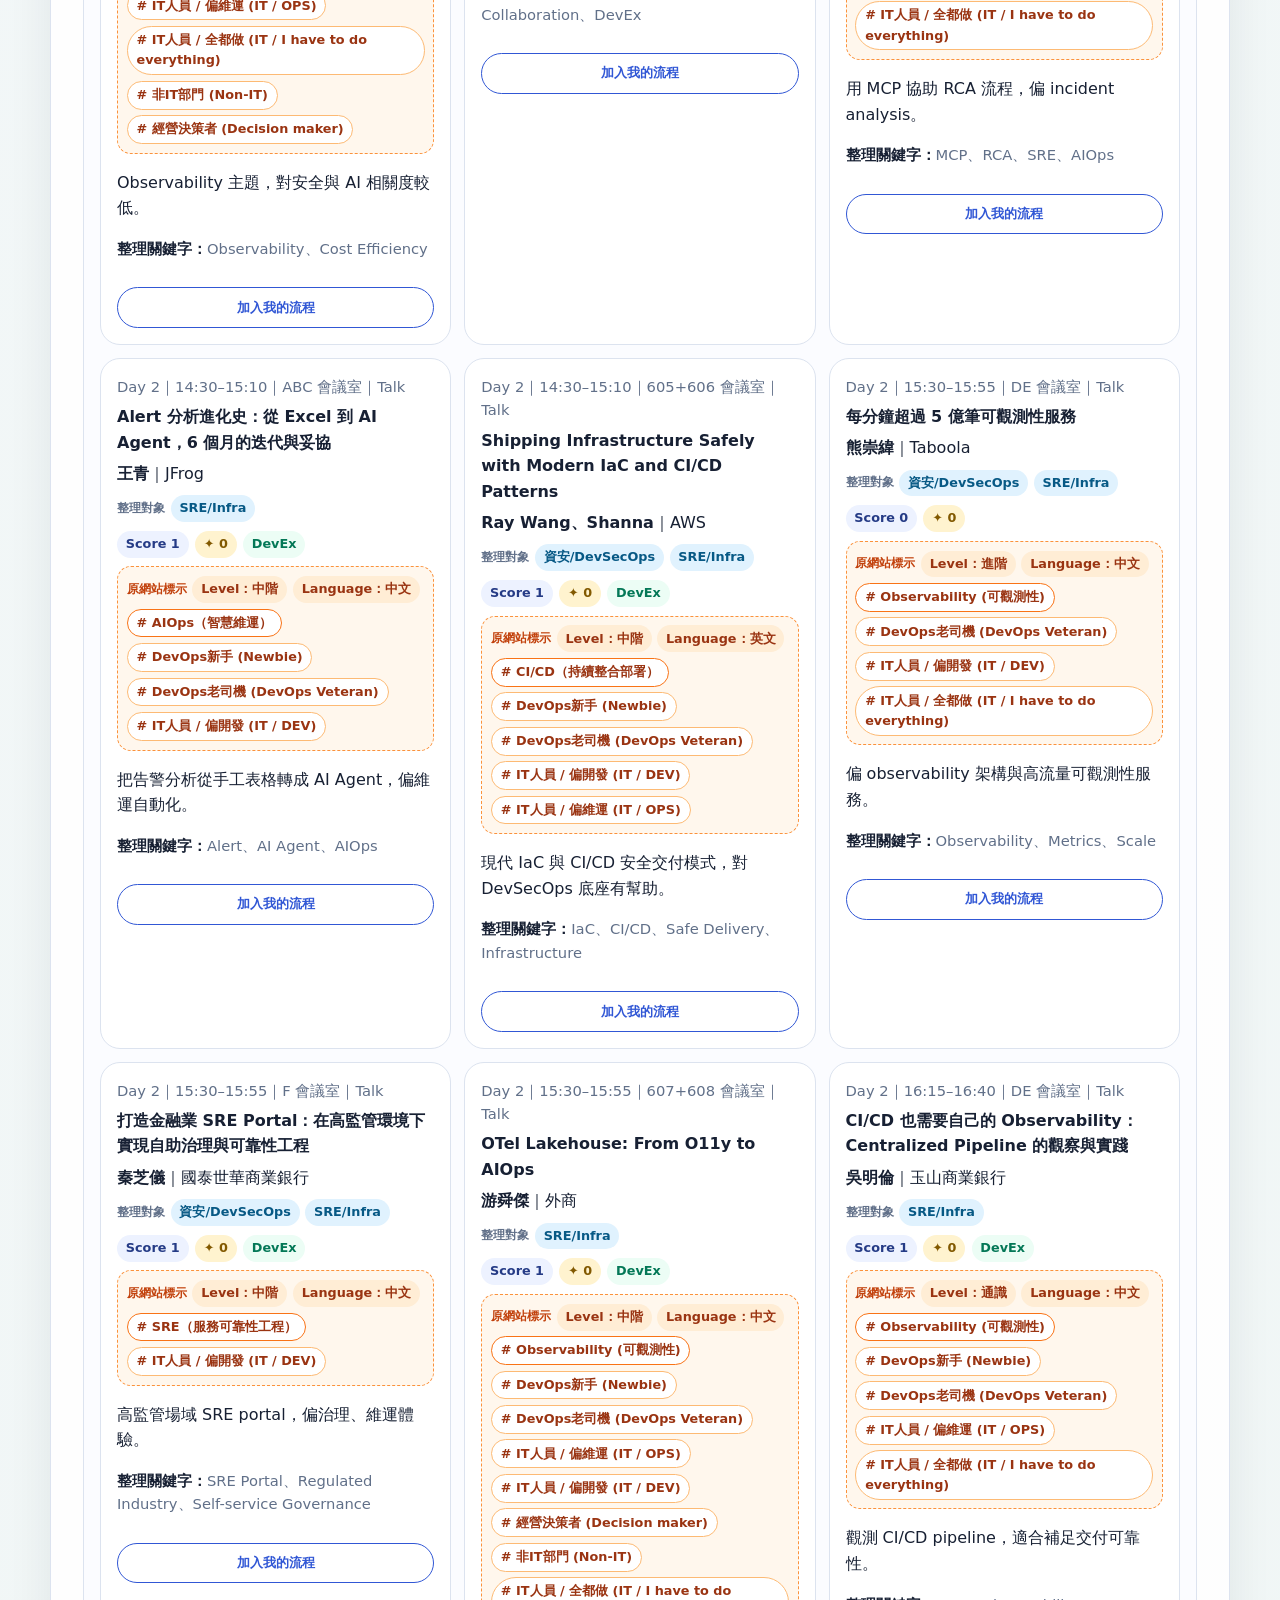
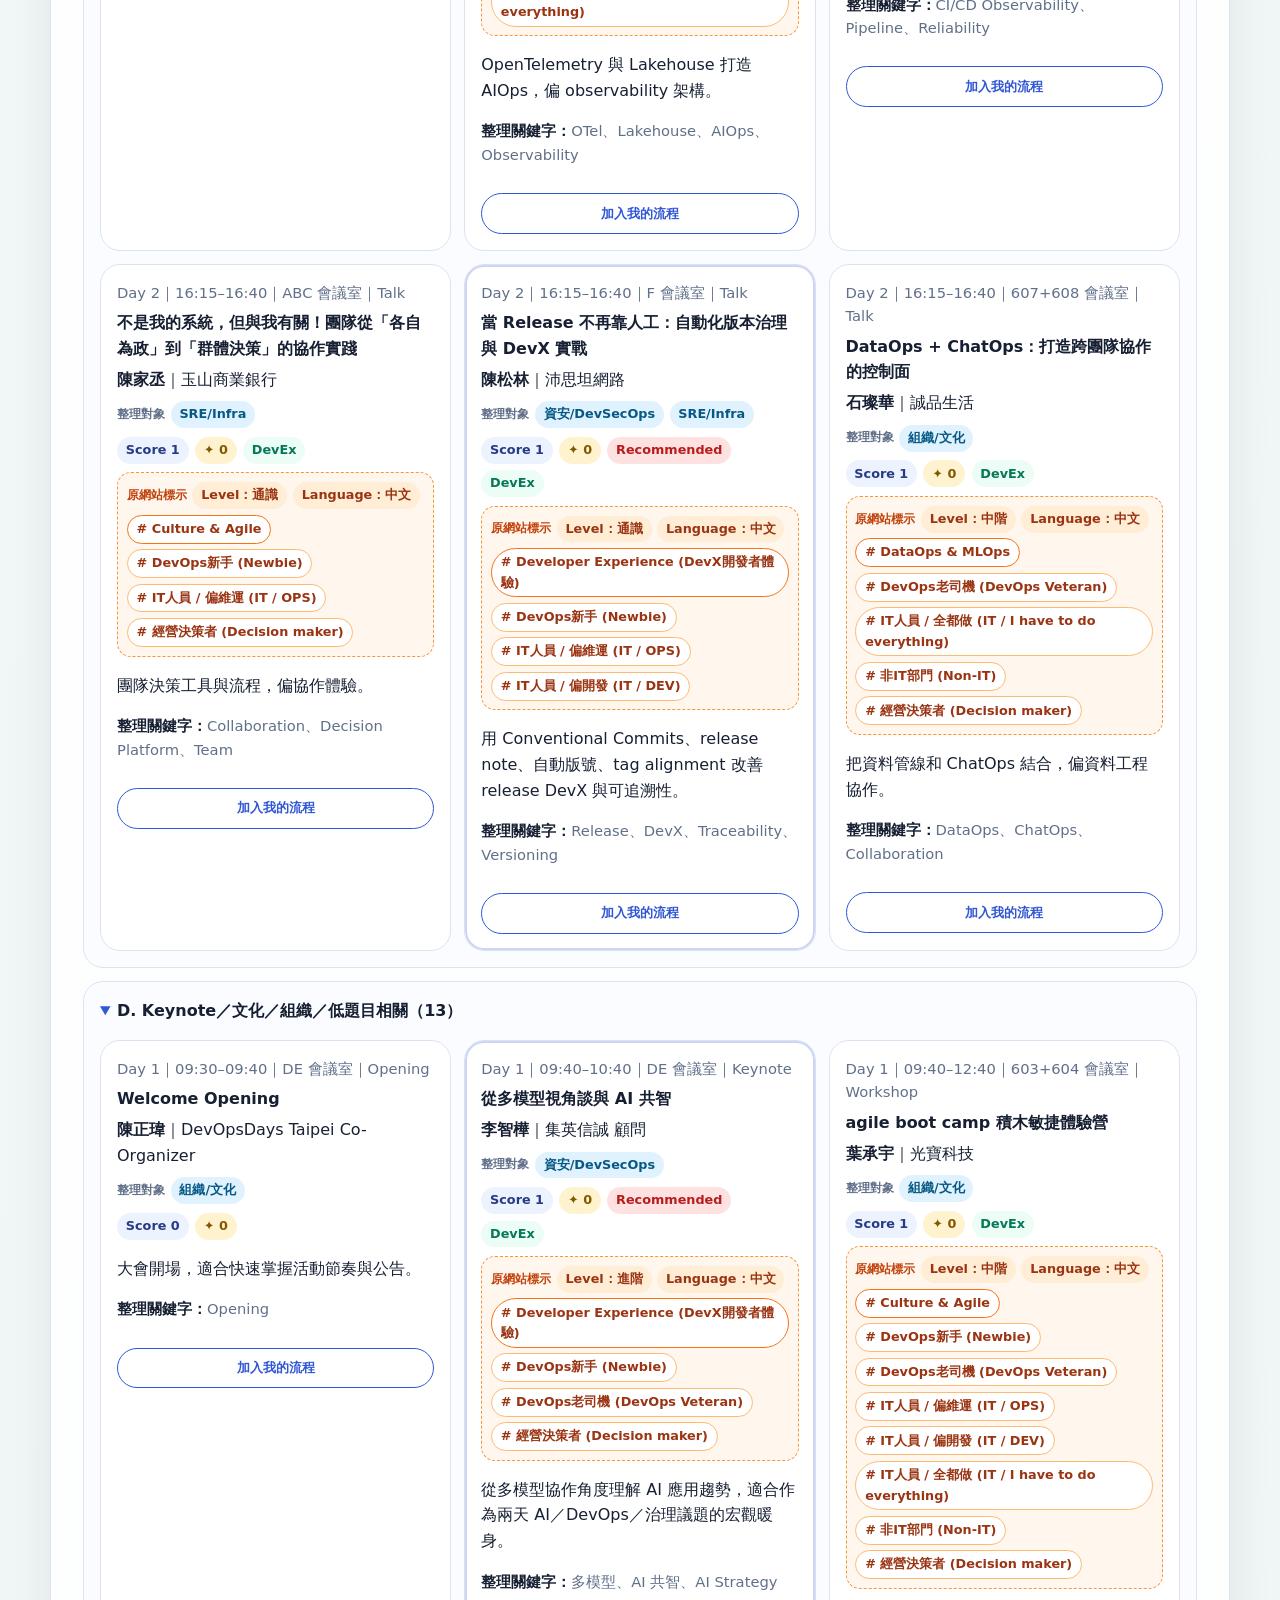
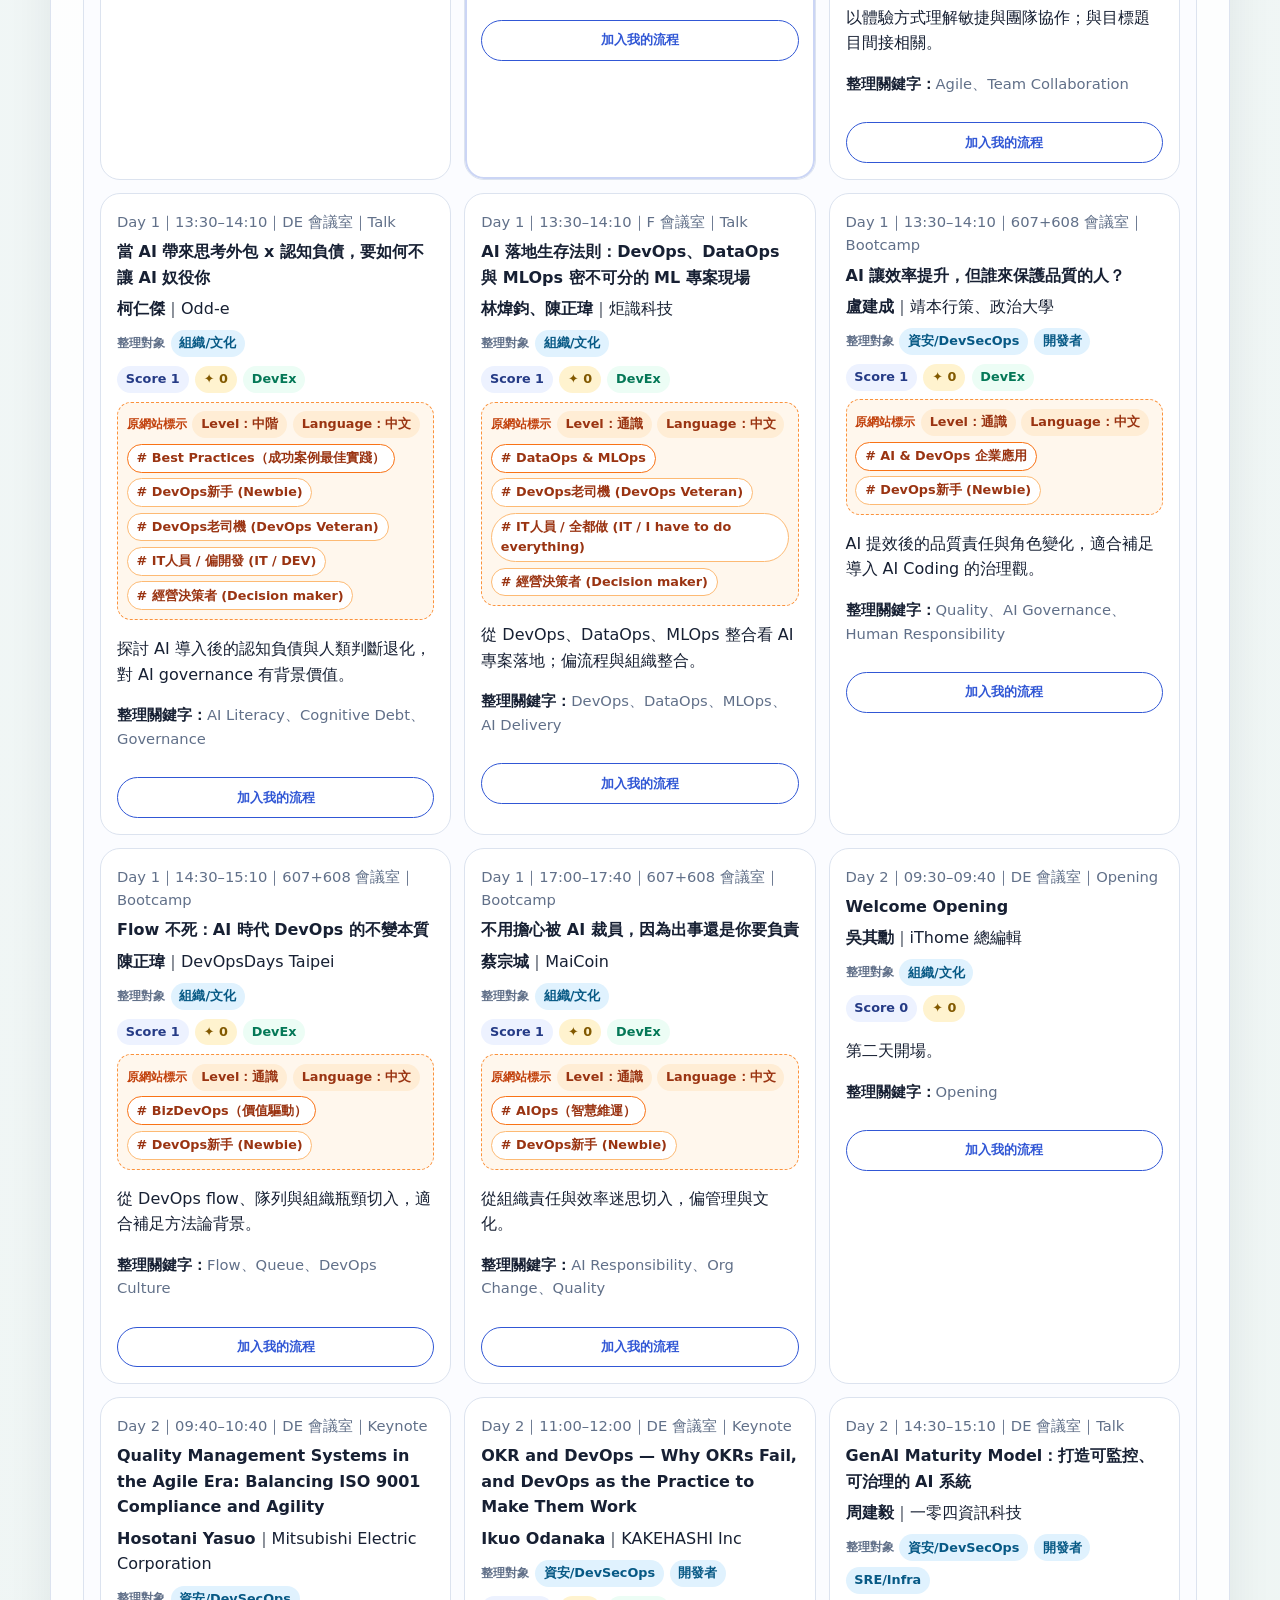
==== commit 040d92fb: "Split explorer and add team plan exchange" ====
--- a/web-app/index.html
+++ b/web-app/index.html
@@ -12,24 +12,22 @@
       <p class="eyebrow">DevSecOps / RAI / AI Coding Focus</p>
       <h1>DevOpsDays Taipei 2026 Session Explorer</h1>
     </div>
-    <nav aria-label="主要導覽">
-      <a href="#overview">總覽</a>
-      <a href="#path">推薦路線</a>
-      <a href="#explorer">探索</a>
-      <a href="#planner">我的流程</a>
-      <a href="#outcomes">會後輸出</a>
+    <nav class="page-tabs" aria-label="主要頁面">
+      <button class="tab-button is-active" type="button" data-page-target="explorer-page">Session 探索/自選流程</button>
+      <button class="tab-button" type="button" data-page-target="joe-page">Joe 建議方案/評分</button>
+      <button class="tab-button" type="button" data-page-target="team-page">組員流程彙整</button>
     </nav>
   </header>
 
   <main>
-    <section id="overview" class="hero section-card">
+    <section id="overview" class="hero section-card" data-page="explorer-page">
       <div>
         <p class="eyebrow" id="summit-dates"></p>
         <h2>用資安與 AI 開發治理視角，快速找到最值得聽的場次</h2>
         <p id="summit-overview"></p>
         <p class="role" id="role-context"></p>
         <div class="hero-actions">
-          <a class="button primary" href="#path">查看推薦路線</a>
+          <button class="button primary" type="button" data-page-target="joe-page">查看 Joe 推薦路線</button>
           <a class="button" href="#explorer">開始探索 session</a>
           <a class="button" href="#planner">查看我的流程</a>
         </div>
@@ -47,7 +45,7 @@
       </aside>
     </section>
 
-    <section id="score" class="section-card">
+    <section id="score" class="section-card" data-page="joe-page">
       <div class="section-heading">
         <p class="eyebrow">Score Legend</p>
         <h2>題目評分模型</h2>
@@ -55,7 +53,7 @@
       <div id="score-legend" class="score-grid"></div>
     </section>
 
-    <section id="path" class="section-card">
+    <section id="path" class="section-card" data-page="joe-page">
       <div class="section-heading">
         <p class="eyebrow">Recommended Path</p>
         <h2>不衝突主推薦路線</h2>
@@ -64,7 +62,7 @@
       <div id="recommended-path" class="timeline"></div>
     </section>
 
-    <section id="explorer" class="section-card">
+    <section id="explorer" class="section-card" data-page="explorer-page">
       <div class="section-heading">
         <p class="eyebrow">Session Explorer</p>
         <h2>分組探索所有議程</h2>
@@ -86,7 +84,7 @@
       <div id="session-groups" class="group-list"></div>
     </section>
 
-    <section id="planner" class="section-card planner-section">
+    <section id="planner" class="section-card planner-section" data-page="explorer-page">
       <div class="section-heading">
         <p class="eyebrow">My Agenda</p>
         <h2>我的自選流程</h2>
@@ -101,7 +99,30 @@
       <div id="planner-result" class="planner-result"></div>
     </section>
 
-    <section id="outcomes" class="section-card">
+    <section id="team-plans" class="section-card" data-page="team-page" hidden>
+      <div class="section-heading">
+        <p class="eyebrow">Team Agenda Exchange</p>
+        <h2>組員流程匯入 / 跨員彙整</h2>
+        <p>每位組員可在「Session 探索/自選流程」選好自己的流程，輸入 nickname 後匯出 JSON 或 CSV；組長可在這裡匯入多位組員的 JSON，獨立彙整，不會覆蓋自己的流程。</p>
+      </div>
+      <div class="team-tools">
+        <label>我的 nickname<input id="nickname-input" type="text" placeholder="例如 Joe、Alice、Infra 小組 A" /></label>
+        <button class="button primary" type="button" id="export-plan-json">匯出我的流程 JSON</button>
+        <button class="button" type="button" id="export-plan-csv">匯出我的流程 CSV</button>
+      </div>
+      <div class="team-import-grid">
+        <label>匯入組員 JSON 檔<input id="import-plan-file" type="file" accept="application/json,.json" /></label>
+        <label>或貼上組員 JSON<textarea id="import-plan-text" rows="7" placeholder="貼上組員匯出的 JSON"></textarea></label>
+      </div>
+      <div class="planner-actions">
+        <button class="button primary" type="button" id="import-plan-json">匯入組員流程</button>
+        <button class="button" type="button" id="clear-team-plans">清空已匯入組員流程</button>
+      </div>
+      <p class="layout-help" id="team-import-status"></p>
+      <div id="team-plans-result" class="team-plans-result"></div>
+    </section>
+
+    <section id="outcomes" class="section-card" data-page="joe-page">
       <div class="section-heading">
         <p class="eyebrow">After Summit</p>
         <h2>會後輸出</h2>
--- a/web-app/styles.css
+++ b/web-app/styles.css
@@ -686,3 +686,117 @@
   font-size: 0.78rem;
   font-weight: 800;
 }
+
+[hidden] {
+  display: none !important;
+}
+
+.page-tabs {
+  display: flex;
+  gap: 0.5rem;
+  flex-wrap: wrap;
+}
+
+.tab-button {
+  border: 1px solid var(--line);
+  border-radius: 999px;
+  padding: 0.6rem 0.9rem;
+  background: #ffffff;
+  color: var(--ink);
+  font-weight: 900;
+  cursor: pointer;
+}
+
+.tab-button.is-active {
+  border-color: var(--brand);
+  background: var(--brand);
+  color: #ffffff;
+}
+
+.team-tools,
+.team-import-grid {
+  display: grid;
+  grid-template-columns: minmax(220px, 1fr) auto auto;
+  gap: 0.75rem;
+  align-items: end;
+  margin: 1rem 0;
+}
+
+.team-tools label,
+.team-import-grid label {
+  display: grid;
+  gap: 0.35rem;
+  color: var(--muted);
+  font-size: 0.9rem;
+  font-weight: 900;
+}
+
+.team-tools input,
+.team-import-grid input,
+.team-import-grid textarea {
+  width: 100%;
+  padding: 0.7rem;
+  border: 1px solid var(--line);
+  border-radius: 12px;
+  background: #ffffff;
+  color: var(--ink);
+  font: inherit;
+}
+
+.team-import-grid {
+  grid-template-columns: minmax(220px, 0.7fr) minmax(280px, 1.3fr);
+  align-items: start;
+}
+
+.layout-help.is-error {
+  border-color: #fb923c;
+  background: #fff7ed;
+  color: #9a3412;
+}
+
+.team-grid {
+  display: grid;
+  grid-template-columns: minmax(0, 1fr) minmax(0, 1fr);
+  gap: 1rem;
+}
+
+.member-plan,
+.coverage-row {
+  margin-bottom: 0.75rem;
+  padding: 1rem;
+  border: 1px solid var(--line);
+  border-radius: 18px;
+  background: #ffffff;
+}
+
+.member-plan h4 {
+  display: flex;
+  justify-content: space-between;
+  gap: 1rem;
+  margin: 0 0 0.5rem;
+}
+
+.member-plan ol {
+  margin: 0;
+  padding-left: 1.2rem;
+}
+
+.coverage-row {
+  display: grid;
+  grid-template-columns: minmax(0, 1fr) minmax(160px, 0.5fr);
+  gap: 0.75rem;
+  align-items: start;
+}
+
+.coverage-row p {
+  margin: 0.25rem 0 0;
+}
+
+@media (max-width: 900px) {
+  .team-tools,
+  .team-import-grid,
+  .team-grid,
+  .coverage-row {
+    grid-template-columns: 1fr;
+  }
+}
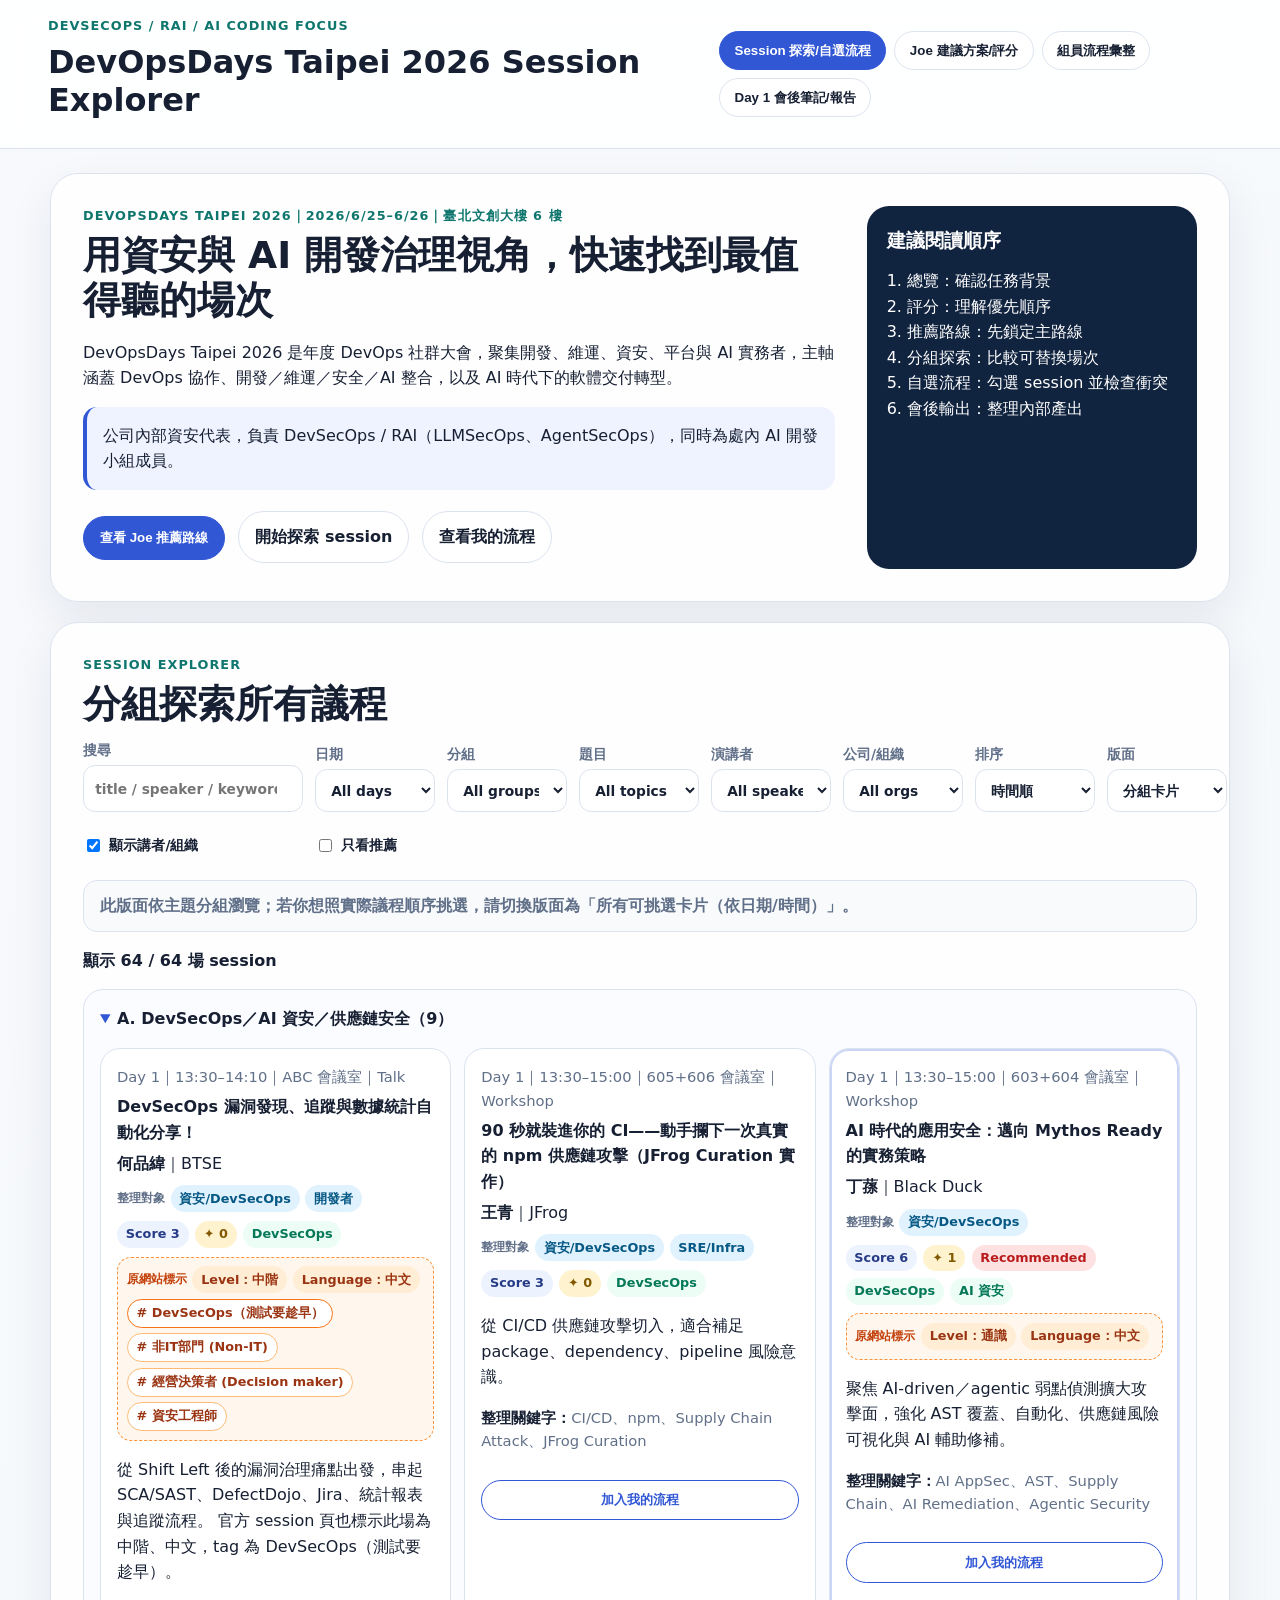
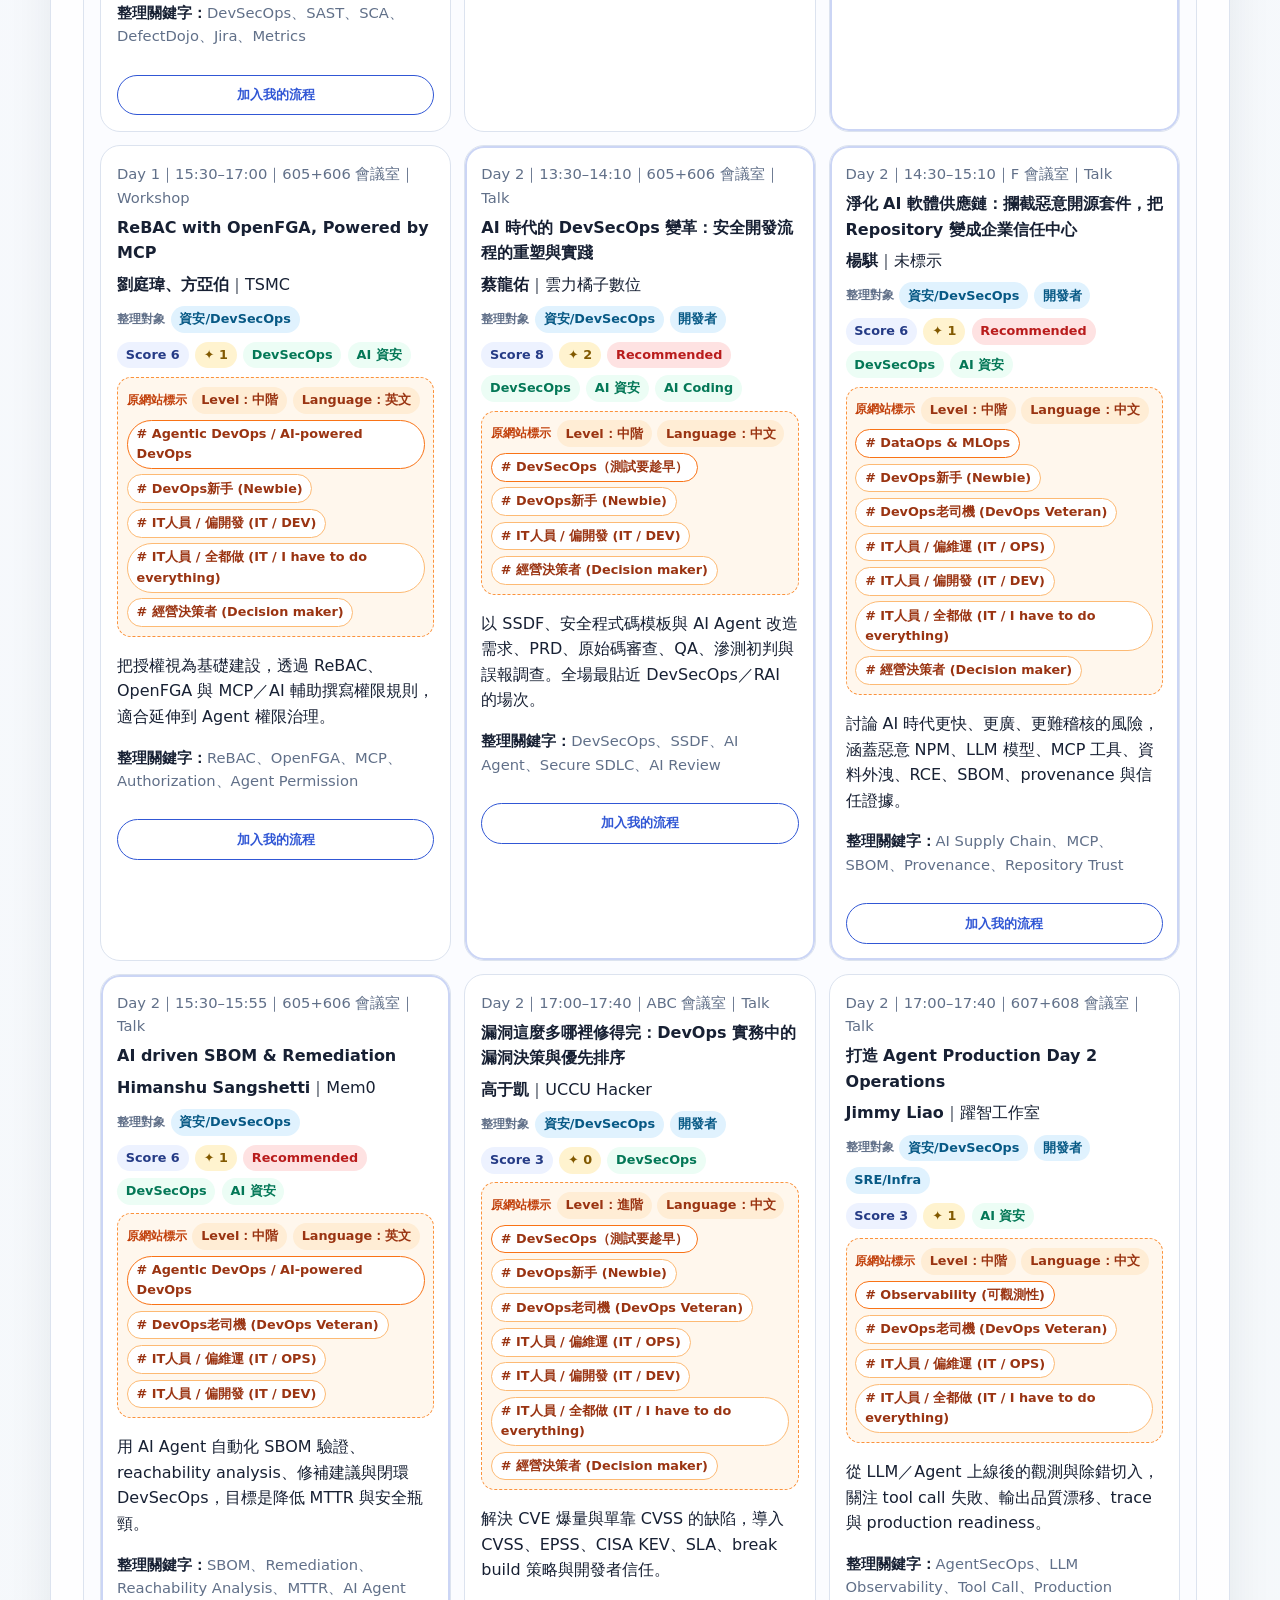
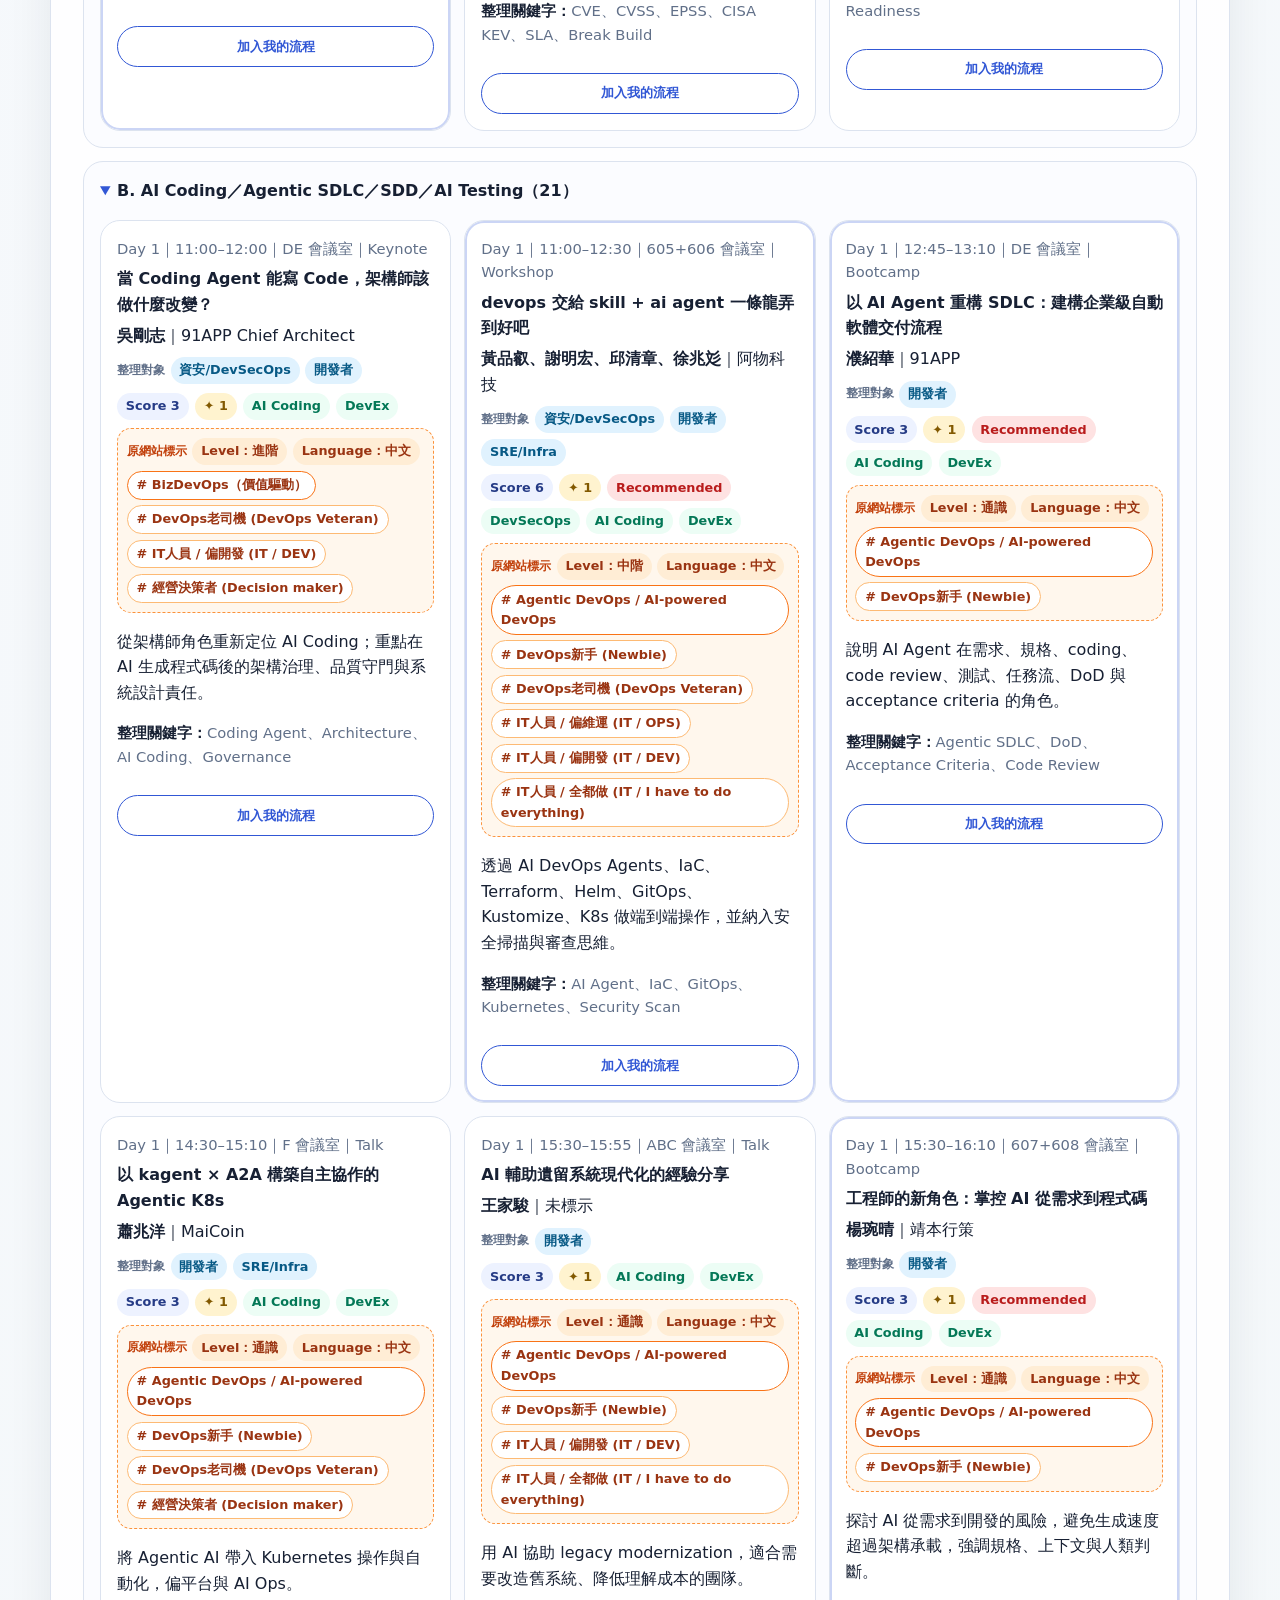
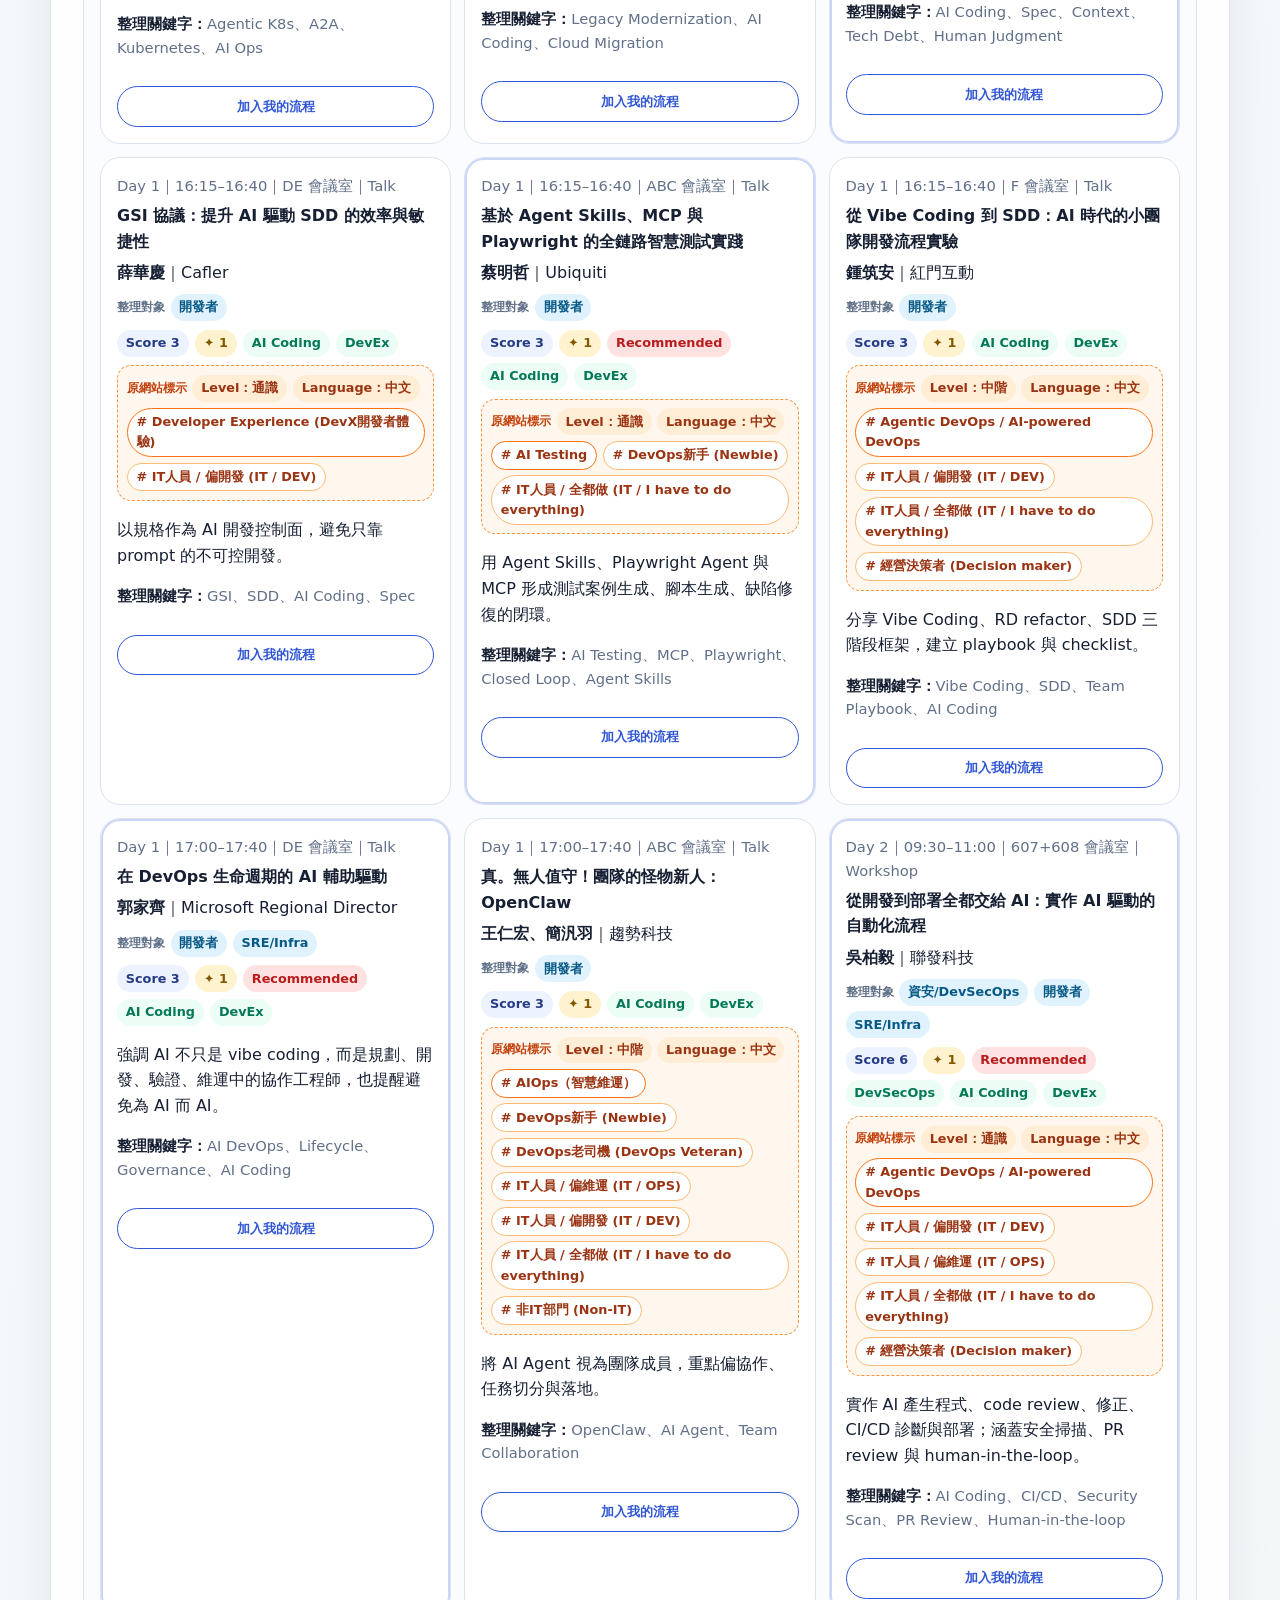
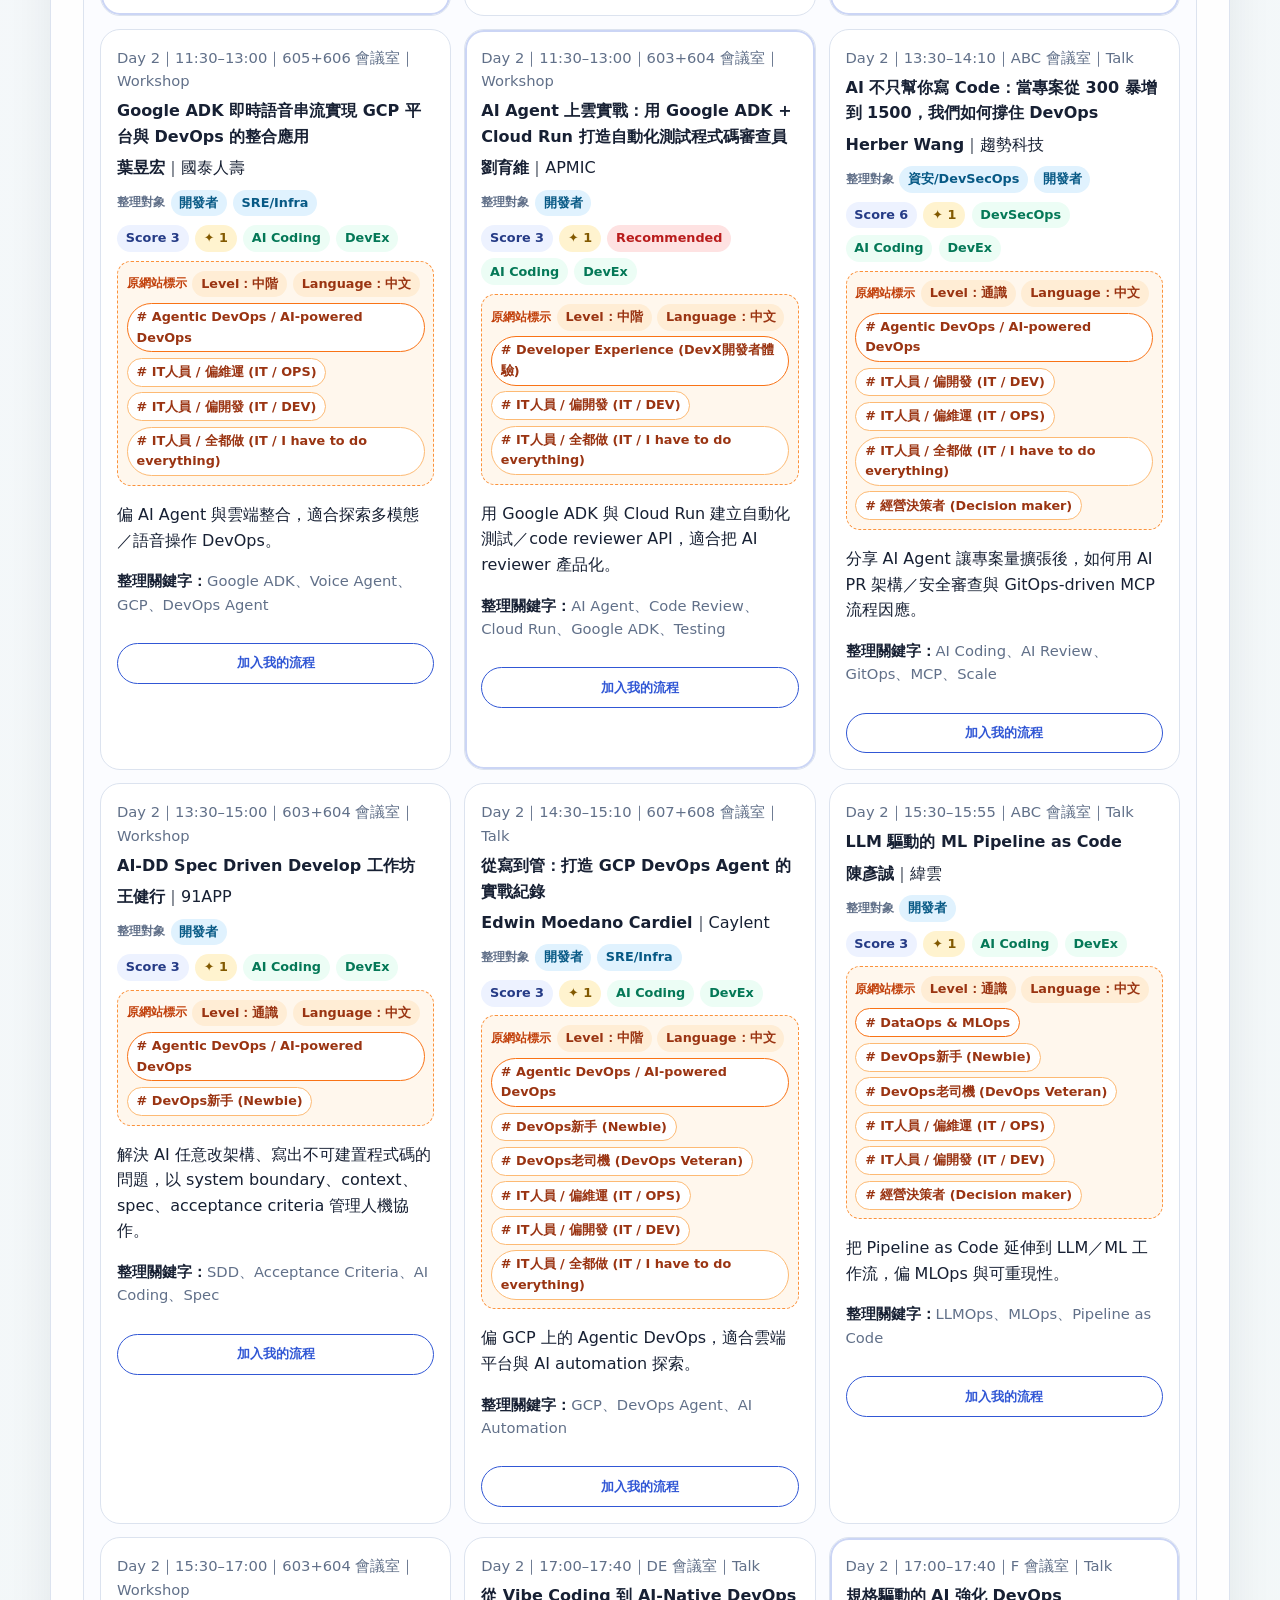
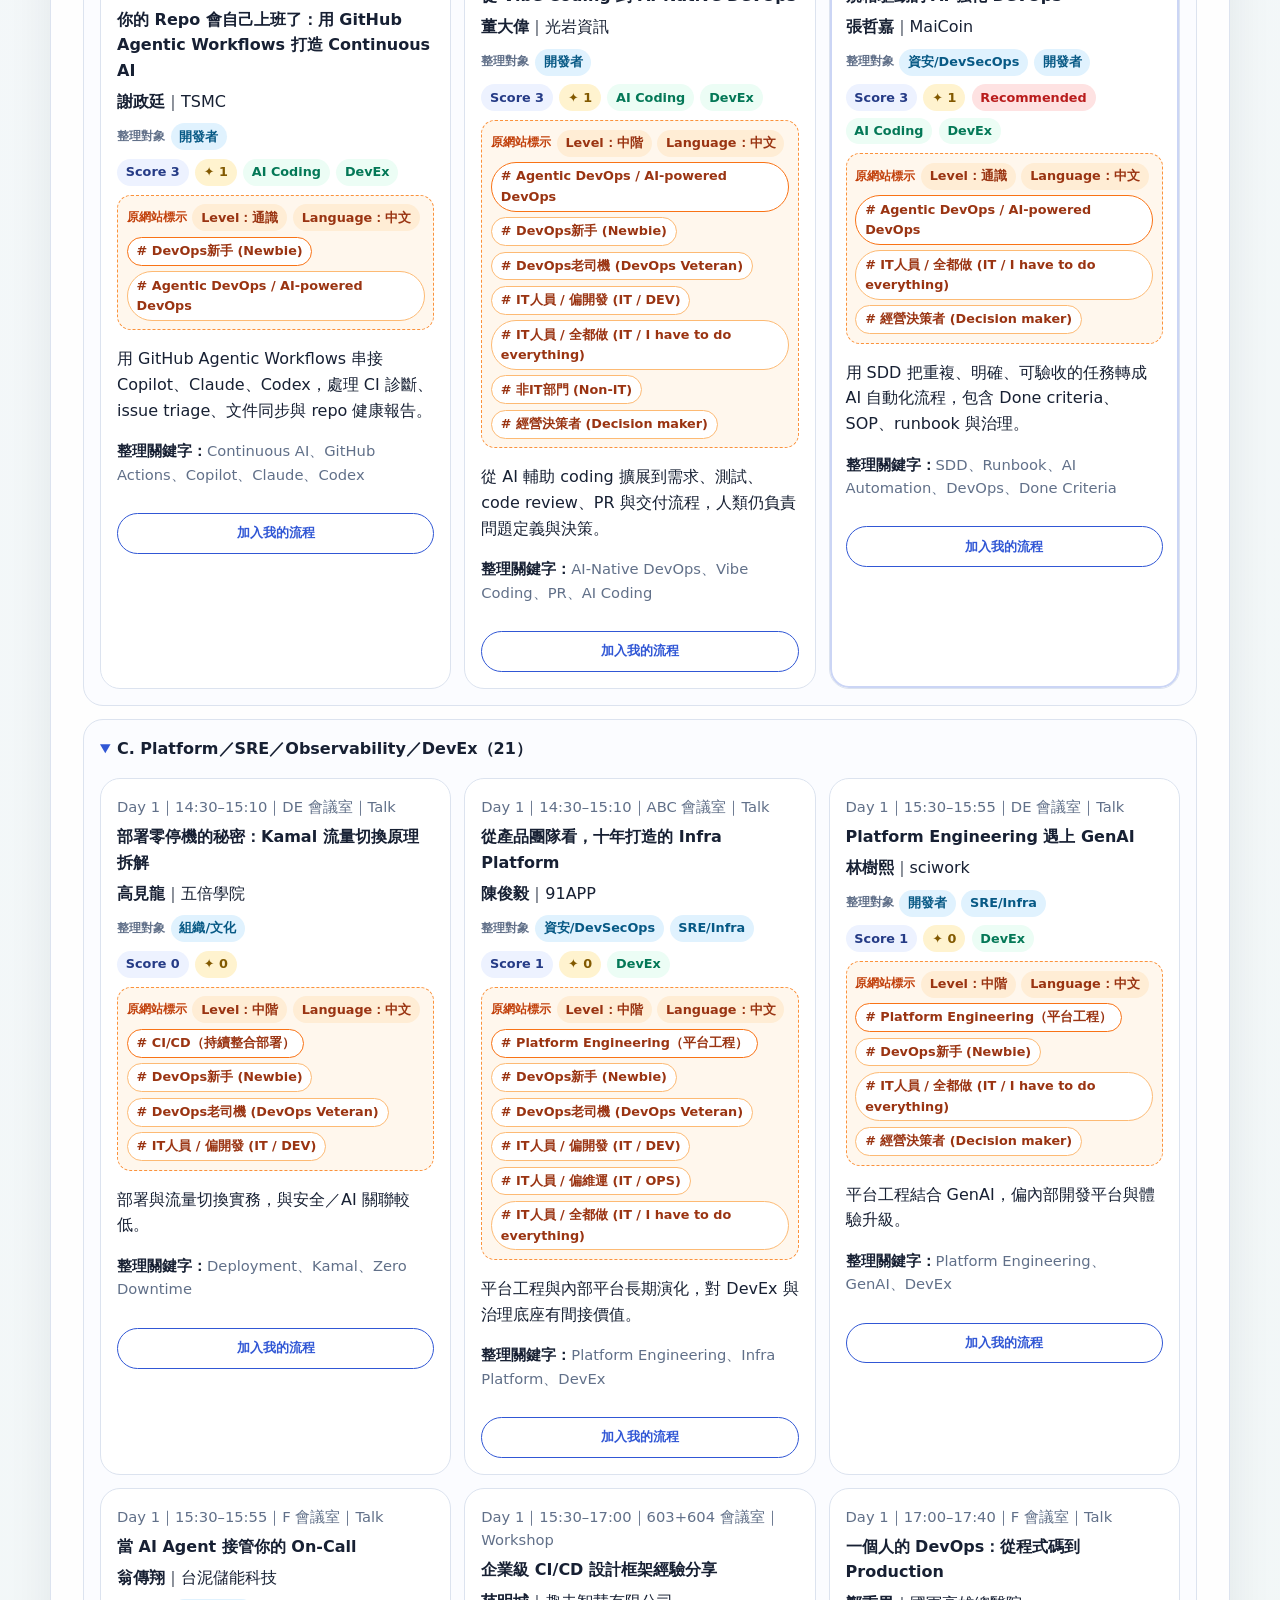
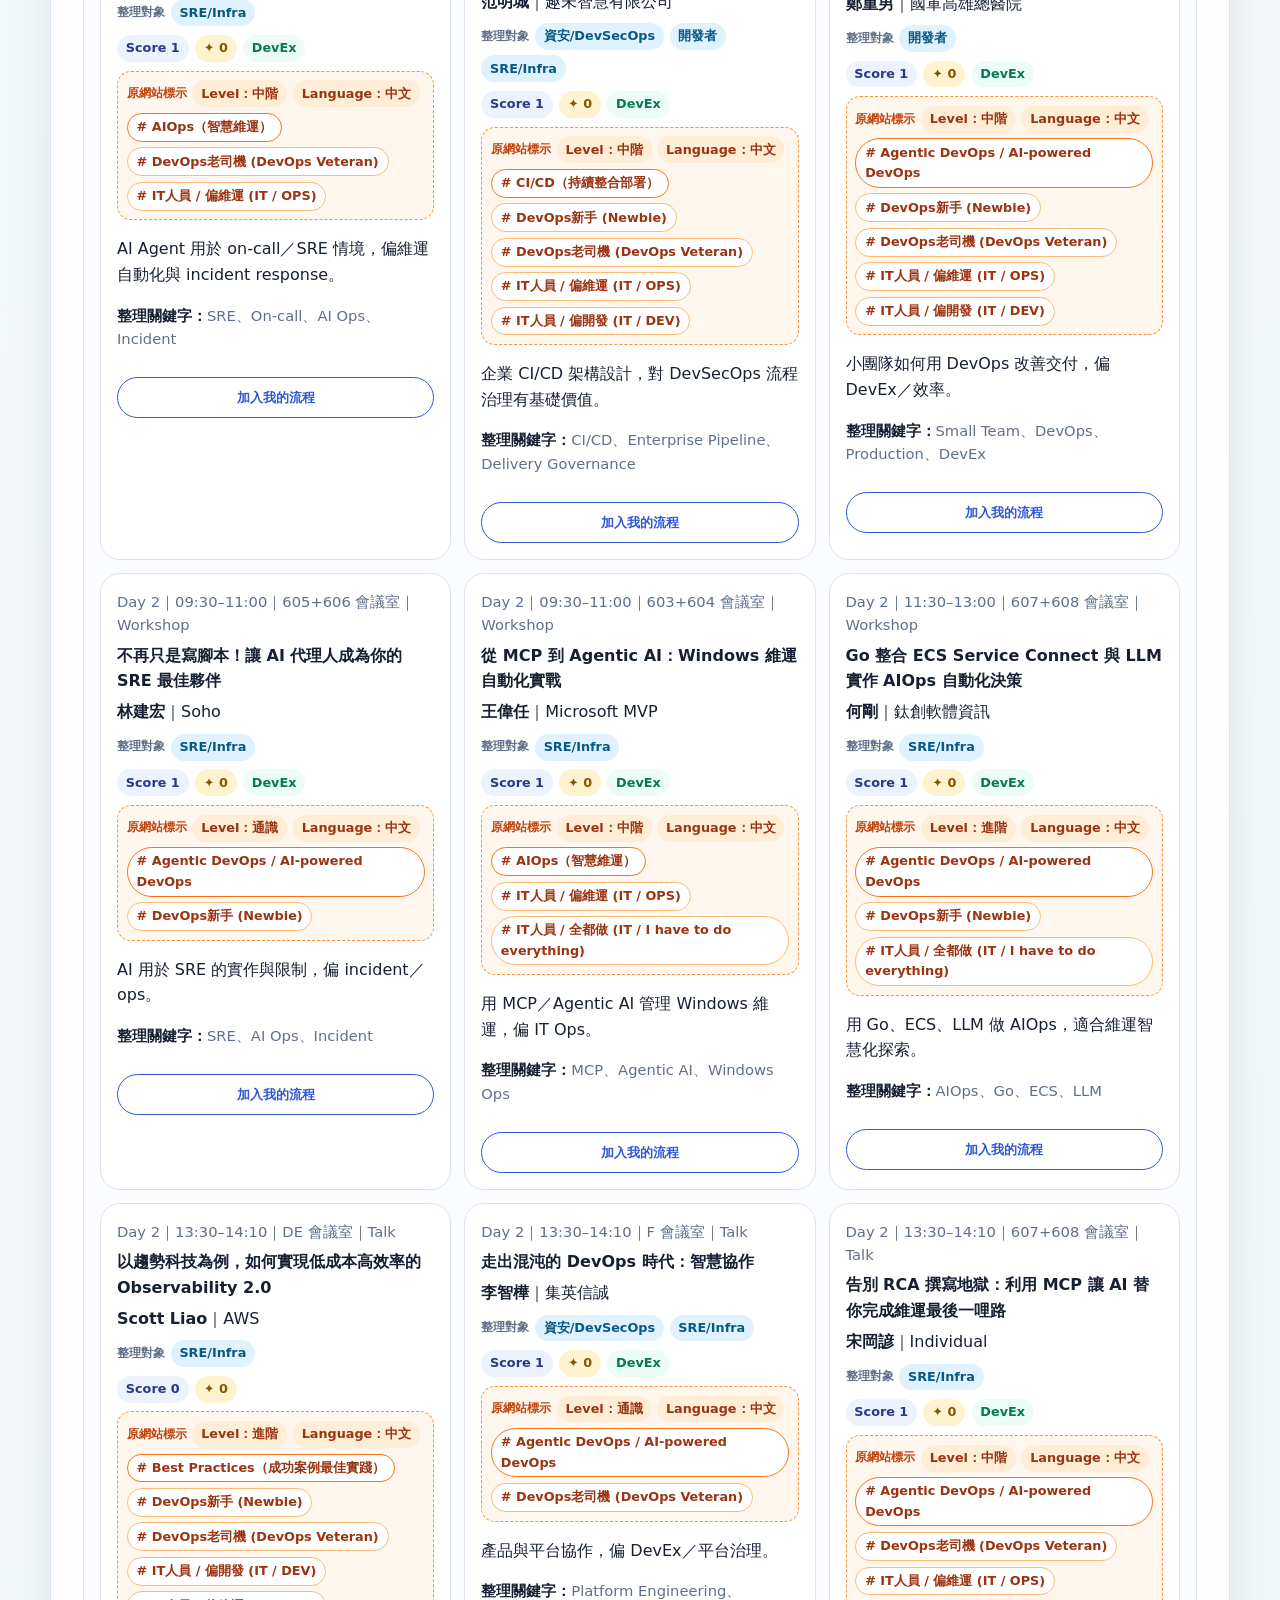
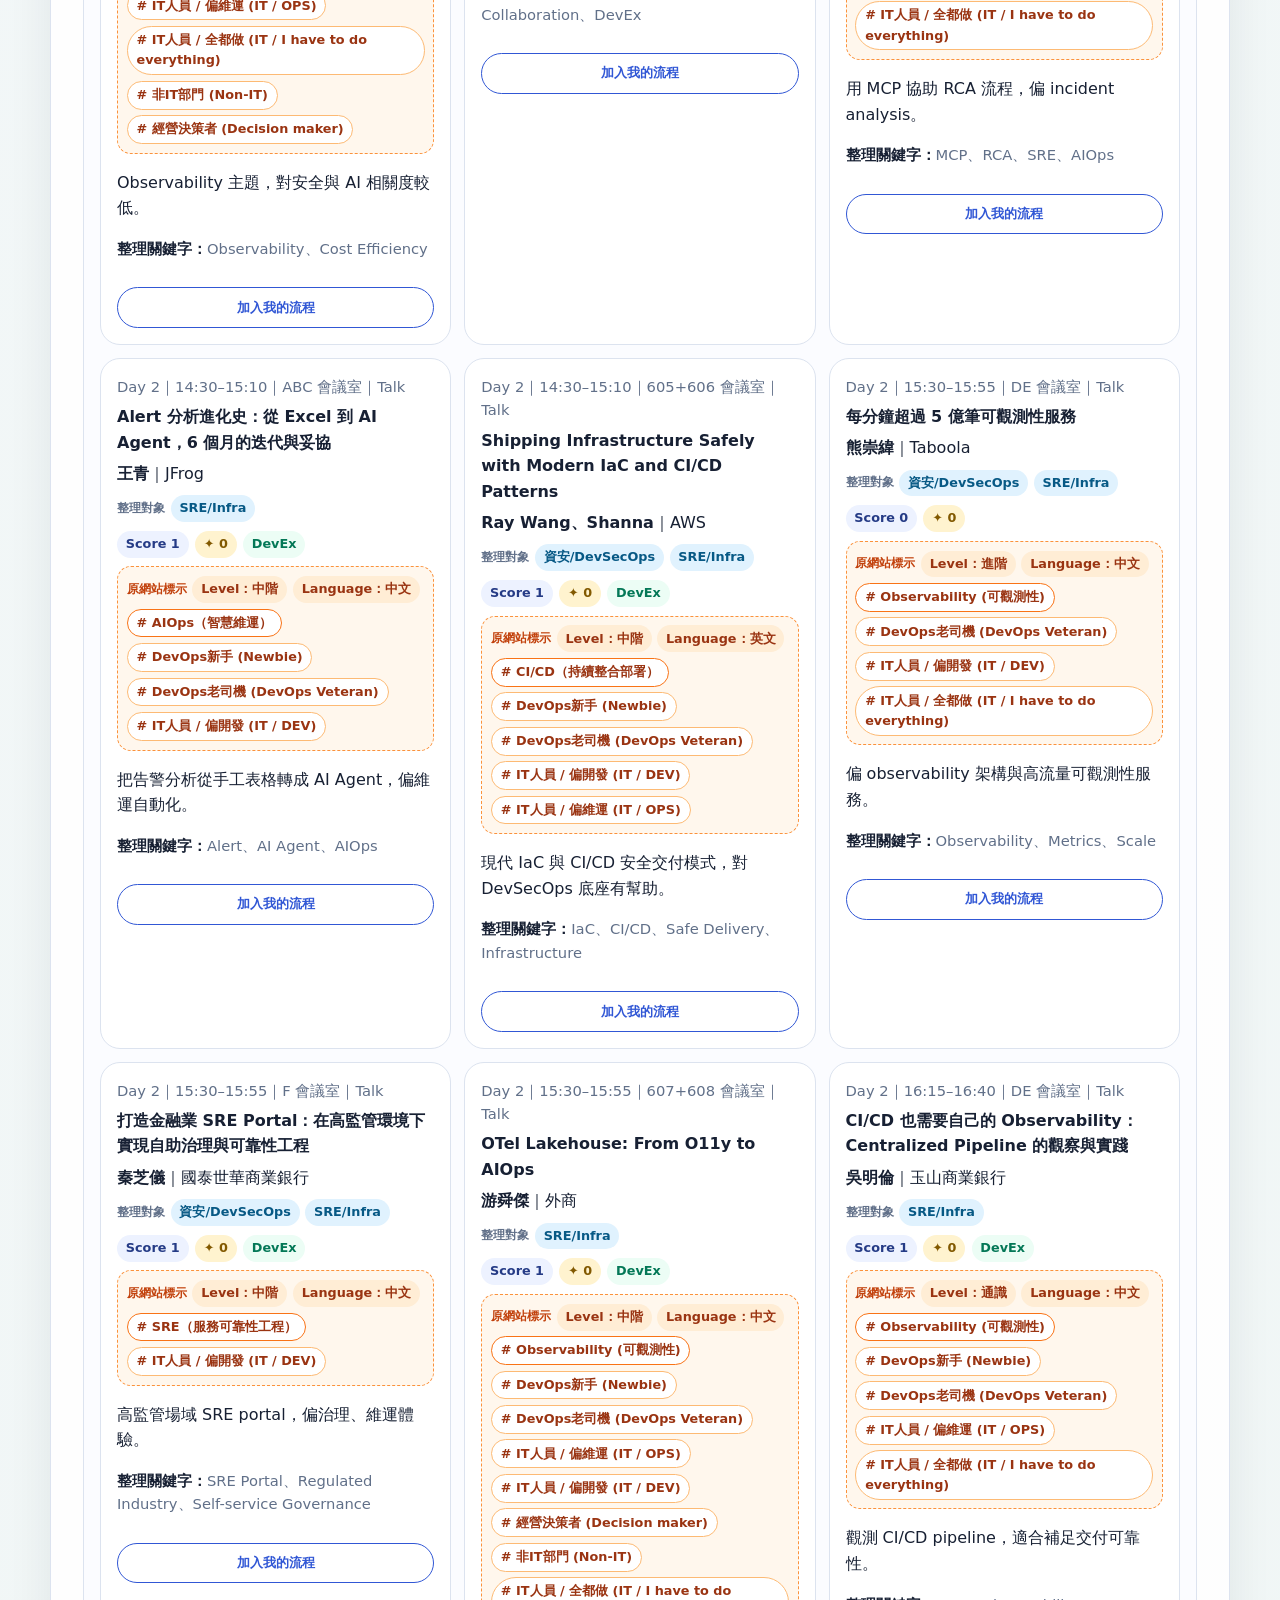
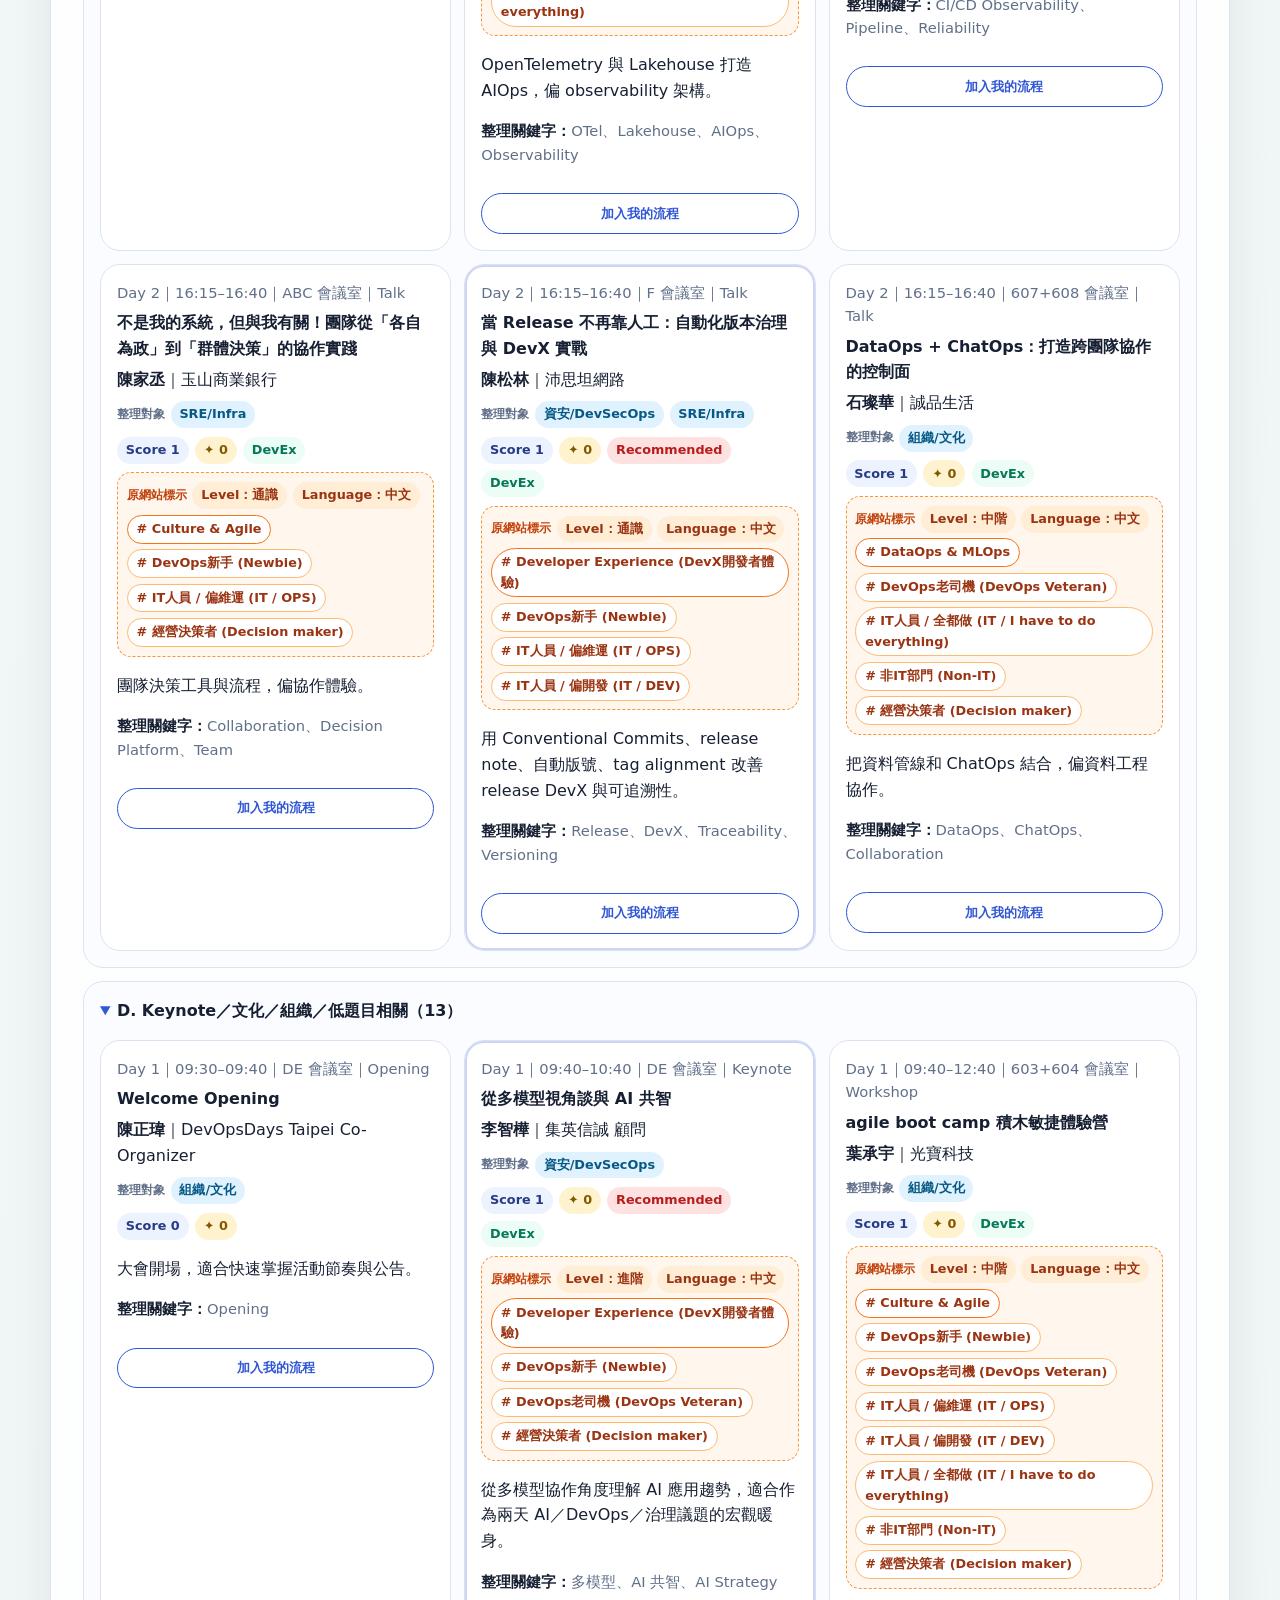
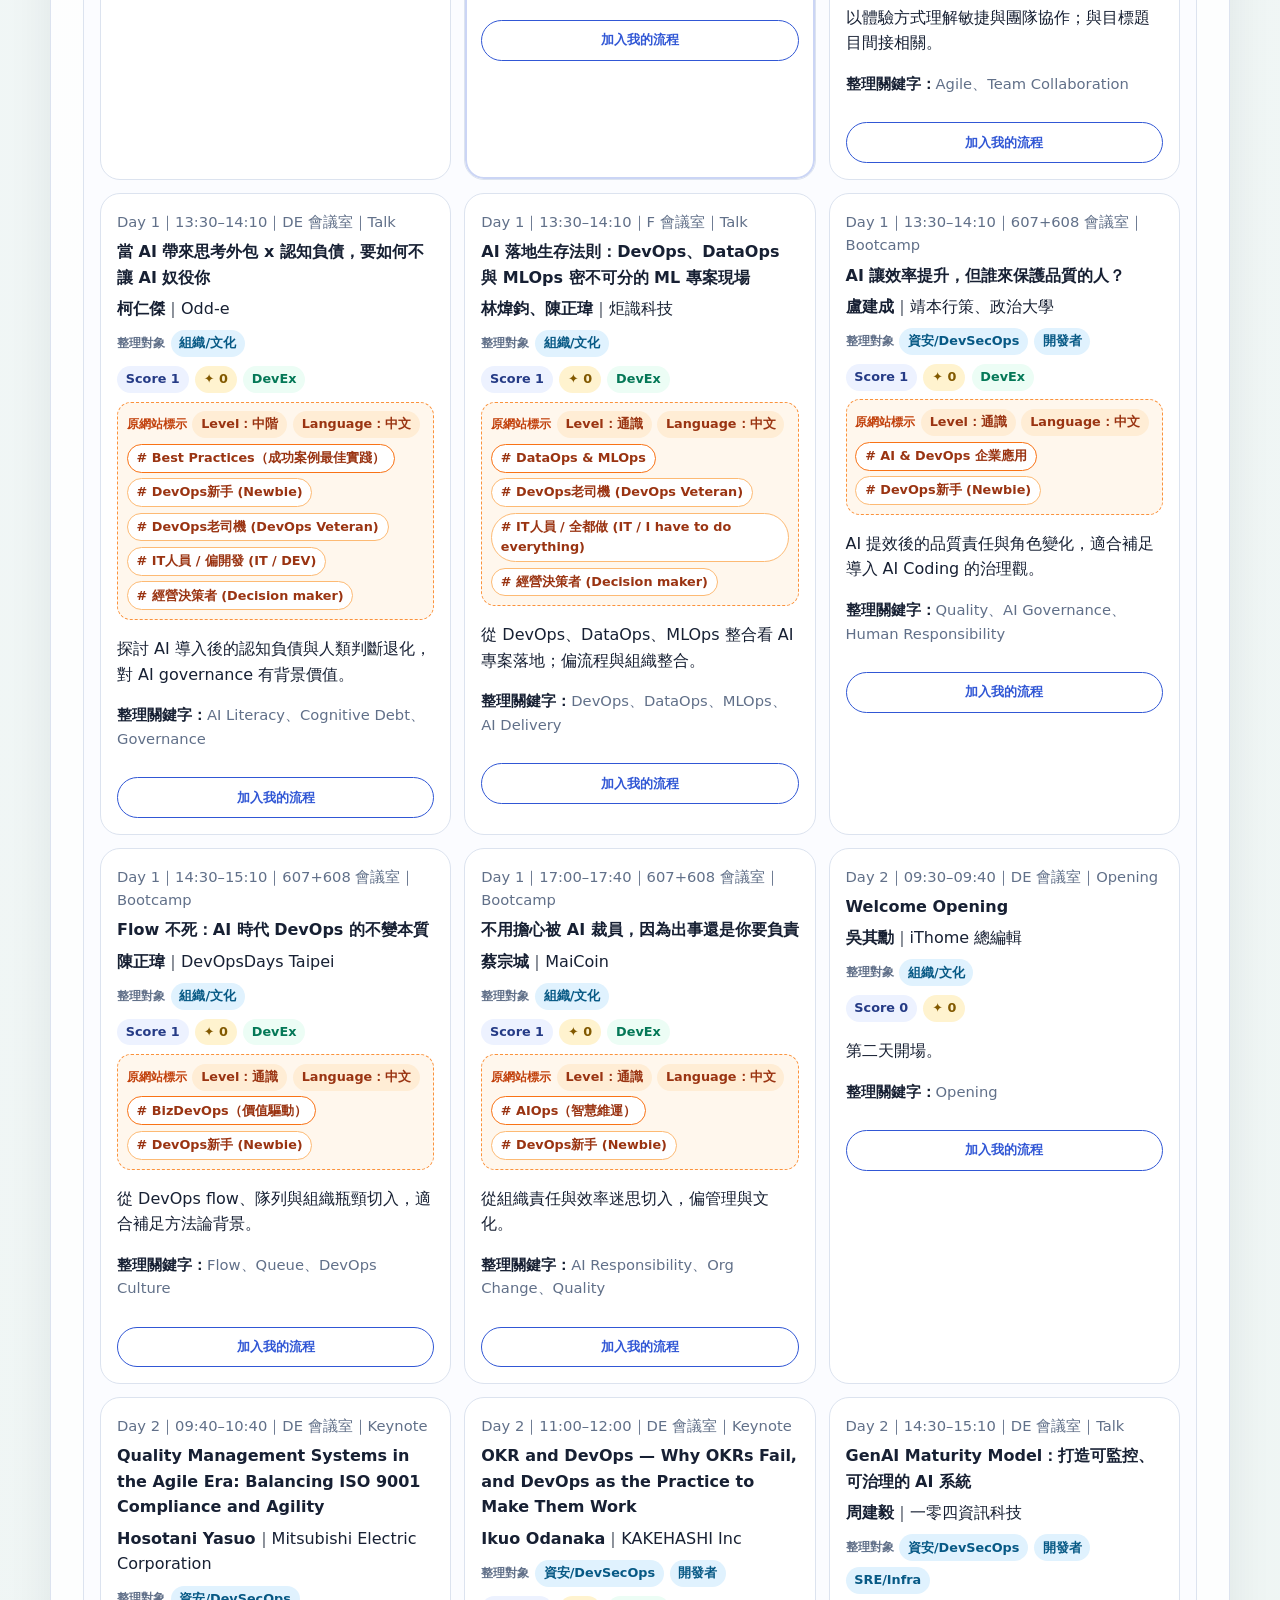
==== commit 67e4a4b1: "Add Day 1 post-event notes workspace" ====
--- a/web-app/index.html
+++ b/web-app/index.html
@@ -16,6 +16,7 @@
       <button class="tab-button is-active" type="button" data-page-target="explorer-page">Session 探索/自選流程</button>
       <button class="tab-button" type="button" data-page-target="joe-page">Joe 建議方案/評分</button>
       <button class="tab-button" type="button" data-page-target="team-page">組員流程彙整</button>
+      <button class="tab-button" type="button" data-page-target="notes-page">Day 1 會後筆記/報告</button>
     </nav>
   </header>
 
@@ -99,6 +100,44 @@
       <div id="planner-result" class="planner-result"></div>
     </section>
 
+    <section id="post-notes" class="section-card" data-page="notes-page" hidden>
+      <div class="section-heading">
+        <p class="eyebrow">Post-event Notes</p>
+        <h2>Day 1 會議紀錄整理台</h2>
+        <p>把 HackMD 共同筆記的逐場內容轉成「會後簡報/報告」格式：先看抓取狀態，再依 session 摘要重點、行動項與可引用原文。</p>
+      </div>
+      <div class="notes-source-card">
+        <div>
+          <h3>共同筆記來源</h3>
+          <p id="notes-source-summary"></p>
+          <a class="button primary" id="notes-source-link" href="#" target="_blank" rel="noreferrer">開啟 HackMD 共同筆記</a>
+        </div>
+        <div class="notes-source-status" id="notes-source-status"></div>
+      </div>
+      <div class="notes-workspace">
+        <section class="notes-capture-panel">
+          <h3>抓取/匯入內容</h3>
+          <p class="layout-help">HackMD 左側目錄項目背後是逐場筆記 URL。若瀏覽器安全限制或登入狀態導致無法直接跨站讀取，請在 HackMD 使用「/download」匯出 Markdown 後貼到下方；頁面會保留來源 URL 與整理欄位。</p>
+          <textarea id="notes-markdown-input" rows="10" placeholder="貼上 HackMD Markdown 會議紀錄，例如：# Welcome opening ..."></textarea>
+          <div class="planner-actions">
+            <button class="button primary" type="button" id="parse-notes-markdown">解析貼上的會議紀錄</button>
+            <button class="button" type="button" id="clear-notes-markdown">清空暫存筆記</button>
+          </div>
+          <p class="layout-help" id="notes-import-status"></p>
+        </section>
+        <section class="report-template-panel">
+          <h3>會後報告骨架</h3>
+          <ol id="report-outline"></ol>
+        </section>
+      </div>
+      <div class="notes-toolbar">
+        <label>搜尋筆記<input id="notes-search" type="search" placeholder="session / 講者 / 內容關鍵字" /></label>
+        <label>報告觀點<select id="notes-lens"><option value="all">全部</option><option value="takeaway">重點摘要</option><option value="action">行動項</option><option value="quote">可引用內容</option></select></label>
+      </div>
+      <p class="result-count" id="notes-result-count"></p>
+      <div id="notes-list" class="notes-list"></div>
+    </section>
+
     <section id="team-plans" class="section-card" data-page="team-page" hidden>
       <div class="section-heading">
         <p class="eyebrow">Team Agenda Exchange</p>
--- a/web-app/styles.css
+++ b/web-app/styles.css
@@ -800,3 +800,134 @@
     grid-template-columns: 1fr;
   }
 }
+
+.notes-source-card,
+.notes-workspace,
+.notes-toolbar,
+.post-note-card {
+  display: grid;
+  gap: 1rem;
+  margin-top: 1rem;
+}
+
+.notes-source-card {
+  grid-template-columns: minmax(0, 1fr) minmax(220px, 0.45fr);
+  align-items: start;
+  padding: 1rem;
+  border: 1px solid rgba(49, 87, 213, 0.25);
+  border-radius: 20px;
+  background: #f8fbff;
+}
+
+.notes-source-status {
+  padding: 0.85rem;
+  border-radius: 16px;
+  background: #ffffff;
+  color: var(--muted);
+  font-weight: 700;
+}
+
+.notes-workspace {
+  grid-template-columns: minmax(0, 1.25fr) minmax(260px, 0.75fr);
+}
+
+.notes-capture-panel,
+.report-template-panel {
+  padding: 1rem;
+  border: 1px solid var(--line);
+  border-radius: 20px;
+  background: #ffffff;
+}
+
+.notes-capture-panel textarea {
+  width: 100%;
+  padding: 0.85rem;
+  border: 1px solid var(--line);
+  border-radius: 14px;
+  font: inherit;
+  resize: vertical;
+}
+
+.notes-toolbar {
+  grid-template-columns: minmax(220px, 1fr) minmax(180px, 0.35fr);
+  align-items: end;
+}
+
+.notes-toolbar label {
+  display: grid;
+  gap: 0.35rem;
+  color: var(--muted);
+  font-size: 0.9rem;
+  font-weight: 900;
+}
+
+.notes-toolbar input,
+.notes-toolbar select {
+  width: 100%;
+  padding: 0.7rem;
+  border: 1px solid var(--line);
+  border-radius: 12px;
+  background: #ffffff;
+  color: var(--ink);
+  font: inherit;
+}
+
+.notes-list {
+  display: grid;
+  gap: 1rem;
+}
+
+.post-note-card {
+  padding: 1rem;
+  border: 1px solid var(--line);
+  border-left: 5px solid var(--brand-2);
+  border-radius: 20px;
+  background: #ffffff;
+}
+
+.post-note-head {
+  display: flex;
+  justify-content: space-between;
+  gap: 1rem;
+  align-items: start;
+}
+
+.note-blocks {
+  display: grid;
+  grid-template-columns: repeat(3, minmax(0, 1fr));
+  gap: 0.85rem;
+}
+
+.note-block {
+  padding: 0.85rem;
+  border: 1px solid var(--line);
+  border-radius: 16px;
+  background: #f8fafc;
+}
+
+.note-block h4 {
+  margin: 0 0 0.5rem;
+}
+
+.note-block ul {
+  margin: 0;
+  padding-left: 1.15rem;
+}
+
+.note-block.quote {
+  border-color: #c4b5fd;
+  background: #f5f3ff;
+}
+
+@media (max-width: 900px) {
+  .notes-source-card,
+  .notes-workspace,
+  .notes-toolbar,
+  .note-blocks {
+    grid-template-columns: 1fr;
+  }
+
+  .post-note-head {
+    display: grid;
+  }
+}
